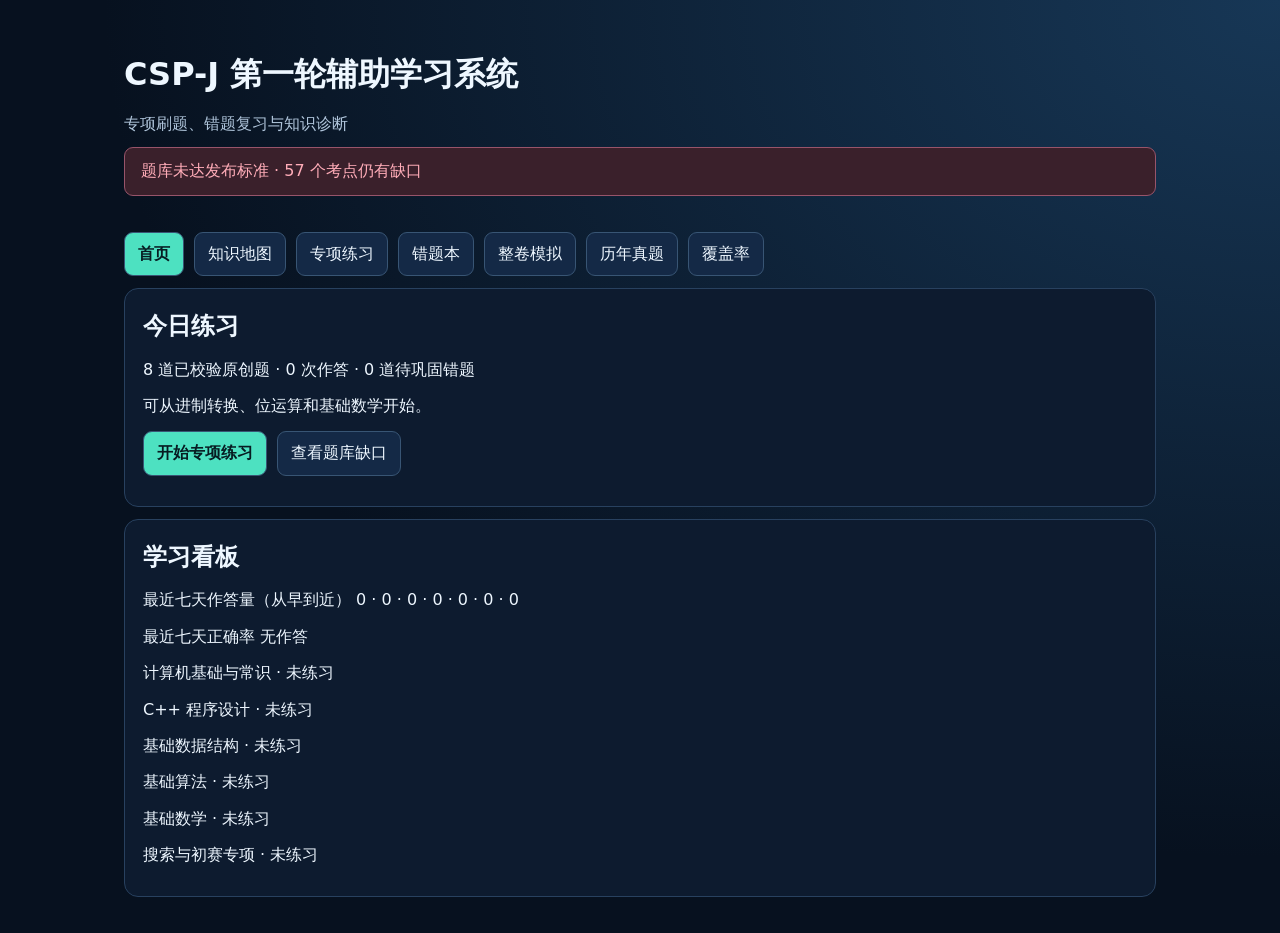
==== csp-j/index.html @ 8f2400c0 "Add CSP-J first-round study preview" ====
<!doctype html>
<html lang="zh-CN"><meta charset="utf-8"><meta name="viewport" content="width=device-width,initial-scale=1">
<title>CSP-J 第一轮 · 辅助学习系统</title>
<style>
*{box-sizing:border-box}body{margin:0;background:radial-gradient(ellipse at top right,#173756,transparent 65%),#07111f;color:#eef7ff;font:16px/1.65 system-ui,sans-serif;min-height:100vh}main{max-width:1080px;margin:auto;padding:24px}header{padding:24px 0}h1,h2,p{margin:0 0 10px}header p,small{color:#afc4da}nav, .row{display:flex;flex-wrap:wrap;gap:10px;margin:12px 0}button,select,input{font:inherit;color:inherit;border:1px solid #385574;border-radius:9px;background:#142946;padding:8px 13px}button{cursor:pointer}button:hover,button:focus-visible{border-color:#4de1c1}button[aria-current=true],.primary{background:#4de1c1;color:#071c22;font-weight:700}article,details{background:#0d1b2f;border:1px solid #28415f;border-radius:14px;padding:18px;margin:12px 0}summary{cursor:pointer}.bad{color:#ffacb8}.good{color:#81ebae}.mid{color:#ffd18a}.banner{background:#3a202b;padding:10px 16px;border-radius:9px;border:1px solid #98546a}.option{display:block;width:100%;text-align:left;margin:8px 0}.scroll{overflow:auto}table{border-collapse:collapse;width:100%;white-space:nowrap}th,td{padding:8px 12px;text-align:left;border-bottom:1px solid #28415f}a{color:#7fc0ff}pre{overflow:auto}label{display:grid;gap:4px}@media(max-width:600px){main{padding:14px}header{padding:12px 0}article{padding:12px}}
</style>
<main><header><h1>CSP-J 第一轮辅助学习系统</h1><p>专项刷题、错题复习与知识诊断</p><div class="banner bad">题库未达发布标准 · 57 个考点仍有缺口</div></header>
<nav aria-label="学习导航"></nav><section id="view"></section></main>
<script id="topics" type="application/json">[{"id":"A1","module":"计算机基础与常识","name":"计算机组成","outline_id":null,"difficulty":null,"exam_freq":null},{"id":"A2","module":"计算机基础与常识","name":"存储单位","outline_id":null,"difficulty":null,"exam_freq":null},{"id":"A3","module":"计算机基础与常识","name":"进制转换","outline_id":null,"difficulty":null,"exam_freq":null},{"id":"A4","module":"计算机基础与常识","name":"操作系统","outline_id":null,"difficulty":null,"exam_freq":null},{"id":"A5","module":"计算机基础与常识","name":"网络基础","outline_id":null,"difficulty":null,"exam_freq":null},{"id":"A6","module":"计算机基础与常识","name":"信息安全","outline_id":null,"difficulty":null,"exam_freq":null},{"id":"A7","module":"计算机基础与常识","name":"计算机历史","outline_id":null,"difficulty":null,"exam_freq":null},{"id":"A8","module":"计算机基础与常识","name":"竞赛规则","outline_id":null,"difficulty":null,"exam_freq":null},{"id":"A9","module":"计算机基础与常识","name":"编译与运行","outline_id":null,"difficulty":null,"exam_freq":null},{"id":"A10","module":"计算机基础与常识","name":"g++ 选项","outline_id":null,"difficulty":null,"exam_freq":null},{"id":"B1","module":"C++ 程序设计","name":"变量与类型","outline_id":null,"difficulty":null,"exam_freq":null},{"id":"B2","module":"C++ 程序设计","name":"常量与赋值","outline_id":null,"difficulty":null,"exam_freq":null},{"id":"B3","module":"C++ 程序设计","name":"输入输出","outline_id":null,"difficulty":null,"exam_freq":null},{"id":"B4","module":"C++ 程序设计","name":"运算符与表达式","outline_id":null,"difficulty":null,"exam_freq":null},{"id":"B5","module":"C++ 程序设计","name":"条件语句","outline_id":null,"difficulty":null,"exam_freq":null},{"id":"B6","module":"C++ 程序设计","name":"循环","outline_id":null,"difficulty":null,"exam_freq":null},{"id":"B7","module":"C++ 程序设计","name":"位运算","outline_id":null,"difficulty":null,"exam_freq":null},{"id":"B8","module":"C++ 程序设计","name":"数学函数","outline_id":null,"difficulty":null,"exam_freq":null},{"id":"B9","module":"C++ 程序设计","name":"一维数组","outline_id":null,"difficulty":null,"exam_freq":null},{"id":"B10","module":"C++ 程序设计","name":"二维数组","outline_id":null,"difficulty":null,"exam_freq":null},{"id":"B11","module":"C++ 程序设计","name":"字符与字符串","outline_id":null,"difficulty":null,"exam_freq":null},{"id":"B12","module":"C++ 程序设计","name":"函数","outline_id":null,"difficulty":null,"exam_freq":null},{"id":"B13","module":"C++ 程序设计","name":"递归","outline_id":null,"difficulty":null,"exam_freq":null},{"id":"B14","module":"C++ 程序设计","name":"结构体","outline_id":null,"difficulty":null,"exam_freq":null},{"id":"B15","module":"C++ 程序设计","name":"指针","outline_id":null,"difficulty":null,"exam_freq":null},{"id":"B16","module":"C++ 程序设计","name":"文件操作","outline_id":null,"difficulty":null,"exam_freq":null},{"id":"C1","module":"基础数据结构","name":"栈","outline_id":null,"difficulty":null,"exam_freq":null},{"id":"C2","module":"基础数据结构","name":"队列","outline_id":null,"difficulty":null,"exam_freq":null},{"id":"C3","module":"基础数据结构","name":"链表","outline_id":null,"difficulty":null,"exam_freq":null},{"id":"C4","module":"基础数据结构","name":"堆与优先队列","outline_id":null,"difficulty":null,"exam_freq":null},{"id":"C5","module":"基础数据结构","name":"树与遍历","outline_id":null,"difficulty":null,"exam_freq":null},{"id":"C6","module":"基础数据结构","name":"图与存储","outline_id":null,"difficulty":null,"exam_freq":null},{"id":"C7","module":"基础数据结构","name":"二叉搜索树","outline_id":null,"difficulty":null,"exam_freq":null},{"id":"C8","module":"基础数据结构","name":"哈夫曼树","outline_id":null,"difficulty":null,"exam_freq":null},{"id":"D1","module":"基础算法","name":"模拟与枚举","outline_id":null,"difficulty":null,"exam_freq":null},{"id":"D2","module":"基础算法","name":"排序","outline_id":null,"difficulty":null,"exam_freq":null},{"id":"D3","module":"基础算法","name":"递推","outline_id":null,"difficulty":null,"exam_freq":null},{"id":"D4","module":"基础算法","name":"时间复杂度","outline_id":null,"difficulty":null,"exam_freq":null},{"id":"D5","module":"基础算法","name":"空间复杂度","outline_id":null,"difficulty":null,"exam_freq":null},{"id":"D6","module":"基础算法","name":"贪心","outline_id":null,"difficulty":null,"exam_freq":null},{"id":"D7","module":"基础算法","name":"二分查找","outline_id":null,"difficulty":null,"exam_freq":null},{"id":"D8","module":"基础算法","name":"前缀和与差分","outline_id":null,"difficulty":null,"exam_freq":null},{"id":"D9","module":"基础算法","name":"双指针","outline_id":null,"difficulty":null,"exam_freq":null},{"id":"D10","module":"基础算法","name":"高精度","outline_id":null,"difficulty":null,"exam_freq":null},{"id":"D11","module":"基础算法","name":"动态规划","outline_id":null,"difficulty":null,"exam_freq":null},{"id":"E1","module":"基础数学","name":"素数与筛法","outline_id":null,"difficulty":null,"exam_freq":null},{"id":"E2","module":"基础数学","name":"GCD 与 LCM","outline_id":null,"difficulty":null,"exam_freq":null},{"id":"E3","module":"基础数学","name":"质因数分解","outline_id":null,"difficulty":null,"exam_freq":null},{"id":"E4","module":"基础数学","name":"快速幂","outline_id":null,"difficulty":null,"exam_freq":null},{"id":"E5","module":"基础数学","name":"排列组合","outline_id":null,"difficulty":null,"exam_freq":null},{"id":"E6","module":"基础数学","name":"概率与期望","outline_id":null,"difficulty":null,"exam_freq":null},{"id":"F1","module":"搜索与初赛专项","name":"DFS","outline_id":null,"difficulty":null,"exam_freq":null},{"id":"F2","module":"搜索与初赛专项","name":"BFS","outline_id":null,"difficulty":null,"exam_freq":null},{"id":"F3","module":"搜索与初赛专项","name":"全排列","outline_id":null,"difficulty":null,"exam_freq":null},{"id":"F4","module":"搜索与初赛专项","name":"剪枝","outline_id":null,"difficulty":null,"exam_freq":null},{"id":"F5","module":"搜索与初赛专项","name":"程序阅读","outline_id":null,"difficulty":null,"exam_freq":null},{"id":"F6","module":"搜索与初赛专项","name":"完善程序","outline_id":null,"difficulty":null,"exam_freq":null}]</script>
<script id="questions" type="application/json">[{"id":"OR-1","kp_ids":["A2"],"difficulty":1,"type":"single_choice","family":"T3","stem":"3 KiB 等于多少字节？","options":[{"key":"A","text":"3000"},{"key":"B","text":"3072"},{"key":"C","text":"384"},{"key":"D","text":"24576"}],"answer":"B","explain":"每 KiB 等于 1024 字节。3000 用了十进制换算，384 多除了一次 8，24576 是对应的位数。","source":{"kind":"generated","name":"本站原创","url":"https://xalinchi.github.io/csp-j/","license":"self-generated","collected_at":"2026-11-24"},"verify":{"method":"solver","evidence":"3*1024","verified_at":"2026-11-24"},"status":"active"},{"id":"OR-2","kp_ids":["A3"],"difficulty":1,"type":"single_choice","family":"T3","stem":"二进制 101101 对应的十进制整数是？","options":[{"key":"A","text":"41"},{"key":"B","text":"44"},{"key":"C","text":"45"},{"key":"D","text":"53"}],"answer":"C","explain":"相加 32＋8＋4＋1。41 漏了 4，44 漏了 1，53 把 8 当成 16。","source":{"kind":"generated","name":"本站原创","url":"https://xalinchi.github.io/csp-j/","license":"self-generated","collected_at":"2026-11-24"},"verify":{"method":"solver","evidence":"parseInt('101101',2)","verified_at":"2026-11-24"},"status":"active"},{"id":"OR-3","kp_ids":["E5"],"difficulty":1,"type":"single_choice","family":"T3","stem":"5 名同学中任选 2 人组成小组，不计顺序，有多少种选法？","options":[{"key":"A","text":"5"},{"key":"B","text":"10"},{"key":"C","text":"20"},{"key":"D","text":"25"}],"answer":"B","explain":"按顺序选有 5×4 种，每组算了两次。5 只选一人，20 区分顺序，25 还允许重复。","source":{"kind":"generated","name":"本站原创","url":"https://xalinchi.github.io/csp-j/","license":"self-generated","collected_at":"2026-11-24"},"verify":{"method":"solver","evidence":"5*4/2","verified_at":"2026-11-24"},"status":"active"},{"id":"OR-4","kp_ids":["B7"],"difficulty":1,"type":"judge","family":"T2","stem":"12 与 10 按位异或的结果是 6。","options":[{"key":"A","text":"错误"},{"key":"B","text":"正确"}],"answer":"B","explain":"1100 和 1010 逐位异或得到 0110。","source":{"kind":"generated","name":"本站原创","url":"https://xalinchi.github.io/csp-j/","license":"self-generated","collected_at":"2026-11-24"},"verify":{"method":"solver","evidence":"(12^10)===6","verified_at":"2026-11-24"},"status":"active"},{"id":"OR-5","kp_ids":["E1"],"difficulty":1,"type":"judge","family":"T2","stem":"49 是素数。","options":[{"key":"A","text":"错误"},{"key":"B","text":"正确"}],"answer":"A","explain":"49 能被 7 整除。","source":{"kind":"generated","name":"本站原创","url":"https://xalinchi.github.io/csp-j/","license":"self-generated","collected_at":"2026-11-24"},"verify":{"method":"solver","evidence":"![2,3,4,5,6,7].some(i=>49%i===0)","verified_at":"2026-11-24"},"status":"active"},{"id":"OR-6","kp_ids":["E4"],"difficulty":1,"type":"judge","family":"T2","stem":"3 的 5 次方除以 7 的余数是 5。","options":[{"key":"A","text":"错误"},{"key":"B","text":"正确"}],"answer":"B","explain":"243＝7×34＋5。","source":{"kind":"generated","name":"本站原创","url":"https://xalinchi.github.io/csp-j/","license":"self-generated","collected_at":"2026-11-24"},"verify":{"method":"solver","evidence":"3**5%7===5","verified_at":"2026-11-24"},"status":"active"},{"id":"OR-7","kp_ids":["B9"],"difficulty":1,"type":"judge","family":"T2","stem":"数组 [5, 3, 8, 2] 的下标 2 对应 3。","options":[{"key":"A","text":"错误"},{"key":"B","text":"正确"}],"answer":"A","explain":"数组从下标 0 开始，下标 2 对应 8。","source":{"kind":"generated","name":"本站原创","url":"https://xalinchi.github.io/csp-j/","license":"self-generated","collected_at":"2026-11-24"},"verify":{"method":"solver","evidence":"[5,3,8,2][2]===3","verified_at":"2026-11-24"},"status":"active"},{"id":"OR-8","kp_ids":["C1"],"difficulty":1,"type":"judge","family":"T2","stem":"空栈依次压入 4、9，弹出一次，再压入 6。当前栈顶是 6。","options":[{"key":"A","text":"错误"},{"key":"B","text":"正确"}],"answer":"B","explain":"先弹出 9，再压入 6。","source":{"kind":"generated","name":"本站原创","url":"https://xalinchi.github.io/csp-j/","license":"self-generated","collected_at":"2026-11-24"},"verify":{"method":"solver","evidence":"(()=>{const s=[4,9];s.pop();s.push(6);return s.at(-1)===6})()","verified_at":"2026-11-24"},"status":"active"}]</script>
<script>
'use strict';
const $ = s => document.querySelector(s);
const topics = JSON.parse($('#topics').textContent);
const questions = JSON.parse($('#questions').textContent);
const names = Object.fromEntries(topics.map(t=>[t.id,t.name]));
const day = 86400000;
const storageKey = 'csp-j-first-round-v1';
const defaults = {attempts:[],wrong:{},reports:{}};
let state;
try { state = JSON.parse(localStorage.getItem(storageKey)) ?? defaults }
catch { state = defaults }
function save(){
  try {localStorage.setItem(storageKey,JSON.stringify(state))}
  catch { alert('浏览器无法保存记录，本次会话内仍可继续练习。') }
}
let page = '首页', topic = '', type = '', family = '', difficulty = '', query = '', onlyWrong = false;
let current = null, selected = null;
const pages = ['首页','知识地图','专项练习','错题本','整卷模拟','历年真题','覆盖率'];
function rate(records){return records.length ? records.filter(x=>x.ok).length / records.length : null}
function mastery(id){
  const rows = state.attempts.filter(a=>a.topic===id);
  if(!rows.length)return null;
  const recent = rows.slice(-3);
  const mean = rate(recent);
  const age = (Date.now()-recent.at(-1).at)/day;
  return Math.round(100*rate(rows)*Math.exp(-age/30)*(1-mean*(1-mean)));
}
function navigate(next){
  page=next;
  current=null;
  selected=null;
  render();
}
function attempt(q,key){
  const ok = key===q.answer, at=Date.now();
  state.attempts.push({id:q.id,topic:q.kp_ids[0],ok,at});
  const wrong=state.wrong[q.id];
  if(!ok)state.wrong[q.id]={streak:0,due:at+day,miss:(wrong?.miss??0)+1};
  else if(wrong && wrong.due<=at){
    if(wrong.streak===1)delete state.wrong[q.id];
    else {wrong.streak=1;wrong.due=at+2*day}
  }
  save();
}
function pool(){
  return questions.filter(q=>(!topic||q.kp_ids.includes(topic))&&(!type||q.type===type)&&(!family||q.family===family)&&(!difficulty||q.difficulty===Number(difficulty))&&(!query||q.stem.includes(query))&&(!onlyWrong||state.wrong[q.id]));
}
function button(label,action,cls=''){return '<button class="'+cls+'" data-action="'+action+'">'+label+'</button>'}
function select(id,label,options,value){
  return '<label>'+label+'<select id="'+id+'">'+options.map(([k,v])=>'<option value="'+k+'"'+(k===value?' selected':'')+'>'+v+'</option>').join('')+'</select></label>';
}
function question(){
  const q=current;
  if(!q)return '';
  const done=selected!==null;
  return '<article><small>'+names[q.kp_ids[0]]+' · 难度 '+q.difficulty+' · '+q.id+'</small><h2>'+q.stem+'</h2>'+
    q.options.map(o=>'<button class="option '+(done?(o.key===q.answer?'good':o.key===selected?'bad':''):'')+'" data-action="answer:'+o.key+'" '+(done?'disabled':'')+'>'+o.key+'　'+o.text+'</button>').join('')+
    (done?'<p role="status" class="'+(selected===q.answer?'good':'bad')+'">'+(selected===q.answer?'答对了':'正确答案 '+q.answer)+'</p><p>'+q.explain+'</p>':'')+
    '<details><summary>题源与校验证据</summary><p>AI 生成 · 已机器校验 · '+q.source.license+' · '+q.source.collected_at+'</p><p><a href="'+q.source.url+'">原创题来源</a></p><pre>'+q.verify.evidence.replaceAll('&','&amp;').replaceAll('<','&lt;')+'</pre></details>'+
    button(state.reports[q.id]?'已记录问题':'这题有问题','report')+'</article>';
}
function render(){
  $('nav').innerHTML=pages.map(p=>'<button data-action="page:'+p+'" '+(page===p?'aria-current="true"':'')+'>'+p+'</button>').join('');
  const view=$('#view');
  if(page==='首页'){
    const counts=Array.from({length:7},(_,i)=>state.attempts.filter(a=>Math.floor((Date.now()-a.at)/day)===i).length).reverse();
    const preferred=Object.entries(state.wrong).filter(([,w])=>w.due<=Date.now()).sort((a,b)=>b[1].miss-a[1].miss)[0];
    const recent=state.attempts.filter(a=>a.at>=Date.now()-7*day);
    view.innerHTML='<article><h2>今日练习</h2><p>'+questions.length+' 道已校验原创题 · '+state.attempts.length+' 次作答 · '+Object.keys(state.wrong).length+' 道待巩固错题</p><p>'+(preferred?'有错题到期，先复习错题本。':'可从进制转换、位运算和基础数学开始。')+'</p><div class="row">'+button('开始专项练习','page:专项练习','primary')+button('查看题库缺口','page:覆盖率')+'</div></article><article><h2>学习看板</h2><p>最近七天作答量（从早到近） '+counts.join(' · ')+'</p><p>最近七天正确率 '+(recent.length?Math.round(100*rate(recent))+'%':'无作答')+'</p>'+
     [...new Set(topics.map(t=>t.module))].map(m=>{const ids=topics.filter(t=>t.module===m).map(t=>t.id);const r=rate(state.attempts.filter(a=>ids.includes(a.topic)));return '<p>'+m+' · '+(r===null?'未练习':Math.round(r*100)+'%')+'</p>'}).join('')+'</article>';
  }else if(page==='知识地图'){
    view.innerHTML=[...new Set(topics.map(t=>t.module))].map(m=>'<details open><summary>'+m+'</summary><div class="row">'+topics.filter(t=>t.module===m).map(t=>{const v=mastery(t.id);return button(t.name+' · '+(v===null?'未练习':v+'%'),'topic:'+t.id,v===null?'':v>=80?'good':v>=50?'mid':'bad')}).join('')+'</div></details>').join('');
  }else if(page==='专项练习'){
    view.innerHTML='<article><h2>专项练习</h2><div class="row">'+select('topic','知识点',[['','全部'],...topics.map(t=>[t.id,t.name])],topic)+select('type','题型',[['','全部'],['single_choice','单选'],['judge','判断']],type)+select('family','题型族',[['','全部'],['T2','判断正误'],['T3','数值计算']],family)+select('difficulty','难度',[['','全部'],...[1,2,3,4,5].map(n=>[String(n),n])],difficulty)+'<label>题干搜索<input id="search" type="search"></label></div><label style="display:block"><input id="onlyWrong" type="checkbox" '+(onlyWrong?'checked':'')+'> 只练错题</label><div class="row">'+button(current?'换一道':'抽一道','draw','primary')+'<span>'+pool().length+' 道符合条件</span></div></article>'+question();
    $('#search').value=query;
  }else if(page==='错题本'){
    const wrong=questions.filter(q=>state.wrong[q.id]);
    view.innerHTML='<article><h2>错题本</h2><p>到期后作答。连续两次到期答对后移出。</p>'+(!wrong.length?'<p>目前没有错题。</p>':'')+
      wrong.map(q=>{const w=state.wrong[q.id];return '<p>'+names[q.kp_ids[0]]+' · '+q.id+' · 错 '+w.miss+' 次 · 连对 '+w.streak+' 次 · '+(w.due<=Date.now()?button('复习','review:'+q.id):new Date(w.due).toLocaleString('zh-CN'))+'</p>'}).join('')+'</article>'+question();
  }else if(page==='覆盖率'){
    view.innerHTML='<article><h2>题库覆盖率</h2><p>按主考点统计。大纲编号、等级及历年频率待逐项核对。</p>'+button('导出覆盖率 CSV','csv')+'<div class="scroll"><table><thead><tr>'+header.map(h=>'<th scope="col">'+h+'</th>').join('')+'</tr></thead><tbody>'+coverage().map(row=>'<tr>'+row.map((v,i)=>'<td '+(i===row.length-1?'class="bad"':'')+'>'+v+'</td>').join('')+'</tr>').join('')+'</tbody></table></div></article>';
  }else if(page==='整卷模拟'){
    view.innerHTML='<article><h2>整卷模拟</h2><p>完整卷待入库。当前练习题可在专项中使用。</p>'+button('前往专项','page:专项练习')+'</article>';
  }else{
    view.innerHTML='<article><h2>历年真题</h2><p>2019—2026 年逐题核验与映射待完成。</p><p><a href="https://www.noi.cn/zxzy/index.shtml">CCF NOI 历年资料入口</a></p></article>';
  }
}
const header=['知识点','选择','判断','真题','难度1–2','难度3','难度4–5','题型族','校验通过率','去重净值','状态'];
function coverage(){return topics.map(t=>{
  const qs=questions.filter(q=>q.kp_ids[0]===t.id);
  const n=qs.filter(q=>q.type==='single_choice').length;
  return [t.name,n,qs.length-n,0,qs.length,0,0,new Set(qs.map(q=>q.family)).size,qs.length?'100%':'—',qs.length,'缺选择 '+(100-n)+' / 判断 '+(100-qs.length+n)];
})}
function download(){
  const encode=v=>'"'+String(v).replaceAll('"','""')+'"';
  const csv=[header,...coverage()].map(row=>row.map(encode).join(',')).join('\r\n');
  const url=URL.createObjectURL(new Blob(['\ufeff',csv],{type:'text/csv;charset=utf-8'}));
  const a=document.createElement('a');a.href=url;a.download='csp-j-coverage.csv';a.click();setTimeout(()=>URL.revokeObjectURL(url),1000);
}
document.addEventListener('change',e=>{
  const el=e.target;
  if(el.id==='topic')topic=el.value;
  else if(el.id==='type')type=el.value;
  else if(el.id==='family')family=el.value;
  else if(el.id==='difficulty')difficulty=el.value;
  else if(el.id==='search')query=el.value.trim();
  else if(el.id==='onlyWrong')onlyWrong=el.checked;
  else return;
  current=null;selected=null;render();$('#'+el.id)?.focus();
});
document.addEventListener('click',e=>{
  const action=e.target.closest('[data-action]')?.dataset.action;
  if(!action)return;
  const [kind,value]=action.split(':');
  if(kind==='page')navigate(value);
  if(kind==='topic'){topic=value;type=family=difficulty=query='';onlyWrong=false;navigate('专项练习')}
  if(kind==='draw'){
    const available=pool(),other=available.filter(q=>q!==current);
    const candidates=other.length?other:available;
    current=candidates[Math.floor(Math.random()*candidates.length)]??null;
    selected=null;render();$('.option')?.focus();
  }
  if(kind==='review'){current=questions.find(q=>q.id===value);selected=null;render();$('.option')?.focus()}
  if(kind==='answer'&&current&&selected===null){selected=value;attempt(current,value);render()}
  if(kind==='report'&&current){state.reports[current.id]=Date.now();save();render()}
  if(kind==='csv')download();
});
render();
</script></html>
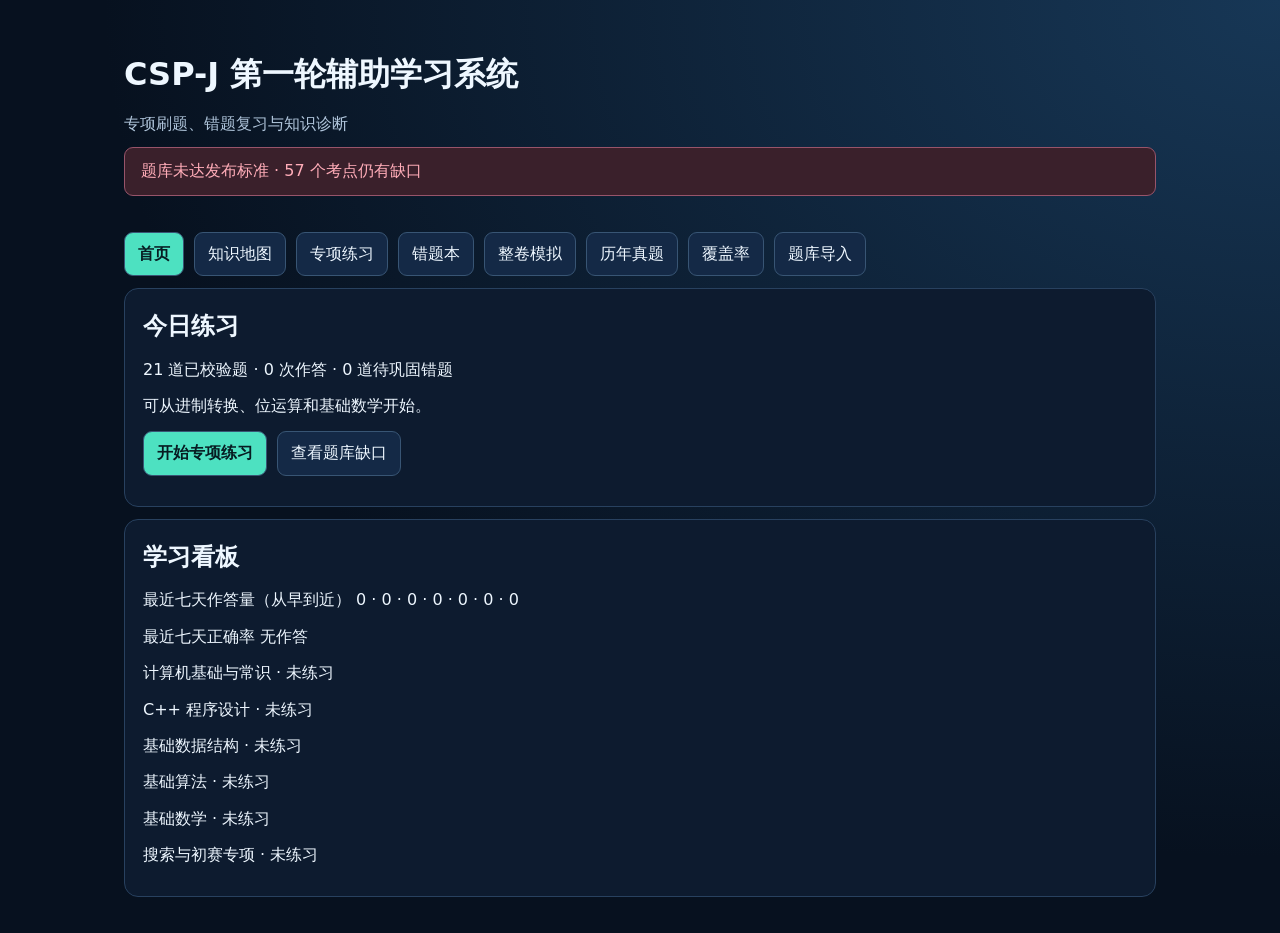
==== commit 5290f208: "Import checked CSP-J practice questions and add local bank validation" ====
--- a/csp-j/index.html
+++ b/csp-j/index.html
@@ -7,12 +7,109 @@
 <main><header><h1>CSP-J 第一轮辅助学习系统</h1><p>专项刷题、错题复习与知识诊断</p><div class="banner bad">题库未达发布标准 · 57 个考点仍有缺口</div></header>
 <nav aria-label="学习导航"></nav><section id="view"></section></main>
 <script id="topics" type="application/json">[{"id":"A1","module":"计算机基础与常识","name":"计算机组成","outline_id":null,"difficulty":null,"exam_freq":null},{"id":"A2","module":"计算机基础与常识","name":"存储单位","outline_id":null,"difficulty":null,"exam_freq":null},{"id":"A3","module":"计算机基础与常识","name":"进制转换","outline_id":null,"difficulty":null,"exam_freq":null},{"id":"A4","module":"计算机基础与常识","name":"操作系统","outline_id":null,"difficulty":null,"exam_freq":null},{"id":"A5","module":"计算机基础与常识","name":"网络基础","outline_id":null,"difficulty":null,"exam_freq":null},{"id":"A6","module":"计算机基础与常识","name":"信息安全","outline_id":null,"difficulty":null,"exam_freq":null},{"id":"A7","module":"计算机基础与常识","name":"计算机历史","outline_id":null,"difficulty":null,"exam_freq":null},{"id":"A8","module":"计算机基础与常识","name":"竞赛规则","outline_id":null,"difficulty":null,"exam_freq":null},{"id":"A9","module":"计算机基础与常识","name":"编译与运行","outline_id":null,"difficulty":null,"exam_freq":null},{"id":"A10","module":"计算机基础与常识","name":"g++ 选项","outline_id":null,"difficulty":null,"exam_freq":null},{"id":"B1","module":"C++ 程序设计","name":"变量与类型","outline_id":null,"difficulty":null,"exam_freq":null},{"id":"B2","module":"C++ 程序设计","name":"常量与赋值","outline_id":null,"difficulty":null,"exam_freq":null},{"id":"B3","module":"C++ 程序设计","name":"输入输出","outline_id":null,"difficulty":null,"exam_freq":null},{"id":"B4","module":"C++ 程序设计","name":"运算符与表达式","outline_id":null,"difficulty":null,"exam_freq":null},{"id":"B5","module":"C++ 程序设计","name":"条件语句","outline_id":null,"difficulty":null,"exam_freq":null},{"id":"B6","module":"C++ 程序设计","name":"循环","outline_id":null,"difficulty":null,"exam_freq":null},{"id":"B7","module":"C++ 程序设计","name":"位运算","outline_id":null,"difficulty":null,"exam_freq":null},{"id":"B8","module":"C++ 程序设计","name":"数学函数","outline_id":null,"difficulty":null,"exam_freq":null},{"id":"B9","module":"C++ 程序设计","name":"一维数组","outline_id":null,"difficulty":null,"exam_freq":null},{"id":"B10","module":"C++ 程序设计","name":"二维数组","outline_id":null,"difficulty":null,"exam_freq":null},{"id":"B11","module":"C++ 程序设计","name":"字符与字符串","outline_id":null,"difficulty":null,"exam_freq":null},{"id":"B12","module":"C++ 程序设计","name":"函数","outline_id":null,"difficulty":null,"exam_freq":null},{"id":"B13","module":"C++ 程序设计","name":"递归","outline_id":null,"difficulty":null,"exam_freq":null},{"id":"B14","module":"C++ 程序设计","name":"结构体","outline_id":null,"difficulty":null,"exam_freq":null},{"id":"B15","module":"C++ 程序设计","name":"指针","outline_id":null,"difficulty":null,"exam_freq":null},{"id":"B16","module":"C++ 程序设计","name":"文件操作","outline_id":null,"difficulty":null,"exam_freq":null},{"id":"C1","module":"基础数据结构","name":"栈","outline_id":null,"difficulty":null,"exam_freq":null},{"id":"C2","module":"基础数据结构","name":"队列","outline_id":null,"difficulty":null,"exam_freq":null},{"id":"C3","module":"基础数据结构","name":"链表","outline_id":null,"difficulty":null,"exam_freq":null},{"id":"C4","module":"基础数据结构","name":"堆与优先队列","outline_id":null,"difficulty":null,"exam_freq":null},{"id":"C5","module":"基础数据结构","name":"树与遍历","outline_id":null,"difficulty":null,"exam_freq":null},{"id":"C6","module":"基础数据结构","name":"图与存储","outline_id":null,"difficulty":null,"exam_freq":null},{"id":"C7","module":"基础数据结构","name":"二叉搜索树","outline_id":null,"difficulty":null,"exam_freq":null},{"id":"C8","module":"基础数据结构","name":"哈夫曼树","outline_id":null,"difficulty":null,"exam_freq":null},{"id":"D1","module":"基础算法","name":"模拟与枚举","outline_id":null,"difficulty":null,"exam_freq":null},{"id":"D2","module":"基础算法","name":"排序","outline_id":null,"difficulty":null,"exam_freq":null},{"id":"D3","module":"基础算法","name":"递推","outline_id":null,"difficulty":null,"exam_freq":null},{"id":"D4","module":"基础算法","name":"时间复杂度","outline_id":null,"difficulty":null,"exam_freq":null},{"id":"D5","module":"基础算法","name":"空间复杂度","outline_id":null,"difficulty":null,"exam_freq":null},{"id":"D6","module":"基础算法","name":"贪心","outline_id":null,"difficulty":null,"exam_freq":null},{"id":"D7","module":"基础算法","name":"二分查找","outline_id":null,"difficulty":null,"exam_freq":null},{"id":"D8","module":"基础算法","name":"前缀和与差分","outline_id":null,"difficulty":null,"exam_freq":null},{"id":"D9","module":"基础算法","name":"双指针","outline_id":null,"difficulty":null,"exam_freq":null},{"id":"D10","module":"基础算法","name":"高精度","outline_id":null,"difficulty":null,"exam_freq":null},{"id":"D11","module":"基础算法","name":"动态规划","outline_id":null,"difficulty":null,"exam_freq":null},{"id":"E1","module":"基础数学","name":"素数与筛法","outline_id":null,"difficulty":null,"exam_freq":null},{"id":"E2","module":"基础数学","name":"GCD 与 LCM","outline_id":null,"difficulty":null,"exam_freq":null},{"id":"E3","module":"基础数学","name":"质因数分解","outline_id":null,"difficulty":null,"exam_freq":null},{"id":"E4","module":"基础数学","name":"快速幂","outline_id":null,"difficulty":null,"exam_freq":null},{"id":"E5","module":"基础数学","name":"排列组合","outline_id":null,"difficulty":null,"exam_freq":null},{"id":"E6","module":"基础数学","name":"概率与期望","outline_id":null,"difficulty":null,"exam_freq":null},{"id":"F1","module":"搜索与初赛专项","name":"DFS","outline_id":null,"difficulty":null,"exam_freq":null},{"id":"F2","module":"搜索与初赛专项","name":"BFS","outline_id":null,"difficulty":null,"exam_freq":null},{"id":"F3","module":"搜索与初赛专项","name":"全排列","outline_id":null,"difficulty":null,"exam_freq":null},{"id":"F4","module":"搜索与初赛专项","name":"剪枝","outline_id":null,"difficulty":null,"exam_freq":null},{"id":"F5","module":"搜索与初赛专项","name":"程序阅读","outline_id":null,"difficulty":null,"exam_freq":null},{"id":"F6","module":"搜索与初赛专项","name":"完善程序","outline_id":null,"difficulty":null,"exam_freq":null}]</script>
-<script id="questions" type="application/json">[{"id":"OR-1","kp_ids":["A2"],"difficulty":1,"type":"single_choice","family":"T3","stem":"3 KiB 等于多少字节？","options":[{"key":"A","text":"3000"},{"key":"B","text":"3072"},{"key":"C","text":"384"},{"key":"D","text":"24576"}],"answer":"B","explain":"每 KiB 等于 1024 字节。3000 用了十进制换算，384 多除了一次 8，24576 是对应的位数。","source":{"kind":"generated","name":"本站原创","url":"https://xalinchi.github.io/csp-j/","license":"self-generated","collected_at":"2026-11-24"},"verify":{"method":"solver","evidence":"3*1024","verified_at":"2026-11-24"},"status":"active"},{"id":"OR-2","kp_ids":["A3"],"difficulty":1,"type":"single_choice","family":"T3","stem":"二进制 101101 对应的十进制整数是？","options":[{"key":"A","text":"41"},{"key":"B","text":"44"},{"key":"C","text":"45"},{"key":"D","text":"53"}],"answer":"C","explain":"相加 32＋8＋4＋1。41 漏了 4，44 漏了 1，53 把 8 当成 16。","source":{"kind":"generated","name":"本站原创","url":"https://xalinchi.github.io/csp-j/","license":"self-generated","collected_at":"2026-11-24"},"verify":{"method":"solver","evidence":"parseInt('101101',2)","verified_at":"2026-11-24"},"status":"active"},{"id":"OR-3","kp_ids":["E5"],"difficulty":1,"type":"single_choice","family":"T3","stem":"5 名同学中任选 2 人组成小组，不计顺序，有多少种选法？","options":[{"key":"A","text":"5"},{"key":"B","text":"10"},{"key":"C","text":"20"},{"key":"D","text":"25"}],"answer":"B","explain":"按顺序选有 5×4 种，每组算了两次。5 只选一人，20 区分顺序，25 还允许重复。","source":{"kind":"generated","name":"本站原创","url":"https://xalinchi.github.io/csp-j/","license":"self-generated","collected_at":"2026-11-24"},"verify":{"method":"solver","evidence":"5*4/2","verified_at":"2026-11-24"},"status":"active"},{"id":"OR-4","kp_ids":["B7"],"difficulty":1,"type":"judge","family":"T2","stem":"12 与 10 按位异或的结果是 6。","options":[{"key":"A","text":"错误"},{"key":"B","text":"正确"}],"answer":"B","explain":"1100 和 1010 逐位异或得到 0110。","source":{"kind":"generated","name":"本站原创","url":"https://xalinchi.github.io/csp-j/","license":"self-generated","collected_at":"2026-11-24"},"verify":{"method":"solver","evidence":"(12^10)===6","verified_at":"2026-11-24"},"status":"active"},{"id":"OR-5","kp_ids":["E1"],"difficulty":1,"type":"judge","family":"T2","stem":"49 是素数。","options":[{"key":"A","text":"错误"},{"key":"B","text":"正确"}],"answer":"A","explain":"49 能被 7 整除。","source":{"kind":"generated","name":"本站原创","url":"https://xalinchi.github.io/csp-j/","license":"self-generated","collected_at":"2026-11-24"},"verify":{"method":"solver","evidence":"![2,3,4,5,6,7].some(i=>49%i===0)","verified_at":"2026-11-24"},"status":"active"},{"id":"OR-6","kp_ids":["E4"],"difficulty":1,"type":"judge","family":"T2","stem":"3 的 5 次方除以 7 的余数是 5。","options":[{"key":"A","text":"错误"},{"key":"B","text":"正确"}],"answer":"B","explain":"243＝7×34＋5。","source":{"kind":"generated","name":"本站原创","url":"https://xalinchi.github.io/csp-j/","license":"self-generated","collected_at":"2026-11-24"},"verify":{"method":"solver","evidence":"3**5%7===5","verified_at":"2026-11-24"},"status":"active"},{"id":"OR-7","kp_ids":["B9"],"difficulty":1,"type":"judge","family":"T2","stem":"数组 [5, 3, 8, 2] 的下标 2 对应 3。","options":[{"key":"A","text":"错误"},{"key":"B","text":"正确"}],"answer":"A","explain":"数组从下标 0 开始，下标 2 对应 8。","source":{"kind":"generated","name":"本站原创","url":"https://xalinchi.github.io/csp-j/","license":"self-generated","collected_at":"2026-11-24"},"verify":{"method":"solver","evidence":"[5,3,8,2][2]===3","verified_at":"2026-11-24"},"status":"active"},{"id":"OR-8","kp_ids":["C1"],"difficulty":1,"type":"judge","family":"T2","stem":"空栈依次压入 4、9，弹出一次，再压入 6。当前栈顶是 6。","options":[{"key":"A","text":"错误"},{"key":"B","text":"正确"}],"answer":"B","explain":"先弹出 9，再压入 6。","source":{"kind":"generated","name":"本站原创","url":"https://xalinchi.github.io/csp-j/","license":"self-generated","collected_at":"2026-11-24"},"verify":{"method":"solver","evidence":"(()=>{const s=[4,9];s.pop();s.push(6);return s.at(-1)===6})()","verified_at":"2026-11-24"},"status":"active"}]</script>
+<script id="questions" type="application/json">[{"id":"OR-1","kp_ids":["A2"],"difficulty":1,"type":"single_choice","family":"T3","stem":"3 KiB 等于多少字节？","options":[{"key":"A","text":"3000"},{"key":"B","text":"3072"},{"key":"C","text":"384"},{"key":"D","text":"24576"}],"answer":"B","explain":"每 KiB 等于 1024 字节。3000 用了十进制换算，384 多除了一次 8，24576 是对应的位数。","source":{"kind":"generated","name":"本站原创","url":"https://xalinchi.github.io/csp-j/","license":"self-generated","collected_at":"2026-11-24"},"verify":{"method":"solver","evidence":"3*1024","verified_at":"2026-11-24"},"status":"active","fingerprint":"e2ff5f9c48d3d1f19ff3b342ae317da4ded6fcc5"},{"id":"OR-2","kp_ids":["A3"],"difficulty":1,"type":"single_choice","family":"T3","stem":"二进制 101101 对应的十进制整数是？","options":[{"key":"A","text":"41"},{"key":"B","text":"44"},{"key":"C","text":"45"},{"key":"D","text":"53"}],"answer":"C","explain":"相加 32＋8＋4＋1。41 漏了 4，44 漏了 1，53 把 8 当成 16。","source":{"kind":"generated","name":"本站原创","url":"https://xalinchi.github.io/csp-j/","license":"self-generated","collected_at":"2026-11-24"},"verify":{"method":"solver","evidence":"parseInt('101101',2)","verified_at":"2026-11-24"},"status":"active","fingerprint":"26dd2282a8c49ef9ae58875ffdb4ca62e7d69fd4"},{"id":"OR-3","kp_ids":["E5"],"difficulty":1,"type":"single_choice","family":"T3","stem":"5 名同学中任选 2 人组成小组，不计顺序，有多少种选法？","options":[{"key":"A","text":"5"},{"key":"B","text":"10"},{"key":"C","text":"20"},{"key":"D","text":"25"}],"answer":"B","explain":"按顺序选有 5×4 种，每组算了两次。5 只选一人，20 区分顺序，25 还允许重复。","source":{"kind":"generated","name":"本站原创","url":"https://xalinchi.github.io/csp-j/","license":"self-generated","collected_at":"2026-11-24"},"verify":{"method":"solver","evidence":"5*4/2","verified_at":"2026-11-24"},"status":"active","fingerprint":"c973ab9938061d653919029bedd1c6d87a5fc206"},{"id":"OR-4","kp_ids":["B7"],"difficulty":1,"type":"judge","family":"T2","stem":"12 与 10 按位异或的结果是 6。","options":[{"key":"A","text":"错误"},{"key":"B","text":"正确"}],"answer":"B","explain":"1100 和 1010 逐位异或得到 0110。","source":{"kind":"generated","name":"本站原创","url":"https://xalinchi.github.io/csp-j/","license":"self-generated","collected_at":"2026-11-24"},"verify":{"method":"solver","evidence":"(12^10)===6","verified_at":"2026-11-24"},"status":"active","fingerprint":"1033bdd80820daa98629f1c18aea9b6225314825"},{"id":"OR-5","kp_ids":["E1"],"difficulty":1,"type":"judge","family":"T2","stem":"49 是素数。","options":[{"key":"A","text":"错误"},{"key":"B","text":"正确"}],"answer":"A","explain":"49 能被 7 整除。","source":{"kind":"generated","name":"本站原创","url":"https://xalinchi.github.io/csp-j/","license":"self-generated","collected_at":"2026-11-24"},"verify":{"method":"solver","evidence":"![2,3,4,5,6,7].some(i=>49%i===0)","verified_at":"2026-11-24"},"status":"active","fingerprint":"e0519099a1e6cd321449c5a8021d044ff039b476"},{"id":"OR-6","kp_ids":["E4"],"difficulty":1,"type":"judge","family":"T2","stem":"3 的 5 次方除以 7 的余数是 5。","options":[{"key":"A","text":"错误"},{"key":"B","text":"正确"}],"answer":"B","explain":"243＝7×34＋5。","source":{"kind":"generated","name":"本站原创","url":"https://xalinchi.github.io/csp-j/","license":"self-generated","collected_at":"2026-11-24"},"verify":{"method":"solver","evidence":"3**5%7===5","verified_at":"2026-11-24"},"status":"active","fingerprint":"f209f5c51a85f3a36de9671c73ae05591d9b637e"},{"id":"OR-7","kp_ids":["B9"],"difficulty":1,"type":"judge","family":"T2","stem":"数组 [5, 3, 8, 2] 的下标 2 对应 3。","options":[{"key":"A","text":"错误"},{"key":"B","text":"正确"}],"answer":"A","explain":"数组从下标 0 开始，下标 2 对应 8。","source":{"kind":"generated","name":"本站原创","url":"https://xalinchi.github.io/csp-j/","license":"self-generated","collected_at":"2026-11-24"},"verify":{"method":"solver","evidence":"[5,3,8,2][2]===3","verified_at":"2026-11-24"},"status":"active","fingerprint":"01895dc5e019bacf097cd8035d2a83700895a86b"},{"id":"OR-8","kp_ids":["C1"],"difficulty":1,"type":"judge","family":"T2","stem":"空栈依次压入 4、9，弹出一次，再压入 6。当前栈顶是 6。","options":[{"key":"A","text":"错误"},{"key":"B","text":"正确"}],"answer":"B","explain":"先弹出 9，再压入 6。","source":{"kind":"generated","name":"本站原创","url":"https://xalinchi.github.io/csp-j/","license":"self-generated","collected_at":"2026-11-24"},"verify":{"method":"solver","evidence":"(()=>{const s=[4,9];s.pop();s.push(6);return s.at(-1)===6})()","verified_at":"2026-11-24"},"status":"active","fingerprint":"4dd5db83339880330504f2b3177eb9bf310dcbee"},{"id":"OR-9","kp_ids":["E2"],"difficulty":2,"type":"single_choice","family":"T3","stem":"用辗转相除法计算 252 和 105，它们的最大公约数是多少？","options":[{"key":"A","text":"7"},{"key":"B","text":"21"},{"key":"C","text":"42"},{"key":"D","text":"126"}],"answer":"B","explain":"252 除以 105 余 42，105 除以 42 余 21，42 被 21 整除。7 是公约数但更小，42 是中间余数，126 不是两数公约数。","source":{"kind":"generated","name":"本站原创","url":"https://xalinchi.github.io/csp-j/","license":"self-generated","collected_at":"2026-11-24"},"verify":{"method":"solver","op":"gcd","args":[252,105],"verified_at":"2026-11-24"},"status":"active","fingerprint":"2ef0f7f5f35a972f70798e339a129bd93fe7f1c0"},{"id":"OR-10","kp_ids":["B4"],"difficulty":2,"type":"single_choice","family":"T3","stem":"按 C++14 的整数余数规则，−17 % 5 的值是多少？","options":[{"key":"A","text":"−3"},{"key":"B","text":"2"},{"key":"C","text":"-2"},{"key":"D","text":"3"}],"answer":"C","explain":"商向零截断为 −3，余数是 −17−(−3)×5＝−2。A 是商，B 忽略负号，D 误用了向下取整后的非负余数。","source":{"kind":"generated","name":"本站原创","url":"https://xalinchi.github.io/csp-j/","license":"self-generated","collected_at":"2026-11-24"},"verify":{"method":"solver","op":"remainder","args":[-17,5],"verified_at":"2026-11-24"},"status":"active","fingerprint":"2b1e49aabff7238ddaeb2ccbe73a8e0a7ebd54a8"},{"id":"OR-11","kp_ids":["B6"],"difficulty":2,"type":"single_choice","family":"T3","stem":"循环变量 i 从 1 增到 8（含两端），每轮把 3×i 加入初始为 0 的累加器。累加结果是多少？","options":[{"key":"A","text":"84"},{"key":"B","text":"105"},{"key":"C","text":"108"},{"key":"D","text":"132"}],"answer":"C","explain":"1 到 8 的和为 36，再乘 3 得 108。84 漏了最后一轮，105 少加 3，132 多加了 24。","source":{"kind":"generated","name":"本站原创","url":"https://xalinchi.github.io/csp-j/","license":"self-generated","collected_at":"2026-11-24"},"verify":{"method":"solver","op":"arithmeticSum","args":[3,8],"verified_at":"2026-11-24"},"status":"active","fingerprint":"8df4f0bf847904e901ca008128a31c7196cfce48"},{"id":"OR-12","kp_ids":["D8"],"difficulty":2,"type":"single_choice","family":"T3","stem":"数组依次为 1 到 10。按从 1 开始的下标，区间 [4,8] 的元素和是多少？","options":[{"key":"A","text":"22"},{"key":"B","text":"26"},{"key":"C","text":"30"},{"key":"D","text":"33"}],"answer":"C","explain":"用前 8 项和 36 减前 3 项和 6 得 30。22 漏右端，26 漏左端，33 多算了 3。","source":{"kind":"generated","name":"本站原创","url":"https://xalinchi.github.io/csp-j/","license":"self-generated","collected_at":"2026-11-24"},"verify":{"method":"solver","op":"prefixRange","args":[4,8],"verified_at":"2026-11-24"},"status":"active","fingerprint":"e9a662574717e2e02ea780d42490eea5f7472066"},{"id":"OR-13","kp_ids":["F3"],"difficulty":2,"type":"single_choice","family":"T3","stem":"用 5 个不同字符排成长度为 3 的序列，每个字符最多用一次。有多少种序列？","options":[{"key":"A","text":"10"},{"key":"B","text":"15"},{"key":"C","text":"60"},{"key":"D","text":"125"}],"answer":"C","explain":"依次有 5、4、3 种选择。10 没区分顺序，15 把三个位置各 5 种相加，125 允许重复。","source":{"kind":"generated","name":"本站原创","url":"https://xalinchi.github.io/csp-j/","license":"self-generated","collected_at":"2026-11-24"},"verify":{"method":"solver","op":"permutations","args":[5,3],"verified_at":"2026-11-24"},"status":"active","fingerprint":"eaa23bfe03d0f7fb09fba3c028d7e1826fd0062a"},{"id":"OR-14","kp_ids":["D4"],"difficulty":1,"type":"single_choice","family":"T3","stem":"外层执行 12 轮，内层每轮固定执行 7 次同一操作。该操作总共执行多少次？","options":[{"key":"A","text":"19"},{"key":"B","text":"77"},{"key":"C","text":"84"},{"key":"D","text":"96"}],"answer":"C","explain":"每轮有 7 次，12×7＝84。19 把循环次数相加，77 少一轮，96 每轮多算一次。","source":{"kind":"generated","name":"本站原创","url":"https://xalinchi.github.io/csp-j/","license":"self-generated","collected_at":"2026-11-24"},"verify":{"method":"solver","op":"pairCount","args":[12,7],"verified_at":"2026-11-24"},"status":"active","fingerprint":"57b98a6dc3232d4d2bc84f2a39e3ccf4d7854b80"},{"id":"OR-15","kp_ids":["D7"],"difficulty":3,"type":"single_choice","family":"T3","stem":"区间含 31 项。每次比较后保留至多一半（向下取整），直到剩 0 项。至多比较几次？","options":[{"key":"A","text":"4"},{"key":"B","text":"5"},{"key":"C","text":"6"},{"key":"D","text":"15"}],"answer":"B","explain":"最慢规模依次为 31、15、7、3、1、0。4 漏了最后一项，6 多算了空区间，15 是第一次缩减后的规模。","source":{"kind":"generated","name":"本站原创","url":"https://xalinchi.github.io/csp-j/","license":"self-generated","collected_at":"2026-11-24"},"verify":{"method":"solver","op":"repeatedHalving","args":[31,2],"verified_at":"2026-11-24"},"status":"active","fingerprint":"b8838ade40154a66311c2f43eb6d3a488dc27acd"},{"id":"OR-16","kp_ids":["E4"],"difficulty":2,"type":"single_choice","family":"T3","stem":"计算 5 的 6 次方除以 7 的余数。","options":[{"key":"A","text":"1"},{"key":"B","text":"2"},{"key":"C","text":"5"},{"key":"D","text":"6"}],"answer":"A","explain":"5²≡4，5⁴≡2，所以 5⁶≡8≡1。B 是四次方余数，C 是一次方余数，D 把指数当成了余数。","source":{"kind":"generated","name":"本站原创","url":"https://xalinchi.github.io/csp-j/","license":"self-generated","collected_at":"2026-11-24"},"verify":{"method":"solver","op":"modularPower","args":[5,6],"verified_at":"2026-11-24"},"status":"active","fingerprint":"58e77f5228971724efb8087203aa3a438a5ee610"},{"id":"OR-17","kp_ids":["C2"],"difficulty":1,"type":"single_choice","family":"T3","stem":"空队列依次加入 14、21，再出队一次。当前队首是什么？","options":[{"key":"A","text":"7"},{"key":"B","text":"14"},{"key":"C","text":"21"},{"key":"D","text":"35"}],"answer":"C","explain":"先进先出，14 先离开，剩下 21。7 是差，14 已出队，35 是和。","source":{"kind":"generated","name":"本站原创","url":"https://xalinchi.github.io/csp-j/","license":"self-generated","collected_at":"2026-11-24"},"verify":{"method":"solver","op":"queueFront","args":[14,21],"verified_at":"2026-11-24"},"status":"active","fingerprint":"b0cff05bcf0200408c915f7564e0d4e88ecc9139"},{"id":"OR-18","kp_ids":["D2"],"difficulty":1,"type":"single_choice","family":"T3","stem":"升序冒泡排序首次比较相邻的 13 和 8 并按需交换。这一对位置中，交换后右侧是哪个数？","options":[{"key":"A","text":"5"},{"key":"B","text":"8"},{"key":"C","text":"13"},{"key":"D","text":"21"}],"answer":"C","explain":"交换后较大元素 13 向右，较小元素 8 向左。5 是差，21 是和。","source":{"kind":"generated","name":"本站原创","url":"https://xalinchi.github.io/csp-j/","license":"self-generated","collected_at":"2026-11-24"},"verify":{"method":"solver","op":"maxAdjacent","args":[13,8],"verified_at":"2026-11-24"},"status":"active","fingerprint":"4faac725c3546264cd6c73f46d716452df577308"},{"id":"OR-19","kp_ids":["E2"],"difficulty":2,"type":"single_choice","family":"T3","stem":"两盏灯分别每隔 12 秒和 18 秒闪一次。此刻同时闪，最早再同时闪是在几秒后？","options":[{"key":"A","text":"6"},{"key":"B","text":"30"},{"key":"C","text":"36"},{"key":"D","text":"216"}],"answer":"C","explain":"最小公倍数是 12×18÷6＝36。6 是最大公约数，30 不是公倍数，216 是公倍数但并非最小。","source":{"kind":"generated","name":"本站原创","url":"https://xalinchi.github.io/csp-j/","license":"self-generated","collected_at":"2026-11-24"},"verify":{"method":"solver","op":"lcm","args":[12,18],"verified_at":"2026-11-24"},"status":"active","fingerprint":"2820ac81f95cfcb0197e39f1baa6f19eef776e0d"},{"id":"OR-20","kp_ids":["E1"],"difficulty":2,"type":"judge","family":"T2","stem":"91 是素数。","options":[{"key":"A","text":"错误"},{"key":"B","text":"正确"}],"answer":"A","explain":"91＝7×13，存在 1 和 91 以外的正因数。","source":{"kind":"generated","name":"本站原创","url":"https://xalinchi.github.io/csp-j/","license":"self-generated","collected_at":"2026-11-24"},"verify":{"method":"solver","op":"prime","args":[91,0],"claim":true,"verified_at":"2026-11-24"},"status":"active","fingerprint":"92ef6d0a69771773b97cd51544188f89e188e3b2"},{"id":"OR-21","kp_ids":["E1"],"difficulty":1,"type":"judge","family":"T2","stem":"整数 2 是合数。","options":[{"key":"A","text":"错误"},{"key":"B","text":"正确"}],"answer":"A","explain":"2 只有 1 和 2 两个正因数，它是素数。","source":{"kind":"generated","name":"本站原创","url":"https://xalinchi.github.io/csp-j/","license":"self-generated","collected_at":"2026-11-24"},"verify":{"method":"solver","op":"prime","args":[2,0],"claim":false,"verified_at":"2026-11-24"},"status":"active","fingerprint":"fcc40349ba02d9d8dd21d450f729da727aa53ccc"}]</script>
 <script>
 'use strict';
+function audit(items, bank, topics) {
+  const norm = s => s.normalize('NFKC').toLowerCase().replace(/[\s。？？，、；：,?!;:]/gu,'');
+  const key = q => JSON.stringify([q.type,norm(q.stem),q.code_block?.trim() ?? '']);
+  const found = new Map(bank.map(q => [key(q), q]));
+  const ids = new Set(bank.map(q => q.id));
+  const known = new Set(topics.map(t => t.id));
+  const accepted = [], rejected = [];
+  for (const q of items) {
+    const errors = [];
+    try {
+      if (!q || !/^[A-Za-z0-9_-]{1,80}$/.test(q.id) ||
+          !Array.isArray(q.kp_ids) || !q.kp_ids.length || q.kp_ids.some(k=>!known.has(k)) ||
+          !Number.isInteger(q.difficulty) || q.difficulty<1 || q.difficulty>5 ||
+          !/^T(?:[1-9]|10)$/.test(q.family) || typeof q.stem!=='string' || !q.stem.trim() ||
+          typeof q.explain!=='string' || !q.explain.trim()) throw Error('题目字段不完整');
+      const n = {single_choice:4,judge:2}[q.type];
+      if (!n || !Array.isArray(q.options) || q.options.length!==n ||
+          q.options.some((o,i)=>o?.key!=='ABCD'[i] || typeof o.text!=='string' || !norm(o.text)) ||
+          new Set(q.options.map(o=>norm(o.text))).size!==n ||
+          !q.options.some(o=>o.key===q.answer)) throw Error('选项或答案键无效');
+      const previous = found.get(key(q));
+      if (previous) {
+        const answer = item => norm(item.options.find(o=>o.key===item.answer).text);
+        errors.push(answer(q)===answer(previous)?'题干重复':'相同题干的答案冲突');
+      }
+      if (ids.has(q.id)) errors.push('题号重复');
+      if (!q.source || !['generated','real_exam','open_repo','public_oj'].includes(q.source.kind) ||
+          !q.source.name?.trim() || !q.source.license?.trim() || /^unknown$/i.test(q.source.license.trim()) ||
+          !/^\d{4}-\d{2}-\d{2}$/.test(q.source.collected_at) ||
+          !['https:','http:'].includes(new URL(q.source.url).protocol)) errors.push('题源或授权信息缺失');
+      if(q.source?.kind==='real_exam' && (!Number.isInteger(q.year) || q.year<2005 || q.year>2026))errors.push('真题年份缺失');
+      if (q.status!=='active' || q.code_block || q.verify?.method!=='solver') errors.push('需人工复核或编译验证');
+      const v=q.verify;
+      const a=v?.args;
+      if(!Array.isArray(a) || a.length!==2 || !a.every(x=>Number.isSafeInteger(x)&&Math.abs(x)<=1000000)) throw Error('缺少可执行的求解参数');
+      const [x,y]=a;
+      const solvers = {
+        gcd(){let m=Math.abs(x),n=Math.abs(y);while(n)[m,n]=[n,m%n];return m},
+        remainder:()=>y===0?undefined:x%y,
+        combinations:()=>y===2 && x>=2?x*(x-1)/2:undefined,
+        xor:()=>x^y,
+        binary:()=>/^[01]{1,7}$/.test(String(x)) && y===2?parseInt(x,2):undefined,
+        prime:()=>{if(x<2)return false;for(let d=2;d*d<=x;d++)if(x%d===0)return false;return true},
+        arithmeticSum:()=>x>=1&&y>=1?x*y*(y+1)/2:undefined,
+        prefixRange:()=>x>=1&&x<=y?y*(y+1)/2-x*(x-1)/2:undefined,
+        permutations:()=>x>=y&&y>=0&&y<=5?Array.from({length:y},(_,i)=>x-i).reduce((p,v)=>p*v,1):undefined,
+        pairCount:()=>x>=1&&y>=1?x*y:undefined,
+        repeatedHalving:()=>x>0&&y===2?Math.floor(Math.log2(x))+1:undefined,
+        modularPower:()=>x>=0&&x<=20&&y>=0&&y<=10?Number(BigInt(x)**BigInt(y)%7n):undefined,
+        stackTop:()=>[x,y].slice(0,-1).at(-1),
+        queueFront:()=>[x,y].slice(1)[0],
+        maxAdjacent:()=>Math.max(x,y),
+        lcm:()=>x>0&&y>0?x*y/solvers.gcd():undefined
+      };
+      const result=Object.hasOwn(solvers,v.op)?solvers[v.op]():undefined;
+      const answer=q.options.find(o=>o.key===q.answer).text.trim();
+      const expected=q.type==='judge'
+        ? (typeof result==='boolean' && typeof v.claim==='boolean' ? (result===v.claim?'正确':'错误') : null)
+        : (Number.isSafeInteger(result)?String(result):null);
+      if(expected===null || expected!==answer)errors.push('答案与求解结果不一致或缺少支持的求解器');
+    } catch(e) {errors.push(e instanceof TypeError?'字段格式无效':e.message)}
+    if(errors.length)rejected.push({id:String(q?.id??'未知'),errors});
+    else {accepted.push(q);found.set(key(q),q);ids.add(q.id)}
+  }
+  return {accepted,rejected};
+}
+
+
+
+function escapeText(value){
+  return String(value).replaceAll('&','&amp;').replaceAll('<','&lt;').replaceAll('>','&gt;').replaceAll('"','&quot;');
+}
+let importSummary='';
+function importPage(){
+  return '<article><h2>导入本地题库</h2><p>选择 JSON 文件。系统核验题号、题干、选项、来源字段及求解结果。代码题和缺少求解参数的题目列入待复核。</p><label>选择 JSON 文件<input id="importFile" type="file" accept=".json,application/json"></label><p>本浏览器已保存 '+local.length+' 道导入题。导入数据仅保存在本浏览器。</p><div role="status">'+importSummary+'</div></article>';
+}
+async function importFile(file){
+  if(!file)return;
+  try{
+    if(file.size>5000000)throw Error('JSON 文件应小于 5 MB');
+    const data=JSON.parse((await file.text()).replace(/^\uFEFF/u,''));
+    const items=Array.isArray(data)?data:data?.items;
+    if(!Array.isArray(items))throw Error('请提供题目数组或含 items 数组的对象');
+    const report=audit(items,questions,topics);
+    if(report.accepted.length){
+      const next={...state,imported:[...local,...report.accepted]};
+      localStorage.setItem(storageKey,JSON.stringify(next));
+      state=next;
+      local.push(...report.accepted);
+      questions.push(...report.accepted);
+    }
+    importSummary='<p>成功导入 '+report.accepted.length+' 道，待复核 '+report.rejected.length+' 道。</p>'+
+      report.rejected.map(r=>'<p class="bad">'+escapeText(r.id)+' · '+escapeText(r.errors.join('；'))+'</p>').join('');
+  }catch(e){importSummary='<p class="bad">导入失败 · '+escapeText(e.message)+'</p>'}
+  if(page==='题库导入')render();
+}
+
 const $ = s => document.querySelector(s);
 const topics = JSON.parse($('#topics').textContent);
-const questions = JSON.parse($('#questions').textContent);
+const builtIn = JSON.parse($('#questions').textContent);
 const names = Object.fromEntries(topics.map(t=>[t.id,t.name]));
 const day = 86400000;
 const storageKey = 'csp-j-first-round-v1';
@@ -24,9 +121,11 @@
   try {localStorage.setItem(storageKey,JSON.stringify(state))}
   catch { alert('浏览器无法保存记录，本次会话内仍可继续练习。') }
 }
+const local = audit(Array.isArray(state.imported)?state.imported:[],builtIn,topics).accepted;
+const questions=[...builtIn,...local];
 let page = '首页', topic = '', type = '', family = '', difficulty = '', query = '', onlyWrong = false;
 let current = null, selected = null;
-const pages = ['首页','知识地图','专项练习','错题本','整卷模拟','历年真题','覆盖率'];
+const pages = ['首页','知识地图','专项练习','错题本','整卷模拟','历年真题','覆盖率','题库导入'];
 function rate(records){return records.length ? records.filter(x=>x.ok).length / records.length : null}
 function mastery(id){
   const rows = state.attempts.filter(a=>a.topic===id);
@@ -54,7 +153,7 @@
   save();
 }
 function pool(){
-  return questions.filter(q=>(!topic||q.kp_ids.includes(topic))&&(!type||q.type===type)&&(!family||q.family===family)&&(!difficulty||q.difficulty===Number(difficulty))&&(!query||q.stem.includes(query))&&(!onlyWrong||state.wrong[q.id]));
+  return questions.filter(q=>q.source.kind!=='real_exam'&&(!topic||q.kp_ids.includes(topic))&&(!type||q.type===type)&&(!family||q.family===family)&&(!difficulty||q.difficulty===Number(difficulty))&&(!query||q.stem.includes(query))&&(!onlyWrong||state.wrong[q.id]));
 }
 function button(label,action,cls=''){return '<button class="'+cls+'" data-action="'+action+'">'+label+'</button>'}
 function select(id,label,options,value){
@@ -64,10 +163,10 @@
   const q=current;
   if(!q)return '';
   const done=selected!==null;
-  return '<article><small>'+names[q.kp_ids[0]]+' · 难度 '+q.difficulty+' · '+q.id+'</small><h2>'+q.stem+'</h2>'+
-    q.options.map(o=>'<button class="option '+(done?(o.key===q.answer?'good':o.key===selected?'bad':''):'')+'" data-action="answer:'+o.key+'" '+(done?'disabled':'')+'>'+o.key+'　'+o.text+'</button>').join('')+
-    (done?'<p role="status" class="'+(selected===q.answer?'good':'bad')+'">'+(selected===q.answer?'答对了':'正确答案 '+q.answer)+'</p><p>'+q.explain+'</p>':'')+
-    '<details><summary>题源与校验证据</summary><p>AI 生成 · 已机器校验 · '+q.source.license+' · '+q.source.collected_at+'</p><p><a href="'+q.source.url+'">原创题来源</a></p><pre>'+q.verify.evidence.replaceAll('&','&amp;').replaceAll('<','&lt;')+'</pre></details>'+
+  return '<article><small>'+names[q.kp_ids[0]]+' · 难度 '+q.difficulty+' · '+q.id+'</small><h2>'+escapeText(q.stem)+'</h2>'+
+    q.options.map(o=>'<button class="option '+(done?(o.key===q.answer?'good':o.key===selected?'bad':''):'')+'" data-action="answer:'+o.key+'" '+(done?'disabled':'')+'>'+o.key+'　'+escapeText(o.text)+'</button>').join('')+
+    (done?'<p role="status" class="'+(selected===q.answer?'good':'bad')+'">'+(selected===q.answer?'答对了':'正确答案 '+q.answer)+'</p><p>'+escapeText(q.explain)+'</p>':'')+
+    '<details><summary>题源与校验证据</summary><p>'+(q.source.kind==='generated'?'AI 生成 · ':'')+'已运行求解器 · '+escapeText(q.source.license)+' · '+escapeText(q.source.collected_at)+'</p><p><a href="'+escapeText(q.source.url)+'">题目来源</a></p><pre>'+escapeText(q.verify.evidence??JSON.stringify({op:q.verify.op,args:q.verify.args,claim:q.verify.claim}))+'</pre></details>'+
     button(state.reports[q.id]?'已记录问题':'这题有问题','report')+'</article>';
 }
 function render(){
@@ -77,7 +176,7 @@
     const counts=Array.from({length:7},(_,i)=>state.attempts.filter(a=>Math.floor((Date.now()-a.at)/day)===i).length).reverse();
     const preferred=Object.entries(state.wrong).filter(([,w])=>w.due<=Date.now()).sort((a,b)=>b[1].miss-a[1].miss)[0];
     const recent=state.attempts.filter(a=>a.at>=Date.now()-7*day);
-    view.innerHTML='<article><h2>今日练习</h2><p>'+questions.length+' 道已校验原创题 · '+state.attempts.length+' 次作答 · '+Object.keys(state.wrong).length+' 道待巩固错题</p><p>'+(preferred?'有错题到期，先复习错题本。':'可从进制转换、位运算和基础数学开始。')+'</p><div class="row">'+button('开始专项练习','page:专项练习','primary')+button('查看题库缺口','page:覆盖率')+'</div></article><article><h2>学习看板</h2><p>最近七天作答量（从早到近） '+counts.join(' · ')+'</p><p>最近七天正确率 '+(recent.length?Math.round(100*rate(recent))+'%':'无作答')+'</p>'+
+    view.innerHTML='<article><h2>今日练习</h2><p>'+questions.length+' 道已校验题 · '+state.attempts.length+' 次作答 · '+Object.keys(state.wrong).length+' 道待巩固错题</p><p>'+(preferred?'有错题到期，先复习错题本。':'可从进制转换、位运算和基础数学开始。')+'</p><div class="row">'+button('开始专项练习','page:专项练习','primary')+button('查看题库缺口','page:覆盖率')+'</div></article><article><h2>学习看板</h2><p>最近七天作答量（从早到近） '+counts.join(' · ')+'</p><p>最近七天正确率 '+(recent.length?Math.round(100*rate(recent))+'%':'无作答')+'</p>'+
      [...new Set(topics.map(t=>t.module))].map(m=>{const ids=topics.filter(t=>t.module===m).map(t=>t.id);const r=rate(state.attempts.filter(a=>ids.includes(a.topic)));return '<p>'+m+' · '+(r===null?'未练习':Math.round(r*100)+'%')+'</p>'}).join('')+'</article>';
   }else if(page==='知识地图'){
     view.innerHTML=[...new Set(topics.map(t=>t.module))].map(m=>'<details open><summary>'+m+'</summary><div class="row">'+topics.filter(t=>t.module===m).map(t=>{const v=mastery(t.id);return button(t.name+' · '+(v===null?'未练习':v+'%'),'topic:'+t.id,v===null?'':v>=80?'good':v>=50?'mid':'bad')}).join('')+'</div></details>').join('');
@@ -90,17 +189,19 @@
       wrong.map(q=>{const w=state.wrong[q.id];return '<p>'+names[q.kp_ids[0]]+' · '+q.id+' · 错 '+w.miss+' 次 · 连对 '+w.streak+' 次 · '+(w.due<=Date.now()?button('复习','review:'+q.id):new Date(w.due).toLocaleString('zh-CN'))+'</p>'}).join('')+'</article>'+question();
   }else if(page==='覆盖率'){
     view.innerHTML='<article><h2>题库覆盖率</h2><p>按主考点统计。大纲编号、等级及历年频率待逐项核对。</p>'+button('导出覆盖率 CSV','csv')+'<div class="scroll"><table><thead><tr>'+header.map(h=>'<th scope="col">'+h+'</th>').join('')+'</tr></thead><tbody>'+coverage().map(row=>'<tr>'+row.map((v,i)=>'<td '+(i===row.length-1?'class="bad"':'')+'>'+v+'</td>').join('')+'</tr>').join('')+'</tbody></table></div></article>';
+  }else if(page==='题库导入'){
+    view.innerHTML=importPage();
   }else if(page==='整卷模拟'){
     view.innerHTML='<article><h2>整卷模拟</h2><p>完整卷待入库。当前练习题可在专项中使用。</p>'+button('前往专项','page:专项练习')+'</article>';
   }else{
-    view.innerHTML='<article><h2>历年真题</h2><p>2019—2026 年逐题核验与映射待完成。</p><p><a href="https://www.noi.cn/zxzy/index.shtml">CCF NOI 历年资料入口</a></p></article>';
+    view.innerHTML='<article><h2>历年真题</h2><p>2019—2026 年逐题核验与映射待完成。</p><p><a href="https://www.noi.cn/zxzy/index.shtml">CCF NOI 历年资料入口</a></p></article>'+questions.filter(q=>q.source.kind==='real_exam').map(q=>'<p>'+q.year+' · '+names[q.kp_ids[0]]+' '+button('练习真题','review:'+q.id)+'</p>').join('')+question();
   }
 }
 const header=['知识点','选择','判断','真题','难度1–2','难度3','难度4–5','题型族','校验通过率','去重净值','状态'];
 function coverage(){return topics.map(t=>{
   const qs=questions.filter(q=>q.kp_ids[0]===t.id);
   const n=qs.filter(q=>q.type==='single_choice').length;
-  return [t.name,n,qs.length-n,0,qs.length,0,0,new Set(qs.map(q=>q.family)).size,qs.length?'100%':'—',qs.length,'缺选择 '+(100-n)+' / 判断 '+(100-qs.length+n)];
+  return [t.name,n,qs.length-n,qs.filter(q=>q.source.kind==='real_exam').length,qs.filter(q=>q.difficulty<=2).length,qs.filter(q=>q.difficulty===3).length,qs.filter(q=>q.difficulty>=4).length,new Set(qs.map(q=>q.family)).size,qs.length?'100%':'—',qs.length,'缺选择 '+(100-n)+' / 判断 '+(100-qs.length+n)];
 })}
 function download(){
   const encode=v=>'"'+String(v).replaceAll('"','""')+'"';
@@ -108,8 +209,9 @@
   const url=URL.createObjectURL(new Blob(['\ufeff',csv],{type:'text/csv;charset=utf-8'}));
   const a=document.createElement('a');a.href=url;a.download='csp-j-coverage.csv';a.click();setTimeout(()=>URL.revokeObjectURL(url),1000);
 }
-document.addEventListener('change',e=>{
+document.addEventListener('change',async e=>{
   const el=e.target;
+  if(el.id==='importFile'){await importFile(el.files[0]);return}
   if(el.id==='topic')topic=el.value;
   else if(el.id==='type')type=el.value;
   else if(el.id==='family')family=el.value;
@@ -137,4 +239,5 @@
   if(kind==='csv')download();
 });
 render();
-</script></html>
+</script></html>
+
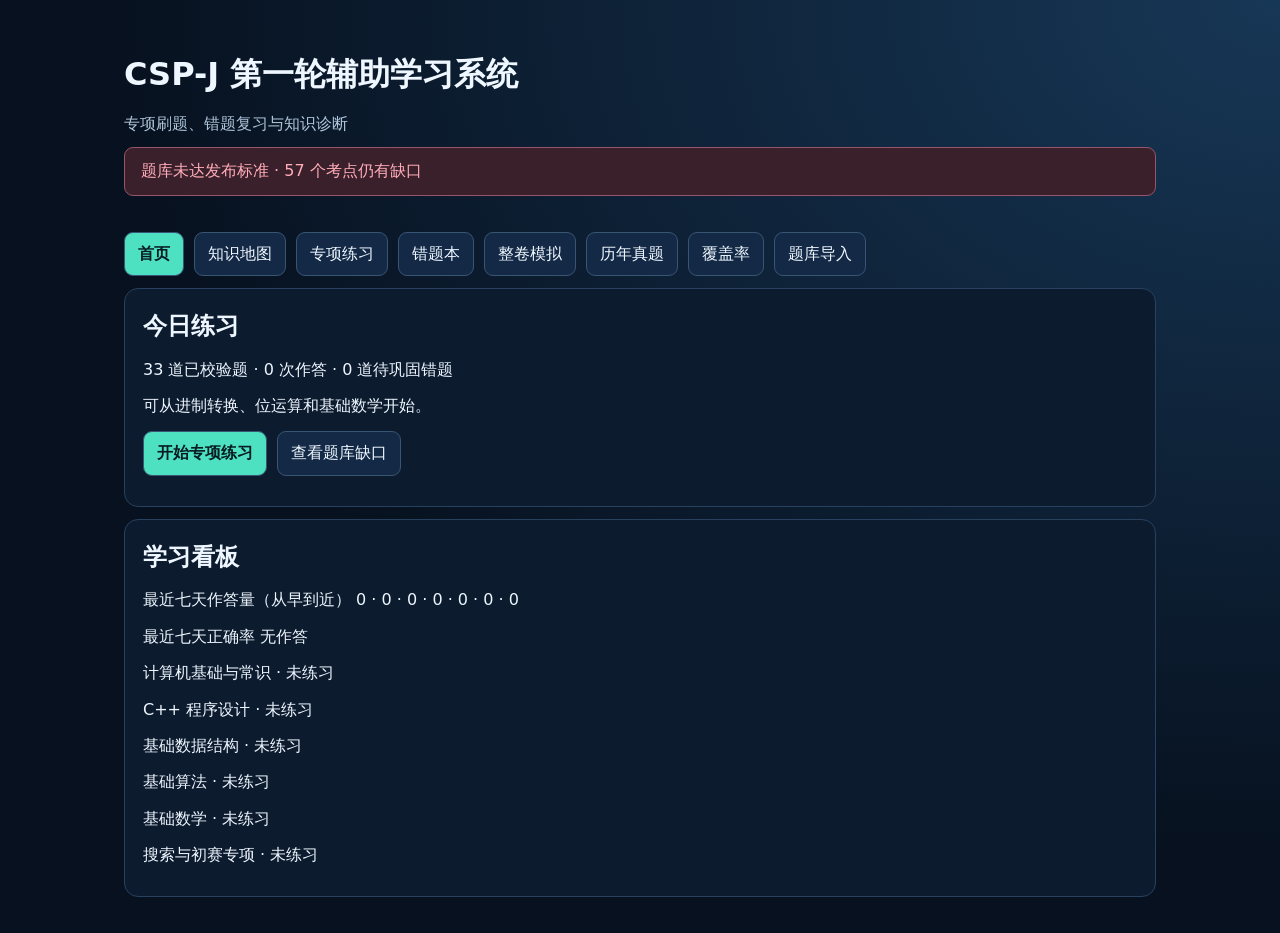
==== commit d3f5126f: "Add independently checked GESP overlap questions and first-round archive link" ====
--- a/csp-j/index.html
+++ b/csp-j/index.html
@@ -7,7 +7,7 @@
 <main><header><h1>CSP-J 第一轮辅助学习系统</h1><p>专项刷题、错题复习与知识诊断</p><div class="banner bad">题库未达发布标准 · 57 个考点仍有缺口</div></header>
 <nav aria-label="学习导航"></nav><section id="view"></section></main>
 <script id="topics" type="application/json">[{"id":"A1","module":"计算机基础与常识","name":"计算机组成","outline_id":null,"difficulty":null,"exam_freq":null},{"id":"A2","module":"计算机基础与常识","name":"存储单位","outline_id":null,"difficulty":null,"exam_freq":null},{"id":"A3","module":"计算机基础与常识","name":"进制转换","outline_id":null,"difficulty":null,"exam_freq":null},{"id":"A4","module":"计算机基础与常识","name":"操作系统","outline_id":null,"difficulty":null,"exam_freq":null},{"id":"A5","module":"计算机基础与常识","name":"网络基础","outline_id":null,"difficulty":null,"exam_freq":null},{"id":"A6","module":"计算机基础与常识","name":"信息安全","outline_id":null,"difficulty":null,"exam_freq":null},{"id":"A7","module":"计算机基础与常识","name":"计算机历史","outline_id":null,"difficulty":null,"exam_freq":null},{"id":"A8","module":"计算机基础与常识","name":"竞赛规则","outline_id":null,"difficulty":null,"exam_freq":null},{"id":"A9","module":"计算机基础与常识","name":"编译与运行","outline_id":null,"difficulty":null,"exam_freq":null},{"id":"A10","module":"计算机基础与常识","name":"g++ 选项","outline_id":null,"difficulty":null,"exam_freq":null},{"id":"B1","module":"C++ 程序设计","name":"变量与类型","outline_id":null,"difficulty":null,"exam_freq":null},{"id":"B2","module":"C++ 程序设计","name":"常量与赋值","outline_id":null,"difficulty":null,"exam_freq":null},{"id":"B3","module":"C++ 程序设计","name":"输入输出","outline_id":null,"difficulty":null,"exam_freq":null},{"id":"B4","module":"C++ 程序设计","name":"运算符与表达式","outline_id":null,"difficulty":null,"exam_freq":null},{"id":"B5","module":"C++ 程序设计","name":"条件语句","outline_id":null,"difficulty":null,"exam_freq":null},{"id":"B6","module":"C++ 程序设计","name":"循环","outline_id":null,"difficulty":null,"exam_freq":null},{"id":"B7","module":"C++ 程序设计","name":"位运算","outline_id":null,"difficulty":null,"exam_freq":null},{"id":"B8","module":"C++ 程序设计","name":"数学函数","outline_id":null,"difficulty":null,"exam_freq":null},{"id":"B9","module":"C++ 程序设计","name":"一维数组","outline_id":null,"difficulty":null,"exam_freq":null},{"id":"B10","module":"C++ 程序设计","name":"二维数组","outline_id":null,"difficulty":null,"exam_freq":null},{"id":"B11","module":"C++ 程序设计","name":"字符与字符串","outline_id":null,"difficulty":null,"exam_freq":null},{"id":"B12","module":"C++ 程序设计","name":"函数","outline_id":null,"difficulty":null,"exam_freq":null},{"id":"B13","module":"C++ 程序设计","name":"递归","outline_id":null,"difficulty":null,"exam_freq":null},{"id":"B14","module":"C++ 程序设计","name":"结构体","outline_id":null,"difficulty":null,"exam_freq":null},{"id":"B15","module":"C++ 程序设计","name":"指针","outline_id":null,"difficulty":null,"exam_freq":null},{"id":"B16","module":"C++ 程序设计","name":"文件操作","outline_id":null,"difficulty":null,"exam_freq":null},{"id":"C1","module":"基础数据结构","name":"栈","outline_id":null,"difficulty":null,"exam_freq":null},{"id":"C2","module":"基础数据结构","name":"队列","outline_id":null,"difficulty":null,"exam_freq":null},{"id":"C3","module":"基础数据结构","name":"链表","outline_id":null,"difficulty":null,"exam_freq":null},{"id":"C4","module":"基础数据结构","name":"堆与优先队列","outline_id":null,"difficulty":null,"exam_freq":null},{"id":"C5","module":"基础数据结构","name":"树与遍历","outline_id":null,"difficulty":null,"exam_freq":null},{"id":"C6","module":"基础数据结构","name":"图与存储","outline_id":null,"difficulty":null,"exam_freq":null},{"id":"C7","module":"基础数据结构","name":"二叉搜索树","outline_id":null,"difficulty":null,"exam_freq":null},{"id":"C8","module":"基础数据结构","name":"哈夫曼树","outline_id":null,"difficulty":null,"exam_freq":null},{"id":"D1","module":"基础算法","name":"模拟与枚举","outline_id":null,"difficulty":null,"exam_freq":null},{"id":"D2","module":"基础算法","name":"排序","outline_id":null,"difficulty":null,"exam_freq":null},{"id":"D3","module":"基础算法","name":"递推","outline_id":null,"difficulty":null,"exam_freq":null},{"id":"D4","module":"基础算法","name":"时间复杂度","outline_id":null,"difficulty":null,"exam_freq":null},{"id":"D5","module":"基础算法","name":"空间复杂度","outline_id":null,"difficulty":null,"exam_freq":null},{"id":"D6","module":"基础算法","name":"贪心","outline_id":null,"difficulty":null,"exam_freq":null},{"id":"D7","module":"基础算法","name":"二分查找","outline_id":null,"difficulty":null,"exam_freq":null},{"id":"D8","module":"基础算法","name":"前缀和与差分","outline_id":null,"difficulty":null,"exam_freq":null},{"id":"D9","module":"基础算法","name":"双指针","outline_id":null,"difficulty":null,"exam_freq":null},{"id":"D10","module":"基础算法","name":"高精度","outline_id":null,"difficulty":null,"exam_freq":null},{"id":"D11","module":"基础算法","name":"动态规划","outline_id":null,"difficulty":null,"exam_freq":null},{"id":"E1","module":"基础数学","name":"素数与筛法","outline_id":null,"difficulty":null,"exam_freq":null},{"id":"E2","module":"基础数学","name":"GCD 与 LCM","outline_id":null,"difficulty":null,"exam_freq":null},{"id":"E3","module":"基础数学","name":"质因数分解","outline_id":null,"difficulty":null,"exam_freq":null},{"id":"E4","module":"基础数学","name":"快速幂","outline_id":null,"difficulty":null,"exam_freq":null},{"id":"E5","module":"基础数学","name":"排列组合","outline_id":null,"difficulty":null,"exam_freq":null},{"id":"E6","module":"基础数学","name":"概率与期望","outline_id":null,"difficulty":null,"exam_freq":null},{"id":"F1","module":"搜索与初赛专项","name":"DFS","outline_id":null,"difficulty":null,"exam_freq":null},{"id":"F2","module":"搜索与初赛专项","name":"BFS","outline_id":null,"difficulty":null,"exam_freq":null},{"id":"F3","module":"搜索与初赛专项","name":"全排列","outline_id":null,"difficulty":null,"exam_freq":null},{"id":"F4","module":"搜索与初赛专项","name":"剪枝","outline_id":null,"difficulty":null,"exam_freq":null},{"id":"F5","module":"搜索与初赛专项","name":"程序阅读","outline_id":null,"difficulty":null,"exam_freq":null},{"id":"F6","module":"搜索与初赛专项","name":"完善程序","outline_id":null,"difficulty":null,"exam_freq":null}]</script>
-<script id="questions" type="application/json">[{"id":"OR-1","kp_ids":["A2"],"difficulty":1,"type":"single_choice","family":"T3","stem":"3 KiB 等于多少字节？","options":[{"key":"A","text":"3000"},{"key":"B","text":"3072"},{"key":"C","text":"384"},{"key":"D","text":"24576"}],"answer":"B","explain":"每 KiB 等于 1024 字节。3000 用了十进制换算，384 多除了一次 8，24576 是对应的位数。","source":{"kind":"generated","name":"本站原创","url":"https://xalinchi.github.io/csp-j/","license":"self-generated","collected_at":"2026-11-24"},"verify":{"method":"solver","evidence":"3*1024","verified_at":"2026-11-24"},"status":"active","fingerprint":"e2ff5f9c48d3d1f19ff3b342ae317da4ded6fcc5"},{"id":"OR-2","kp_ids":["A3"],"difficulty":1,"type":"single_choice","family":"T3","stem":"二进制 101101 对应的十进制整数是？","options":[{"key":"A","text":"41"},{"key":"B","text":"44"},{"key":"C","text":"45"},{"key":"D","text":"53"}],"answer":"C","explain":"相加 32＋8＋4＋1。41 漏了 4，44 漏了 1，53 把 8 当成 16。","source":{"kind":"generated","name":"本站原创","url":"https://xalinchi.github.io/csp-j/","license":"self-generated","collected_at":"2026-11-24"},"verify":{"method":"solver","evidence":"parseInt('101101',2)","verified_at":"2026-11-24"},"status":"active","fingerprint":"26dd2282a8c49ef9ae58875ffdb4ca62e7d69fd4"},{"id":"OR-3","kp_ids":["E5"],"difficulty":1,"type":"single_choice","family":"T3","stem":"5 名同学中任选 2 人组成小组，不计顺序，有多少种选法？","options":[{"key":"A","text":"5"},{"key":"B","text":"10"},{"key":"C","text":"20"},{"key":"D","text":"25"}],"answer":"B","explain":"按顺序选有 5×4 种，每组算了两次。5 只选一人，20 区分顺序，25 还允许重复。","source":{"kind":"generated","name":"本站原创","url":"https://xalinchi.github.io/csp-j/","license":"self-generated","collected_at":"2026-11-24"},"verify":{"method":"solver","evidence":"5*4/2","verified_at":"2026-11-24"},"status":"active","fingerprint":"c973ab9938061d653919029bedd1c6d87a5fc206"},{"id":"OR-4","kp_ids":["B7"],"difficulty":1,"type":"judge","family":"T2","stem":"12 与 10 按位异或的结果是 6。","options":[{"key":"A","text":"错误"},{"key":"B","text":"正确"}],"answer":"B","explain":"1100 和 1010 逐位异或得到 0110。","source":{"kind":"generated","name":"本站原创","url":"https://xalinchi.github.io/csp-j/","license":"self-generated","collected_at":"2026-11-24"},"verify":{"method":"solver","evidence":"(12^10)===6","verified_at":"2026-11-24"},"status":"active","fingerprint":"1033bdd80820daa98629f1c18aea9b6225314825"},{"id":"OR-5","kp_ids":["E1"],"difficulty":1,"type":"judge","family":"T2","stem":"49 是素数。","options":[{"key":"A","text":"错误"},{"key":"B","text":"正确"}],"answer":"A","explain":"49 能被 7 整除。","source":{"kind":"generated","name":"本站原创","url":"https://xalinchi.github.io/csp-j/","license":"self-generated","collected_at":"2026-11-24"},"verify":{"method":"solver","evidence":"![2,3,4,5,6,7].some(i=>49%i===0)","verified_at":"2026-11-24"},"status":"active","fingerprint":"e0519099a1e6cd321449c5a8021d044ff039b476"},{"id":"OR-6","kp_ids":["E4"],"difficulty":1,"type":"judge","family":"T2","stem":"3 的 5 次方除以 7 的余数是 5。","options":[{"key":"A","text":"错误"},{"key":"B","text":"正确"}],"answer":"B","explain":"243＝7×34＋5。","source":{"kind":"generated","name":"本站原创","url":"https://xalinchi.github.io/csp-j/","license":"self-generated","collected_at":"2026-11-24"},"verify":{"method":"solver","evidence":"3**5%7===5","verified_at":"2026-11-24"},"status":"active","fingerprint":"f209f5c51a85f3a36de9671c73ae05591d9b637e"},{"id":"OR-7","kp_ids":["B9"],"difficulty":1,"type":"judge","family":"T2","stem":"数组 [5, 3, 8, 2] 的下标 2 对应 3。","options":[{"key":"A","text":"错误"},{"key":"B","text":"正确"}],"answer":"A","explain":"数组从下标 0 开始，下标 2 对应 8。","source":{"kind":"generated","name":"本站原创","url":"https://xalinchi.github.io/csp-j/","license":"self-generated","collected_at":"2026-11-24"},"verify":{"method":"solver","evidence":"[5,3,8,2][2]===3","verified_at":"2026-11-24"},"status":"active","fingerprint":"01895dc5e019bacf097cd8035d2a83700895a86b"},{"id":"OR-8","kp_ids":["C1"],"difficulty":1,"type":"judge","family":"T2","stem":"空栈依次压入 4、9，弹出一次，再压入 6。当前栈顶是 6。","options":[{"key":"A","text":"错误"},{"key":"B","text":"正确"}],"answer":"B","explain":"先弹出 9，再压入 6。","source":{"kind":"generated","name":"本站原创","url":"https://xalinchi.github.io/csp-j/","license":"self-generated","collected_at":"2026-11-24"},"verify":{"method":"solver","evidence":"(()=>{const s=[4,9];s.pop();s.push(6);return s.at(-1)===6})()","verified_at":"2026-11-24"},"status":"active","fingerprint":"4dd5db83339880330504f2b3177eb9bf310dcbee"},{"id":"OR-9","kp_ids":["E2"],"difficulty":2,"type":"single_choice","family":"T3","stem":"用辗转相除法计算 252 和 105，它们的最大公约数是多少？","options":[{"key":"A","text":"7"},{"key":"B","text":"21"},{"key":"C","text":"42"},{"key":"D","text":"126"}],"answer":"B","explain":"252 除以 105 余 42，105 除以 42 余 21，42 被 21 整除。7 是公约数但更小，42 是中间余数，126 不是两数公约数。","source":{"kind":"generated","name":"本站原创","url":"https://xalinchi.github.io/csp-j/","license":"self-generated","collected_at":"2026-11-24"},"verify":{"method":"solver","op":"gcd","args":[252,105],"verified_at":"2026-11-24"},"status":"active","fingerprint":"2ef0f7f5f35a972f70798e339a129bd93fe7f1c0"},{"id":"OR-10","kp_ids":["B4"],"difficulty":2,"type":"single_choice","family":"T3","stem":"按 C++14 的整数余数规则，−17 % 5 的值是多少？","options":[{"key":"A","text":"−3"},{"key":"B","text":"2"},{"key":"C","text":"-2"},{"key":"D","text":"3"}],"answer":"C","explain":"商向零截断为 −3，余数是 −17−(−3)×5＝−2。A 是商，B 忽略负号，D 误用了向下取整后的非负余数。","source":{"kind":"generated","name":"本站原创","url":"https://xalinchi.github.io/csp-j/","license":"self-generated","collected_at":"2026-11-24"},"verify":{"method":"solver","op":"remainder","args":[-17,5],"verified_at":"2026-11-24"},"status":"active","fingerprint":"2b1e49aabff7238ddaeb2ccbe73a8e0a7ebd54a8"},{"id":"OR-11","kp_ids":["B6"],"difficulty":2,"type":"single_choice","family":"T3","stem":"循环变量 i 从 1 增到 8（含两端），每轮把 3×i 加入初始为 0 的累加器。累加结果是多少？","options":[{"key":"A","text":"84"},{"key":"B","text":"105"},{"key":"C","text":"108"},{"key":"D","text":"132"}],"answer":"C","explain":"1 到 8 的和为 36，再乘 3 得 108。84 漏了最后一轮，105 少加 3，132 多加了 24。","source":{"kind":"generated","name":"本站原创","url":"https://xalinchi.github.io/csp-j/","license":"self-generated","collected_at":"2026-11-24"},"verify":{"method":"solver","op":"arithmeticSum","args":[3,8],"verified_at":"2026-11-24"},"status":"active","fingerprint":"8df4f0bf847904e901ca008128a31c7196cfce48"},{"id":"OR-12","kp_ids":["D8"],"difficulty":2,"type":"single_choice","family":"T3","stem":"数组依次为 1 到 10。按从 1 开始的下标，区间 [4,8] 的元素和是多少？","options":[{"key":"A","text":"22"},{"key":"B","text":"26"},{"key":"C","text":"30"},{"key":"D","text":"33"}],"answer":"C","explain":"用前 8 项和 36 减前 3 项和 6 得 30。22 漏右端，26 漏左端，33 多算了 3。","source":{"kind":"generated","name":"本站原创","url":"https://xalinchi.github.io/csp-j/","license":"self-generated","collected_at":"2026-11-24"},"verify":{"method":"solver","op":"prefixRange","args":[4,8],"verified_at":"2026-11-24"},"status":"active","fingerprint":"e9a662574717e2e02ea780d42490eea5f7472066"},{"id":"OR-13","kp_ids":["F3"],"difficulty":2,"type":"single_choice","family":"T3","stem":"用 5 个不同字符排成长度为 3 的序列，每个字符最多用一次。有多少种序列？","options":[{"key":"A","text":"10"},{"key":"B","text":"15"},{"key":"C","text":"60"},{"key":"D","text":"125"}],"answer":"C","explain":"依次有 5、4、3 种选择。10 没区分顺序，15 把三个位置各 5 种相加，125 允许重复。","source":{"kind":"generated","name":"本站原创","url":"https://xalinchi.github.io/csp-j/","license":"self-generated","collected_at":"2026-11-24"},"verify":{"method":"solver","op":"permutations","args":[5,3],"verified_at":"2026-11-24"},"status":"active","fingerprint":"eaa23bfe03d0f7fb09fba3c028d7e1826fd0062a"},{"id":"OR-14","kp_ids":["D4"],"difficulty":1,"type":"single_choice","family":"T3","stem":"外层执行 12 轮，内层每轮固定执行 7 次同一操作。该操作总共执行多少次？","options":[{"key":"A","text":"19"},{"key":"B","text":"77"},{"key":"C","text":"84"},{"key":"D","text":"96"}],"answer":"C","explain":"每轮有 7 次，12×7＝84。19 把循环次数相加，77 少一轮，96 每轮多算一次。","source":{"kind":"generated","name":"本站原创","url":"https://xalinchi.github.io/csp-j/","license":"self-generated","collected_at":"2026-11-24"},"verify":{"method":"solver","op":"pairCount","args":[12,7],"verified_at":"2026-11-24"},"status":"active","fingerprint":"57b98a6dc3232d4d2bc84f2a39e3ccf4d7854b80"},{"id":"OR-15","kp_ids":["D7"],"difficulty":3,"type":"single_choice","family":"T3","stem":"区间含 31 项。每次比较后保留至多一半（向下取整），直到剩 0 项。至多比较几次？","options":[{"key":"A","text":"4"},{"key":"B","text":"5"},{"key":"C","text":"6"},{"key":"D","text":"15"}],"answer":"B","explain":"最慢规模依次为 31、15、7、3、1、0。4 漏了最后一项，6 多算了空区间，15 是第一次缩减后的规模。","source":{"kind":"generated","name":"本站原创","url":"https://xalinchi.github.io/csp-j/","license":"self-generated","collected_at":"2026-11-24"},"verify":{"method":"solver","op":"repeatedHalving","args":[31,2],"verified_at":"2026-11-24"},"status":"active","fingerprint":"b8838ade40154a66311c2f43eb6d3a488dc27acd"},{"id":"OR-16","kp_ids":["E4"],"difficulty":2,"type":"single_choice","family":"T3","stem":"计算 5 的 6 次方除以 7 的余数。","options":[{"key":"A","text":"1"},{"key":"B","text":"2"},{"key":"C","text":"5"},{"key":"D","text":"6"}],"answer":"A","explain":"5²≡4，5⁴≡2，所以 5⁶≡8≡1。B 是四次方余数，C 是一次方余数，D 把指数当成了余数。","source":{"kind":"generated","name":"本站原创","url":"https://xalinchi.github.io/csp-j/","license":"self-generated","collected_at":"2026-11-24"},"verify":{"method":"solver","op":"modularPower","args":[5,6],"verified_at":"2026-11-24"},"status":"active","fingerprint":"58e77f5228971724efb8087203aa3a438a5ee610"},{"id":"OR-17","kp_ids":["C2"],"difficulty":1,"type":"single_choice","family":"T3","stem":"空队列依次加入 14、21，再出队一次。当前队首是什么？","options":[{"key":"A","text":"7"},{"key":"B","text":"14"},{"key":"C","text":"21"},{"key":"D","text":"35"}],"answer":"C","explain":"先进先出，14 先离开，剩下 21。7 是差，14 已出队，35 是和。","source":{"kind":"generated","name":"本站原创","url":"https://xalinchi.github.io/csp-j/","license":"self-generated","collected_at":"2026-11-24"},"verify":{"method":"solver","op":"queueFront","args":[14,21],"verified_at":"2026-11-24"},"status":"active","fingerprint":"b0cff05bcf0200408c915f7564e0d4e88ecc9139"},{"id":"OR-18","kp_ids":["D2"],"difficulty":1,"type":"single_choice","family":"T3","stem":"升序冒泡排序首次比较相邻的 13 和 8 并按需交换。这一对位置中，交换后右侧是哪个数？","options":[{"key":"A","text":"5"},{"key":"B","text":"8"},{"key":"C","text":"13"},{"key":"D","text":"21"}],"answer":"C","explain":"交换后较大元素 13 向右，较小元素 8 向左。5 是差，21 是和。","source":{"kind":"generated","name":"本站原创","url":"https://xalinchi.github.io/csp-j/","license":"self-generated","collected_at":"2026-11-24"},"verify":{"method":"solver","op":"maxAdjacent","args":[13,8],"verified_at":"2026-11-24"},"status":"active","fingerprint":"4faac725c3546264cd6c73f46d716452df577308"},{"id":"OR-19","kp_ids":["E2"],"difficulty":2,"type":"single_choice","family":"T3","stem":"两盏灯分别每隔 12 秒和 18 秒闪一次。此刻同时闪，最早再同时闪是在几秒后？","options":[{"key":"A","text":"6"},{"key":"B","text":"30"},{"key":"C","text":"36"},{"key":"D","text":"216"}],"answer":"C","explain":"最小公倍数是 12×18÷6＝36。6 是最大公约数，30 不是公倍数，216 是公倍数但并非最小。","source":{"kind":"generated","name":"本站原创","url":"https://xalinchi.github.io/csp-j/","license":"self-generated","collected_at":"2026-11-24"},"verify":{"method":"solver","op":"lcm","args":[12,18],"verified_at":"2026-11-24"},"status":"active","fingerprint":"2820ac81f95cfcb0197e39f1baa6f19eef776e0d"},{"id":"OR-20","kp_ids":["E1"],"difficulty":2,"type":"judge","family":"T2","stem":"91 是素数。","options":[{"key":"A","text":"错误"},{"key":"B","text":"正确"}],"answer":"A","explain":"91＝7×13，存在 1 和 91 以外的正因数。","source":{"kind":"generated","name":"本站原创","url":"https://xalinchi.github.io/csp-j/","license":"self-generated","collected_at":"2026-11-24"},"verify":{"method":"solver","op":"prime","args":[91,0],"claim":true,"verified_at":"2026-11-24"},"status":"active","fingerprint":"92ef6d0a69771773b97cd51544188f89e188e3b2"},{"id":"OR-21","kp_ids":["E1"],"difficulty":1,"type":"judge","family":"T2","stem":"整数 2 是合数。","options":[{"key":"A","text":"错误"},{"key":"B","text":"正确"}],"answer":"A","explain":"2 只有 1 和 2 两个正因数，它是素数。","source":{"kind":"generated","name":"本站原创","url":"https://xalinchi.github.io/csp-j/","license":"self-generated","collected_at":"2026-11-24"},"verify":{"method":"solver","op":"prime","args":[2,0],"claim":false,"verified_at":"2026-11-24"},"status":"active","fingerprint":"fcc40349ba02d9d8dd21d450f729da727aa53ccc"}]</script>
+<script id="questions" type="application/json">[{"id":"OR-1","kp_ids":["A2"],"difficulty":1,"type":"single_choice","family":"T3","stem":"3 KiB 等于多少字节？","options":[{"key":"A","text":"3000"},{"key":"B","text":"3072"},{"key":"C","text":"384"},{"key":"D","text":"24576"}],"answer":"B","explain":"每 KiB 等于 1024 字节。3000 用了十进制换算，384 多除了一次 8，24576 是对应的位数。","source":{"kind":"generated","name":"本站原创","url":"https://xalinchi.github.io/csp-j/","license":"self-generated","collected_at":"2026-11-24"},"verify":{"method":"solver","evidence":"3*1024","verified_at":"2026-11-24"},"status":"active","fingerprint":"e2ff5f9c48d3d1f19ff3b342ae317da4ded6fcc5"},{"id":"OR-2","kp_ids":["A3"],"difficulty":1,"type":"single_choice","family":"T3","stem":"二进制 101101 对应的十进制整数是？","options":[{"key":"A","text":"41"},{"key":"B","text":"44"},{"key":"C","text":"45"},{"key":"D","text":"53"}],"answer":"C","explain":"相加 32＋8＋4＋1。41 漏了 4，44 漏了 1，53 把 8 当成 16。","source":{"kind":"generated","name":"本站原创","url":"https://xalinchi.github.io/csp-j/","license":"self-generated","collected_at":"2026-11-24"},"verify":{"method":"solver","evidence":"parseInt('101101',2)","verified_at":"2026-11-24"},"status":"active","fingerprint":"26dd2282a8c49ef9ae58875ffdb4ca62e7d69fd4"},{"id":"OR-3","kp_ids":["E5"],"difficulty":1,"type":"single_choice","family":"T3","stem":"5 名同学中任选 2 人组成小组，不计顺序，有多少种选法？","options":[{"key":"A","text":"5"},{"key":"B","text":"10"},{"key":"C","text":"20"},{"key":"D","text":"25"}],"answer":"B","explain":"按顺序选有 5×4 种，每组算了两次。5 只选一人，20 区分顺序，25 还允许重复。","source":{"kind":"generated","name":"本站原创","url":"https://xalinchi.github.io/csp-j/","license":"self-generated","collected_at":"2026-11-24"},"verify":{"method":"solver","evidence":"5*4/2","verified_at":"2026-11-24"},"status":"active","fingerprint":"c973ab9938061d653919029bedd1c6d87a5fc206"},{"id":"OR-4","kp_ids":["B7"],"difficulty":1,"type":"judge","family":"T2","stem":"12 与 10 按位异或的结果是 6。","options":[{"key":"A","text":"错误"},{"key":"B","text":"正确"}],"answer":"B","explain":"1100 和 1010 逐位异或得到 0110。","source":{"kind":"generated","name":"本站原创","url":"https://xalinchi.github.io/csp-j/","license":"self-generated","collected_at":"2026-11-24"},"verify":{"method":"solver","evidence":"(12^10)===6","verified_at":"2026-11-24"},"status":"active","fingerprint":"1033bdd80820daa98629f1c18aea9b6225314825"},{"id":"OR-5","kp_ids":["E1"],"difficulty":1,"type":"judge","family":"T2","stem":"49 是素数。","options":[{"key":"A","text":"错误"},{"key":"B","text":"正确"}],"answer":"A","explain":"49 能被 7 整除。","source":{"kind":"generated","name":"本站原创","url":"https://xalinchi.github.io/csp-j/","license":"self-generated","collected_at":"2026-11-24"},"verify":{"method":"solver","evidence":"![2,3,4,5,6,7].some(i=>49%i===0)","verified_at":"2026-11-24"},"status":"active","fingerprint":"e0519099a1e6cd321449c5a8021d044ff039b476"},{"id":"OR-6","kp_ids":["E4"],"difficulty":1,"type":"judge","family":"T2","stem":"3 的 5 次方除以 7 的余数是 5。","options":[{"key":"A","text":"错误"},{"key":"B","text":"正确"}],"answer":"B","explain":"243＝7×34＋5。","source":{"kind":"generated","name":"本站原创","url":"https://xalinchi.github.io/csp-j/","license":"self-generated","collected_at":"2026-11-24"},"verify":{"method":"solver","evidence":"3**5%7===5","verified_at":"2026-11-24"},"status":"active","fingerprint":"f209f5c51a85f3a36de9671c73ae05591d9b637e"},{"id":"OR-7","kp_ids":["B9"],"difficulty":1,"type":"judge","family":"T2","stem":"数组 [5, 3, 8, 2] 的下标 2 对应 3。","options":[{"key":"A","text":"错误"},{"key":"B","text":"正确"}],"answer":"A","explain":"数组从下标 0 开始，下标 2 对应 8。","source":{"kind":"generated","name":"本站原创","url":"https://xalinchi.github.io/csp-j/","license":"self-generated","collected_at":"2026-11-24"},"verify":{"method":"solver","evidence":"[5,3,8,2][2]===3","verified_at":"2026-11-24"},"status":"active","fingerprint":"01895dc5e019bacf097cd8035d2a83700895a86b"},{"id":"OR-8","kp_ids":["C1"],"difficulty":1,"type":"judge","family":"T2","stem":"空栈依次压入 4、9，弹出一次，再压入 6。当前栈顶是 6。","options":[{"key":"A","text":"错误"},{"key":"B","text":"正确"}],"answer":"B","explain":"先弹出 9，再压入 6。","source":{"kind":"generated","name":"本站原创","url":"https://xalinchi.github.io/csp-j/","license":"self-generated","collected_at":"2026-11-24"},"verify":{"method":"solver","evidence":"(()=>{const s=[4,9];s.pop();s.push(6);return s.at(-1)===6})()","verified_at":"2026-11-24"},"status":"active","fingerprint":"4dd5db83339880330504f2b3177eb9bf310dcbee"},{"id":"OR-9","kp_ids":["E2"],"difficulty":2,"type":"single_choice","family":"T3","stem":"用辗转相除法计算 252 和 105，它们的最大公约数是多少？","options":[{"key":"A","text":"7"},{"key":"B","text":"21"},{"key":"C","text":"42"},{"key":"D","text":"126"}],"answer":"B","explain":"252 除以 105 余 42，105 除以 42 余 21，42 被 21 整除。7 是公约数但更小，42 是中间余数，126 不是两数公约数。","source":{"kind":"generated","name":"本站原创","url":"https://xalinchi.github.io/csp-j/","license":"self-generated","collected_at":"2026-11-24"},"verify":{"method":"solver","op":"gcd","args":[252,105],"verified_at":"2026-11-24"},"status":"active","fingerprint":"2ef0f7f5f35a972f70798e339a129bd93fe7f1c0"},{"id":"OR-10","kp_ids":["B4"],"difficulty":2,"type":"single_choice","family":"T3","stem":"按 C++14 的整数余数规则，−17 % 5 的值是多少？","options":[{"key":"A","text":"−3"},{"key":"B","text":"2"},{"key":"C","text":"-2"},{"key":"D","text":"3"}],"answer":"C","explain":"商向零截断为 −3，余数是 −17−(−3)×5＝−2。A 是商，B 忽略负号，D 误用了向下取整后的非负余数。","source":{"kind":"generated","name":"本站原创","url":"https://xalinchi.github.io/csp-j/","license":"self-generated","collected_at":"2026-11-24"},"verify":{"method":"solver","op":"remainder","args":[-17,5],"verified_at":"2026-11-24"},"status":"active","fingerprint":"2b1e49aabff7238ddaeb2ccbe73a8e0a7ebd54a8"},{"id":"OR-11","kp_ids":["B6"],"difficulty":2,"type":"single_choice","family":"T3","stem":"循环变量 i 从 1 增到 8（含两端），每轮把 3×i 加入初始为 0 的累加器。累加结果是多少？","options":[{"key":"A","text":"84"},{"key":"B","text":"105"},{"key":"C","text":"108"},{"key":"D","text":"132"}],"answer":"C","explain":"1 到 8 的和为 36，再乘 3 得 108。84 漏了最后一轮，105 少加 3，132 多加了 24。","source":{"kind":"generated","name":"本站原创","url":"https://xalinchi.github.io/csp-j/","license":"self-generated","collected_at":"2026-11-24"},"verify":{"method":"solver","op":"arithmeticSum","args":[3,8],"verified_at":"2026-11-24"},"status":"active","fingerprint":"8df4f0bf847904e901ca008128a31c7196cfce48"},{"id":"OR-12","kp_ids":["D8"],"difficulty":2,"type":"single_choice","family":"T3","stem":"数组依次为 1 到 10。按从 1 开始的下标，区间 [4,8] 的元素和是多少？","options":[{"key":"A","text":"22"},{"key":"B","text":"26"},{"key":"C","text":"30"},{"key":"D","text":"33"}],"answer":"C","explain":"用前 8 项和 36 减前 3 项和 6 得 30。22 漏右端，26 漏左端，33 多算了 3。","source":{"kind":"generated","name":"本站原创","url":"https://xalinchi.github.io/csp-j/","license":"self-generated","collected_at":"2026-11-24"},"verify":{"method":"solver","op":"prefixRange","args":[4,8],"verified_at":"2026-11-24"},"status":"active","fingerprint":"e9a662574717e2e02ea780d42490eea5f7472066"},{"id":"OR-13","kp_ids":["F3"],"difficulty":2,"type":"single_choice","family":"T3","stem":"用 5 个不同字符排成长度为 3 的序列，每个字符最多用一次。有多少种序列？","options":[{"key":"A","text":"10"},{"key":"B","text":"15"},{"key":"C","text":"60"},{"key":"D","text":"125"}],"answer":"C","explain":"依次有 5、4、3 种选择。10 没区分顺序，15 把三个位置各 5 种相加，125 允许重复。","source":{"kind":"generated","name":"本站原创","url":"https://xalinchi.github.io/csp-j/","license":"self-generated","collected_at":"2026-11-24"},"verify":{"method":"solver","op":"permutations","args":[5,3],"verified_at":"2026-11-24"},"status":"active","fingerprint":"eaa23bfe03d0f7fb09fba3c028d7e1826fd0062a"},{"id":"OR-14","kp_ids":["D4"],"difficulty":1,"type":"single_choice","family":"T3","stem":"外层执行 12 轮，内层每轮固定执行 7 次同一操作。该操作总共执行多少次？","options":[{"key":"A","text":"19"},{"key":"B","text":"77"},{"key":"C","text":"84"},{"key":"D","text":"96"}],"answer":"C","explain":"每轮有 7 次，12×7＝84。19 把循环次数相加，77 少一轮，96 每轮多算一次。","source":{"kind":"generated","name":"本站原创","url":"https://xalinchi.github.io/csp-j/","license":"self-generated","collected_at":"2026-11-24"},"verify":{"method":"solver","op":"pairCount","args":[12,7],"verified_at":"2026-11-24"},"status":"active","fingerprint":"57b98a6dc3232d4d2bc84f2a39e3ccf4d7854b80"},{"id":"OR-15","kp_ids":["D7"],"difficulty":3,"type":"single_choice","family":"T3","stem":"区间含 31 项。每次比较后保留至多一半（向下取整），直到剩 0 项。至多比较几次？","options":[{"key":"A","text":"4"},{"key":"B","text":"5"},{"key":"C","text":"6"},{"key":"D","text":"15"}],"answer":"B","explain":"最慢规模依次为 31、15、7、3、1、0。4 漏了最后一项，6 多算了空区间，15 是第一次缩减后的规模。","source":{"kind":"generated","name":"本站原创","url":"https://xalinchi.github.io/csp-j/","license":"self-generated","collected_at":"2026-11-24"},"verify":{"method":"solver","op":"repeatedHalving","args":[31,2],"verified_at":"2026-11-24"},"status":"active","fingerprint":"b8838ade40154a66311c2f43eb6d3a488dc27acd"},{"id":"OR-16","kp_ids":["E4"],"difficulty":2,"type":"single_choice","family":"T3","stem":"计算 5 的 6 次方除以 7 的余数。","options":[{"key":"A","text":"1"},{"key":"B","text":"2"},{"key":"C","text":"5"},{"key":"D","text":"6"}],"answer":"A","explain":"5²≡4，5⁴≡2，所以 5⁶≡8≡1。B 是四次方余数，C 是一次方余数，D 把指数当成了余数。","source":{"kind":"generated","name":"本站原创","url":"https://xalinchi.github.io/csp-j/","license":"self-generated","collected_at":"2026-11-24"},"verify":{"method":"solver","op":"modularPower","args":[5,6],"verified_at":"2026-11-24"},"status":"active","fingerprint":"58e77f5228971724efb8087203aa3a438a5ee610"},{"id":"OR-17","kp_ids":["C2"],"difficulty":1,"type":"single_choice","family":"T3","stem":"空队列依次加入 14、21，再出队一次。当前队首是什么？","options":[{"key":"A","text":"7"},{"key":"B","text":"14"},{"key":"C","text":"21"},{"key":"D","text":"35"}],"answer":"C","explain":"先进先出，14 先离开，剩下 21。7 是差，14 已出队，35 是和。","source":{"kind":"generated","name":"本站原创","url":"https://xalinchi.github.io/csp-j/","license":"self-generated","collected_at":"2026-11-24"},"verify":{"method":"solver","op":"queueFront","args":[14,21],"verified_at":"2026-11-24"},"status":"active","fingerprint":"b0cff05bcf0200408c915f7564e0d4e88ecc9139"},{"id":"OR-18","kp_ids":["D2"],"difficulty":1,"type":"single_choice","family":"T3","stem":"升序冒泡排序首次比较相邻的 13 和 8 并按需交换。这一对位置中，交换后右侧是哪个数？","options":[{"key":"A","text":"5"},{"key":"B","text":"8"},{"key":"C","text":"13"},{"key":"D","text":"21"}],"answer":"C","explain":"交换后较大元素 13 向右，较小元素 8 向左。5 是差，21 是和。","source":{"kind":"generated","name":"本站原创","url":"https://xalinchi.github.io/csp-j/","license":"self-generated","collected_at":"2026-11-24"},"verify":{"method":"solver","op":"maxAdjacent","args":[13,8],"verified_at":"2026-11-24"},"status":"active","fingerprint":"4faac725c3546264cd6c73f46d716452df577308"},{"id":"OR-19","kp_ids":["E2"],"difficulty":2,"type":"single_choice","family":"T3","stem":"两盏灯分别每隔 12 秒和 18 秒闪一次。此刻同时闪，最早再同时闪是在几秒后？","options":[{"key":"A","text":"6"},{"key":"B","text":"30"},{"key":"C","text":"36"},{"key":"D","text":"216"}],"answer":"C","explain":"最小公倍数是 12×18÷6＝36。6 是最大公约数，30 不是公倍数，216 是公倍数但并非最小。","source":{"kind":"generated","name":"本站原创","url":"https://xalinchi.github.io/csp-j/","license":"self-generated","collected_at":"2026-11-24"},"verify":{"method":"solver","op":"lcm","args":[12,18],"verified_at":"2026-11-24"},"status":"active","fingerprint":"2820ac81f95cfcb0197e39f1baa6f19eef776e0d"},{"id":"OR-20","kp_ids":["E1"],"difficulty":2,"type":"judge","family":"T2","stem":"91 是素数。","options":[{"key":"A","text":"错误"},{"key":"B","text":"正确"}],"answer":"A","explain":"91＝7×13，存在 1 和 91 以外的正因数。","source":{"kind":"generated","name":"本站原创","url":"https://xalinchi.github.io/csp-j/","license":"self-generated","collected_at":"2026-11-24"},"verify":{"method":"solver","op":"prime","args":[91,0],"claim":true,"verified_at":"2026-11-24"},"status":"active","fingerprint":"92ef6d0a69771773b97cd51544188f89e188e3b2"},{"id":"OR-21","kp_ids":["E1"],"difficulty":1,"type":"judge","family":"T2","stem":"整数 2 是合数。","options":[{"key":"A","text":"错误"},{"key":"B","text":"正确"}],"answer":"A","explain":"2 只有 1 和 2 两个正因数，它是素数。","source":{"kind":"generated","name":"本站原创","url":"https://xalinchi.github.io/csp-j/","license":"self-generated","collected_at":"2026-11-24"},"verify":{"method":"solver","op":"prime","args":[2,0],"claim":false,"verified_at":"2026-11-24"},"status":"active","fingerprint":"fcc40349ba02d9d8dd21d450f729da727aa53ccc"},{"id":"GESP3-2","kp_ids":["A3"],"difficulty":1,"type":"single_choice","family":"T3","stem":"八进制 157 转换为十进制是多少？","options":[{"key":"A","text":"95"},{"key":"B","text":"103"},{"key":"C","text":"111"},{"key":"D","text":"127"}],"answer":"C","explain":"按位权展开为 64＋40＋7＝111。95 少了 16，103 少了 8；用八进制位权可逐位复查。","source":{"kind":"generated","name":"本地 GESP 3 级原创强化题，第 2 题","url":"https://xalinchi.github.io/csp-j/","license":"self-generated","collected_at":"2026-11-24"},"verify":{"method":"solver","evidence":"parseInt(\"157\",8)","verified_at":"2026-11-24"},"fingerprint":"1cc4a6ecb1c359caccc7395781145258cf0fc27f","status":"active"},{"id":"GESP3-3","kp_ids":["A3"],"difficulty":1,"type":"judge","family":"T2","stem":"十六进制 2F 与十进制 47 表示同一个数。","options":[{"key":"A","text":"正确"},{"key":"B","text":"错误"}],"answer":"A","explain":"2F 的十位权值贡献 2×16，F 的贡献是 15，合计 47。","source":{"kind":"generated","name":"本地 GESP 3 级原创强化题，第 3 题","url":"https://xalinchi.github.io/csp-j/","license":"self-generated","collected_at":"2026-11-24"},"verify":{"method":"solver","evidence":"parseInt(\"2F\",16)===47","verified_at":"2026-11-24"},"fingerprint":"d38b7b887e71035ac20b123d243e2d4406330a4d","status":"active"},{"id":"GESP3-4","kp_ids":["A3"],"difficulty":1,"type":"single_choice","family":"T3","stem":"把十进制 26 转成二进制，正确的是？","options":[{"key":"A","text":"10110"},{"key":"B","text":"11010"},{"key":"C","text":"11001"},{"key":"D","text":"11100"}],"answer":"B","explain":"26＝16＋8＋2，所以权值 16、8、2 所在位为 1，其他位为 0。","source":{"kind":"generated","name":"本地 GESP 3 级原创强化题，第 4 题","url":"https://xalinchi.github.io/csp-j/","license":"self-generated","collected_at":"2026-11-24"},"verify":{"method":"solver","evidence":"(26).toString(2)","verified_at":"2026-11-24"},"fingerprint":"6500445d538d9d0d467b1f850d68fbfb1c0730e8","status":"active"},{"id":"GESP3-5","kp_ids":["A3"],"difficulty":1,"type":"single_choice","family":"T3","stem":"把十进制 45 转成十六进制，正确的是？","options":[{"key":"A","text":"2B"},{"key":"B","text":"2C"},{"key":"C","text":"2D"},{"key":"D","text":"3D"}],"answer":"C","explain":"45＝2×16＋13，13 写作 D。2B、2C 分别是 43、44，3D 是 61。","source":{"kind":"generated","name":"本地 GESP 3 级原创强化题，第 5 题","url":"https://xalinchi.github.io/csp-j/","license":"self-generated","collected_at":"2026-11-24"},"verify":{"method":"solver","evidence":"(45).toString(16).toUpperCase()","verified_at":"2026-11-24"},"fingerprint":"b9de23c80d3a28be79f94300e6485d5a8f1eb1fb","status":"active"},{"id":"GESP3-32","kp_ids":["D1"],"difficulty":1,"type":"single_choice","family":"T3","stem":"枚举两位正整数，应使用哪个范围？","options":[{"key":"A","text":"0到99"},{"key":"B","text":"1到99"},{"key":"C","text":"10到99"},{"key":"D","text":"10到100"}],"answer":"C","explain":"两位正整数最小是 10，最大是 99，两端都要枚举。","source":{"kind":"generated","name":"本地 GESP 3 级原创强化题，第 32 题","url":"https://xalinchi.github.io/csp-j/","license":"self-generated","collected_at":"2026-11-24"},"verify":{"method":"solver","evidence":"[...Array(100).keys()].filter(n=>String(n).length===2).filter((_,i,a)=>i===0||i===a.length-1).join(\"到\")","verified_at":"2026-11-24"},"fingerprint":"0e1281347f1f03ec66ae75f6fe4ea684b82fc96c","status":"active"},{"id":"GESP3-34","kp_ids":["D1"],"difficulty":1,"type":"single_choice","family":"T3","stem":"1到10中能被3整除的整数有几个？","options":[{"key":"A","text":"2"},{"key":"B","text":"3"},{"key":"C","text":"4"},{"key":"D","text":"5"}],"answer":"B","explain":"符合条件的数是 3、6、9。0 在区间外，10 不能被 3 整除。","source":{"kind":"generated","name":"本地 GESP 3 级原创强化题，第 34 题","url":"https://xalinchi.github.io/csp-j/","license":"self-generated","collected_at":"2026-11-24"},"verify":{"method":"solver","evidence":"[...Array(10)].map((_,i)=>i+1).filter(n=>n%3===0).length","verified_at":"2026-11-24"},"fingerprint":"bad51700c0b75c4ef1ad636edabddb34e93c9460","status":"active"},{"id":"GESP3-35","kp_ids":["D1"],"difficulty":1,"type":"single_choice","family":"T3","stem":"枚举1到20，满足“是偶数且大于12”的数有几个？","options":[{"key":"A","text":"3"},{"key":"B","text":"4"},{"key":"C","text":"5"},{"key":"D","text":"6"}],"answer":"B","explain":"符合条件的是 14、16、18、20。严格大于 12，因此 12 不计入。","source":{"kind":"generated","name":"本地 GESP 3 级原创强化题，第 35 题","url":"https://xalinchi.github.io/csp-j/","license":"self-generated","collected_at":"2026-11-24"},"verify":{"method":"solver","evidence":"[...Array(20)].map((_,i)=>i+1).filter(n=>n>12&&n%2===0).length","verified_at":"2026-11-24"},"fingerprint":"19936727c1e35475113cc0cd9ee464f97cfff606","status":"active"},{"id":"GESP3-38","kp_ids":["D1"],"difficulty":1,"type":"single_choice","family":"T3","stem":"机器人初始在0，依次移动+4、-2、-3、+5，最终位置是？","options":[{"key":"A","text":"2"},{"key":"B","text":"4"},{"key":"C","text":"5"},{"key":"D","text":"6"}],"answer":"B","explain":"四次移动后的坐标依次是 4、2、−1、4。","source":{"kind":"generated","name":"本地 GESP 3 级原创强化题，第 38 题","url":"https://xalinchi.github.io/csp-j/","license":"self-generated","collected_at":"2026-11-24"},"verify":{"method":"solver","evidence":"[4,-2,-3,5].reduce((a,b)=>a+b,0)","verified_at":"2026-11-24"},"fingerprint":"40215a01fb371d33c605102f6ae81b3fec1934d4","status":"active"},{"id":"GESP3-41","kp_ids":["D1"],"difficulty":1,"type":"single_choice","family":"T3","stem":"计数器初值1，连续2轮每轮先加2再乘2，最终为？","options":[{"key":"A","text":"10"},{"key":"B","text":"12"},{"key":"C","text":"14"},{"key":"D","text":"16"}],"answer":"D","explain":"第一轮由 1 变为 6，第二轮由 6 变为 16。每轮先加再乘。","source":{"kind":"generated","name":"本地 GESP 3 级原创强化题，第 41 题","url":"https://xalinchi.github.io/csp-j/","license":"self-generated","collected_at":"2026-11-24"},"verify":{"method":"solver","evidence":"[1,2].reduce(x=>(x+2)*2,1)","verified_at":"2026-11-24"},"fingerprint":"6eaa3cedb4524eaeae3345af8d94abebd20f687f","status":"active"},{"id":"GESP4-24","kp_ids":["B10"],"difficulty":1,"type":"single_choice","family":"T3","stem":"2×3矩阵与3×4矩阵相乘，结果矩阵大小是？","options":[{"key":"A","text":"2×4"},{"key":"B","text":"3×3"},{"key":"C","text":"2×3"},{"key":"D","text":"3×4"}],"answer":"A","explain":"结果保留左矩阵的 2 行和右矩阵的 4 列。中间两个维度都是 3，用于配对求和。","source":{"kind":"generated","name":"本地 GESP 4 级原创强化题，第 24 题","url":"https://xalinchi.github.io/csp-j/","license":"self-generated","collected_at":"2026-11-24"},"verify":{"method":"solver","evidence":"[[2,3],[3,4]].map(([r,c],i)=>i===0?r:c).join(\"×\")","verified_at":"2026-11-24"},"fingerprint":"cc9fb11660f5581c379c0847accf14b0ddfeb34d","status":"active"},{"id":"GESP4-25","kp_ids":["D3"],"difficulty":1,"type":"single_choice","family":"T3","stem":"数列a1=2，a(n)=a(n-1)+3，则a4是？","options":[{"key":"A","text":"8"},{"key":"B","text":"9"},{"key":"C","text":"11"},{"key":"D","text":"14"}],"answer":"C","explain":"从 a₁＝2 开始加 3 三次，得到 2、5、8、11。","source":{"kind":"generated","name":"本地 GESP 4 级原创强化题，第 25 题","url":"https://xalinchi.github.io/csp-j/","license":"self-generated","collected_at":"2026-11-24"},"verify":{"method":"solver","evidence":"[2,3,4].reduce(x=>x+3,2)","verified_at":"2026-11-24"},"fingerprint":"1e3ead002279da45d5b6d667ee1fdea3ae486a3d","status":"active"},{"id":"GESP4-27","kp_ids":["D3"],"difficulty":1,"type":"single_choice","family":"T3","stem":"a1=1，a2=2，a(n)=a(n-1)+a(n-2)，a5为？","options":[{"key":"A","text":"5"},{"key":"B","text":"7"},{"key":"C","text":"8"},{"key":"D","text":"10"}],"answer":"C","explain":"从 1、2 出发，依次相加得到 3、5、8。","source":{"kind":"generated","name":"本地 GESP 4 级原创强化题，第 27 题","url":"https://xalinchi.github.io/csp-j/","license":"self-generated","collected_at":"2026-11-24"},"verify":{"method":"solver","evidence":"[3,4,5].reduce(([a,b])=>[b,a+b],[1,2])[1]","verified_at":"2026-11-24"},"fingerprint":"bdd876345056802af9a2789aa0c4ac2456e4575c","status":"active"}]</script>
 <script>
 'use strict';
 function audit(items, bank, topics) {
@@ -194,7 +194,7 @@
   }else if(page==='整卷模拟'){
     view.innerHTML='<article><h2>整卷模拟</h2><p>完整卷待入库。当前练习题可在专项中使用。</p>'+button('前往专项','page:专项练习')+'</article>';
   }else{
-    view.innerHTML='<article><h2>历年真题</h2><p>2019—2026 年逐题核验与映射待完成。</p><p><a href="https://www.noi.cn/zxzy/index.shtml">CCF NOI 历年资料入口</a></p></article>'+questions.filter(q=>q.source.kind==='real_exam').map(q=>'<p>'+q.year+' · '+names[q.kp_ids[0]]+' '+button('练习真题','review:'+q.id)+'</p>').join('')+question();
+    view.innerHTML='<article><h2>历年真题</h2><p>2019—2026 年逐题核验与映射待完成。</p><p><a href="https://www.noi.cn/zxzy/index.shtml">CCF NOI 历年资料入口</a></p><p><a href="https://csppass.com/">2019—2026 第一轮在线练习索引</a></p></article>'+questions.filter(q=>q.source.kind==='real_exam').map(q=>'<p>'+q.year+' · '+names[q.kp_ids[0]]+' '+button('练习真题','review:'+q.id)+'</p>').join('')+question();
   }
 }
 const header=['知识点','选择','判断','真题','难度1–2','难度3','难度4–5','题型族','校验通过率','去重净值','状态'];
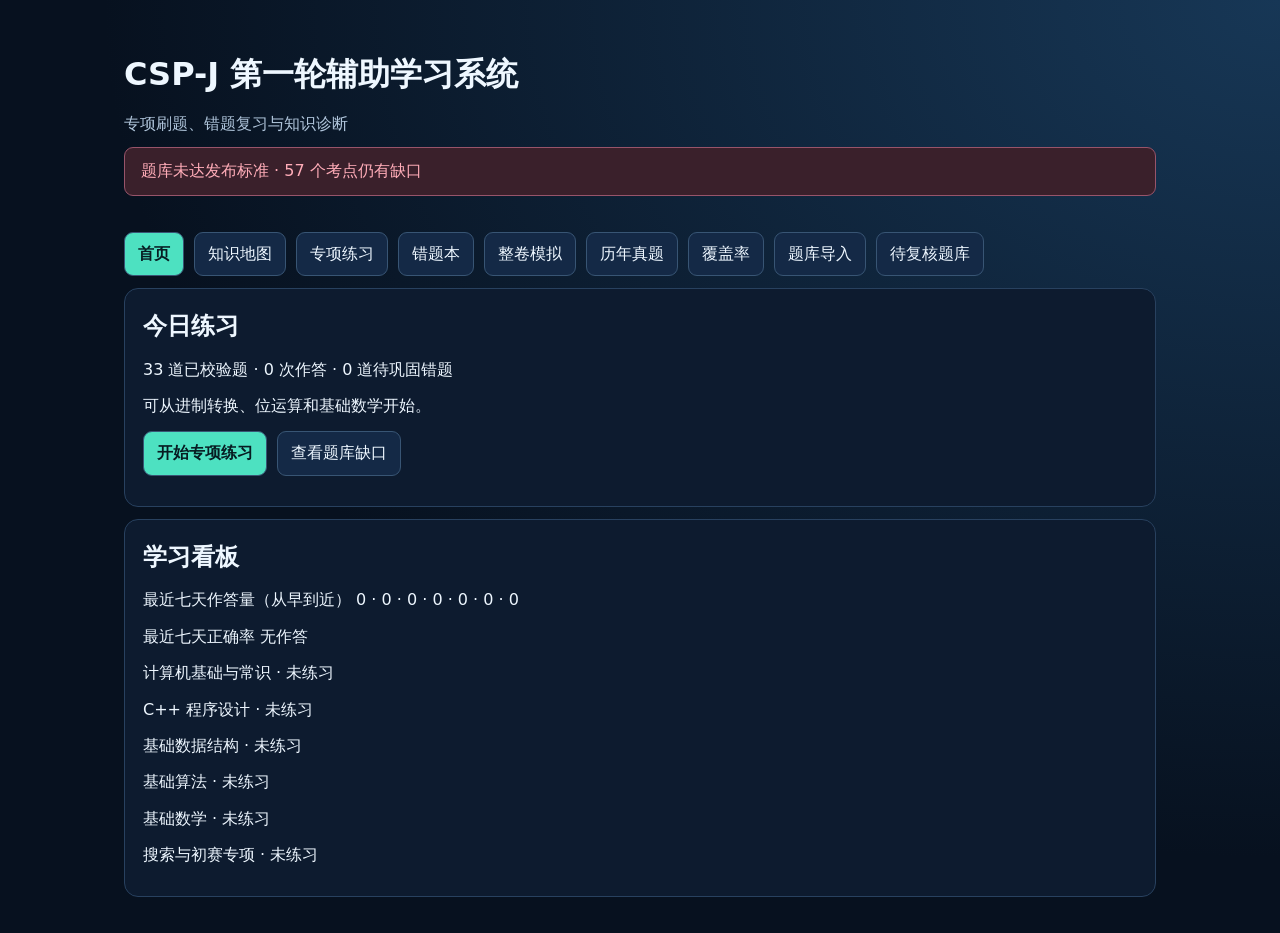
==== commit 2420a564: "Add searchable staged GESP candidate question bank" ====
--- a/csp-j/index.html
+++ b/csp-j/index.html
@@ -8,8 +8,28 @@
 <nav aria-label="学习导航"></nav><section id="view"></section></main>
 <script id="topics" type="application/json">[{"id":"A1","module":"计算机基础与常识","name":"计算机组成","outline_id":null,"difficulty":null,"exam_freq":null},{"id":"A2","module":"计算机基础与常识","name":"存储单位","outline_id":null,"difficulty":null,"exam_freq":null},{"id":"A3","module":"计算机基础与常识","name":"进制转换","outline_id":null,"difficulty":null,"exam_freq":null},{"id":"A4","module":"计算机基础与常识","name":"操作系统","outline_id":null,"difficulty":null,"exam_freq":null},{"id":"A5","module":"计算机基础与常识","name":"网络基础","outline_id":null,"difficulty":null,"exam_freq":null},{"id":"A6","module":"计算机基础与常识","name":"信息安全","outline_id":null,"difficulty":null,"exam_freq":null},{"id":"A7","module":"计算机基础与常识","name":"计算机历史","outline_id":null,"difficulty":null,"exam_freq":null},{"id":"A8","module":"计算机基础与常识","name":"竞赛规则","outline_id":null,"difficulty":null,"exam_freq":null},{"id":"A9","module":"计算机基础与常识","name":"编译与运行","outline_id":null,"difficulty":null,"exam_freq":null},{"id":"A10","module":"计算机基础与常识","name":"g++ 选项","outline_id":null,"difficulty":null,"exam_freq":null},{"id":"B1","module":"C++ 程序设计","name":"变量与类型","outline_id":null,"difficulty":null,"exam_freq":null},{"id":"B2","module":"C++ 程序设计","name":"常量与赋值","outline_id":null,"difficulty":null,"exam_freq":null},{"id":"B3","module":"C++ 程序设计","name":"输入输出","outline_id":null,"difficulty":null,"exam_freq":null},{"id":"B4","module":"C++ 程序设计","name":"运算符与表达式","outline_id":null,"difficulty":null,"exam_freq":null},{"id":"B5","module":"C++ 程序设计","name":"条件语句","outline_id":null,"difficulty":null,"exam_freq":null},{"id":"B6","module":"C++ 程序设计","name":"循环","outline_id":null,"difficulty":null,"exam_freq":null},{"id":"B7","module":"C++ 程序设计","name":"位运算","outline_id":null,"difficulty":null,"exam_freq":null},{"id":"B8","module":"C++ 程序设计","name":"数学函数","outline_id":null,"difficulty":null,"exam_freq":null},{"id":"B9","module":"C++ 程序设计","name":"一维数组","outline_id":null,"difficulty":null,"exam_freq":null},{"id":"B10","module":"C++ 程序设计","name":"二维数组","outline_id":null,"difficulty":null,"exam_freq":null},{"id":"B11","module":"C++ 程序设计","name":"字符与字符串","outline_id":null,"difficulty":null,"exam_freq":null},{"id":"B12","module":"C++ 程序设计","name":"函数","outline_id":null,"difficulty":null,"exam_freq":null},{"id":"B13","module":"C++ 程序设计","name":"递归","outline_id":null,"difficulty":null,"exam_freq":null},{"id":"B14","module":"C++ 程序设计","name":"结构体","outline_id":null,"difficulty":null,"exam_freq":null},{"id":"B15","module":"C++ 程序设计","name":"指针","outline_id":null,"difficulty":null,"exam_freq":null},{"id":"B16","module":"C++ 程序设计","name":"文件操作","outline_id":null,"difficulty":null,"exam_freq":null},{"id":"C1","module":"基础数据结构","name":"栈","outline_id":null,"difficulty":null,"exam_freq":null},{"id":"C2","module":"基础数据结构","name":"队列","outline_id":null,"difficulty":null,"exam_freq":null},{"id":"C3","module":"基础数据结构","name":"链表","outline_id":null,"difficulty":null,"exam_freq":null},{"id":"C4","module":"基础数据结构","name":"堆与优先队列","outline_id":null,"difficulty":null,"exam_freq":null},{"id":"C5","module":"基础数据结构","name":"树与遍历","outline_id":null,"difficulty":null,"exam_freq":null},{"id":"C6","module":"基础数据结构","name":"图与存储","outline_id":null,"difficulty":null,"exam_freq":null},{"id":"C7","module":"基础数据结构","name":"二叉搜索树","outline_id":null,"difficulty":null,"exam_freq":null},{"id":"C8","module":"基础数据结构","name":"哈夫曼树","outline_id":null,"difficulty":null,"exam_freq":null},{"id":"D1","module":"基础算法","name":"模拟与枚举","outline_id":null,"difficulty":null,"exam_freq":null},{"id":"D2","module":"基础算法","name":"排序","outline_id":null,"difficulty":null,"exam_freq":null},{"id":"D3","module":"基础算法","name":"递推","outline_id":null,"difficulty":null,"exam_freq":null},{"id":"D4","module":"基础算法","name":"时间复杂度","outline_id":null,"difficulty":null,"exam_freq":null},{"id":"D5","module":"基础算法","name":"空间复杂度","outline_id":null,"difficulty":null,"exam_freq":null},{"id":"D6","module":"基础算法","name":"贪心","outline_id":null,"difficulty":null,"exam_freq":null},{"id":"D7","module":"基础算法","name":"二分查找","outline_id":null,"difficulty":null,"exam_freq":null},{"id":"D8","module":"基础算法","name":"前缀和与差分","outline_id":null,"difficulty":null,"exam_freq":null},{"id":"D9","module":"基础算法","name":"双指针","outline_id":null,"difficulty":null,"exam_freq":null},{"id":"D10","module":"基础算法","name":"高精度","outline_id":null,"difficulty":null,"exam_freq":null},{"id":"D11","module":"基础算法","name":"动态规划","outline_id":null,"difficulty":null,"exam_freq":null},{"id":"E1","module":"基础数学","name":"素数与筛法","outline_id":null,"difficulty":null,"exam_freq":null},{"id":"E2","module":"基础数学","name":"GCD 与 LCM","outline_id":null,"difficulty":null,"exam_freq":null},{"id":"E3","module":"基础数学","name":"质因数分解","outline_id":null,"difficulty":null,"exam_freq":null},{"id":"E4","module":"基础数学","name":"快速幂","outline_id":null,"difficulty":null,"exam_freq":null},{"id":"E5","module":"基础数学","name":"排列组合","outline_id":null,"difficulty":null,"exam_freq":null},{"id":"E6","module":"基础数学","name":"概率与期望","outline_id":null,"difficulty":null,"exam_freq":null},{"id":"F1","module":"搜索与初赛专项","name":"DFS","outline_id":null,"difficulty":null,"exam_freq":null},{"id":"F2","module":"搜索与初赛专项","name":"BFS","outline_id":null,"difficulty":null,"exam_freq":null},{"id":"F3","module":"搜索与初赛专项","name":"全排列","outline_id":null,"difficulty":null,"exam_freq":null},{"id":"F4","module":"搜索与初赛专项","name":"剪枝","outline_id":null,"difficulty":null,"exam_freq":null},{"id":"F5","module":"搜索与初赛专项","name":"程序阅读","outline_id":null,"difficulty":null,"exam_freq":null},{"id":"F6","module":"搜索与初赛专项","name":"完善程序","outline_id":null,"difficulty":null,"exam_freq":null}]</script>
 <script id="questions" type="application/json">[{"id":"OR-1","kp_ids":["A2"],"difficulty":1,"type":"single_choice","family":"T3","stem":"3 KiB 等于多少字节？","options":[{"key":"A","text":"3000"},{"key":"B","text":"3072"},{"key":"C","text":"384"},{"key":"D","text":"24576"}],"answer":"B","explain":"每 KiB 等于 1024 字节。3000 用了十进制换算，384 多除了一次 8，24576 是对应的位数。","source":{"kind":"generated","name":"本站原创","url":"https://xalinchi.github.io/csp-j/","license":"self-generated","collected_at":"2026-11-24"},"verify":{"method":"solver","evidence":"3*1024","verified_at":"2026-11-24"},"status":"active","fingerprint":"e2ff5f9c48d3d1f19ff3b342ae317da4ded6fcc5"},{"id":"OR-2","kp_ids":["A3"],"difficulty":1,"type":"single_choice","family":"T3","stem":"二进制 101101 对应的十进制整数是？","options":[{"key":"A","text":"41"},{"key":"B","text":"44"},{"key":"C","text":"45"},{"key":"D","text":"53"}],"answer":"C","explain":"相加 32＋8＋4＋1。41 漏了 4，44 漏了 1，53 把 8 当成 16。","source":{"kind":"generated","name":"本站原创","url":"https://xalinchi.github.io/csp-j/","license":"self-generated","collected_at":"2026-11-24"},"verify":{"method":"solver","evidence":"parseInt('101101',2)","verified_at":"2026-11-24"},"status":"active","fingerprint":"26dd2282a8c49ef9ae58875ffdb4ca62e7d69fd4"},{"id":"OR-3","kp_ids":["E5"],"difficulty":1,"type":"single_choice","family":"T3","stem":"5 名同学中任选 2 人组成小组，不计顺序，有多少种选法？","options":[{"key":"A","text":"5"},{"key":"B","text":"10"},{"key":"C","text":"20"},{"key":"D","text":"25"}],"answer":"B","explain":"按顺序选有 5×4 种，每组算了两次。5 只选一人，20 区分顺序，25 还允许重复。","source":{"kind":"generated","name":"本站原创","url":"https://xalinchi.github.io/csp-j/","license":"self-generated","collected_at":"2026-11-24"},"verify":{"method":"solver","evidence":"5*4/2","verified_at":"2026-11-24"},"status":"active","fingerprint":"c973ab9938061d653919029bedd1c6d87a5fc206"},{"id":"OR-4","kp_ids":["B7"],"difficulty":1,"type":"judge","family":"T2","stem":"12 与 10 按位异或的结果是 6。","options":[{"key":"A","text":"错误"},{"key":"B","text":"正确"}],"answer":"B","explain":"1100 和 1010 逐位异或得到 0110。","source":{"kind":"generated","name":"本站原创","url":"https://xalinchi.github.io/csp-j/","license":"self-generated","collected_at":"2026-11-24"},"verify":{"method":"solver","evidence":"(12^10)===6","verified_at":"2026-11-24"},"status":"active","fingerprint":"1033bdd80820daa98629f1c18aea9b6225314825"},{"id":"OR-5","kp_ids":["E1"],"difficulty":1,"type":"judge","family":"T2","stem":"49 是素数。","options":[{"key":"A","text":"错误"},{"key":"B","text":"正确"}],"answer":"A","explain":"49 能被 7 整除。","source":{"kind":"generated","name":"本站原创","url":"https://xalinchi.github.io/csp-j/","license":"self-generated","collected_at":"2026-11-24"},"verify":{"method":"solver","evidence":"![2,3,4,5,6,7].some(i=>49%i===0)","verified_at":"2026-11-24"},"status":"active","fingerprint":"e0519099a1e6cd321449c5a8021d044ff039b476"},{"id":"OR-6","kp_ids":["E4"],"difficulty":1,"type":"judge","family":"T2","stem":"3 的 5 次方除以 7 的余数是 5。","options":[{"key":"A","text":"错误"},{"key":"B","text":"正确"}],"answer":"B","explain":"243＝7×34＋5。","source":{"kind":"generated","name":"本站原创","url":"https://xalinchi.github.io/csp-j/","license":"self-generated","collected_at":"2026-11-24"},"verify":{"method":"solver","evidence":"3**5%7===5","verified_at":"2026-11-24"},"status":"active","fingerprint":"f209f5c51a85f3a36de9671c73ae05591d9b637e"},{"id":"OR-7","kp_ids":["B9"],"difficulty":1,"type":"judge","family":"T2","stem":"数组 [5, 3, 8, 2] 的下标 2 对应 3。","options":[{"key":"A","text":"错误"},{"key":"B","text":"正确"}],"answer":"A","explain":"数组从下标 0 开始，下标 2 对应 8。","source":{"kind":"generated","name":"本站原创","url":"https://xalinchi.github.io/csp-j/","license":"self-generated","collected_at":"2026-11-24"},"verify":{"method":"solver","evidence":"[5,3,8,2][2]===3","verified_at":"2026-11-24"},"status":"active","fingerprint":"01895dc5e019bacf097cd8035d2a83700895a86b"},{"id":"OR-8","kp_ids":["C1"],"difficulty":1,"type":"judge","family":"T2","stem":"空栈依次压入 4、9，弹出一次，再压入 6。当前栈顶是 6。","options":[{"key":"A","text":"错误"},{"key":"B","text":"正确"}],"answer":"B","explain":"先弹出 9，再压入 6。","source":{"kind":"generated","name":"本站原创","url":"https://xalinchi.github.io/csp-j/","license":"self-generated","collected_at":"2026-11-24"},"verify":{"method":"solver","evidence":"(()=>{const s=[4,9];s.pop();s.push(6);return s.at(-1)===6})()","verified_at":"2026-11-24"},"status":"active","fingerprint":"4dd5db83339880330504f2b3177eb9bf310dcbee"},{"id":"OR-9","kp_ids":["E2"],"difficulty":2,"type":"single_choice","family":"T3","stem":"用辗转相除法计算 252 和 105，它们的最大公约数是多少？","options":[{"key":"A","text":"7"},{"key":"B","text":"21"},{"key":"C","text":"42"},{"key":"D","text":"126"}],"answer":"B","explain":"252 除以 105 余 42，105 除以 42 余 21，42 被 21 整除。7 是公约数但更小，42 是中间余数，126 不是两数公约数。","source":{"kind":"generated","name":"本站原创","url":"https://xalinchi.github.io/csp-j/","license":"self-generated","collected_at":"2026-11-24"},"verify":{"method":"solver","op":"gcd","args":[252,105],"verified_at":"2026-11-24"},"status":"active","fingerprint":"2ef0f7f5f35a972f70798e339a129bd93fe7f1c0"},{"id":"OR-10","kp_ids":["B4"],"difficulty":2,"type":"single_choice","family":"T3","stem":"按 C++14 的整数余数规则，−17 % 5 的值是多少？","options":[{"key":"A","text":"−3"},{"key":"B","text":"2"},{"key":"C","text":"-2"},{"key":"D","text":"3"}],"answer":"C","explain":"商向零截断为 −3，余数是 −17−(−3)×5＝−2。A 是商，B 忽略负号，D 误用了向下取整后的非负余数。","source":{"kind":"generated","name":"本站原创","url":"https://xalinchi.github.io/csp-j/","license":"self-generated","collected_at":"2026-11-24"},"verify":{"method":"solver","op":"remainder","args":[-17,5],"verified_at":"2026-11-24"},"status":"active","fingerprint":"2b1e49aabff7238ddaeb2ccbe73a8e0a7ebd54a8"},{"id":"OR-11","kp_ids":["B6"],"difficulty":2,"type":"single_choice","family":"T3","stem":"循环变量 i 从 1 增到 8（含两端），每轮把 3×i 加入初始为 0 的累加器。累加结果是多少？","options":[{"key":"A","text":"84"},{"key":"B","text":"105"},{"key":"C","text":"108"},{"key":"D","text":"132"}],"answer":"C","explain":"1 到 8 的和为 36，再乘 3 得 108。84 漏了最后一轮，105 少加 3，132 多加了 24。","source":{"kind":"generated","name":"本站原创","url":"https://xalinchi.github.io/csp-j/","license":"self-generated","collected_at":"2026-11-24"},"verify":{"method":"solver","op":"arithmeticSum","args":[3,8],"verified_at":"2026-11-24"},"status":"active","fingerprint":"8df4f0bf847904e901ca008128a31c7196cfce48"},{"id":"OR-12","kp_ids":["D8"],"difficulty":2,"type":"single_choice","family":"T3","stem":"数组依次为 1 到 10。按从 1 开始的下标，区间 [4,8] 的元素和是多少？","options":[{"key":"A","text":"22"},{"key":"B","text":"26"},{"key":"C","text":"30"},{"key":"D","text":"33"}],"answer":"C","explain":"用前 8 项和 36 减前 3 项和 6 得 30。22 漏右端，26 漏左端，33 多算了 3。","source":{"kind":"generated","name":"本站原创","url":"https://xalinchi.github.io/csp-j/","license":"self-generated","collected_at":"2026-11-24"},"verify":{"method":"solver","op":"prefixRange","args":[4,8],"verified_at":"2026-11-24"},"status":"active","fingerprint":"e9a662574717e2e02ea780d42490eea5f7472066"},{"id":"OR-13","kp_ids":["F3"],"difficulty":2,"type":"single_choice","family":"T3","stem":"用 5 个不同字符排成长度为 3 的序列，每个字符最多用一次。有多少种序列？","options":[{"key":"A","text":"10"},{"key":"B","text":"15"},{"key":"C","text":"60"},{"key":"D","text":"125"}],"answer":"C","explain":"依次有 5、4、3 种选择。10 没区分顺序，15 把三个位置各 5 种相加，125 允许重复。","source":{"kind":"generated","name":"本站原创","url":"https://xalinchi.github.io/csp-j/","license":"self-generated","collected_at":"2026-11-24"},"verify":{"method":"solver","op":"permutations","args":[5,3],"verified_at":"2026-11-24"},"status":"active","fingerprint":"eaa23bfe03d0f7fb09fba3c028d7e1826fd0062a"},{"id":"OR-14","kp_ids":["D4"],"difficulty":1,"type":"single_choice","family":"T3","stem":"外层执行 12 轮，内层每轮固定执行 7 次同一操作。该操作总共执行多少次？","options":[{"key":"A","text":"19"},{"key":"B","text":"77"},{"key":"C","text":"84"},{"key":"D","text":"96"}],"answer":"C","explain":"每轮有 7 次，12×7＝84。19 把循环次数相加，77 少一轮，96 每轮多算一次。","source":{"kind":"generated","name":"本站原创","url":"https://xalinchi.github.io/csp-j/","license":"self-generated","collected_at":"2026-11-24"},"verify":{"method":"solver","op":"pairCount","args":[12,7],"verified_at":"2026-11-24"},"status":"active","fingerprint":"57b98a6dc3232d4d2bc84f2a39e3ccf4d7854b80"},{"id":"OR-15","kp_ids":["D7"],"difficulty":3,"type":"single_choice","family":"T3","stem":"区间含 31 项。每次比较后保留至多一半（向下取整），直到剩 0 项。至多比较几次？","options":[{"key":"A","text":"4"},{"key":"B","text":"5"},{"key":"C","text":"6"},{"key":"D","text":"15"}],"answer":"B","explain":"最慢规模依次为 31、15、7、3、1、0。4 漏了最后一项，6 多算了空区间，15 是第一次缩减后的规模。","source":{"kind":"generated","name":"本站原创","url":"https://xalinchi.github.io/csp-j/","license":"self-generated","collected_at":"2026-11-24"},"verify":{"method":"solver","op":"repeatedHalving","args":[31,2],"verified_at":"2026-11-24"},"status":"active","fingerprint":"b8838ade40154a66311c2f43eb6d3a488dc27acd"},{"id":"OR-16","kp_ids":["E4"],"difficulty":2,"type":"single_choice","family":"T3","stem":"计算 5 的 6 次方除以 7 的余数。","options":[{"key":"A","text":"1"},{"key":"B","text":"2"},{"key":"C","text":"5"},{"key":"D","text":"6"}],"answer":"A","explain":"5²≡4，5⁴≡2，所以 5⁶≡8≡1。B 是四次方余数，C 是一次方余数，D 把指数当成了余数。","source":{"kind":"generated","name":"本站原创","url":"https://xalinchi.github.io/csp-j/","license":"self-generated","collected_at":"2026-11-24"},"verify":{"method":"solver","op":"modularPower","args":[5,6],"verified_at":"2026-11-24"},"status":"active","fingerprint":"58e77f5228971724efb8087203aa3a438a5ee610"},{"id":"OR-17","kp_ids":["C2"],"difficulty":1,"type":"single_choice","family":"T3","stem":"空队列依次加入 14、21，再出队一次。当前队首是什么？","options":[{"key":"A","text":"7"},{"key":"B","text":"14"},{"key":"C","text":"21"},{"key":"D","text":"35"}],"answer":"C","explain":"先进先出，14 先离开，剩下 21。7 是差，14 已出队，35 是和。","source":{"kind":"generated","name":"本站原创","url":"https://xalinchi.github.io/csp-j/","license":"self-generated","collected_at":"2026-11-24"},"verify":{"method":"solver","op":"queueFront","args":[14,21],"verified_at":"2026-11-24"},"status":"active","fingerprint":"b0cff05bcf0200408c915f7564e0d4e88ecc9139"},{"id":"OR-18","kp_ids":["D2"],"difficulty":1,"type":"single_choice","family":"T3","stem":"升序冒泡排序首次比较相邻的 13 和 8 并按需交换。这一对位置中，交换后右侧是哪个数？","options":[{"key":"A","text":"5"},{"key":"B","text":"8"},{"key":"C","text":"13"},{"key":"D","text":"21"}],"answer":"C","explain":"交换后较大元素 13 向右，较小元素 8 向左。5 是差，21 是和。","source":{"kind":"generated","name":"本站原创","url":"https://xalinchi.github.io/csp-j/","license":"self-generated","collected_at":"2026-11-24"},"verify":{"method":"solver","op":"maxAdjacent","args":[13,8],"verified_at":"2026-11-24"},"status":"active","fingerprint":"4faac725c3546264cd6c73f46d716452df577308"},{"id":"OR-19","kp_ids":["E2"],"difficulty":2,"type":"single_choice","family":"T3","stem":"两盏灯分别每隔 12 秒和 18 秒闪一次。此刻同时闪，最早再同时闪是在几秒后？","options":[{"key":"A","text":"6"},{"key":"B","text":"30"},{"key":"C","text":"36"},{"key":"D","text":"216"}],"answer":"C","explain":"最小公倍数是 12×18÷6＝36。6 是最大公约数，30 不是公倍数，216 是公倍数但并非最小。","source":{"kind":"generated","name":"本站原创","url":"https://xalinchi.github.io/csp-j/","license":"self-generated","collected_at":"2026-11-24"},"verify":{"method":"solver","op":"lcm","args":[12,18],"verified_at":"2026-11-24"},"status":"active","fingerprint":"2820ac81f95cfcb0197e39f1baa6f19eef776e0d"},{"id":"OR-20","kp_ids":["E1"],"difficulty":2,"type":"judge","family":"T2","stem":"91 是素数。","options":[{"key":"A","text":"错误"},{"key":"B","text":"正确"}],"answer":"A","explain":"91＝7×13，存在 1 和 91 以外的正因数。","source":{"kind":"generated","name":"本站原创","url":"https://xalinchi.github.io/csp-j/","license":"self-generated","collected_at":"2026-11-24"},"verify":{"method":"solver","op":"prime","args":[91,0],"claim":true,"verified_at":"2026-11-24"},"status":"active","fingerprint":"92ef6d0a69771773b97cd51544188f89e188e3b2"},{"id":"OR-21","kp_ids":["E1"],"difficulty":1,"type":"judge","family":"T2","stem":"整数 2 是合数。","options":[{"key":"A","text":"错误"},{"key":"B","text":"正确"}],"answer":"A","explain":"2 只有 1 和 2 两个正因数，它是素数。","source":{"kind":"generated","name":"本站原创","url":"https://xalinchi.github.io/csp-j/","license":"self-generated","collected_at":"2026-11-24"},"verify":{"method":"solver","op":"prime","args":[2,0],"claim":false,"verified_at":"2026-11-24"},"status":"active","fingerprint":"fcc40349ba02d9d8dd21d450f729da727aa53ccc"},{"id":"GESP3-2","kp_ids":["A3"],"difficulty":1,"type":"single_choice","family":"T3","stem":"八进制 157 转换为十进制是多少？","options":[{"key":"A","text":"95"},{"key":"B","text":"103"},{"key":"C","text":"111"},{"key":"D","text":"127"}],"answer":"C","explain":"按位权展开为 64＋40＋7＝111。95 少了 16，103 少了 8；用八进制位权可逐位复查。","source":{"kind":"generated","name":"本地 GESP 3 级原创强化题，第 2 题","url":"https://xalinchi.github.io/csp-j/","license":"self-generated","collected_at":"2026-11-24"},"verify":{"method":"solver","evidence":"parseInt(\"157\",8)","verified_at":"2026-11-24"},"fingerprint":"1cc4a6ecb1c359caccc7395781145258cf0fc27f","status":"active"},{"id":"GESP3-3","kp_ids":["A3"],"difficulty":1,"type":"judge","family":"T2","stem":"十六进制 2F 与十进制 47 表示同一个数。","options":[{"key":"A","text":"正确"},{"key":"B","text":"错误"}],"answer":"A","explain":"2F 的十位权值贡献 2×16，F 的贡献是 15，合计 47。","source":{"kind":"generated","name":"本地 GESP 3 级原创强化题，第 3 题","url":"https://xalinchi.github.io/csp-j/","license":"self-generated","collected_at":"2026-11-24"},"verify":{"method":"solver","evidence":"parseInt(\"2F\",16)===47","verified_at":"2026-11-24"},"fingerprint":"d38b7b887e71035ac20b123d243e2d4406330a4d","status":"active"},{"id":"GESP3-4","kp_ids":["A3"],"difficulty":1,"type":"single_choice","family":"T3","stem":"把十进制 26 转成二进制，正确的是？","options":[{"key":"A","text":"10110"},{"key":"B","text":"11010"},{"key":"C","text":"11001"},{"key":"D","text":"11100"}],"answer":"B","explain":"26＝16＋8＋2，所以权值 16、8、2 所在位为 1，其他位为 0。","source":{"kind":"generated","name":"本地 GESP 3 级原创强化题，第 4 题","url":"https://xalinchi.github.io/csp-j/","license":"self-generated","collected_at":"2026-11-24"},"verify":{"method":"solver","evidence":"(26).toString(2)","verified_at":"2026-11-24"},"fingerprint":"6500445d538d9d0d467b1f850d68fbfb1c0730e8","status":"active"},{"id":"GESP3-5","kp_ids":["A3"],"difficulty":1,"type":"single_choice","family":"T3","stem":"把十进制 45 转成十六进制，正确的是？","options":[{"key":"A","text":"2B"},{"key":"B","text":"2C"},{"key":"C","text":"2D"},{"key":"D","text":"3D"}],"answer":"C","explain":"45＝2×16＋13，13 写作 D。2B、2C 分别是 43、44，3D 是 61。","source":{"kind":"generated","name":"本地 GESP 3 级原创强化题，第 5 题","url":"https://xalinchi.github.io/csp-j/","license":"self-generated","collected_at":"2026-11-24"},"verify":{"method":"solver","evidence":"(45).toString(16).toUpperCase()","verified_at":"2026-11-24"},"fingerprint":"b9de23c80d3a28be79f94300e6485d5a8f1eb1fb","status":"active"},{"id":"GESP3-32","kp_ids":["D1"],"difficulty":1,"type":"single_choice","family":"T3","stem":"枚举两位正整数，应使用哪个范围？","options":[{"key":"A","text":"0到99"},{"key":"B","text":"1到99"},{"key":"C","text":"10到99"},{"key":"D","text":"10到100"}],"answer":"C","explain":"两位正整数最小是 10，最大是 99，两端都要枚举。","source":{"kind":"generated","name":"本地 GESP 3 级原创强化题，第 32 题","url":"https://xalinchi.github.io/csp-j/","license":"self-generated","collected_at":"2026-11-24"},"verify":{"method":"solver","evidence":"[...Array(100).keys()].filter(n=>String(n).length===2).filter((_,i,a)=>i===0||i===a.length-1).join(\"到\")","verified_at":"2026-11-24"},"fingerprint":"0e1281347f1f03ec66ae75f6fe4ea684b82fc96c","status":"active"},{"id":"GESP3-34","kp_ids":["D1"],"difficulty":1,"type":"single_choice","family":"T3","stem":"1到10中能被3整除的整数有几个？","options":[{"key":"A","text":"2"},{"key":"B","text":"3"},{"key":"C","text":"4"},{"key":"D","text":"5"}],"answer":"B","explain":"符合条件的数是 3、6、9。0 在区间外，10 不能被 3 整除。","source":{"kind":"generated","name":"本地 GESP 3 级原创强化题，第 34 题","url":"https://xalinchi.github.io/csp-j/","license":"self-generated","collected_at":"2026-11-24"},"verify":{"method":"solver","evidence":"[...Array(10)].map((_,i)=>i+1).filter(n=>n%3===0).length","verified_at":"2026-11-24"},"fingerprint":"bad51700c0b75c4ef1ad636edabddb34e93c9460","status":"active"},{"id":"GESP3-35","kp_ids":["D1"],"difficulty":1,"type":"single_choice","family":"T3","stem":"枚举1到20，满足“是偶数且大于12”的数有几个？","options":[{"key":"A","text":"3"},{"key":"B","text":"4"},{"key":"C","text":"5"},{"key":"D","text":"6"}],"answer":"B","explain":"符合条件的是 14、16、18、20。严格大于 12，因此 12 不计入。","source":{"kind":"generated","name":"本地 GESP 3 级原创强化题，第 35 题","url":"https://xalinchi.github.io/csp-j/","license":"self-generated","collected_at":"2026-11-24"},"verify":{"method":"solver","evidence":"[...Array(20)].map((_,i)=>i+1).filter(n=>n>12&&n%2===0).length","verified_at":"2026-11-24"},"fingerprint":"19936727c1e35475113cc0cd9ee464f97cfff606","status":"active"},{"id":"GESP3-38","kp_ids":["D1"],"difficulty":1,"type":"single_choice","family":"T3","stem":"机器人初始在0，依次移动+4、-2、-3、+5，最终位置是？","options":[{"key":"A","text":"2"},{"key":"B","text":"4"},{"key":"C","text":"5"},{"key":"D","text":"6"}],"answer":"B","explain":"四次移动后的坐标依次是 4、2、−1、4。","source":{"kind":"generated","name":"本地 GESP 3 级原创强化题，第 38 题","url":"https://xalinchi.github.io/csp-j/","license":"self-generated","collected_at":"2026-11-24"},"verify":{"method":"solver","evidence":"[4,-2,-3,5].reduce((a,b)=>a+b,0)","verified_at":"2026-11-24"},"fingerprint":"40215a01fb371d33c605102f6ae81b3fec1934d4","status":"active"},{"id":"GESP3-41","kp_ids":["D1"],"difficulty":1,"type":"single_choice","family":"T3","stem":"计数器初值1，连续2轮每轮先加2再乘2，最终为？","options":[{"key":"A","text":"10"},{"key":"B","text":"12"},{"key":"C","text":"14"},{"key":"D","text":"16"}],"answer":"D","explain":"第一轮由 1 变为 6，第二轮由 6 变为 16。每轮先加再乘。","source":{"kind":"generated","name":"本地 GESP 3 级原创强化题，第 41 题","url":"https://xalinchi.github.io/csp-j/","license":"self-generated","collected_at":"2026-11-24"},"verify":{"method":"solver","evidence":"[1,2].reduce(x=>(x+2)*2,1)","verified_at":"2026-11-24"},"fingerprint":"6eaa3cedb4524eaeae3345af8d94abebd20f687f","status":"active"},{"id":"GESP4-24","kp_ids":["B10"],"difficulty":1,"type":"single_choice","family":"T3","stem":"2×3矩阵与3×4矩阵相乘，结果矩阵大小是？","options":[{"key":"A","text":"2×4"},{"key":"B","text":"3×3"},{"key":"C","text":"2×3"},{"key":"D","text":"3×4"}],"answer":"A","explain":"结果保留左矩阵的 2 行和右矩阵的 4 列。中间两个维度都是 3，用于配对求和。","source":{"kind":"generated","name":"本地 GESP 4 级原创强化题，第 24 题","url":"https://xalinchi.github.io/csp-j/","license":"self-generated","collected_at":"2026-11-24"},"verify":{"method":"solver","evidence":"[[2,3],[3,4]].map(([r,c],i)=>i===0?r:c).join(\"×\")","verified_at":"2026-11-24"},"fingerprint":"cc9fb11660f5581c379c0847accf14b0ddfeb34d","status":"active"},{"id":"GESP4-25","kp_ids":["D3"],"difficulty":1,"type":"single_choice","family":"T3","stem":"数列a1=2，a(n)=a(n-1)+3，则a4是？","options":[{"key":"A","text":"8"},{"key":"B","text":"9"},{"key":"C","text":"11"},{"key":"D","text":"14"}],"answer":"C","explain":"从 a₁＝2 开始加 3 三次，得到 2、5、8、11。","source":{"kind":"generated","name":"本地 GESP 4 级原创强化题，第 25 题","url":"https://xalinchi.github.io/csp-j/","license":"self-generated","collected_at":"2026-11-24"},"verify":{"method":"solver","evidence":"[2,3,4].reduce(x=>x+3,2)","verified_at":"2026-11-24"},"fingerprint":"1e3ead002279da45d5b6d667ee1fdea3ae486a3d","status":"active"},{"id":"GESP4-27","kp_ids":["D3"],"difficulty":1,"type":"single_choice","family":"T3","stem":"a1=1，a2=2，a(n)=a(n-1)+a(n-2)，a5为？","options":[{"key":"A","text":"5"},{"key":"B","text":"7"},{"key":"C","text":"8"},{"key":"D","text":"10"}],"answer":"C","explain":"从 1、2 出发，依次相加得到 3、5、8。","source":{"kind":"generated","name":"本地 GESP 4 级原创强化题，第 27 题","url":"https://xalinchi.github.io/csp-j/","license":"self-generated","collected_at":"2026-11-24"},"verify":{"method":"solver","evidence":"[3,4,5].reduce(([a,b])=>[b,a+b],[1,2])[1]","verified_at":"2026-11-24"},"fingerprint":"bdd876345056802af9a2789aa0c4ac2456e4575c","status":"active"}]</script>
+<script id="candidate-review" type="application/json">{"report":{"source":1020,"alreadyActive":12,"invalid":0,"reviewGroups":196,"pending":1008,"combined":812,"active":33},"preview":[{"id":"GESP3-1","level":3,"type":"单选题","stem":"二进制 10110 转换为十进制是多少？","options":["20","21","22","24"],"answer":2,"variants":0},{"id":"GESP3-6","level":3,"type":"判断题","stem":"任意一个非负十进制整数都能用二进制表示。","options":["正确","错误"],"answer":0,"variants":0},{"id":"GESP3-7","level":3,"type":"单选题","stem":"执行 `void f(int x){x=9;} int a=3; f(a);` 后，a 的值是？","options":["3","9","0","不确定"],"answer":0,"variants":0},{"id":"GESP3-8","level":3,"type":"单选题","stem":"`int f(int x){x*=2; return x+1;}`，调用 `f(4)` 的返回值是？","options":["8","9","10","5"],"answer":1,"variants":0},{"id":"GESP3-9","level":3,"type":"判断题","stem":"值传递时，函数内修改形参不会直接改变调用者的实参。","options":["正确","错误"],"answer":0,"variants":0},{"id":"GESP3-10","level":3,"type":"单选题","stem":"在一对花括号内定义的局部变量，通常可以在哪里使用？","options":["整个源文件","定义它的代码块内","所有函数内","只在下一行"],"answer":1,"variants":0},{"id":"GESP3-11","level":3,"type":"单选题","stem":"`int x=2; if(true){int x=5; cout\u003c\u003cx;} cout\u003c\u003cx;` 输出是？","options":["2 2","5 5","5 2","2 5"],"answer":2,"variants":0},{"id":"GESP3-12","level":3,"type":"判断题","stem":"两个互不包含的代码块可以分别定义同名局部变量。","options":["正确","错误"],"answer":0,"variants":0},{"id":"GESP3-13","level":3,"type":"单选题","stem":"定义 `int a[8];`，最后一个合法下标是？","options":["7","8","9","0"],"answer":0,"variants":0},{"id":"GESP3-14","level":3,"type":"判断题","stem":"循环 `for(int i=0;i\u003c=8;i++) cout\u003c\u003ca[i];` 能安全遍历 `int a[8]` 的全部元素。","options":["正确","错误"],"answer":1,"variants":0},{"id":"GESP3-15","level":3,"type":"单选题","stem":"安全逆序遍历 `int a[n]` 的循环初值应为？","options":["n","n-1","1","0"],"answer":1,"variants":0},{"id":"GESP3-16","level":3,"type":"单选题","stem":"`int a[5]={2,4,6,8,10};`，下标为偶数的元素之和是？","options":["12","18","20","30"],"answer":1,"variants":0},{"id":"GESP3-17","level":3,"type":"单选题","stem":"寻找数组最大值时，初始值最稳妥的写法是？","options":["max=0","max=a[0]","max=10000","max=n"],"answer":1,"variants":0},{"id":"GESP3-18","level":3,"type":"判断题","stem":"统计满足条件的元素个数时，计数器通常应先初始化为0。","options":["正确","错误"],"answer":0,"variants":0},{"id":"GESP3-19","level":3,"type":"单选题","stem":"`string s=\"GESP3\";`，`s.size()` 的值是？","options":["4","5","6","3"],"answer":1,"variants":0},{"id":"GESP3-20","level":3,"type":"单选题","stem":"若非空字符串s的长度为n，最后一个字符是？","options":["s[n]","s[n-1]","s[1]","s.size()"],"answer":1,"variants":0},{"id":"GESP3-21","level":3,"type":"判断题","stem":"空字符串的 `size()` 等于0，因此不能直接访问 `s[0]`。","options":["正确","错误"],"answer":0,"variants":0},{"id":"GESP3-22","level":3,"type":"单选题","stem":"`string s=\"abcdef\"; s.substr(2,3)` 的结果是？","options":["abc","bcd","cde","cdef"],"answer":2,"variants":0},{"id":"GESP3-23","level":3,"type":"判断题","stem":"`string::find` 没找到目标时会返回 `string::npos`。","options":["正确","错误"],"answer":0,"variants":0},{"id":"GESP3-24","level":3,"type":"单选题","stem":"`string s=\"banana\"; s.find(\"na\")` 返回？","options":["1","2","3","4"],"answer":1,"variants":0},{"id":"GESP3-25","level":3,"type":"单选题","stem":"循环中希望跳过本轮剩余语句并进入下一轮，应使用？","options":["break","continue","return","switch"],"answer":1,"variants":0},{"id":"GESP3-26","level":3,"type":"单选题","stem":"`for(int i=1;i\u003c=5;i++){if(i==3) continue; cout\u003c\u003ci;}` 输出？","options":["12345","1245","12","45"],"answer":1,"variants":0},{"id":"GESP3-27","level":3,"type":"判断题","stem":"嵌套循环中的 `break` 默认只结束它所在的最近一层循环。","options":["正确","错误"],"answer":0,"variants":0},{"id":"GESP3-28","level":3,"type":"单选题","stem":"`int x=0; false && (++x>0);` 执行后x为？","options":["0","1","-1","不确定"],"answer":0,"variants":0},{"id":"GESP3-29","level":3,"type":"单选题","stem":"`int y=2; true || (++y>0);` 执行后y为？","options":["2","3","0","1"],"answer":0,"variants":0},{"id":"GESP3-30","level":3,"type":"判断题","stem":"表达式 `a!=0 && 10/a>2` 可以在a为0时避免执行除法。","options":["正确","错误"],"answer":0,"variants":0},{"id":"GESP3-31","level":3,"type":"单选题","stem":"枚举闭区间[1,n]中的所有整数，正确循环是？","options":["i=0;i\u003cn","i=1;i\u003cn","i=1;i\u003c=n","i=0;i\u003c=n"],"answer":2,"variants":0},{"id":"GESP3-33","level":3,"type":"判断题","stem":"有限范围内逐一检查所有候选，是枚举算法的基本思想。","options":["正确","错误"],"answer":0,"variants":0},{"id":"GESP3-36","level":3,"type":"判断题","stem":"用有限范围的枚举结果不能证明一个对所有正整数成立的猜想。","options":["正确","错误"],"answer":0,"variants":0},{"id":"GESP3-37","level":3,"type":"单选题","stem":"变量x初值2，依次执行 `x+=3; x*=2;`，最终x为？","options":["7","10","8","12"],"answer":1,"variants":0},{"id":"GESP3-39","level":3,"type":"判断题","stem":"当前一步使用上一步更新后的状态时，随意交换操作顺序可能改变结果。","options":["正确","错误"],"answer":0,"variants":0},{"id":"GESP3-40","level":3,"type":"单选题","stem":"`int x=1; for(int i=0;i\u003c3;i++) x=x*2+1;` 最终x为？","options":["7","9","15","16"],"answer":2,"variants":0},{"id":"GESP3-42","level":3,"type":"判断题","stem":"模拟多轮操作时，先写出每轮结束后的状态表有助于避免次数差一。","options":["正确","错误"],"answer":0,"variants":0},{"id":"GESP3-43","level":3,"type":"单选题","stem":"二进制 100001 转换为十进制是多少？","options":["32","34","35","33"],"answer":3,"variants":54},{"id":"GESP3-44","level":3,"type":"单选题","stem":"函数 `int f(int x){x*=2; return x+4;}`，调用 `f(4)` 返回多少？","options":["11","13","12","8"],"answer":2,"variants":54},{"id":"GESP3-45","level":3,"type":"单选题","stem":"数组前4项依次为 4、8、12、16，所有元素之和是？","options":["32","40","36","44"],"answer":1,"variants":54},{"id":"GESP3-46","level":3,"type":"单选题","stem":"`string s=\"code4\"; s.substr(2,2)` 的结果是？","options":["de","co","od","de4"],"answer":0,"variants":54},{"id":"GESP3-47","level":3,"type":"单选题","stem":"程序对1到9求和，但遇到6时执行continue，最后的和是多少？","options":["45","38","40","39"],"answer":3,"variants":54},{"id":"GESP3-48","level":3,"type":"单选题","stem":"枚举1到36，其中能被8整除的正整数有多少个？","options":["5","6","4","3"],"answer":2,"variants":54},{"id":"GESP3-49","level":3,"type":"单选题","stem":"变量x初值8，先执行 `x+=3`，再执行 `x*=3`，最终x是多少？","options":["36","33","17","27"],"answer":1,"variants":54},{"id":"GESP3-78","level":3,"type":"判断题","stem":"十六进制 44 等于十进制 68。","options":["正确","错误"],"answer":0,"variants":0},{"id":"GESP3-79","level":3,"type":"判断题","stem":"值传递调用中，形参初值来自实参，但形参变量拥有独立存储（题组37）。","options":["正确","错误"],"answer":0,"variants":10},{"id":"GESP3-80","level":3,"type":"判断题","stem":"长度为 7 的数组，其合法下标包括 7。","options":["正确","错误"],"answer":1,"variants":3},{"id":"GESP3-81","level":3,"type":"判断题","stem":"字符串 `code39` 的最后一个合法下标是 6。","options":["正确","错误"],"answer":1,"variants":0},{"id":"GESP3-82","level":3,"type":"判断题","stem":"在编号40的循环中，continue只跳过当前一轮，不会结束整个循环。","options":["正确","错误"],"answer":0,"variants":9},{"id":"GESP3-83","level":3,"type":"判断题","stem":"枚举1到71的所有整数，可以完整验证这个有限范围中的条件。","options":["正确","错误"],"answer":0,"variants":0},{"id":"GESP3-84","level":3,"type":"判断题","stem":"模拟题组42中，若后一步依赖前一步结果，交换两步操作仍一定得到相同答案。","options":["正确","错误"],"answer":1,"variants":9},{"id":"GESP3-120","level":3,"type":"判断题","stem":"十六进制 6E 等于十进制 110。","options":["正确","错误"],"answer":0,"variants":0},{"id":"GESP3-122","level":3,"type":"判断题","stem":"长度为 13 的数组，其合法下标包括 13。","options":["正确","错误"],"answer":1,"variants":3},{"id":"GESP3-123","level":3,"type":"判断题","stem":"字符串 `code81` 的最后一个合法下标是 6。","options":["正确","错误"],"answer":1,"variants":0},{"id":"GESP3-125","level":3,"type":"判断题","stem":"枚举1到63的所有整数，可以完整验证这个有限范围中的条件。","options":["正确","错误"],"answer":0,"variants":0},{"id":"GESP3-162","level":3,"type":"判断题","stem":"十六进制 98 等于十进制 152。","options":["正确","错误"],"answer":0,"variants":0},{"id":"GESP3-164","level":3,"type":"判断题","stem":"长度为 19 的数组，其合法下标包括 19。","options":["正确","错误"],"answer":1,"variants":2},{"id":"GESP3-165","level":3,"type":"判断题","stem":"字符串 `code123` 的最后一个合法下标是 7。","options":["正确","错误"],"answer":1,"variants":0},{"id":"GESP3-167","level":3,"type":"判断题","stem":"枚举1到55的所有整数，可以完整验证这个有限范围中的条件。","options":["正确","错误"],"answer":0,"variants":0},{"id":"GESP3-204","level":3,"type":"判断题","stem":"十六进制 C2 等于十进制 194。","options":["正确","错误"],"answer":0,"variants":0},{"id":"GESP3-207","level":3,"type":"判断题","stem":"字符串 `code165` 的最后一个合法下标是 7。","options":["正确","错误"],"answer":1,"variants":0},{"id":"GESP3-209","level":3,"type":"判断题","stem":"枚举1到47的所有整数，可以完整验证这个有限范围中的条件。","options":["正确","错误"],"answer":0,"variants":0},{"id":"GESP3-246","level":3,"type":"判断题","stem":"十六进制 EC 等于十进制 236。","options":["正确","错误"],"answer":0,"variants":0},{"id":"GESP3-249","level":3,"type":"判断题","stem":"字符串 `code207` 的最后一个合法下标是 7。","options":["正确","错误"],"answer":1,"variants":0},{"id":"GESP3-251","level":3,"type":"判断题","stem":"枚举1到39的所有整数，可以完整验证这个有限范围中的条件。","options":["正确","错误"],"answer":0,"variants":0},{"id":"GESP3-288","level":3,"type":"判断题","stem":"十六进制 116 等于十进制 278。","options":["正确","错误"],"answer":0,"variants":0},{"id":"GESP3-291","level":3,"type":"判断题","stem":"字符串 `code249` 的最后一个合法下标是 7。","options":["正确","错误"],"answer":1,"variants":0},{"id":"GESP3-293","level":3,"type":"判断题","stem":"枚举1到31的所有整数，可以完整验证这个有限范围中的条件。","options":["正确","错误"],"answer":0,"variants":0},{"id":"GESP3-330","level":3,"type":"判断题","stem":"十六进制 140 等于十进制 320。","options":["正确","错误"],"answer":0,"variants":0},{"id":"GESP3-333","level":3,"type":"判断题","stem":"字符串 `code291` 的最后一个合法下标是 7。","options":["正确","错误"],"answer":1,"variants":0},{"id":"GESP3-335","level":3,"type":"判断题","stem":"枚举1到73的所有整数，可以完整验证这个有限范围中的条件。","options":["正确","错误"],"answer":0,"variants":0},{"id":"GESP3-372","level":3,"type":"判断题","stem":"十六进制 16A 等于十进制 362。","options":["正确","错误"],"answer":0,"variants":0},{"id":"GESP3-375","level":3,"type":"判断题","stem":"字符串 `code333` 的最后一个合法下标是 7。","options":["正确","错误"],"answer":1,"variants":0},{"id":"GESP3-377","level":3,"type":"判断题","stem":"枚举1到65的所有整数，可以完整验证这个有限范围中的条件。","options":["正确","错误"],"answer":0,"variants":0},{"id":"GESP3-414","level":3,"type":"判断题","stem":"十六进制 194 等于十进制 404。","options":["正确","错误"],"answer":0,"variants":0},{"id":"GESP3-417","level":3,"type":"判断题","stem":"字符串 `code375` 的最后一个合法下标是 7。","options":["正确","错误"],"answer":1,"variants":0},{"id":"GESP3-419","level":3,"type":"判断题","stem":"枚举1到57的所有整数，可以完整验证这个有限范围中的条件。","options":["正确","错误"],"answer":0,"variants":0},{"id":"GESP3-456","level":3,"type":"判断题","stem":"十六进制 1BE 等于十进制 446。","options":["正确","错误"],"answer":0,"variants":0},{"id":"GESP3-459","level":3,"type":"判断题","stem":"字符串 `code417` 的最后一个合法下标是 7。","options":["正确","错误"],"answer":1,"variants":0},{"id":"GESP3-461","level":3,"type":"判断题","stem":"枚举1到49的所有整数，可以完整验证这个有限范围中的条件。","options":["正确","错误"],"answer":0,"variants":0},{"id":"GESP3-498","level":3,"type":"判断题","stem":"十六进制 1E8 等于十进制 488。","options":["正确","错误"],"answer":0,"variants":0},{"id":"GESP4-1","level":4,"type":"单选题","stem":"`int f(int a,int b=3){return a+b;}`，`f(5)` 的值是？","options":["5","8","3","编译错误"],"answer":1,"variants":0},{"id":"GESP4-2","level":4,"type":"判断题","stem":"有默认值的形参之后，通常不能再出现没有默认值的形参。","options":["正确","错误"],"answer":0,"variants":0},{"id":"GESP4-3","level":4,"type":"单选题","stem":"`int g(int x=2,int y=4){return x*y;}`，`g(3)` 返回？","options":["6","8","12","24"],"answer":2,"variants":0},{"id":"GESP4-4","level":4,"type":"单选题","stem":"函数重载主要依据什么区分？","options":["函数名不同","参数列表不同","返回值不同","函数体不同"],"answer":1,"variants":0},{"id":"GESP4-5","level":4,"type":"判断题","stem":"`int f(int)` 与 `double f(int)` 可以仅靠返回类型不同构成重载。","options":["正确","错误"],"answer":1,"variants":0},{"id":"GESP4-6","level":4,"type":"单选题","stem":"已有 `f(int)` 和 `f(double)`，调用 `f(3.5)` 会优先选择？","options":["f(int)","f(double)","随机选择","均不合法"],"answer":1,"variants":0},{"id":"GESP4-7","level":4,"type":"单选题","stem":"`int x=7; int *p=&x;`，表达式 `*p` 的值是？","options":["x的地址","7","p的地址","0"],"answer":1,"variants":0},{"id":"GESP4-8","level":4,"type":"判断题","stem":"若p合法指向x，执行 `*p=9` 会把x改为9。","options":["正确","错误"],"answer":0,"variants":0},{"id":"GESP4-9","level":4,"type":"单选题","stem":"`int x=4; int *p=&x; (*p)++;` 后x为？","options":["4","5","地址加1","不确定"],"answer":1,"variants":0},{"id":"GESP4-10","level":4,"type":"单选题","stem":"`void inc(int &x){x++;}`，令a=5并调用inc(a)，a变为？","options":["5","6","0","编译错误"],"answer":1,"variants":0},{"id":"GESP4-11","level":4,"type":"判断题","stem":"引用在定义时必须绑定到一个对象，之后不能改为另一个对象的别名。","options":["正确","错误"],"answer":0,"variants":0},{"id":"GESP4-12","level":4,"type":"单选题","stem":"交换两个int实参且不使用指针，形参应写成？","options":["int a,int b","int &a,int &b","const int a,const int b","void a,void b"],"answer":1,"variants":0},{"id":"GESP4-13","level":4,"type":"单选题","stem":"`Student s;` 访问其成员score应写成？","options":["s->score","s.score","score.s","*s.score"],"answer":1,"variants":0},{"id":"GESP4-14","level":4,"type":"判断题","stem":"同一个结构体类型的不同对象，各自拥有独立的成员数据。","options":["正确","错误"],"answer":0,"variants":0},{"id":"GESP4-15","level":4,"type":"单选题","stem":"`struct P{int x,y;}; P p{2,5};`，`p.x+p.y` 为？","options":["2","5","7","10"],"answer":2,"variants":0},{"id":"GESP4-16","level":4,"type":"单选题","stem":"`Student a[10];` 表示什么？","options":["一个含10个成员的对象","10个Student对象组成的数组","指向Student的指针","二维数组"],"answer":1,"variants":0},{"id":"GESP4-17","level":4,"type":"判断题","stem":"`a[i].score` 可访问结构体数组第i个元素的score成员。","options":["正确","错误"],"answer":0,"variants":0},{"id":"GESP4-18","level":4,"type":"单选题","stem":"统计3名学生总分，核心累加应写成？","options":["sum+=a.score","sum+=a[i].score","sum=a[i]","a[i]+=score"],"answer":1,"variants":0},{"id":"GESP4-19","level":4,"type":"单选题","stem":"`int a[3][4];` 共有多少个int元素？","options":["7","12","16","34"],"answer":1,"variants":0},{"id":"GESP4-20","level":4,"type":"判断题","stem":"`int a[3][4]` 的合法行下标为0到2，列下标为0到3。","options":["正确","错误"],"answer":0,"variants":0},{"id":"GESP4-21","level":4,"type":"单选题","stem":"遍历3行4列数组，内层循环条件应为？","options":["j\u003c3","j\u003c=4","j\u003c4","j\u003c=3"],"answer":2,"variants":0},{"id":"GESP4-22","level":4,"type":"单选题","stem":"矩阵主对角线元素通常满足？","options":["i+j=0","i==j","i>j","j==0"],"answer":1,"variants":0},{"id":"GESP4-23","level":4,"type":"判断题","stem":"两个同型矩阵相加时，应把对应行、对应列的元素相加。","options":["正确","错误"],"answer":0,"variants":0},{"id":"GESP4-26","level":4,"type":"判断题","stem":"使用递推计算时，必须先给出足够的初始项。","options":["正确","错误"],"answer":0,"variants":0},{"id":"GESP4-28","level":4,"type":"单选题","stem":"用循环实现只依赖前一项的递推，通常至少需要保存？","options":["当前状态","整个文件","函数地址","排序结果"],"answer":0,"variants":0},{"id":"GESP4-29","level":4,"type":"判断题","stem":"递推循环更新多个状态时，赋值顺序可能影响结果。","options":["正确","错误"],"answer":0,"variants":0},{"id":"GESP4-30","level":4,"type":"单选题","stem":"已知oldA和oldB，想同时更新为newA=oldB、newB=oldA+oldB，稳妥做法是？","options":["先改oldA再计算newB","使用临时变量保存旧值","只更新一个变量","交换循环方向"],"answer":1,"variants":0},{"id":"GESP4-31","level":4,"type":"单选题","stem":"冒泡排序一趟后，通常能把哪个元素放到最终位置？","options":["当前最大或最小元素","随机元素","中位数","所有元素"],"answer":0,"variants":0},{"id":"GESP4-32","level":4,"type":"判断题","stem":"选择排序每一趟会从未排序区间选出一个极值放到边界。","options":["正确","错误"],"answer":0,"variants":0},{"id":"GESP4-33","level":4,"type":"单选题","stem":"插入排序处理新元素时，会把它插入哪里？","options":["已排序区间中的适当位置","数组末尾固定位置","随机位置","未排序区间中间"],"answer":0,"variants":0},{"id":"GESP4-34","level":4,"type":"单选题","stem":"排序稳定是指什么？","options":["速度不变","相等关键字元素相对次序不变","空间不变","数组长度不变"],"answer":1,"variants":0},{"id":"GESP4-35","level":4,"type":"判断题","stem":"标准实现的冒泡排序只交换逆序的相邻元素，因此可以保持稳定。","options":["正确","错误"],"answer":0,"variants":0},{"id":"GESP4-36","level":4,"type":"单选题","stem":"若记录按分数排序且希望同分学生保持原登记顺序，应优先关注？","options":["稳定性","递归深度","文件大小","指针地址"],"answer":0,"variants":0},{"id":"GESP4-37","level":4,"type":"单选题","stem":"单层循环执行n次常数操作，时间复杂度通常为？","options":["O(1)","O(log n)","O(n)","O(n²)"],"answer":2,"variants":0},{"id":"GESP4-38","level":4,"type":"判断题","stem":"两个各执行n次的顺序循环，总复杂度通常仍是O(n)。","options":["正确","错误"],"answer":0,"variants":0},{"id":"GESP4-39","level":4,"type":"单选题","stem":"两层循环各执行n次，循环体为常数操作，复杂度通常为？","options":["O(1)","O(n)","O(n²)","O(2n)"],"answer":2,"variants":0},{"id":"GESP4-40","level":4,"type":"单选题","stem":"当n很大时，下列增长最慢的是？","options":["O(n²)","O(n)","O(log n)","O(2ⁿ)"],"answer":2,"variants":0},{"id":"GESP4-41","level":4,"type":"判断题","stem":"大O表示法通常忽略常数倍和低阶项。","options":["正确","错误"],"answer":0,"variants":0},{"id":"GESP4-42","level":4,"type":"单选题","stem":"O(n²+n+5)化简后通常记作？","options":["O(1)","O(n)","O(n²)","O(n³)"],"answer":2,"variants":0},{"id":"GESP4-43","level":4,"type":"单选题","stem":"读取文本文件通常使用哪个流类型？","options":["ofstream","ifstream","ostream","stringstream"],"answer":1,"variants":0},{"id":"GESP4-44","level":4,"type":"判断题","stem":"打开文件后应检查流状态，确认文件是否成功打开。","options":["正确","错误"],"answer":0,"variants":0},{"id":"GESP4-45","level":4,"type":"单选题","stem":"向文件写入数据通常使用？","options":["ifstream","ofstream","cin","cerr"],"answer":1,"variants":0},{"id":"GESP4-46","level":4,"type":"单选题","stem":"可能抛出异常的代码通常放在哪个代码块？","options":["try","catch","else","switch"],"answer":0,"variants":0},{"id":"GESP4-47","level":4,"type":"判断题","stem":"没有匹配的catch时，异常可能继续向调用层传播。","options":["正确","错误"],"answer":0,"variants":0},{"id":"GESP4-48","level":4,"type":"单选题","stem":"`catch(const exception& e)` 中常用哪个成员获取说明文字？","options":["e.size()","e.what()","e.read()","e.code()"],"answer":1,"variants":0},{"id":"GESP4-49","level":4,"type":"单选题","stem":"函数 `int f(int x,int d=2){return x+d;}`，调用 `f(3)` 返回多少？〔四级拓展序号49〕","options":["3","2","6","5"],"answer":3,"variants":50},{"id":"GESP4-50","level":4,"type":"单选题","stem":"`int x=5; int *p=&x; *p+=3;` 执行后x是多少？〔四级拓展序号50〕","options":["3","9","8","5"],"answer":2,"variants":50},{"id":"GESP4-51","level":4,"type":"单选题","stem":"`struct P{int x,y;}; P p{4,5};`，`p.x+p.y` 的值是？〔四级拓展序号51〕","options":["20","9","4","5"],"answer":1,"variants":50},{"id":"GESP4-52","level":4,"type":"单选题","stem":"二维数组 `int a[6][6]` 一共有多少个int元素？〔四级拓展序号52〕","options":["36","12","30","42"],"answer":0,"variants":50},{"id":"GESP4-53","level":4,"type":"单选题","stem":"数列 `a1=6`，`a[n]=a[n-1]+6`，则a4是多少？〔四级拓展序号53〕","options":["18","30","45","24"],"answer":3,"variants":50},{"id":"GESP4-54","level":4,"type":"单选题","stem":"对相邻元素 11、7 执行冒泡排序的升序比较后，这两个位置应变为？〔四级拓展序号54〕","options":["7 7","11 11","7 11","11 7"],"answer":2,"variants":50},{"id":"GESP4-55","level":4,"type":"单选题","stem":"4层彼此嵌套的循环，每层约执行n次，循环体为常数操作，复杂度通常是？〔四级拓展序号55〕","options":["O(n^4)","O(1)","O(log n)","O(n)"],"answer":0,"variants":50},{"id":"GESP4-56","level":4,"type":"单选题","stem":"可能抛出异常的语句通常放在哪个代码块中？〔四级拓展序号56〕","options":["try","catch","else","switch"],"answer":0,"variants":16},{"id":"GESP4-64","level":4,"type":"单选题","stem":"向文本文件写入内容应优先选择哪种流对象？〔四级拓展序号64〕","options":["ofstream","ifstream","istream","cin"],"answer":0,"variants":16},{"id":"GESP4-72","level":4,"type":"单选题","stem":"读取文本文件应优先选择哪种流对象？〔四级拓展序号72〕","options":["ifstream","ofstream","ostream","cerr"],"answer":0,"variants":16},{"id":"GESP4-97","level":4,"type":"判断题","stem":"函数重载题组49中，仅改变返回类型而保持参数列表相同，不能构成合法重载。〔四级拓展序号97〕","options":["正确","错误"],"answer":0,"variants":0},{"id":"GESP4-98","level":4,"type":"判断题","stem":"若指针p合法指向变量x，执行 `*p=16` 修改的是p所指对象的值，而不是p保存的地址。〔四级拓展序号98〕","options":["正确","错误"],"answer":0,"variants":0},{"id":"GESP4-99","level":4,"type":"判断题","stem":"结构体数组题组51中，表达式 `students[i].score` 先选择第i个对象，再访问score成员。〔四级拓展序号99〕","options":["正确","错误"],"answer":0,"variants":0},{"id":"GESP4-100","level":4,"type":"判断题","stem":"`int a[5][9]` 的合法列下标包含 9。〔四级拓展序号100〕","options":["正确","错误"],"answer":1,"variants":0},{"id":"GESP4-101","level":4,"type":"判断题","stem":"递推题组53只给出 `a[n]=a[n-1]+6` 而不给任何初始项，仍能唯一确定整个数列。〔四级拓展序号101〕","options":["正确","错误"],"answer":1,"variants":0},{"id":"GESP4-102","level":4,"type":"判断题","stem":"稳定排序题组54中，相等关键字记录的相对先后次序应保持不变。〔四级拓展序号102〕","options":["正确","错误"],"answer":0,"variants":0},{"id":"GESP4-103","level":4,"type":"判断题","stem":"两个先后执行、各循环n次的代码段，总时间复杂度通常是O(n²)（题组55）。〔四级拓展序号103〕","options":["正确","错误"],"answer":1,"variants":0},{"id":"GESP4-104","level":4,"type":"判断题","stem":"文件题组56中，打开输入文件后检查流状态，可以发现文件不存在或无读取权限等失败。〔四级拓展序号104〕","options":["正确","错误"],"answer":0,"variants":0},{"id":"GESP4-153","level":4,"type":"判断题","stem":"函数重载题组105中，仅改变返回类型而保持参数列表相同，不能构成合法重载。〔四级拓展序号153〕","options":["正确","错误"],"answer":0,"variants":0},{"id":"GESP4-154","level":4,"type":"判断题","stem":"若指针p合法指向变量x，执行 `*p=35` 修改的是p所指对象的值，而不是p保存的地址。〔四级拓展序号154〕","options":["正确","错误"],"answer":0,"variants":0},{"id":"GESP4-155","level":4,"type":"判断题","stem":"结构体数组题组107中，表达式 `students[i].score` 先选择第i个对象，再访问score成员。〔四级拓展序号155〕","options":["正确","错误"],"answer":0,"variants":0},{"id":"GESP4-156","level":4,"type":"判断题","stem":"`int a[5][2]` 的合法列下标包含 2。〔四级拓展序号156〕","options":["正确","错误"],"answer":1,"variants":0},{"id":"GESP4-157","level":4,"type":"判断题","stem":"递推题组109只给出 `a[n]=a[n-1]+2` 而不给任何初始项，仍能唯一确定整个数列。〔四级拓展序号157〕","options":["正确","错误"],"answer":1,"variants":0},{"id":"GESP4-158","level":4,"type":"判断题","stem":"稳定排序题组110中，相等关键字记录的相对先后次序应保持不变。〔四级拓展序号158〕","options":["正确","错误"],"answer":0,"variants":0},{"id":"GESP4-159","level":4,"type":"判断题","stem":"两个先后执行、各循环n次的代码段，总时间复杂度通常是O(n²)（题组111）。〔四级拓展序号159〕","options":["正确","错误"],"answer":1,"variants":0},{"id":"GESP4-160","level":4,"type":"判断题","stem":"文件题组112中，打开输入文件后检查流状态，可以发现文件不存在或无读取权限等失败。〔四级拓展序号160〕","options":["正确","错误"],"answer":0,"variants":0},{"id":"GESP4-209","level":4,"type":"判断题","stem":"函数重载题组161中，仅改变返回类型而保持参数列表相同，不能构成合法重载。〔四级拓展序号209〕","options":["正确","错误"],"answer":0,"variants":0},{"id":"GESP4-210","level":4,"type":"判断题","stem":"若指针p合法指向变量x，执行 `*p=17` 修改的是p所指对象的值，而不是p保存的地址。〔四级拓展序号210〕","options":["正确","错误"],"answer":0,"variants":0},{"id":"GESP4-211","level":4,"type":"判断题","stem":"结构体数组题组163中，表达式 `students[i].score` 先选择第i个对象，再访问score成员。〔四级拓展序号211〕","options":["正确","错误"],"answer":0,"variants":0},{"id":"GESP4-212","level":4,"type":"判断题","stem":"`int a[5][4]` 的合法列下标包含 4。〔四级拓展序号212〕","options":["正确","错误"],"answer":1,"variants":0},{"id":"GESP4-213","level":4,"type":"判断题","stem":"递推题组165只给出 `a[n]=a[n-1]+4` 而不给任何初始项，仍能唯一确定整个数列。〔四级拓展序号213〕","options":["正确","错误"],"answer":1,"variants":0},{"id":"GESP4-214","level":4,"type":"判断题","stem":"稳定排序题组166中，相等关键字记录的相对先后次序应保持不变。〔四级拓展序号214〕","options":["正确","错误"],"answer":0,"variants":0},{"id":"GESP4-215","level":4,"type":"判断题","stem":"两个先后执行、各循环n次的代码段，总时间复杂度通常是O(n²)（题组167）。〔四级拓展序号215〕","options":["正确","错误"],"answer":1,"variants":0},{"id":"GESP4-216","level":4,"type":"判断题","stem":"文件题组168中，打开输入文件后检查流状态，可以发现文件不存在或无读取权限等失败。〔四级拓展序号216〕","options":["正确","错误"],"answer":0,"variants":0},{"id":"GESP4-265","level":4,"type":"判断题","stem":"函数重载题组217中，仅改变返回类型而保持参数列表相同，不能构成合法重载。〔四级拓展序号265〕","options":["正确","错误"],"answer":0,"variants":0},{"id":"GESP4-266","level":4,"type":"判断题","stem":"若指针p合法指向变量x，执行 `*p=36` 修改的是p所指对象的值，而不是p保存的地址。〔四级拓展序号266〕","options":["正确","错误"],"answer":0,"variants":0},{"id":"GESP4-267","level":4,"type":"判断题","stem":"结构体数组题组219中，表达式 `students[i].score` 先选择第i个对象，再访问score成员。〔四级拓展序号267〕","options":["正确","错误"],"answer":0,"variants":0},{"id":"GESP4-268","level":4,"type":"判断题","stem":"`int a[5][6]` 的合法列下标包含 6。〔四级拓展序号268〕","options":["正确","错误"],"answer":1,"variants":0},{"id":"GESP4-269","level":4,"type":"判断题","stem":"递推题组221只给出 `a[n]=a[n-1]+6` 而不给任何初始项，仍能唯一确定整个数列。〔四级拓展序号269〕","options":["正确","错误"],"answer":1,"variants":0},{"id":"GESP4-270","level":4,"type":"判断题","stem":"稳定排序题组222中，相等关键字记录的相对先后次序应保持不变。〔四级拓展序号270〕","options":["正确","错误"],"answer":0,"variants":0},{"id":"GESP4-271","level":4,"type":"判断题","stem":"两个先后执行、各循环n次的代码段，总时间复杂度通常是O(n²)（题组223）。〔四级拓展序号271〕","options":["正确","错误"],"answer":1,"variants":0},{"id":"GESP4-272","level":4,"type":"判断题","stem":"文件题组224中，打开输入文件后检查流状态，可以发现文件不存在或无读取权限等失败。〔四级拓展序号272〕","options":["正确","错误"],"answer":0,"variants":0},{"id":"GESP4-321","level":4,"type":"判断题","stem":"函数重载题组273中，仅改变返回类型而保持参数列表相同，不能构成合法重载。〔四级拓展序号321〕","options":["正确","错误"],"answer":0,"variants":0},{"id":"GESP4-322","level":4,"type":"判断题","stem":"若指针p合法指向变量x，执行 `*p=18` 修改的是p所指对象的值，而不是p保存的地址。〔四级拓展序号322〕","options":["正确","错误"],"answer":0,"variants":0},{"id":"GESP4-323","level":4,"type":"判断题","stem":"结构体数组题组275中，表达式 `students[i].score` 先选择第i个对象，再访问score成员。〔四级拓展序号323〕","options":["正确","错误"],"answer":0,"variants":0},{"id":"GESP4-324","level":4,"type":"判断题","stem":"`int a[5][8]` 的合法列下标包含 8。〔四级拓展序号324〕","options":["正确","错误"],"answer":1,"variants":0},{"id":"GESP4-325","level":4,"type":"判断题","stem":"递推题组277只给出 `a[n]=a[n-1]+2` 而不给任何初始项，仍能唯一确定整个数列。〔四级拓展序号325〕","options":["正确","错误"],"answer":1,"variants":0},{"id":"GESP4-326","level":4,"type":"判断题","stem":"稳定排序题组278中，相等关键字记录的相对先后次序应保持不变。〔四级拓展序号326〕","options":["正确","错误"],"answer":0,"variants":0},{"id":"GESP4-327","level":4,"type":"判断题","stem":"两个先后执行、各循环n次的代码段，总时间复杂度通常是O(n²)（题组279）。〔四级拓展序号327〕","options":["正确","错误"],"answer":1,"variants":0},{"id":"GESP4-328","level":4,"type":"判断题","stem":"文件题组280中，打开输入文件后检查流状态，可以发现文件不存在或无读取权限等失败。〔四级拓展序号328〕","options":["正确","错误"],"answer":0,"variants":0},{"id":"GESP4-377","level":4,"type":"判断题","stem":"函数重载题组329中，仅改变返回类型而保持参数列表相同，不能构成合法重载。〔四级拓展序号377〕","options":["正确","错误"],"answer":0,"variants":0},{"id":"GESP4-378","level":4,"type":"判断题","stem":"若指针p合法指向变量x，执行 `*p=37` 修改的是p所指对象的值，而不是p保存的地址。〔四级拓展序号378〕","options":["正确","错误"],"answer":0,"variants":0},{"id":"GESP4-379","level":4,"type":"判断题","stem":"结构体数组题组331中，表达式 `students[i].score` 先选择第i个对象，再访问score成员。〔四级拓展序号379〕","options":["正确","错误"],"answer":0,"variants":0},{"id":"GESP4-380","level":4,"type":"判断题","stem":"`int a[5][10]` 的合法列下标包含 10。〔四级拓展序号380〕","options":["正确","错误"],"answer":1,"variants":0},{"id":"GESP4-381","level":4,"type":"判断题","stem":"递推题组333只给出 `a[n]=a[n-1]+4` 而不给任何初始项，仍能唯一确定整个数列。〔四级拓展序号381〕","options":["正确","错误"],"answer":1,"variants":0},{"id":"GESP4-382","level":4,"type":"判断题","stem":"稳定排序题组334中，相等关键字记录的相对先后次序应保持不变。〔四级拓展序号382〕","options":["正确","错误"],"answer":0,"variants":0},{"id":"GESP4-383","level":4,"type":"判断题","stem":"两个先后执行、各循环n次的代码段，总时间复杂度通常是O(n²)（题组335）。〔四级拓展序号383〕","options":["正确","错误"],"answer":1,"variants":0},{"id":"GESP4-384","level":4,"type":"判断题","stem":"文件题组336中，打开输入文件后检查流状态，可以发现文件不存在或无读取权限等失败。〔四级拓展序号384〕","options":["正确","错误"],"answer":0,"variants":0},{"id":"GESP4-433","level":4,"type":"判断题","stem":"函数重载题组385中，仅改变返回类型而保持参数列表相同，不能构成合法重载。〔四级拓展序号433〕","options":["正确","错误"],"answer":0,"variants":0},{"id":"GESP4-434","level":4,"type":"判断题","stem":"若指针p合法指向变量x，执行 `*p=19` 修改的是p所指对象的值，而不是p保存的地址。〔四级拓展序号434〕","options":["正确","错误"],"answer":0,"variants":0},{"id":"GESP4-435","level":4,"type":"判断题","stem":"结构体数组题组387中，表达式 `students[i].score` 先选择第i个对象，再访问score成员。〔四级拓展序号435〕","options":["正确","错误"],"answer":0,"variants":0},{"id":"GESP4-436","level":4,"type":"判断题","stem":"`int a[5][3]` 的合法列下标包含 3。〔四级拓展序号436〕","options":["正确","错误"],"answer":1,"variants":0},{"id":"GESP4-437","level":4,"type":"判断题","stem":"递推题组389只给出 `a[n]=a[n-1]+6` 而不给任何初始项，仍能唯一确定整个数列。〔四级拓展序号437〕","options":["正确","错误"],"answer":1,"variants":0},{"id":"GESP4-438","level":4,"type":"判断题","stem":"稳定排序题组390中，相等关键字记录的相对先后次序应保持不变。〔四级拓展序号438〕","options":["正确","错误"],"answer":0,"variants":0},{"id":"GESP4-439","level":4,"type":"判断题","stem":"两个先后执行、各循环n次的代码段，总时间复杂度通常是O(n²)（题组391）。〔四级拓展序号439〕","options":["正确","错误"],"answer":1,"variants":0},{"id":"GESP4-440","level":4,"type":"判断题","stem":"文件题组392中，打开输入文件后检查流状态，可以发现文件不存在或无读取权限等失败。〔四级拓展序号440〕","options":["正确","错误"],"answer":0,"variants":0},{"id":"GESP4-489","level":4,"type":"判断题","stem":"函数重载题组441中，仅改变返回类型而保持参数列表相同，不能构成合法重载。〔四级拓展序号489〕","options":["正确","错误"],"answer":0,"variants":0},{"id":"GESP4-490","level":4,"type":"判断题","stem":"若指针p合法指向变量x，执行 `*p=38` 修改的是p所指对象的值，而不是p保存的地址。〔四级拓展序号490〕","options":["正确","错误"],"answer":0,"variants":0},{"id":"GESP4-491","level":4,"type":"判断题","stem":"结构体数组题组443中，表达式 `students[i].score` 先选择第i个对象，再访问score成员。〔四级拓展序号491〕","options":["正确","错误"],"answer":0,"variants":0},{"id":"GESP4-492","level":4,"type":"判断题","stem":"`int a[5][5]` 的合法列下标包含 5。〔四级拓展序号492〕","options":["正确","错误"],"answer":1,"variants":0},{"id":"GESP4-493","level":4,"type":"判断题","stem":"递推题组445只给出 `a[n]=a[n-1]+2` 而不给任何初始项，仍能唯一确定整个数列。〔四级拓展序号493〕","options":["正确","错误"],"answer":1,"variants":0},{"id":"GESP4-494","level":4,"type":"判断题","stem":"稳定排序题组446中，相等关键字记录的相对先后次序应保持不变。〔四级拓展序号494〕","options":["正确","错误"],"answer":0,"variants":0},{"id":"GESP4-495","level":4,"type":"判断题","stem":"两个先后执行、各循环n次的代码段，总时间复杂度通常是O(n²)（题组447）。〔四级拓展序号495〕","options":["正确","错误"],"answer":1,"variants":0},{"id":"GESP4-496","level":4,"type":"判断题","stem":"文件题组448中，打开输入文件后检查流状态，可以发现文件不存在或无读取权限等失败。〔四级拓展序号496〕","options":["正确","错误"],"answer":0,"variants":0}]}</script>
 <script>
 'use strict';
+function reviewPage(){
+  const {report}=JSON.parse(document.querySelector('#candidate-review').textContent);
+  return '<article><h2>待复核题库</h2><p>从本地 GESP 三级和四级题库读入 '+report.source+
+    ' 条。'+report.alreadyActive+' 条已进入正式练习池，'+report.pending+' 条待复核，归为 '+report.reviewGroups+
+    ' 组。此处显示代表题和原题库答案，供复核时对照。</p>'+
+    '<label>搜索题干、题号或题型<input id="reviewSearch" type="search"></label>'+
+    '<div id="reviewResults" aria-live="polite"></div></article>';
+}
+function renderReviewResults(){
+  const {preview}=JSON.parse(document.querySelector('#candidate-review').textContent);
+  const query=document.querySelector('#reviewSearch').value.trim().toLowerCase();
+  const rows=preview.filter(q=>[q.stem,q.id,q.type,'GESP '+q.level+'级'].some(s=>s.toLowerCase().includes(query)));
+  document.querySelector('#reviewResults').innerHTML='<p>'+rows.length+' 组匹配</p>'+rows.map(q=>
+    '<details><summary>'+escapeText(q.id)+' · '+escapeText(q.stem)+'</summary><p>'+escapeText(q.type)+
+    ' · 同组另有 '+q.variants+' 条候选</p><ol type="A">'+q.options.map(o=>'<li>'+escapeText(o)+'</li>').join('')+
+    '</ol><p>原题库答案（待复核） '+escapeText(q.options[q.answer])+'</p></details>').join('');
+}
+document.addEventListener('input',e=>{if(e.target.id==='reviewSearch')renderReviewResults()});
+
 function audit(items, bank, topics) {
   const norm = s => s.normalize('NFKC').toLowerCase().replace(/[\s。？？，、；：,?!;:]/gu,'');
   const key = q => JSON.stringify([q.type,norm(q.stem),q.code_block?.trim() ?? '']);
@@ -125,7 +145,7 @@
 const questions=[...builtIn,...local];
 let page = '首页', topic = '', type = '', family = '', difficulty = '', query = '', onlyWrong = false;
 let current = null, selected = null;
-const pages = ['首页','知识地图','专项练习','错题本','整卷模拟','历年真题','覆盖率','题库导入'];
+const pages = ['首页','知识地图','专项练习','错题本','整卷模拟','历年真题','覆盖率','题库导入','待复核题库'];
 function rate(records){return records.length ? records.filter(x=>x.ok).length / records.length : null}
 function mastery(id){
   const rows = state.attempts.filter(a=>a.topic===id);
@@ -189,6 +209,8 @@
       wrong.map(q=>{const w=state.wrong[q.id];return '<p>'+names[q.kp_ids[0]]+' · '+q.id+' · 错 '+w.miss+' 次 · 连对 '+w.streak+' 次 · '+(w.due<=Date.now()?button('复习','review:'+q.id):new Date(w.due).toLocaleString('zh-CN'))+'</p>'}).join('')+'</article>'+question();
   }else if(page==='覆盖率'){
     view.innerHTML='<article><h2>题库覆盖率</h2><p>按主考点统计。大纲编号、等级及历年频率待逐项核对。</p>'+button('导出覆盖率 CSV','csv')+'<div class="scroll"><table><thead><tr>'+header.map(h=>'<th scope="col">'+h+'</th>').join('')+'</tr></thead><tbody>'+coverage().map(row=>'<tr>'+row.map((v,i)=>'<td '+(i===row.length-1?'class="bad"':'')+'>'+v+'</td>').join('')+'</tr>').join('')+'</tbody></table></div></article>';
+  }else if(page==='待复核题库'){
+    view.innerHTML=reviewPage();renderReviewResults();
   }else if(page==='题库导入'){
     view.innerHTML=importPage();
   }else if(page==='整卷模拟'){
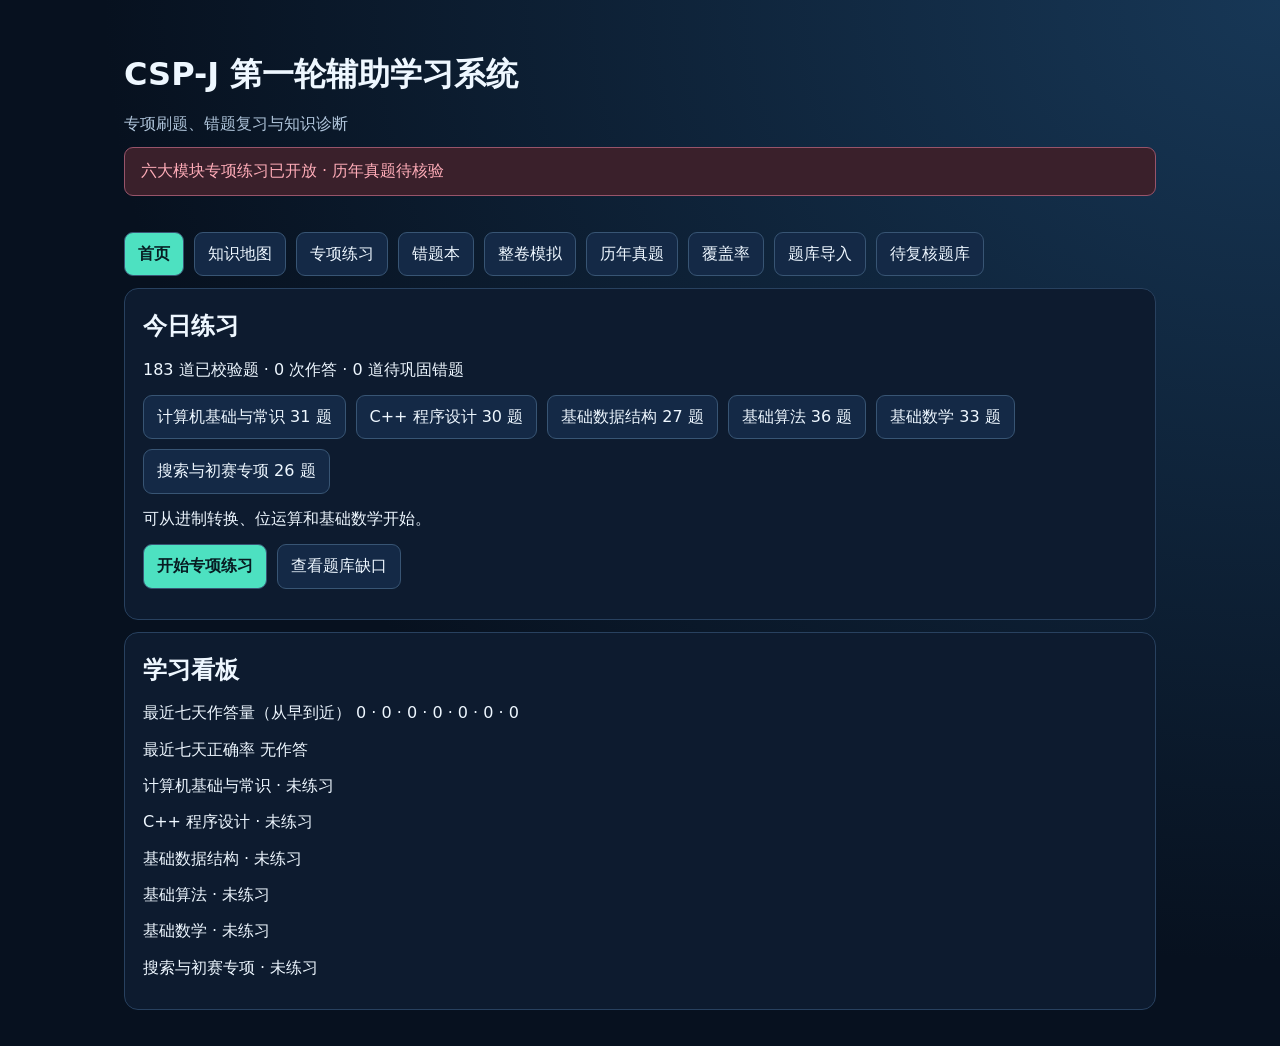
==== commit 0b61002c: "Publish six CSP-J practice modules and timed mock exams" ====
--- a/csp-j/index.html
+++ b/csp-j/index.html
@@ -4,10 +4,10 @@
 <style>
 *{box-sizing:border-box}body{margin:0;background:radial-gradient(ellipse at top right,#173756,transparent 65%),#07111f;color:#eef7ff;font:16px/1.65 system-ui,sans-serif;min-height:100vh}main{max-width:1080px;margin:auto;padding:24px}header{padding:24px 0}h1,h2,p{margin:0 0 10px}header p,small{color:#afc4da}nav, .row{display:flex;flex-wrap:wrap;gap:10px;margin:12px 0}button,select,input{font:inherit;color:inherit;border:1px solid #385574;border-radius:9px;background:#142946;padding:8px 13px}button{cursor:pointer}button:hover,button:focus-visible{border-color:#4de1c1}button[aria-current=true],.primary{background:#4de1c1;color:#071c22;font-weight:700}article,details{background:#0d1b2f;border:1px solid #28415f;border-radius:14px;padding:18px;margin:12px 0}summary{cursor:pointer}.bad{color:#ffacb8}.good{color:#81ebae}.mid{color:#ffd18a}.banner{background:#3a202b;padding:10px 16px;border-radius:9px;border:1px solid #98546a}.option{display:block;width:100%;text-align:left;margin:8px 0}.scroll{overflow:auto}table{border-collapse:collapse;width:100%;white-space:nowrap}th,td{padding:8px 12px;text-align:left;border-bottom:1px solid #28415f}a{color:#7fc0ff}pre{overflow:auto}label{display:grid;gap:4px}@media(max-width:600px){main{padding:14px}header{padding:12px 0}article{padding:12px}}
 </style>
-<main><header><h1>CSP-J 第一轮辅助学习系统</h1><p>专项刷题、错题复习与知识诊断</p><div class="banner bad">题库未达发布标准 · 57 个考点仍有缺口</div></header>
+<main><header><h1>CSP-J 第一轮辅助学习系统</h1><p>专项刷题、错题复习与知识诊断</p><div class="banner bad">六大模块专项练习已开放 · 历年真题待核验</div></header>
 <nav aria-label="学习导航"></nav><section id="view"></section></main>
 <script id="topics" type="application/json">[{"id":"A1","module":"计算机基础与常识","name":"计算机组成","outline_id":null,"difficulty":null,"exam_freq":null},{"id":"A2","module":"计算机基础与常识","name":"存储单位","outline_id":null,"difficulty":null,"exam_freq":null},{"id":"A3","module":"计算机基础与常识","name":"进制转换","outline_id":null,"difficulty":null,"exam_freq":null},{"id":"A4","module":"计算机基础与常识","name":"操作系统","outline_id":null,"difficulty":null,"exam_freq":null},{"id":"A5","module":"计算机基础与常识","name":"网络基础","outline_id":null,"difficulty":null,"exam_freq":null},{"id":"A6","module":"计算机基础与常识","name":"信息安全","outline_id":null,"difficulty":null,"exam_freq":null},{"id":"A7","module":"计算机基础与常识","name":"计算机历史","outline_id":null,"difficulty":null,"exam_freq":null},{"id":"A8","module":"计算机基础与常识","name":"竞赛规则","outline_id":null,"difficulty":null,"exam_freq":null},{"id":"A9","module":"计算机基础与常识","name":"编译与运行","outline_id":null,"difficulty":null,"exam_freq":null},{"id":"A10","module":"计算机基础与常识","name":"g++ 选项","outline_id":null,"difficulty":null,"exam_freq":null},{"id":"B1","module":"C++ 程序设计","name":"变量与类型","outline_id":null,"difficulty":null,"exam_freq":null},{"id":"B2","module":"C++ 程序设计","name":"常量与赋值","outline_id":null,"difficulty":null,"exam_freq":null},{"id":"B3","module":"C++ 程序设计","name":"输入输出","outline_id":null,"difficulty":null,"exam_freq":null},{"id":"B4","module":"C++ 程序设计","name":"运算符与表达式","outline_id":null,"difficulty":null,"exam_freq":null},{"id":"B5","module":"C++ 程序设计","name":"条件语句","outline_id":null,"difficulty":null,"exam_freq":null},{"id":"B6","module":"C++ 程序设计","name":"循环","outline_id":null,"difficulty":null,"exam_freq":null},{"id":"B7","module":"C++ 程序设计","name":"位运算","outline_id":null,"difficulty":null,"exam_freq":null},{"id":"B8","module":"C++ 程序设计","name":"数学函数","outline_id":null,"difficulty":null,"exam_freq":null},{"id":"B9","module":"C++ 程序设计","name":"一维数组","outline_id":null,"difficulty":null,"exam_freq":null},{"id":"B10","module":"C++ 程序设计","name":"二维数组","outline_id":null,"difficulty":null,"exam_freq":null},{"id":"B11","module":"C++ 程序设计","name":"字符与字符串","outline_id":null,"difficulty":null,"exam_freq":null},{"id":"B12","module":"C++ 程序设计","name":"函数","outline_id":null,"difficulty":null,"exam_freq":null},{"id":"B13","module":"C++ 程序设计","name":"递归","outline_id":null,"difficulty":null,"exam_freq":null},{"id":"B14","module":"C++ 程序设计","name":"结构体","outline_id":null,"difficulty":null,"exam_freq":null},{"id":"B15","module":"C++ 程序设计","name":"指针","outline_id":null,"difficulty":null,"exam_freq":null},{"id":"B16","module":"C++ 程序设计","name":"文件操作","outline_id":null,"difficulty":null,"exam_freq":null},{"id":"C1","module":"基础数据结构","name":"栈","outline_id":null,"difficulty":null,"exam_freq":null},{"id":"C2","module":"基础数据结构","name":"队列","outline_id":null,"difficulty":null,"exam_freq":null},{"id":"C3","module":"基础数据结构","name":"链表","outline_id":null,"difficulty":null,"exam_freq":null},{"id":"C4","module":"基础数据结构","name":"堆与优先队列","outline_id":null,"difficulty":null,"exam_freq":null},{"id":"C5","module":"基础数据结构","name":"树与遍历","outline_id":null,"difficulty":null,"exam_freq":null},{"id":"C6","module":"基础数据结构","name":"图与存储","outline_id":null,"difficulty":null,"exam_freq":null},{"id":"C7","module":"基础数据结构","name":"二叉搜索树","outline_id":null,"difficulty":null,"exam_freq":null},{"id":"C8","module":"基础数据结构","name":"哈夫曼树","outline_id":null,"difficulty":null,"exam_freq":null},{"id":"D1","module":"基础算法","name":"模拟与枚举","outline_id":null,"difficulty":null,"exam_freq":null},{"id":"D2","module":"基础算法","name":"排序","outline_id":null,"difficulty":null,"exam_freq":null},{"id":"D3","module":"基础算法","name":"递推","outline_id":null,"difficulty":null,"exam_freq":null},{"id":"D4","module":"基础算法","name":"时间复杂度","outline_id":null,"difficulty":null,"exam_freq":null},{"id":"D5","module":"基础算法","name":"空间复杂度","outline_id":null,"difficulty":null,"exam_freq":null},{"id":"D6","module":"基础算法","name":"贪心","outline_id":null,"difficulty":null,"exam_freq":null},{"id":"D7","module":"基础算法","name":"二分查找","outline_id":null,"difficulty":null,"exam_freq":null},{"id":"D8","module":"基础算法","name":"前缀和与差分","outline_id":null,"difficulty":null,"exam_freq":null},{"id":"D9","module":"基础算法","name":"双指针","outline_id":null,"difficulty":null,"exam_freq":null},{"id":"D10","module":"基础算法","name":"高精度","outline_id":null,"difficulty":null,"exam_freq":null},{"id":"D11","module":"基础算法","name":"动态规划","outline_id":null,"difficulty":null,"exam_freq":null},{"id":"E1","module":"基础数学","name":"素数与筛法","outline_id":null,"difficulty":null,"exam_freq":null},{"id":"E2","module":"基础数学","name":"GCD 与 LCM","outline_id":null,"difficulty":null,"exam_freq":null},{"id":"E3","module":"基础数学","name":"质因数分解","outline_id":null,"difficulty":null,"exam_freq":null},{"id":"E4","module":"基础数学","name":"快速幂","outline_id":null,"difficulty":null,"exam_freq":null},{"id":"E5","module":"基础数学","name":"排列组合","outline_id":null,"difficulty":null,"exam_freq":null},{"id":"E6","module":"基础数学","name":"概率与期望","outline_id":null,"difficulty":null,"exam_freq":null},{"id":"F1","module":"搜索与初赛专项","name":"DFS","outline_id":null,"difficulty":null,"exam_freq":null},{"id":"F2","module":"搜索与初赛专项","name":"BFS","outline_id":null,"difficulty":null,"exam_freq":null},{"id":"F3","module":"搜索与初赛专项","name":"全排列","outline_id":null,"difficulty":null,"exam_freq":null},{"id":"F4","module":"搜索与初赛专项","name":"剪枝","outline_id":null,"difficulty":null,"exam_freq":null},{"id":"F5","module":"搜索与初赛专项","name":"程序阅读","outline_id":null,"difficulty":null,"exam_freq":null},{"id":"F6","module":"搜索与初赛专项","name":"完善程序","outline_id":null,"difficulty":null,"exam_freq":null}]</script>
-<script id="questions" type="application/json">[{"id":"OR-1","kp_ids":["A2"],"difficulty":1,"type":"single_choice","family":"T3","stem":"3 KiB 等于多少字节？","options":[{"key":"A","text":"3000"},{"key":"B","text":"3072"},{"key":"C","text":"384"},{"key":"D","text":"24576"}],"answer":"B","explain":"每 KiB 等于 1024 字节。3000 用了十进制换算，384 多除了一次 8，24576 是对应的位数。","source":{"kind":"generated","name":"本站原创","url":"https://xalinchi.github.io/csp-j/","license":"self-generated","collected_at":"2026-11-24"},"verify":{"method":"solver","evidence":"3*1024","verified_at":"2026-11-24"},"status":"active","fingerprint":"e2ff5f9c48d3d1f19ff3b342ae317da4ded6fcc5"},{"id":"OR-2","kp_ids":["A3"],"difficulty":1,"type":"single_choice","family":"T3","stem":"二进制 101101 对应的十进制整数是？","options":[{"key":"A","text":"41"},{"key":"B","text":"44"},{"key":"C","text":"45"},{"key":"D","text":"53"}],"answer":"C","explain":"相加 32＋8＋4＋1。41 漏了 4，44 漏了 1，53 把 8 当成 16。","source":{"kind":"generated","name":"本站原创","url":"https://xalinchi.github.io/csp-j/","license":"self-generated","collected_at":"2026-11-24"},"verify":{"method":"solver","evidence":"parseInt('101101',2)","verified_at":"2026-11-24"},"status":"active","fingerprint":"26dd2282a8c49ef9ae58875ffdb4ca62e7d69fd4"},{"id":"OR-3","kp_ids":["E5"],"difficulty":1,"type":"single_choice","family":"T3","stem":"5 名同学中任选 2 人组成小组，不计顺序，有多少种选法？","options":[{"key":"A","text":"5"},{"key":"B","text":"10"},{"key":"C","text":"20"},{"key":"D","text":"25"}],"answer":"B","explain":"按顺序选有 5×4 种，每组算了两次。5 只选一人，20 区分顺序，25 还允许重复。","source":{"kind":"generated","name":"本站原创","url":"https://xalinchi.github.io/csp-j/","license":"self-generated","collected_at":"2026-11-24"},"verify":{"method":"solver","evidence":"5*4/2","verified_at":"2026-11-24"},"status":"active","fingerprint":"c973ab9938061d653919029bedd1c6d87a5fc206"},{"id":"OR-4","kp_ids":["B7"],"difficulty":1,"type":"judge","family":"T2","stem":"12 与 10 按位异或的结果是 6。","options":[{"key":"A","text":"错误"},{"key":"B","text":"正确"}],"answer":"B","explain":"1100 和 1010 逐位异或得到 0110。","source":{"kind":"generated","name":"本站原创","url":"https://xalinchi.github.io/csp-j/","license":"self-generated","collected_at":"2026-11-24"},"verify":{"method":"solver","evidence":"(12^10)===6","verified_at":"2026-11-24"},"status":"active","fingerprint":"1033bdd80820daa98629f1c18aea9b6225314825"},{"id":"OR-5","kp_ids":["E1"],"difficulty":1,"type":"judge","family":"T2","stem":"49 是素数。","options":[{"key":"A","text":"错误"},{"key":"B","text":"正确"}],"answer":"A","explain":"49 能被 7 整除。","source":{"kind":"generated","name":"本站原创","url":"https://xalinchi.github.io/csp-j/","license":"self-generated","collected_at":"2026-11-24"},"verify":{"method":"solver","evidence":"![2,3,4,5,6,7].some(i=>49%i===0)","verified_at":"2026-11-24"},"status":"active","fingerprint":"e0519099a1e6cd321449c5a8021d044ff039b476"},{"id":"OR-6","kp_ids":["E4"],"difficulty":1,"type":"judge","family":"T2","stem":"3 的 5 次方除以 7 的余数是 5。","options":[{"key":"A","text":"错误"},{"key":"B","text":"正确"}],"answer":"B","explain":"243＝7×34＋5。","source":{"kind":"generated","name":"本站原创","url":"https://xalinchi.github.io/csp-j/","license":"self-generated","collected_at":"2026-11-24"},"verify":{"method":"solver","evidence":"3**5%7===5","verified_at":"2026-11-24"},"status":"active","fingerprint":"f209f5c51a85f3a36de9671c73ae05591d9b637e"},{"id":"OR-7","kp_ids":["B9"],"difficulty":1,"type":"judge","family":"T2","stem":"数组 [5, 3, 8, 2] 的下标 2 对应 3。","options":[{"key":"A","text":"错误"},{"key":"B","text":"正确"}],"answer":"A","explain":"数组从下标 0 开始，下标 2 对应 8。","source":{"kind":"generated","name":"本站原创","url":"https://xalinchi.github.io/csp-j/","license":"self-generated","collected_at":"2026-11-24"},"verify":{"method":"solver","evidence":"[5,3,8,2][2]===3","verified_at":"2026-11-24"},"status":"active","fingerprint":"01895dc5e019bacf097cd8035d2a83700895a86b"},{"id":"OR-8","kp_ids":["C1"],"difficulty":1,"type":"judge","family":"T2","stem":"空栈依次压入 4、9，弹出一次，再压入 6。当前栈顶是 6。","options":[{"key":"A","text":"错误"},{"key":"B","text":"正确"}],"answer":"B","explain":"先弹出 9，再压入 6。","source":{"kind":"generated","name":"本站原创","url":"https://xalinchi.github.io/csp-j/","license":"self-generated","collected_at":"2026-11-24"},"verify":{"method":"solver","evidence":"(()=>{const s=[4,9];s.pop();s.push(6);return s.at(-1)===6})()","verified_at":"2026-11-24"},"status":"active","fingerprint":"4dd5db83339880330504f2b3177eb9bf310dcbee"},{"id":"OR-9","kp_ids":["E2"],"difficulty":2,"type":"single_choice","family":"T3","stem":"用辗转相除法计算 252 和 105，它们的最大公约数是多少？","options":[{"key":"A","text":"7"},{"key":"B","text":"21"},{"key":"C","text":"42"},{"key":"D","text":"126"}],"answer":"B","explain":"252 除以 105 余 42，105 除以 42 余 21，42 被 21 整除。7 是公约数但更小，42 是中间余数，126 不是两数公约数。","source":{"kind":"generated","name":"本站原创","url":"https://xalinchi.github.io/csp-j/","license":"self-generated","collected_at":"2026-11-24"},"verify":{"method":"solver","op":"gcd","args":[252,105],"verified_at":"2026-11-24"},"status":"active","fingerprint":"2ef0f7f5f35a972f70798e339a129bd93fe7f1c0"},{"id":"OR-10","kp_ids":["B4"],"difficulty":2,"type":"single_choice","family":"T3","stem":"按 C++14 的整数余数规则，−17 % 5 的值是多少？","options":[{"key":"A","text":"−3"},{"key":"B","text":"2"},{"key":"C","text":"-2"},{"key":"D","text":"3"}],"answer":"C","explain":"商向零截断为 −3，余数是 −17−(−3)×5＝−2。A 是商，B 忽略负号，D 误用了向下取整后的非负余数。","source":{"kind":"generated","name":"本站原创","url":"https://xalinchi.github.io/csp-j/","license":"self-generated","collected_at":"2026-11-24"},"verify":{"method":"solver","op":"remainder","args":[-17,5],"verified_at":"2026-11-24"},"status":"active","fingerprint":"2b1e49aabff7238ddaeb2ccbe73a8e0a7ebd54a8"},{"id":"OR-11","kp_ids":["B6"],"difficulty":2,"type":"single_choice","family":"T3","stem":"循环变量 i 从 1 增到 8（含两端），每轮把 3×i 加入初始为 0 的累加器。累加结果是多少？","options":[{"key":"A","text":"84"},{"key":"B","text":"105"},{"key":"C","text":"108"},{"key":"D","text":"132"}],"answer":"C","explain":"1 到 8 的和为 36，再乘 3 得 108。84 漏了最后一轮，105 少加 3，132 多加了 24。","source":{"kind":"generated","name":"本站原创","url":"https://xalinchi.github.io/csp-j/","license":"self-generated","collected_at":"2026-11-24"},"verify":{"method":"solver","op":"arithmeticSum","args":[3,8],"verified_at":"2026-11-24"},"status":"active","fingerprint":"8df4f0bf847904e901ca008128a31c7196cfce48"},{"id":"OR-12","kp_ids":["D8"],"difficulty":2,"type":"single_choice","family":"T3","stem":"数组依次为 1 到 10。按从 1 开始的下标，区间 [4,8] 的元素和是多少？","options":[{"key":"A","text":"22"},{"key":"B","text":"26"},{"key":"C","text":"30"},{"key":"D","text":"33"}],"answer":"C","explain":"用前 8 项和 36 减前 3 项和 6 得 30。22 漏右端，26 漏左端，33 多算了 3。","source":{"kind":"generated","name":"本站原创","url":"https://xalinchi.github.io/csp-j/","license":"self-generated","collected_at":"2026-11-24"},"verify":{"method":"solver","op":"prefixRange","args":[4,8],"verified_at":"2026-11-24"},"status":"active","fingerprint":"e9a662574717e2e02ea780d42490eea5f7472066"},{"id":"OR-13","kp_ids":["F3"],"difficulty":2,"type":"single_choice","family":"T3","stem":"用 5 个不同字符排成长度为 3 的序列，每个字符最多用一次。有多少种序列？","options":[{"key":"A","text":"10"},{"key":"B","text":"15"},{"key":"C","text":"60"},{"key":"D","text":"125"}],"answer":"C","explain":"依次有 5、4、3 种选择。10 没区分顺序，15 把三个位置各 5 种相加，125 允许重复。","source":{"kind":"generated","name":"本站原创","url":"https://xalinchi.github.io/csp-j/","license":"self-generated","collected_at":"2026-11-24"},"verify":{"method":"solver","op":"permutations","args":[5,3],"verified_at":"2026-11-24"},"status":"active","fingerprint":"eaa23bfe03d0f7fb09fba3c028d7e1826fd0062a"},{"id":"OR-14","kp_ids":["D4"],"difficulty":1,"type":"single_choice","family":"T3","stem":"外层执行 12 轮，内层每轮固定执行 7 次同一操作。该操作总共执行多少次？","options":[{"key":"A","text":"19"},{"key":"B","text":"77"},{"key":"C","text":"84"},{"key":"D","text":"96"}],"answer":"C","explain":"每轮有 7 次，12×7＝84。19 把循环次数相加，77 少一轮，96 每轮多算一次。","source":{"kind":"generated","name":"本站原创","url":"https://xalinchi.github.io/csp-j/","license":"self-generated","collected_at":"2026-11-24"},"verify":{"method":"solver","op":"pairCount","args":[12,7],"verified_at":"2026-11-24"},"status":"active","fingerprint":"57b98a6dc3232d4d2bc84f2a39e3ccf4d7854b80"},{"id":"OR-15","kp_ids":["D7"],"difficulty":3,"type":"single_choice","family":"T3","stem":"区间含 31 项。每次比较后保留至多一半（向下取整），直到剩 0 项。至多比较几次？","options":[{"key":"A","text":"4"},{"key":"B","text":"5"},{"key":"C","text":"6"},{"key":"D","text":"15"}],"answer":"B","explain":"最慢规模依次为 31、15、7、3、1、0。4 漏了最后一项，6 多算了空区间，15 是第一次缩减后的规模。","source":{"kind":"generated","name":"本站原创","url":"https://xalinchi.github.io/csp-j/","license":"self-generated","collected_at":"2026-11-24"},"verify":{"method":"solver","op":"repeatedHalving","args":[31,2],"verified_at":"2026-11-24"},"status":"active","fingerprint":"b8838ade40154a66311c2f43eb6d3a488dc27acd"},{"id":"OR-16","kp_ids":["E4"],"difficulty":2,"type":"single_choice","family":"T3","stem":"计算 5 的 6 次方除以 7 的余数。","options":[{"key":"A","text":"1"},{"key":"B","text":"2"},{"key":"C","text":"5"},{"key":"D","text":"6"}],"answer":"A","explain":"5²≡4，5⁴≡2，所以 5⁶≡8≡1。B 是四次方余数，C 是一次方余数，D 把指数当成了余数。","source":{"kind":"generated","name":"本站原创","url":"https://xalinchi.github.io/csp-j/","license":"self-generated","collected_at":"2026-11-24"},"verify":{"method":"solver","op":"modularPower","args":[5,6],"verified_at":"2026-11-24"},"status":"active","fingerprint":"58e77f5228971724efb8087203aa3a438a5ee610"},{"id":"OR-17","kp_ids":["C2"],"difficulty":1,"type":"single_choice","family":"T3","stem":"空队列依次加入 14、21，再出队一次。当前队首是什么？","options":[{"key":"A","text":"7"},{"key":"B","text":"14"},{"key":"C","text":"21"},{"key":"D","text":"35"}],"answer":"C","explain":"先进先出，14 先离开，剩下 21。7 是差，14 已出队，35 是和。","source":{"kind":"generated","name":"本站原创","url":"https://xalinchi.github.io/csp-j/","license":"self-generated","collected_at":"2026-11-24"},"verify":{"method":"solver","op":"queueFront","args":[14,21],"verified_at":"2026-11-24"},"status":"active","fingerprint":"b0cff05bcf0200408c915f7564e0d4e88ecc9139"},{"id":"OR-18","kp_ids":["D2"],"difficulty":1,"type":"single_choice","family":"T3","stem":"升序冒泡排序首次比较相邻的 13 和 8 并按需交换。这一对位置中，交换后右侧是哪个数？","options":[{"key":"A","text":"5"},{"key":"B","text":"8"},{"key":"C","text":"13"},{"key":"D","text":"21"}],"answer":"C","explain":"交换后较大元素 13 向右，较小元素 8 向左。5 是差，21 是和。","source":{"kind":"generated","name":"本站原创","url":"https://xalinchi.github.io/csp-j/","license":"self-generated","collected_at":"2026-11-24"},"verify":{"method":"solver","op":"maxAdjacent","args":[13,8],"verified_at":"2026-11-24"},"status":"active","fingerprint":"4faac725c3546264cd6c73f46d716452df577308"},{"id":"OR-19","kp_ids":["E2"],"difficulty":2,"type":"single_choice","family":"T3","stem":"两盏灯分别每隔 12 秒和 18 秒闪一次。此刻同时闪，最早再同时闪是在几秒后？","options":[{"key":"A","text":"6"},{"key":"B","text":"30"},{"key":"C","text":"36"},{"key":"D","text":"216"}],"answer":"C","explain":"最小公倍数是 12×18÷6＝36。6 是最大公约数，30 不是公倍数，216 是公倍数但并非最小。","source":{"kind":"generated","name":"本站原创","url":"https://xalinchi.github.io/csp-j/","license":"self-generated","collected_at":"2026-11-24"},"verify":{"method":"solver","op":"lcm","args":[12,18],"verified_at":"2026-11-24"},"status":"active","fingerprint":"2820ac81f95cfcb0197e39f1baa6f19eef776e0d"},{"id":"OR-20","kp_ids":["E1"],"difficulty":2,"type":"judge","family":"T2","stem":"91 是素数。","options":[{"key":"A","text":"错误"},{"key":"B","text":"正确"}],"answer":"A","explain":"91＝7×13，存在 1 和 91 以外的正因数。","source":{"kind":"generated","name":"本站原创","url":"https://xalinchi.github.io/csp-j/","license":"self-generated","collected_at":"2026-11-24"},"verify":{"method":"solver","op":"prime","args":[91,0],"claim":true,"verified_at":"2026-11-24"},"status":"active","fingerprint":"92ef6d0a69771773b97cd51544188f89e188e3b2"},{"id":"OR-21","kp_ids":["E1"],"difficulty":1,"type":"judge","family":"T2","stem":"整数 2 是合数。","options":[{"key":"A","text":"错误"},{"key":"B","text":"正确"}],"answer":"A","explain":"2 只有 1 和 2 两个正因数，它是素数。","source":{"kind":"generated","name":"本站原创","url":"https://xalinchi.github.io/csp-j/","license":"self-generated","collected_at":"2026-11-24"},"verify":{"method":"solver","op":"prime","args":[2,0],"claim":false,"verified_at":"2026-11-24"},"status":"active","fingerprint":"fcc40349ba02d9d8dd21d450f729da727aa53ccc"},{"id":"GESP3-2","kp_ids":["A3"],"difficulty":1,"type":"single_choice","family":"T3","stem":"八进制 157 转换为十进制是多少？","options":[{"key":"A","text":"95"},{"key":"B","text":"103"},{"key":"C","text":"111"},{"key":"D","text":"127"}],"answer":"C","explain":"按位权展开为 64＋40＋7＝111。95 少了 16，103 少了 8；用八进制位权可逐位复查。","source":{"kind":"generated","name":"本地 GESP 3 级原创强化题，第 2 题","url":"https://xalinchi.github.io/csp-j/","license":"self-generated","collected_at":"2026-11-24"},"verify":{"method":"solver","evidence":"parseInt(\"157\",8)","verified_at":"2026-11-24"},"fingerprint":"1cc4a6ecb1c359caccc7395781145258cf0fc27f","status":"active"},{"id":"GESP3-3","kp_ids":["A3"],"difficulty":1,"type":"judge","family":"T2","stem":"十六进制 2F 与十进制 47 表示同一个数。","options":[{"key":"A","text":"正确"},{"key":"B","text":"错误"}],"answer":"A","explain":"2F 的十位权值贡献 2×16，F 的贡献是 15，合计 47。","source":{"kind":"generated","name":"本地 GESP 3 级原创强化题，第 3 题","url":"https://xalinchi.github.io/csp-j/","license":"self-generated","collected_at":"2026-11-24"},"verify":{"method":"solver","evidence":"parseInt(\"2F\",16)===47","verified_at":"2026-11-24"},"fingerprint":"d38b7b887e71035ac20b123d243e2d4406330a4d","status":"active"},{"id":"GESP3-4","kp_ids":["A3"],"difficulty":1,"type":"single_choice","family":"T3","stem":"把十进制 26 转成二进制，正确的是？","options":[{"key":"A","text":"10110"},{"key":"B","text":"11010"},{"key":"C","text":"11001"},{"key":"D","text":"11100"}],"answer":"B","explain":"26＝16＋8＋2，所以权值 16、8、2 所在位为 1，其他位为 0。","source":{"kind":"generated","name":"本地 GESP 3 级原创强化题，第 4 题","url":"https://xalinchi.github.io/csp-j/","license":"self-generated","collected_at":"2026-11-24"},"verify":{"method":"solver","evidence":"(26).toString(2)","verified_at":"2026-11-24"},"fingerprint":"6500445d538d9d0d467b1f850d68fbfb1c0730e8","status":"active"},{"id":"GESP3-5","kp_ids":["A3"],"difficulty":1,"type":"single_choice","family":"T3","stem":"把十进制 45 转成十六进制，正确的是？","options":[{"key":"A","text":"2B"},{"key":"B","text":"2C"},{"key":"C","text":"2D"},{"key":"D","text":"3D"}],"answer":"C","explain":"45＝2×16＋13，13 写作 D。2B、2C 分别是 43、44，3D 是 61。","source":{"kind":"generated","name":"本地 GESP 3 级原创强化题，第 5 题","url":"https://xalinchi.github.io/csp-j/","license":"self-generated","collected_at":"2026-11-24"},"verify":{"method":"solver","evidence":"(45).toString(16).toUpperCase()","verified_at":"2026-11-24"},"fingerprint":"b9de23c80d3a28be79f94300e6485d5a8f1eb1fb","status":"active"},{"id":"GESP3-32","kp_ids":["D1"],"difficulty":1,"type":"single_choice","family":"T3","stem":"枚举两位正整数，应使用哪个范围？","options":[{"key":"A","text":"0到99"},{"key":"B","text":"1到99"},{"key":"C","text":"10到99"},{"key":"D","text":"10到100"}],"answer":"C","explain":"两位正整数最小是 10，最大是 99，两端都要枚举。","source":{"kind":"generated","name":"本地 GESP 3 级原创强化题，第 32 题","url":"https://xalinchi.github.io/csp-j/","license":"self-generated","collected_at":"2026-11-24"},"verify":{"method":"solver","evidence":"[...Array(100).keys()].filter(n=>String(n).length===2).filter((_,i,a)=>i===0||i===a.length-1).join(\"到\")","verified_at":"2026-11-24"},"fingerprint":"0e1281347f1f03ec66ae75f6fe4ea684b82fc96c","status":"active"},{"id":"GESP3-34","kp_ids":["D1"],"difficulty":1,"type":"single_choice","family":"T3","stem":"1到10中能被3整除的整数有几个？","options":[{"key":"A","text":"2"},{"key":"B","text":"3"},{"key":"C","text":"4"},{"key":"D","text":"5"}],"answer":"B","explain":"符合条件的数是 3、6、9。0 在区间外，10 不能被 3 整除。","source":{"kind":"generated","name":"本地 GESP 3 级原创强化题，第 34 题","url":"https://xalinchi.github.io/csp-j/","license":"self-generated","collected_at":"2026-11-24"},"verify":{"method":"solver","evidence":"[...Array(10)].map((_,i)=>i+1).filter(n=>n%3===0).length","verified_at":"2026-11-24"},"fingerprint":"bad51700c0b75c4ef1ad636edabddb34e93c9460","status":"active"},{"id":"GESP3-35","kp_ids":["D1"],"difficulty":1,"type":"single_choice","family":"T3","stem":"枚举1到20，满足“是偶数且大于12”的数有几个？","options":[{"key":"A","text":"3"},{"key":"B","text":"4"},{"key":"C","text":"5"},{"key":"D","text":"6"}],"answer":"B","explain":"符合条件的是 14、16、18、20。严格大于 12，因此 12 不计入。","source":{"kind":"generated","name":"本地 GESP 3 级原创强化题，第 35 题","url":"https://xalinchi.github.io/csp-j/","license":"self-generated","collected_at":"2026-11-24"},"verify":{"method":"solver","evidence":"[...Array(20)].map((_,i)=>i+1).filter(n=>n>12&&n%2===0).length","verified_at":"2026-11-24"},"fingerprint":"19936727c1e35475113cc0cd9ee464f97cfff606","status":"active"},{"id":"GESP3-38","kp_ids":["D1"],"difficulty":1,"type":"single_choice","family":"T3","stem":"机器人初始在0，依次移动+4、-2、-3、+5，最终位置是？","options":[{"key":"A","text":"2"},{"key":"B","text":"4"},{"key":"C","text":"5"},{"key":"D","text":"6"}],"answer":"B","explain":"四次移动后的坐标依次是 4、2、−1、4。","source":{"kind":"generated","name":"本地 GESP 3 级原创强化题，第 38 题","url":"https://xalinchi.github.io/csp-j/","license":"self-generated","collected_at":"2026-11-24"},"verify":{"method":"solver","evidence":"[4,-2,-3,5].reduce((a,b)=>a+b,0)","verified_at":"2026-11-24"},"fingerprint":"40215a01fb371d33c605102f6ae81b3fec1934d4","status":"active"},{"id":"GESP3-41","kp_ids":["D1"],"difficulty":1,"type":"single_choice","family":"T3","stem":"计数器初值1，连续2轮每轮先加2再乘2，最终为？","options":[{"key":"A","text":"10"},{"key":"B","text":"12"},{"key":"C","text":"14"},{"key":"D","text":"16"}],"answer":"D","explain":"第一轮由 1 变为 6，第二轮由 6 变为 16。每轮先加再乘。","source":{"kind":"generated","name":"本地 GESP 3 级原创强化题，第 41 题","url":"https://xalinchi.github.io/csp-j/","license":"self-generated","collected_at":"2026-11-24"},"verify":{"method":"solver","evidence":"[1,2].reduce(x=>(x+2)*2,1)","verified_at":"2026-11-24"},"fingerprint":"6eaa3cedb4524eaeae3345af8d94abebd20f687f","status":"active"},{"id":"GESP4-24","kp_ids":["B10"],"difficulty":1,"type":"single_choice","family":"T3","stem":"2×3矩阵与3×4矩阵相乘，结果矩阵大小是？","options":[{"key":"A","text":"2×4"},{"key":"B","text":"3×3"},{"key":"C","text":"2×3"},{"key":"D","text":"3×4"}],"answer":"A","explain":"结果保留左矩阵的 2 行和右矩阵的 4 列。中间两个维度都是 3，用于配对求和。","source":{"kind":"generated","name":"本地 GESP 4 级原创强化题，第 24 题","url":"https://xalinchi.github.io/csp-j/","license":"self-generated","collected_at":"2026-11-24"},"verify":{"method":"solver","evidence":"[[2,3],[3,4]].map(([r,c],i)=>i===0?r:c).join(\"×\")","verified_at":"2026-11-24"},"fingerprint":"cc9fb11660f5581c379c0847accf14b0ddfeb34d","status":"active"},{"id":"GESP4-25","kp_ids":["D3"],"difficulty":1,"type":"single_choice","family":"T3","stem":"数列a1=2，a(n)=a(n-1)+3，则a4是？","options":[{"key":"A","text":"8"},{"key":"B","text":"9"},{"key":"C","text":"11"},{"key":"D","text":"14"}],"answer":"C","explain":"从 a₁＝2 开始加 3 三次，得到 2、5、8、11。","source":{"kind":"generated","name":"本地 GESP 4 级原创强化题，第 25 题","url":"https://xalinchi.github.io/csp-j/","license":"self-generated","collected_at":"2026-11-24"},"verify":{"method":"solver","evidence":"[2,3,4].reduce(x=>x+3,2)","verified_at":"2026-11-24"},"fingerprint":"1e3ead002279da45d5b6d667ee1fdea3ae486a3d","status":"active"},{"id":"GESP4-27","kp_ids":["D3"],"difficulty":1,"type":"single_choice","family":"T3","stem":"a1=1，a2=2，a(n)=a(n-1)+a(n-2)，a5为？","options":[{"key":"A","text":"5"},{"key":"B","text":"7"},{"key":"C","text":"8"},{"key":"D","text":"10"}],"answer":"C","explain":"从 1、2 出发，依次相加得到 3、5、8。","source":{"kind":"generated","name":"本地 GESP 4 级原创强化题，第 27 题","url":"https://xalinchi.github.io/csp-j/","license":"self-generated","collected_at":"2026-11-24"},"verify":{"method":"solver","evidence":"[3,4,5].reduce(([a,b])=>[b,a+b],[1,2])[1]","verified_at":"2026-11-24"},"fingerprint":"bdd876345056802af9a2789aa0c4ac2456e4575c","status":"active"}]</script>
+<script id="questions" type="application/json">[{"id":"OR-1","kp_ids":["A2"],"difficulty":1,"type":"single_choice","family":"T3","stem":"3 KiB 等于多少字节？","options":[{"key":"A","text":"3000"},{"key":"B","text":"3072"},{"key":"C","text":"384"},{"key":"D","text":"24576"}],"answer":"B","explain":"每 KiB 等于 1024 字节。3000 用了十进制换算，384 多除了一次 8，24576 是对应的位数。","source":{"kind":"generated","name":"本站原创","url":"https://xalinchi.github.io/csp-j/","license":"self-generated","collected_at":"2026-11-24"},"verify":{"method":"solver","evidence":"3*1024","verified_at":"2026-11-24"},"status":"active","fingerprint":"e2ff5f9c48d3d1f19ff3b342ae317da4ded6fcc5"},{"id":"OR-2","kp_ids":["A3"],"difficulty":1,"type":"single_choice","family":"T3","stem":"二进制 101101 对应的十进制整数是？","options":[{"key":"A","text":"41"},{"key":"B","text":"44"},{"key":"C","text":"45"},{"key":"D","text":"53"}],"answer":"C","explain":"相加 32＋8＋4＋1。41 漏了 4，44 漏了 1，53 把 8 当成 16。","source":{"kind":"generated","name":"本站原创","url":"https://xalinchi.github.io/csp-j/","license":"self-generated","collected_at":"2026-11-24"},"verify":{"method":"solver","evidence":"parseInt('101101',2)","verified_at":"2026-11-24"},"status":"active","fingerprint":"26dd2282a8c49ef9ae58875ffdb4ca62e7d69fd4"},{"id":"OR-3","kp_ids":["E5"],"difficulty":1,"type":"single_choice","family":"T3","stem":"5 名同学中任选 2 人组成小组，不计顺序，有多少种选法？","options":[{"key":"A","text":"5"},{"key":"B","text":"10"},{"key":"C","text":"20"},{"key":"D","text":"25"}],"answer":"B","explain":"按顺序选有 5×4 种，每组算了两次。5 只选一人，20 区分顺序，25 还允许重复。","source":{"kind":"generated","name":"本站原创","url":"https://xalinchi.github.io/csp-j/","license":"self-generated","collected_at":"2026-11-24"},"verify":{"method":"solver","evidence":"5*4/2","verified_at":"2026-11-24"},"status":"active","fingerprint":"c973ab9938061d653919029bedd1c6d87a5fc206"},{"id":"OR-4","kp_ids":["B7"],"difficulty":1,"type":"judge","family":"T2","stem":"12 与 10 按位异或的结果是 6。","options":[{"key":"A","text":"错误"},{"key":"B","text":"正确"}],"answer":"B","explain":"1100 和 1010 逐位异或得到 0110。","source":{"kind":"generated","name":"本站原创","url":"https://xalinchi.github.io/csp-j/","license":"self-generated","collected_at":"2026-11-24"},"verify":{"method":"solver","evidence":"(12^10)===6","verified_at":"2026-11-24"},"status":"active","fingerprint":"1033bdd80820daa98629f1c18aea9b6225314825"},{"id":"OR-5","kp_ids":["E1"],"difficulty":1,"type":"judge","family":"T2","stem":"49 是素数。","options":[{"key":"A","text":"错误"},{"key":"B","text":"正确"}],"answer":"A","explain":"49 能被 7 整除。","source":{"kind":"generated","name":"本站原创","url":"https://xalinchi.github.io/csp-j/","license":"self-generated","collected_at":"2026-11-24"},"verify":{"method":"solver","evidence":"![2,3,4,5,6,7].some(i=>49%i===0)","verified_at":"2026-11-24"},"status":"active","fingerprint":"e0519099a1e6cd321449c5a8021d044ff039b476"},{"id":"OR-6","kp_ids":["E4"],"difficulty":1,"type":"judge","family":"T2","stem":"3 的 5 次方除以 7 的余数是 5。","options":[{"key":"A","text":"错误"},{"key":"B","text":"正确"}],"answer":"B","explain":"243＝7×34＋5。","source":{"kind":"generated","name":"本站原创","url":"https://xalinchi.github.io/csp-j/","license":"self-generated","collected_at":"2026-11-24"},"verify":{"method":"solver","evidence":"3**5%7===5","verified_at":"2026-11-24"},"status":"active","fingerprint":"f209f5c51a85f3a36de9671c73ae05591d9b637e"},{"id":"OR-7","kp_ids":["B9"],"difficulty":1,"type":"judge","family":"T2","stem":"数组 [5, 3, 8, 2] 的下标 2 对应 3。","options":[{"key":"A","text":"错误"},{"key":"B","text":"正确"}],"answer":"A","explain":"数组从下标 0 开始，下标 2 对应 8。","source":{"kind":"generated","name":"本站原创","url":"https://xalinchi.github.io/csp-j/","license":"self-generated","collected_at":"2026-11-24"},"verify":{"method":"solver","evidence":"[5,3,8,2][2]===3","verified_at":"2026-11-24"},"status":"active","fingerprint":"01895dc5e019bacf097cd8035d2a83700895a86b"},{"id":"OR-8","kp_ids":["C1"],"difficulty":1,"type":"judge","family":"T2","stem":"空栈依次压入 4、9，弹出一次，再压入 6。当前栈顶是 6。","options":[{"key":"A","text":"错误"},{"key":"B","text":"正确"}],"answer":"B","explain":"先弹出 9，再压入 6。","source":{"kind":"generated","name":"本站原创","url":"https://xalinchi.github.io/csp-j/","license":"self-generated","collected_at":"2026-11-24"},"verify":{"method":"solver","evidence":"(()=>{const s=[4,9];s.pop();s.push(6);return s.at(-1)===6})()","verified_at":"2026-11-24"},"status":"active","fingerprint":"4dd5db83339880330504f2b3177eb9bf310dcbee"},{"id":"OR-9","kp_ids":["E2"],"difficulty":2,"type":"single_choice","family":"T3","stem":"用辗转相除法计算 252 和 105，它们的最大公约数是多少？","options":[{"key":"A","text":"7"},{"key":"B","text":"21"},{"key":"C","text":"42"},{"key":"D","text":"126"}],"answer":"B","explain":"252 除以 105 余 42，105 除以 42 余 21，42 被 21 整除。7 是公约数但更小，42 是中间余数，126 不是两数公约数。","source":{"kind":"generated","name":"本站原创","url":"https://xalinchi.github.io/csp-j/","license":"self-generated","collected_at":"2026-11-24"},"verify":{"method":"solver","op":"gcd","args":[252,105],"verified_at":"2026-11-24"},"status":"active","fingerprint":"2ef0f7f5f35a972f70798e339a129bd93fe7f1c0"},{"id":"OR-10","kp_ids":["B4"],"difficulty":2,"type":"single_choice","family":"T3","stem":"按 C++14 的整数余数规则，−17 % 5 的值是多少？","options":[{"key":"A","text":"−3"},{"key":"B","text":"2"},{"key":"C","text":"-2"},{"key":"D","text":"3"}],"answer":"C","explain":"商向零截断为 −3，余数是 −17−(−3)×5＝−2。A 是商，B 忽略负号，D 误用了向下取整后的非负余数。","source":{"kind":"generated","name":"本站原创","url":"https://xalinchi.github.io/csp-j/","license":"self-generated","collected_at":"2026-11-24"},"verify":{"method":"solver","op":"remainder","args":[-17,5],"verified_at":"2026-11-24"},"status":"active","fingerprint":"2b1e49aabff7238ddaeb2ccbe73a8e0a7ebd54a8"},{"id":"OR-11","kp_ids":["B6"],"difficulty":2,"type":"single_choice","family":"T3","stem":"循环变量 i 从 1 增到 8（含两端），每轮把 3×i 加入初始为 0 的累加器。累加结果是多少？","options":[{"key":"A","text":"84"},{"key":"B","text":"105"},{"key":"C","text":"108"},{"key":"D","text":"132"}],"answer":"C","explain":"1 到 8 的和为 36，再乘 3 得 108。84 漏了最后一轮，105 少加 3，132 多加了 24。","source":{"kind":"generated","name":"本站原创","url":"https://xalinchi.github.io/csp-j/","license":"self-generated","collected_at":"2026-11-24"},"verify":{"method":"solver","op":"arithmeticSum","args":[3,8],"verified_at":"2026-11-24"},"status":"active","fingerprint":"8df4f0bf847904e901ca008128a31c7196cfce48"},{"id":"OR-12","kp_ids":["D8"],"difficulty":2,"type":"single_choice","family":"T3","stem":"数组依次为 1 到 10。按从 1 开始的下标，区间 [4,8] 的元素和是多少？","options":[{"key":"A","text":"22"},{"key":"B","text":"26"},{"key":"C","text":"30"},{"key":"D","text":"33"}],"answer":"C","explain":"用前 8 项和 36 减前 3 项和 6 得 30。22 漏右端，26 漏左端，33 多算了 3。","source":{"kind":"generated","name":"本站原创","url":"https://xalinchi.github.io/csp-j/","license":"self-generated","collected_at":"2026-11-24"},"verify":{"method":"solver","op":"prefixRange","args":[4,8],"verified_at":"2026-11-24"},"status":"active","fingerprint":"e9a662574717e2e02ea780d42490eea5f7472066"},{"id":"OR-13","kp_ids":["F3"],"difficulty":2,"type":"single_choice","family":"T3","stem":"用 5 个不同字符排成长度为 3 的序列，每个字符最多用一次。有多少种序列？","options":[{"key":"A","text":"10"},{"key":"B","text":"15"},{"key":"C","text":"60"},{"key":"D","text":"125"}],"answer":"C","explain":"依次有 5、4、3 种选择。10 没区分顺序，15 把三个位置各 5 种相加，125 允许重复。","source":{"kind":"generated","name":"本站原创","url":"https://xalinchi.github.io/csp-j/","license":"self-generated","collected_at":"2026-11-24"},"verify":{"method":"solver","op":"permutations","args":[5,3],"verified_at":"2026-11-24"},"status":"active","fingerprint":"eaa23bfe03d0f7fb09fba3c028d7e1826fd0062a"},{"id":"OR-14","kp_ids":["D4"],"difficulty":1,"type":"single_choice","family":"T3","stem":"外层执行 12 轮，内层每轮固定执行 7 次同一操作。该操作总共执行多少次？","options":[{"key":"A","text":"19"},{"key":"B","text":"77"},{"key":"C","text":"84"},{"key":"D","text":"96"}],"answer":"C","explain":"每轮有 7 次，12×7＝84。19 把循环次数相加，77 少一轮，96 每轮多算一次。","source":{"kind":"generated","name":"本站原创","url":"https://xalinchi.github.io/csp-j/","license":"self-generated","collected_at":"2026-11-24"},"verify":{"method":"solver","op":"pairCount","args":[12,7],"verified_at":"2026-11-24"},"status":"active","fingerprint":"57b98a6dc3232d4d2bc84f2a39e3ccf4d7854b80"},{"id":"OR-15","kp_ids":["D7"],"difficulty":3,"type":"single_choice","family":"T3","stem":"区间含 31 项。每次比较后保留至多一半（向下取整），直到剩 0 项。至多比较几次？","options":[{"key":"A","text":"4"},{"key":"B","text":"5"},{"key":"C","text":"6"},{"key":"D","text":"15"}],"answer":"B","explain":"最慢规模依次为 31、15、7、3、1、0。4 漏了最后一项，6 多算了空区间，15 是第一次缩减后的规模。","source":{"kind":"generated","name":"本站原创","url":"https://xalinchi.github.io/csp-j/","license":"self-generated","collected_at":"2026-11-24"},"verify":{"method":"solver","op":"repeatedHalving","args":[31,2],"verified_at":"2026-11-24"},"status":"active","fingerprint":"b8838ade40154a66311c2f43eb6d3a488dc27acd"},{"id":"OR-16","kp_ids":["E4"],"difficulty":2,"type":"single_choice","family":"T3","stem":"计算 5 的 6 次方除以 7 的余数。","options":[{"key":"A","text":"1"},{"key":"B","text":"2"},{"key":"C","text":"5"},{"key":"D","text":"6"}],"answer":"A","explain":"5²≡4，5⁴≡2，所以 5⁶≡8≡1。B 是四次方余数，C 是一次方余数，D 把指数当成了余数。","source":{"kind":"generated","name":"本站原创","url":"https://xalinchi.github.io/csp-j/","license":"self-generated","collected_at":"2026-11-24"},"verify":{"method":"solver","op":"modularPower","args":[5,6],"verified_at":"2026-11-24"},"status":"active","fingerprint":"58e77f5228971724efb8087203aa3a438a5ee610"},{"id":"OR-17","kp_ids":["C2"],"difficulty":1,"type":"single_choice","family":"T3","stem":"空队列依次加入 14、21，再出队一次。当前队首是什么？","options":[{"key":"A","text":"7"},{"key":"B","text":"14"},{"key":"C","text":"21"},{"key":"D","text":"35"}],"answer":"C","explain":"先进先出，14 先离开，剩下 21。7 是差，14 已出队，35 是和。","source":{"kind":"generated","name":"本站原创","url":"https://xalinchi.github.io/csp-j/","license":"self-generated","collected_at":"2026-11-24"},"verify":{"method":"solver","op":"queueFront","args":[14,21],"verified_at":"2026-11-24"},"status":"active","fingerprint":"b0cff05bcf0200408c915f7564e0d4e88ecc9139"},{"id":"OR-18","kp_ids":["D2"],"difficulty":1,"type":"single_choice","family":"T3","stem":"升序冒泡排序首次比较相邻的 13 和 8 并按需交换。这一对位置中，交换后右侧是哪个数？","options":[{"key":"A","text":"5"},{"key":"B","text":"8"},{"key":"C","text":"13"},{"key":"D","text":"21"}],"answer":"C","explain":"交换后较大元素 13 向右，较小元素 8 向左。5 是差，21 是和。","source":{"kind":"generated","name":"本站原创","url":"https://xalinchi.github.io/csp-j/","license":"self-generated","collected_at":"2026-11-24"},"verify":{"method":"solver","op":"maxAdjacent","args":[13,8],"verified_at":"2026-11-24"},"status":"active","fingerprint":"4faac725c3546264cd6c73f46d716452df577308"},{"id":"OR-19","kp_ids":["E2"],"difficulty":2,"type":"single_choice","family":"T3","stem":"两盏灯分别每隔 12 秒和 18 秒闪一次。此刻同时闪，最早再同时闪是在几秒后？","options":[{"key":"A","text":"6"},{"key":"B","text":"30"},{"key":"C","text":"36"},{"key":"D","text":"216"}],"answer":"C","explain":"最小公倍数是 12×18÷6＝36。6 是最大公约数，30 不是公倍数，216 是公倍数但并非最小。","source":{"kind":"generated","name":"本站原创","url":"https://xalinchi.github.io/csp-j/","license":"self-generated","collected_at":"2026-11-24"},"verify":{"method":"solver","op":"lcm","args":[12,18],"verified_at":"2026-11-24"},"status":"active","fingerprint":"2820ac81f95cfcb0197e39f1baa6f19eef776e0d"},{"id":"OR-20","kp_ids":["E1"],"difficulty":2,"type":"judge","family":"T2","stem":"91 是素数。","options":[{"key":"A","text":"错误"},{"key":"B","text":"正确"}],"answer":"A","explain":"91＝7×13，存在 1 和 91 以外的正因数。","source":{"kind":"generated","name":"本站原创","url":"https://xalinchi.github.io/csp-j/","license":"self-generated","collected_at":"2026-11-24"},"verify":{"method":"solver","op":"prime","args":[91,0],"claim":true,"verified_at":"2026-11-24"},"status":"active","fingerprint":"92ef6d0a69771773b97cd51544188f89e188e3b2"},{"id":"OR-21","kp_ids":["E1"],"difficulty":1,"type":"judge","family":"T2","stem":"整数 2 是合数。","options":[{"key":"A","text":"错误"},{"key":"B","text":"正确"}],"answer":"A","explain":"2 只有 1 和 2 两个正因数，它是素数。","source":{"kind":"generated","name":"本站原创","url":"https://xalinchi.github.io/csp-j/","license":"self-generated","collected_at":"2026-11-24"},"verify":{"method":"solver","op":"prime","args":[2,0],"claim":false,"verified_at":"2026-11-24"},"status":"active","fingerprint":"fcc40349ba02d9d8dd21d450f729da727aa53ccc"},{"id":"GESP3-2","kp_ids":["A3"],"difficulty":1,"type":"single_choice","family":"T3","stem":"八进制 157 转换为十进制是多少？","options":[{"key":"A","text":"95"},{"key":"B","text":"103"},{"key":"C","text":"111"},{"key":"D","text":"127"}],"answer":"C","explain":"按位权展开为 64＋40＋7＝111。95 少了 16，103 少了 8；用八进制位权可逐位复查。","source":{"kind":"generated","name":"本地 GESP 3 级原创强化题，第 2 题","url":"https://xalinchi.github.io/csp-j/","license":"self-generated","collected_at":"2026-11-24"},"verify":{"method":"solver","evidence":"parseInt(\"157\",8)","verified_at":"2026-11-24"},"fingerprint":"1cc4a6ecb1c359caccc7395781145258cf0fc27f","status":"active"},{"id":"GESP3-3","kp_ids":["A3"],"difficulty":1,"type":"judge","family":"T2","stem":"十六进制 2F 与十进制 47 表示同一个数。","options":[{"key":"A","text":"正确"},{"key":"B","text":"错误"}],"answer":"A","explain":"2F 的十位权值贡献 2×16，F 的贡献是 15，合计 47。","source":{"kind":"generated","name":"本地 GESP 3 级原创强化题，第 3 题","url":"https://xalinchi.github.io/csp-j/","license":"self-generated","collected_at":"2026-11-24"},"verify":{"method":"solver","evidence":"parseInt(\"2F\",16)===47","verified_at":"2026-11-24"},"fingerprint":"d38b7b887e71035ac20b123d243e2d4406330a4d","status":"active"},{"id":"GESP3-4","kp_ids":["A3"],"difficulty":1,"type":"single_choice","family":"T3","stem":"把十进制 26 转成二进制，正确的是？","options":[{"key":"A","text":"10110"},{"key":"B","text":"11010"},{"key":"C","text":"11001"},{"key":"D","text":"11100"}],"answer":"B","explain":"26＝16＋8＋2，所以权值 16、8、2 所在位为 1，其他位为 0。","source":{"kind":"generated","name":"本地 GESP 3 级原创强化题，第 4 题","url":"https://xalinchi.github.io/csp-j/","license":"self-generated","collected_at":"2026-11-24"},"verify":{"method":"solver","evidence":"(26).toString(2)","verified_at":"2026-11-24"},"fingerprint":"6500445d538d9d0d467b1f850d68fbfb1c0730e8","status":"active"},{"id":"GESP3-5","kp_ids":["A3"],"difficulty":1,"type":"single_choice","family":"T3","stem":"把十进制 45 转成十六进制，正确的是？","options":[{"key":"A","text":"2B"},{"key":"B","text":"2C"},{"key":"C","text":"2D"},{"key":"D","text":"3D"}],"answer":"C","explain":"45＝2×16＋13，13 写作 D。2B、2C 分别是 43、44，3D 是 61。","source":{"kind":"generated","name":"本地 GESP 3 级原创强化题，第 5 题","url":"https://xalinchi.github.io/csp-j/","license":"self-generated","collected_at":"2026-11-24"},"verify":{"method":"solver","evidence":"(45).toString(16).toUpperCase()","verified_at":"2026-11-24"},"fingerprint":"b9de23c80d3a28be79f94300e6485d5a8f1eb1fb","status":"active"},{"id":"GESP3-32","kp_ids":["D1"],"difficulty":1,"type":"single_choice","family":"T3","stem":"枚举两位正整数，应使用哪个范围？","options":[{"key":"A","text":"0到99"},{"key":"B","text":"1到99"},{"key":"C","text":"10到99"},{"key":"D","text":"10到100"}],"answer":"C","explain":"两位正整数最小是 10，最大是 99，两端都要枚举。","source":{"kind":"generated","name":"本地 GESP 3 级原创强化题，第 32 题","url":"https://xalinchi.github.io/csp-j/","license":"self-generated","collected_at":"2026-11-24"},"verify":{"method":"solver","evidence":"[...Array(100).keys()].filter(n=>String(n).length===2).filter((_,i,a)=>i===0||i===a.length-1).join(\"到\")","verified_at":"2026-11-24"},"fingerprint":"0e1281347f1f03ec66ae75f6fe4ea684b82fc96c","status":"active"},{"id":"GESP3-34","kp_ids":["D1"],"difficulty":1,"type":"single_choice","family":"T3","stem":"1到10中能被3整除的整数有几个？","options":[{"key":"A","text":"2"},{"key":"B","text":"3"},{"key":"C","text":"4"},{"key":"D","text":"5"}],"answer":"B","explain":"符合条件的数是 3、6、9。0 在区间外，10 不能被 3 整除。","source":{"kind":"generated","name":"本地 GESP 3 级原创强化题，第 34 题","url":"https://xalinchi.github.io/csp-j/","license":"self-generated","collected_at":"2026-11-24"},"verify":{"method":"solver","evidence":"[...Array(10)].map((_,i)=>i+1).filter(n=>n%3===0).length","verified_at":"2026-11-24"},"fingerprint":"bad51700c0b75c4ef1ad636edabddb34e93c9460","status":"active"},{"id":"GESP3-35","kp_ids":["D1"],"difficulty":1,"type":"single_choice","family":"T3","stem":"枚举1到20，满足“是偶数且大于12”的数有几个？","options":[{"key":"A","text":"3"},{"key":"B","text":"4"},{"key":"C","text":"5"},{"key":"D","text":"6"}],"answer":"B","explain":"符合条件的是 14、16、18、20。严格大于 12，因此 12 不计入。","source":{"kind":"generated","name":"本地 GESP 3 级原创强化题，第 35 题","url":"https://xalinchi.github.io/csp-j/","license":"self-generated","collected_at":"2026-11-24"},"verify":{"method":"solver","evidence":"[...Array(20)].map((_,i)=>i+1).filter(n=>n>12&&n%2===0).length","verified_at":"2026-11-24"},"fingerprint":"19936727c1e35475113cc0cd9ee464f97cfff606","status":"active"},{"id":"GESP3-38","kp_ids":["D1"],"difficulty":1,"type":"single_choice","family":"T3","stem":"机器人初始在0，依次移动+4、-2、-3、+5，最终位置是？","options":[{"key":"A","text":"2"},{"key":"B","text":"4"},{"key":"C","text":"5"},{"key":"D","text":"6"}],"answer":"B","explain":"四次移动后的坐标依次是 4、2、−1、4。","source":{"kind":"generated","name":"本地 GESP 3 级原创强化题，第 38 题","url":"https://xalinchi.github.io/csp-j/","license":"self-generated","collected_at":"2026-11-24"},"verify":{"method":"solver","evidence":"[4,-2,-3,5].reduce((a,b)=>a+b,0)","verified_at":"2026-11-24"},"fingerprint":"40215a01fb371d33c605102f6ae81b3fec1934d4","status":"active"},{"id":"GESP3-41","kp_ids":["D1"],"difficulty":1,"type":"single_choice","family":"T3","stem":"计数器初值1，连续2轮每轮先加2再乘2，最终为？","options":[{"key":"A","text":"10"},{"key":"B","text":"12"},{"key":"C","text":"14"},{"key":"D","text":"16"}],"answer":"D","explain":"第一轮由 1 变为 6，第二轮由 6 变为 16。每轮先加再乘。","source":{"kind":"generated","name":"本地 GESP 3 级原创强化题，第 41 题","url":"https://xalinchi.github.io/csp-j/","license":"self-generated","collected_at":"2026-11-24"},"verify":{"method":"solver","evidence":"[1,2].reduce(x=>(x+2)*2,1)","verified_at":"2026-11-24"},"fingerprint":"6eaa3cedb4524eaeae3345af8d94abebd20f687f","status":"active"},{"id":"GESP4-24","kp_ids":["B10"],"difficulty":1,"type":"single_choice","family":"T3","stem":"2×3矩阵与3×4矩阵相乘，结果矩阵大小是？","options":[{"key":"A","text":"2×4"},{"key":"B","text":"3×3"},{"key":"C","text":"2×3"},{"key":"D","text":"3×4"}],"answer":"A","explain":"结果保留左矩阵的 2 行和右矩阵的 4 列。中间两个维度都是 3，用于配对求和。","source":{"kind":"generated","name":"本地 GESP 4 级原创强化题，第 24 题","url":"https://xalinchi.github.io/csp-j/","license":"self-generated","collected_at":"2026-11-24"},"verify":{"method":"solver","evidence":"[[2,3],[3,4]].map(([r,c],i)=>i===0?r:c).join(\"×\")","verified_at":"2026-11-24"},"fingerprint":"cc9fb11660f5581c379c0847accf14b0ddfeb34d","status":"active"},{"id":"GESP4-25","kp_ids":["D3"],"difficulty":1,"type":"single_choice","family":"T3","stem":"数列a1=2，a(n)=a(n-1)+3，则a4是？","options":[{"key":"A","text":"8"},{"key":"B","text":"9"},{"key":"C","text":"11"},{"key":"D","text":"14"}],"answer":"C","explain":"从 a₁＝2 开始加 3 三次，得到 2、5、8、11。","source":{"kind":"generated","name":"本地 GESP 4 级原创强化题，第 25 题","url":"https://xalinchi.github.io/csp-j/","license":"self-generated","collected_at":"2026-11-24"},"verify":{"method":"solver","evidence":"[2,3,4].reduce(x=>x+3,2)","verified_at":"2026-11-24"},"fingerprint":"1e3ead002279da45d5b6d667ee1fdea3ae486a3d","status":"active"},{"id":"GESP4-27","kp_ids":["D3"],"difficulty":1,"type":"single_choice","family":"T3","stem":"a1=1，a2=2，a(n)=a(n-1)+a(n-2)，a5为？","options":[{"key":"A","text":"5"},{"key":"B","text":"7"},{"key":"C","text":"8"},{"key":"D","text":"10"}],"answer":"C","explain":"从 1、2 出发，依次相加得到 3、5、8。","source":{"kind":"generated","name":"本地 GESP 4 级原创强化题，第 27 题","url":"https://xalinchi.github.io/csp-j/","license":"self-generated","collected_at":"2026-11-24"},"verify":{"method":"solver","evidence":"[3,4,5].reduce(([a,b])=>[b,a+b],[1,2])[1]","verified_at":"2026-11-24"},"fingerprint":"bdd876345056802af9a2789aa0c4ac2456e4575c","status":"active"},{"id":"PRA-1","kp_ids":["A2"],"difficulty":2,"type":"single_choice","family":"T3","stem":"将 3 KiB 转为字节？","options":[{"key":"A","text":"3072"},{"key":"B","text":"3000"},{"key":"C","text":"24576"},{"key":"D","text":"384"}],"answer":"A","explain":"KiB 到字节乘以 1024。 此题结果为 3072。","source":{"kind":"generated","name":"本站原创专项练习","url":"https://xalinchi.github.io/csp-j/","license":"self-generated","collected_at":"2026-11-24"},"verify":{"method":"solver","evidence":"function anonymous(\n) {\nreturn ((x,y)=>x*1024)(...[3])\n}","inputs":{},"result":3072,"verified_at":"2026-11-24"},"fingerprint":"b4f5ae99caad894d8b7cbad0fe47273906d72d13","status":"active","template":"存储单位换算"},{"id":"PRA-2","kp_ids":["A2"],"difficulty":2,"type":"judge","family":"T2","stem":"将 7 KiB 转为字节，结果是 7000。","options":[{"key":"A","text":"错误"},{"key":"B","text":"正确"}],"answer":"A","explain":"KiB 到字节乘以 1024。 此题结果为 7168。","source":{"kind":"generated","name":"本站原创专项练习","url":"https://xalinchi.github.io/csp-j/","license":"self-generated","collected_at":"2026-11-24"},"verify":{"method":"solver","evidence":"function anonymous(\n) {\nreturn ((x,y)=>x*1024)(...[7]) === 7000\n}","inputs":{},"result":false,"verified_at":"2026-11-24"},"fingerprint":"510877c4c3639a136755660ffba54188d19466bc","status":"active","template":"存储单位换算"},{"id":"PRA-3","kp_ids":["A2"],"difficulty":2,"type":"single_choice","family":"T3","stem":"将 13 KiB 转为字节？","options":[{"key":"A","text":"13312"},{"key":"B","text":"13000"},{"key":"C","text":"106496"},{"key":"D","text":"1664"}],"answer":"A","explain":"KiB 到字节乘以 1024。 此题结果为 13312。","source":{"kind":"generated","name":"本站原创专项练习","url":"https://xalinchi.github.io/csp-j/","license":"self-generated","collected_at":"2026-11-24"},"verify":{"method":"solver","evidence":"function anonymous(\n) {\nreturn ((x,y)=>x*1024)(...[13])\n}","inputs":{},"result":13312,"verified_at":"2026-11-24"},"fingerprint":"cff6d6edcf0fdf99945e17d05db2438280793141","status":"active","template":"存储单位换算"},{"id":"PRA-4","kp_ids":["A2"],"difficulty":2,"type":"judge","family":"T2","stem":"将 32 KiB 转为字节，结果是 32768。","options":[{"key":"A","text":"错误"},{"key":"B","text":"正确"}],"answer":"B","explain":"KiB 到字节乘以 1024。 此题结果为 32768。","source":{"kind":"generated","name":"本站原创专项练习","url":"https://xalinchi.github.io/csp-j/","license":"self-generated","collected_at":"2026-11-24"},"verify":{"method":"solver","evidence":"function anonymous(\n) {\nreturn ((x,y)=>x*1024)(...[32]) === 32768\n}","inputs":{},"result":true,"verified_at":"2026-11-24"},"fingerprint":"2179d2ed47fc1c9d3b6b9c7b57b15e064ac8574c","status":"active","template":"存储单位换算"},{"id":"PRA-5","kp_ids":["A2"],"difficulty":2,"type":"single_choice","family":"T3","stem":"将 64 KiB 转为字节？","options":[{"key":"A","text":"65536"},{"key":"B","text":"64000"},{"key":"C","text":"524288"},{"key":"D","text":"8192"}],"answer":"A","explain":"KiB 到字节乘以 1024。 此题结果为 65536。","source":{"kind":"generated","name":"本站原创专项练习","url":"https://xalinchi.github.io/csp-j/","license":"self-generated","collected_at":"2026-11-24"},"verify":{"method":"solver","evidence":"function anonymous(\n) {\nreturn ((x,y)=>x*1024)(...[64])\n}","inputs":{},"result":65536,"verified_at":"2026-11-24"},"fingerprint":"cfb82bbadc65ae52b3e671a2937395c4e9b21224","status":"active","template":"存储单位换算"},{"id":"PRA-6","kp_ids":["A3"],"difficulty":2,"type":"single_choice","family":"T3","stem":"将二进制 1011 转为十进制？","options":[{"key":"A","text":"9"},{"key":"B","text":"12"},{"key":"C","text":"22"},{"key":"D","text":"11"}],"answer":"D","explain":"从最低位开始，按 1、2、4、8 等权值相加。 此题结果为 11。","source":{"kind":"generated","name":"本站原创专项练习","url":"https://xalinchi.github.io/csp-j/","license":"self-generated","collected_at":"2026-11-24"},"verify":{"method":"solver","evidence":"function anonymous(\n) {\nreturn (x=>parseInt(x,2))(...[\"1011\"])\n}","inputs":{},"result":11,"verified_at":"2026-11-24"},"fingerprint":"1948c68f37ca6e1627442b87b8a4a7b6fffd9303","status":"active","template":"位权展开"},{"id":"PRA-7","kp_ids":["A3"],"difficulty":2,"type":"judge","family":"T2","stem":"将二进制 11001 转为十进制，结果是 23。","options":[{"key":"A","text":"错误"},{"key":"B","text":"正确"}],"answer":"A","explain":"从最低位开始，按 1、2、4、8 等权值相加。 此题结果为 25。","source":{"kind":"generated","name":"本站原创专项练习","url":"https://xalinchi.github.io/csp-j/","license":"self-generated","collected_at":"2026-11-24"},"verify":{"method":"solver","evidence":"function anonymous(\n) {\nreturn (x=>parseInt(x,2))(...[\"11001\"]) === 23\n}","inputs":{},"result":false,"verified_at":"2026-11-24"},"fingerprint":"cd66ea5416e7fee3056aa1b6f23065a78fa31488","status":"active","template":"位权展开"},{"id":"PRA-8","kp_ids":["A3"],"difficulty":2,"type":"single_choice","family":"T3","stem":"将二进制 100101 转为十进制？","options":[{"key":"A","text":"35"},{"key":"B","text":"38"},{"key":"C","text":"74"},{"key":"D","text":"37"}],"answer":"D","explain":"从最低位开始，按 1、2、4、8 等权值相加。 此题结果为 37。","source":{"kind":"generated","name":"本站原创专项练习","url":"https://xalinchi.github.io/csp-j/","license":"self-generated","collected_at":"2026-11-24"},"verify":{"method":"solver","evidence":"function anonymous(\n) {\nreturn (x=>parseInt(x,2))(...[\"100101\"])\n}","inputs":{},"result":37,"verified_at":"2026-11-24"},"fingerprint":"42dc2a3f76e02aeeaf6d8c8837f7e4d944c22be2","status":"active","template":"位权展开"},{"id":"PRA-9","kp_ids":["A3"],"difficulty":2,"type":"judge","family":"T2","stem":"将二进制 111010 转为十进制，结果是 58。","options":[{"key":"A","text":"错误"},{"key":"B","text":"正确"}],"answer":"B","explain":"从最低位开始，按 1、2、4、8 等权值相加。 此题结果为 58。","source":{"kind":"generated","name":"本站原创专项练习","url":"https://xalinchi.github.io/csp-j/","license":"self-generated","collected_at":"2026-11-24"},"verify":{"method":"solver","evidence":"function anonymous(\n) {\nreturn (x=>parseInt(x,2))(...[\"111010\"]) === 58\n}","inputs":{},"result":true,"verified_at":"2026-11-24"},"fingerprint":"6924d92bd92938e456fde44eea0f9d2e3b3c8c8f","status":"active","template":"位权展开"},{"id":"PRA-10","kp_ids":["A3"],"difficulty":2,"type":"single_choice","family":"T3","stem":"将二进制 1010101 转为十进制？","options":[{"key":"A","text":"83"},{"key":"B","text":"86"},{"key":"C","text":"170"},{"key":"D","text":"85"}],"answer":"D","explain":"从最低位开始，按 1、2、4、8 等权值相加。 此题结果为 85。","source":{"kind":"generated","name":"本站原创专项练习","url":"https://xalinchi.github.io/csp-j/","license":"self-generated","collected_at":"2026-11-24"},"verify":{"method":"solver","evidence":"function anonymous(\n) {\nreturn (x=>parseInt(x,2))(...[\"1010101\"])\n}","inputs":{},"result":85,"verified_at":"2026-11-24"},"fingerprint":"28aa3d9778fba1c7b3fe22b7569968d841465fac","status":"active","template":"位权展开"},{"id":"PRA-11","kp_ids":["A3"],"difficulty":2,"type":"single_choice","family":"T3","stem":"将十进制 27 转为十六进制（大写）？","options":[{"key":"A","text":"1C"},{"key":"B","text":"1A"},{"key":"C","text":"1B"},{"key":"D","text":"27"}],"answer":"C","explain":"按 16 的位权分解，10 到 15 写作 A 到 F。 此题结果为 1B。","source":{"kind":"generated","name":"本站原创专项练习","url":"https://xalinchi.github.io/csp-j/","license":"self-generated","collected_at":"2026-11-24"},"verify":{"method":"solver","evidence":"function anonymous(\n) {\nreturn (x=>x.toString(16).toUpperCase())(...[27])\n}","inputs":{},"result":"1B","verified_at":"2026-11-24"},"fingerprint":"34cc1f0c6b35d9453b0b7059778be288ad471ded","status":"active","template":"编码转换"},{"id":"PRA-12","kp_ids":["A3"],"difficulty":2,"type":"judge","family":"T2","stem":"将十进制 42 转为十六进制（大写），结果是 42。","options":[{"key":"A","text":"错误"},{"key":"B","text":"正确"}],"answer":"A","explain":"按 16 的位权分解，10 到 15 写作 A 到 F。 此题结果为 2A。","source":{"kind":"generated","name":"本站原创专项练习","url":"https://xalinchi.github.io/csp-j/","license":"self-generated","collected_at":"2026-11-24"},"verify":{"method":"solver","evidence":"function anonymous(\n) {\nreturn (x=>x.toString(16).toUpperCase())(...[42]) === \"42\"\n}","inputs":{},"result":false,"verified_at":"2026-11-24"},"fingerprint":"ac01f64b772279026f8d89d91de14112770c7442","status":"active","template":"编码转换"},{"id":"PRA-13","kp_ids":["A3"],"difficulty":2,"type":"single_choice","family":"T3","stem":"将十进制 95 转为十六进制（大写）？","options":[{"key":"A","text":"60"},{"key":"B","text":"5E"},{"key":"C","text":"5F"},{"key":"D","text":"95"}],"answer":"C","explain":"按 16 的位权分解，10 到 15 写作 A 到 F。 此题结果为 5F。","source":{"kind":"generated","name":"本站原创专项练习","url":"https://xalinchi.github.io/csp-j/","license":"self-generated","collected_at":"2026-11-24"},"verify":{"method":"solver","evidence":"function anonymous(\n) {\nreturn (x=>x.toString(16).toUpperCase())(...[95])\n}","inputs":{},"result":"5F","verified_at":"2026-11-24"},"fingerprint":"dcc3c0c2ed6d895c22ade66367579bed65eda7c4","status":"active","template":"编码转换"},{"id":"PRA-14","kp_ids":["A3"],"difficulty":2,"type":"judge","family":"T2","stem":"将十进制 156 转为十六进制（大写），结果是 9C。","options":[{"key":"A","text":"错误"},{"key":"B","text":"正确"}],"answer":"B","explain":"按 16 的位权分解，10 到 15 写作 A 到 F。 此题结果为 9C。","source":{"kind":"generated","name":"本站原创专项练习","url":"https://xalinchi.github.io/csp-j/","license":"self-generated","collected_at":"2026-11-24"},"verify":{"method":"solver","evidence":"function anonymous(\n) {\nreturn (x=>x.toString(16).toUpperCase())(...[156]) === \"9C\"\n}","inputs":{},"result":true,"verified_at":"2026-11-24"},"fingerprint":"b0fdbcd530ff2378f38420a661ccaae7c7260127","status":"active","template":"编码转换"},{"id":"PRA-15","kp_ids":["A3"],"difficulty":2,"type":"single_choice","family":"T3","stem":"将十进制 203 转为十六进制（大写）？","options":[{"key":"A","text":"CC"},{"key":"B","text":"CA"},{"key":"C","text":"CB"},{"key":"D","text":"203"}],"answer":"C","explain":"按 16 的位权分解，10 到 15 写作 A 到 F。 此题结果为 CB。","source":{"kind":"generated","name":"本站原创专项练习","url":"https://xalinchi.github.io/csp-j/","license":"self-generated","collected_at":"2026-11-24"},"verify":{"method":"solver","evidence":"function anonymous(\n) {\nreturn (x=>x.toString(16).toUpperCase())(...[203])\n}","inputs":{},"result":"CB","verified_at":"2026-11-24"},"fingerprint":"be688f734a03a6a43d26db91fbc56e7e66bccb6a","status":"active","template":"编码转换"},{"id":"PRA-16","kp_ids":["A2"],"difficulty":2,"type":"single_choice","family":"T3","stem":"5 个字节一共包含多少位？","options":[{"key":"A","text":"48"},{"key":"B","text":"40"},{"key":"C","text":"5"},{"key":"D","text":"10"}],"answer":"B","explain":"每字节由 8 位组成。 此题结果为 40。","source":{"kind":"generated","name":"本站原创专项练习","url":"https://xalinchi.github.io/csp-j/","license":"self-generated","collected_at":"2026-11-24"},"verify":{"method":"solver","evidence":"function anonymous(\n) {\nreturn (x=>x*8)(...[5])\n}","inputs":{},"result":40,"verified_at":"2026-11-24"},"fingerprint":"124ffa89b3766e5b4fb977371b14804898dc104e","status":"active","template":"位与字节"},{"id":"PRA-17","kp_ids":["A2"],"difficulty":2,"type":"judge","family":"T2","stem":"17 个字节一共包含多少位，结果是 17。","options":[{"key":"A","text":"错误"},{"key":"B","text":"正确"}],"answer":"A","explain":"每字节由 8 位组成。 此题结果为 136。","source":{"kind":"generated","name":"本站原创专项练习","url":"https://xalinchi.github.io/csp-j/","license":"self-generated","collected_at":"2026-11-24"},"verify":{"method":"solver","evidence":"function anonymous(\n) {\nreturn (x=>x*8)(...[17]) === 17\n}","inputs":{},"result":false,"verified_at":"2026-11-24"},"fingerprint":"3eb6738bb81c8db6581043d1a3032a08f5b30b71","status":"active","template":"位与字节"},{"id":"PRA-18","kp_ids":["A2"],"difficulty":2,"type":"single_choice","family":"T3","stem":"24 个字节一共包含多少位？","options":[{"key":"A","text":"200"},{"key":"B","text":"192"},{"key":"C","text":"24"},{"key":"D","text":"48"}],"answer":"B","explain":"每字节由 8 位组成。 此题结果为 192。","source":{"kind":"generated","name":"本站原创专项练习","url":"https://xalinchi.github.io/csp-j/","license":"self-generated","collected_at":"2026-11-24"},"verify":{"method":"solver","evidence":"function anonymous(\n) {\nreturn (x=>x*8)(...[24])\n}","inputs":{},"result":192,"verified_at":"2026-11-24"},"fingerprint":"021e580cc78996deafaef9e6eb65c3f1e735fd40","status":"active","template":"位与字节"},{"id":"PRA-19","kp_ids":["A2"],"difficulty":2,"type":"judge","family":"T2","stem":"37 个字节一共包含多少位，结果是 296。","options":[{"key":"A","text":"错误"},{"key":"B","text":"正确"}],"answer":"B","explain":"每字节由 8 位组成。 此题结果为 296。","source":{"kind":"generated","name":"本站原创专项练习","url":"https://xalinchi.github.io/csp-j/","license":"self-generated","collected_at":"2026-11-24"},"verify":{"method":"solver","evidence":"function anonymous(\n) {\nreturn (x=>x*8)(...[37]) === 296\n}","inputs":{},"result":true,"verified_at":"2026-11-24"},"fingerprint":"bf3a3a61bcc01d5318437a91f819801ab3ed170c","status":"active","template":"位与字节"},{"id":"PRA-20","kp_ids":["A2"],"difficulty":2,"type":"single_choice","family":"T3","stem":"128 个字节一共包含多少位？","options":[{"key":"A","text":"1032"},{"key":"B","text":"1024"},{"key":"C","text":"128"},{"key":"D","text":"256"}],"answer":"B","explain":"每字节由 8 位组成。 此题结果为 1024。","source":{"kind":"generated","name":"本站原创专项练习","url":"https://xalinchi.github.io/csp-j/","license":"self-generated","collected_at":"2026-11-24"},"verify":{"method":"solver","evidence":"function anonymous(\n) {\nreturn (x=>x*8)(...[128])\n}","inputs":{},"result":1024,"verified_at":"2026-11-24"},"fingerprint":"e03686ea7e8b32cd2ea054152a81426cd4a7a176","status":"active","template":"位与字节"},{"id":"PRA-21","kp_ids":["A2"],"difficulty":2,"type":"single_choice","family":"T3","stem":"容量为 23 字节，每条记录固定占 6 字节，最多存几条完整记录？","options":[{"key":"A","text":"3"},{"key":"B","text":"4"},{"key":"C","text":"2"},{"key":"D","text":"23"}],"answer":"A","explain":"只计完整记录，整除后的余数不能再放一条。 此题结果为 3。","source":{"kind":"generated","name":"本站原创专项练习","url":"https://xalinchi.github.io/csp-j/","license":"self-generated","collected_at":"2026-11-24"},"verify":{"method":"solver","evidence":"function anonymous(\n) {\nreturn ((x,y)=>Math.floor(x/y))(...[23,6])\n}","inputs":{},"result":3,"verified_at":"2026-11-24"},"fingerprint":"2e7fdf533cdb020e126c0cc584afa8ba529ef5c3","status":"active","template":"容量上限"},{"id":"PRA-22","kp_ids":["A2"],"difficulty":2,"type":"judge","family":"T2","stem":"容量为 57 字节，每条记录固定占 8 字节，最多存几条完整记录，结果是 8。","options":[{"key":"A","text":"错误"},{"key":"B","text":"正确"}],"answer":"A","explain":"只计完整记录，整除后的余数不能再放一条。 此题结果为 7。","source":{"kind":"generated","name":"本站原创专项练习","url":"https://xalinchi.github.io/csp-j/","license":"self-generated","collected_at":"2026-11-24"},"verify":{"method":"solver","evidence":"function anonymous(\n) {\nreturn ((x,y)=>Math.floor(x/y))(...[57,8]) === 8\n}","inputs":{},"result":false,"verified_at":"2026-11-24"},"fingerprint":"1c1d96f3e9c1d4e3cf5227a62020775f5ef9cd12","status":"active","template":"容量上限"},{"id":"PRA-23","kp_ids":["A2"],"difficulty":2,"type":"single_choice","family":"T3","stem":"容量为 100 字节，每条记录固定占 9 字节，最多存几条完整记录？","options":[{"key":"A","text":"11"},{"key":"B","text":"12"},{"key":"C","text":"10"},{"key":"D","text":"100"}],"answer":"A","explain":"只计完整记录，整除后的余数不能再放一条。 此题结果为 11。","source":{"kind":"generated","name":"本站原创专项练习","url":"https://xalinchi.github.io/csp-j/","license":"self-generated","collected_at":"2026-11-24"},"verify":{"method":"solver","evidence":"function anonymous(\n) {\nreturn ((x,y)=>Math.floor(x/y))(...[100,9])\n}","inputs":{},"result":11,"verified_at":"2026-11-24"},"fingerprint":"ee2cb182b80bc9e9157957ff54e5767ddaa50e35","status":"active","template":"容量上限"},{"id":"PRA-24","kp_ids":["A2"],"difficulty":2,"type":"judge","family":"T2","stem":"容量为 63 字节，每条记录固定占 4 字节，最多存几条完整记录，结果是 15。","options":[{"key":"A","text":"错误"},{"key":"B","text":"正确"}],"answer":"B","explain":"只计完整记录，整除后的余数不能再放一条。 此题结果为 15。","source":{"kind":"generated","name":"本站原创专项练习","url":"https://xalinchi.github.io/csp-j/","license":"self-generated","collected_at":"2026-11-24"},"verify":{"method":"solver","evidence":"function anonymous(\n) {\nreturn ((x,y)=>Math.floor(x/y))(...[63,4]) === 15\n}","inputs":{},"result":true,"verified_at":"2026-11-24"},"fingerprint":"2c071aa8b23b6a81e1c0e5ffa886ed3b9731d3ff","status":"active","template":"容量上限"},{"id":"PRA-25","kp_ids":["A2"],"difficulty":2,"type":"single_choice","family":"T3","stem":"容量为 181 字节，每条记录固定占 10 字节，最多存几条完整记录？","options":[{"key":"A","text":"18"},{"key":"B","text":"19"},{"key":"C","text":"17"},{"key":"D","text":"181"}],"answer":"A","explain":"只计完整记录，整除后的余数不能再放一条。 此题结果为 18。","source":{"kind":"generated","name":"本站原创专项练习","url":"https://xalinchi.github.io/csp-j/","license":"self-generated","collected_at":"2026-11-24"},"verify":{"method":"solver","evidence":"function anonymous(\n) {\nreturn ((x,y)=>Math.floor(x/y))(...[181,10])\n}","inputs":{},"result":18,"verified_at":"2026-11-24"},"fingerprint":"d0c9d1dbab084c79ec0e0a8e78edae9f5f7c18a6","status":"active","template":"容量上限"},{"id":"PRA-26","kp_ids":["B4"],"difficulty":2,"type":"single_choice","family":"T3","stem":"按 C++14 整数运算规则，-21 除以 4 的整数商是多少？","options":[{"key":"A","text":"-6"},{"key":"B","text":"-4"},{"key":"C","text":"5"},{"key":"D","text":"-5"}],"answer":"D","explain":"两个整数相除时，商向零截断。 此题结果为 -5。","source":{"kind":"generated","name":"本站原创专项练习","url":"https://xalinchi.github.io/csp-j/","license":"self-generated","collected_at":"2026-11-24"},"verify":{"method":"solver","evidence":"function anonymous(\n) {\nreturn ((x,y)=>Math.trunc(x/y))(...[-21,4])\n}","inputs":{},"result":-5,"verified_at":"2026-11-24"},"fingerprint":"6c7d79a1e1f3b46c4e9db639885c1911d92187c2","status":"active","template":"运算符"},{"id":"PRA-27","kp_ids":["B4"],"difficulty":2,"type":"judge","family":"T2","stem":"按 C++14 整数运算规则，37 除以 -8 的整数商是多少，结果是 -5。","options":[{"key":"A","text":"错误"},{"key":"B","text":"正确"}],"answer":"A","explain":"两个整数相除时，商向零截断。 此题结果为 -4。","source":{"kind":"generated","name":"本站原创专项练习","url":"https://xalinchi.github.io/csp-j/","license":"self-generated","collected_at":"2026-11-24"},"verify":{"method":"solver","evidence":"function anonymous(\n) {\nreturn ((x,y)=>Math.trunc(x/y))(...[37,-8]) === -5\n}","inputs":{},"result":false,"verified_at":"2026-11-24"},"fingerprint":"a14594d4c6e23b37b57ac6270f260783d2bf6b1f","status":"active","template":"运算符"},{"id":"PRA-28","kp_ids":["B4"],"difficulty":2,"type":"single_choice","family":"T3","stem":"按 C++14 整数运算规则，-26 除以 -5 的整数商是多少？","options":[{"key":"A","text":"4"},{"key":"B","text":"6"},{"key":"C","text":"-5"},{"key":"D","text":"5"}],"answer":"D","explain":"两个整数相除时，商向零截断。 此题结果为 5。","source":{"kind":"generated","name":"本站原创专项练习","url":"https://xalinchi.github.io/csp-j/","license":"self-generated","collected_at":"2026-11-24"},"verify":{"method":"solver","evidence":"function anonymous(\n) {\nreturn ((x,y)=>Math.trunc(x/y))(...[-26,-5])\n}","inputs":{},"result":5,"verified_at":"2026-11-24"},"fingerprint":"db0f97d3966cbc814bb0fcc735fc111c9ef0483a","status":"active","template":"运算符"},{"id":"PRA-29","kp_ids":["B4"],"difficulty":2,"type":"judge","family":"T2","stem":"按 C++14 整数运算规则，19 除以 3 的整数商是多少，结果是 6。","options":[{"key":"A","text":"错误"},{"key":"B","text":"正确"}],"answer":"B","explain":"两个整数相除时，商向零截断。 此题结果为 6。","source":{"kind":"generated","name":"本站原创专项练习","url":"https://xalinchi.github.io/csp-j/","license":"self-generated","collected_at":"2026-11-24"},"verify":{"method":"solver","evidence":"function anonymous(\n) {\nreturn ((x,y)=>Math.trunc(x/y))(...[19,3]) === 6\n}","inputs":{},"result":true,"verified_at":"2026-11-24"},"fingerprint":"1c74341a080c1b7f1482a000705a5979f32637aa","status":"active","template":"运算符"},{"id":"PRA-30","kp_ids":["B4"],"difficulty":2,"type":"single_choice","family":"T3","stem":"按 C++14 整数运算规则，-63 除以 10 的整数商是多少？","options":[{"key":"A","text":"-7"},{"key":"B","text":"-5"},{"key":"C","text":"6"},{"key":"D","text":"-6"}],"answer":"D","explain":"两个整数相除时，商向零截断。 此题结果为 -6。","source":{"kind":"generated","name":"本站原创专项练习","url":"https://xalinchi.github.io/csp-j/","license":"self-generated","collected_at":"2026-11-24"},"verify":{"method":"solver","evidence":"function anonymous(\n) {\nreturn ((x,y)=>Math.trunc(x/y))(...[-63,10])\n}","inputs":{},"result":-6,"verified_at":"2026-11-24"},"fingerprint":"528ccb3faae13af5a855b09f85849c503197b712","status":"active","template":"运算符"},{"id":"PRA-31","kp_ids":["B7"],"difficulty":2,"type":"single_choice","family":"T3","stem":"计算非负整数 13 与 6 的按位与？","options":[{"key":"A","text":"11"},{"key":"B","text":"19"},{"key":"C","text":"4"},{"key":"D","text":"15"}],"answer":"C","explain":"两数对应位均为 1 时，结果位才为 1。 此题结果为 4。","source":{"kind":"generated","name":"本站原创专项练习","url":"https://xalinchi.github.io/csp-j/","license":"self-generated","collected_at":"2026-11-24"},"verify":{"method":"solver","evidence":"function anonymous(\n) {\nreturn ((x,y)=>x&y)(...[13,6])\n}","inputs":{},"result":4,"verified_at":"2026-11-24"},"fingerprint":"505a363925b8b24a7f83593ac1d599a3c0bb1fb9","status":"active","template":"按位运算"},{"id":"PRA-32","kp_ids":["B7"],"difficulty":2,"type":"judge","family":"T2","stem":"计算非负整数 29 与 11 的按位与，结果是 31。","options":[{"key":"A","text":"错误"},{"key":"B","text":"正确"}],"answer":"A","explain":"两数对应位均为 1 时，结果位才为 1。 此题结果为 9。","source":{"kind":"generated","name":"本站原创专项练习","url":"https://xalinchi.github.io/csp-j/","license":"self-generated","collected_at":"2026-11-24"},"verify":{"method":"solver","evidence":"function anonymous(\n) {\nreturn ((x,y)=>x&y)(...[29,11]) === 31\n}","inputs":{},"result":false,"verified_at":"2026-11-24"},"fingerprint":"ce90ab9e1d59e6e6c0712f56a78e7c8ec8699e82","status":"active","template":"按位运算"},{"id":"PRA-33","kp_ids":["B7"],"difficulty":2,"type":"single_choice","family":"T3","stem":"计算非负整数 50 与 23 的按位与？","options":[{"key":"A","text":"37"},{"key":"B","text":"73"},{"key":"C","text":"18"},{"key":"D","text":"55"}],"answer":"C","explain":"两数对应位均为 1 时，结果位才为 1。 此题结果为 18。","source":{"kind":"generated","name":"本站原创专项练习","url":"https://xalinchi.github.io/csp-j/","license":"self-generated","collected_at":"2026-11-24"},"verify":{"method":"solver","evidence":"function anonymous(\n) {\nreturn ((x,y)=>x&y)(...[50,23])\n}","inputs":{},"result":18,"verified_at":"2026-11-24"},"fingerprint":"8be1d18ae1d33163190284ee91f25a4829c198aa","status":"active","template":"按位运算"},{"id":"PRA-34","kp_ids":["B7"],"difficulty":2,"type":"judge","family":"T2","stem":"计算非负整数 55 与 19 的按位与，结果是 19。","options":[{"key":"A","text":"错误"},{"key":"B","text":"正确"}],"answer":"B","explain":"两数对应位均为 1 时，结果位才为 1。 此题结果为 19。","source":{"kind":"generated","name":"本站原创专项练习","url":"https://xalinchi.github.io/csp-j/","license":"self-generated","collected_at":"2026-11-24"},"verify":{"method":"solver","evidence":"function anonymous(\n) {\nreturn ((x,y)=>x&y)(...[55,19]) === 19\n}","inputs":{},"result":true,"verified_at":"2026-11-24"},"fingerprint":"2e724954e5200cf8d1abf1d86b2fa7798b0b8dd1","status":"active","template":"按位运算"},{"id":"PRA-35","kp_ids":["B7"],"difficulty":2,"type":"single_choice","family":"T3","stem":"计算非负整数 15 与 8 的按位与？","options":[{"key":"A","text":"7"},{"key":"B","text":"23"},{"key":"C","text":"8"},{"key":"D","text":"15"}],"answer":"C","explain":"两数对应位均为 1 时，结果位才为 1。 此题结果为 8。","source":{"kind":"generated","name":"本站原创专项练习","url":"https://xalinchi.github.io/csp-j/","license":"self-generated","collected_at":"2026-11-24"},"verify":{"method":"solver","evidence":"function anonymous(\n) {\nreturn ((x,y)=>x&y)(...[15,8])\n}","inputs":{},"result":8,"verified_at":"2026-11-24"},"fingerprint":"90fd4dd21944f987006ebd8558ff9d536ec38dba","status":"active","template":"按位运算"},{"id":"PRA-36","kp_ids":["B9"],"difficulty":2,"type":"single_choice","family":"T3","stem":"数组从下标 0 开始，元素依次为 2、9、4、7。下标 1 处是多少？","options":[{"key":"A","text":"2"},{"key":"B","text":"9"},{"key":"C","text":"4"},{"key":"D","text":"7"}],"answer":"B","explain":"从下标 0 起数，下标 y 对应第 y＋1 个元素。 此题结果为 9。","source":{"kind":"generated","name":"本站原创专项练习","url":"https://xalinchi.github.io/csp-j/","license":"self-generated","collected_at":"2026-11-24"},"verify":{"method":"solver","evidence":"function anonymous(\n) {\nreturn ((x,y)=>x[y])(...[[2,9,4,7],1])\n}","inputs":{},"result":9,"verified_at":"2026-11-24"},"fingerprint":"cfa1d92f7ee3055df291759900f1f36c025ebd09","status":"active","template":"一维数组"},{"id":"PRA-37","kp_ids":["B9"],"difficulty":2,"type":"judge","family":"T2","stem":"数组从下标 0 开始，元素依次为 8、3、6、5。下标 0 处是多少，结果是 3。","options":[{"key":"A","text":"错误"},{"key":"B","text":"正确"}],"answer":"A","explain":"从下标 0 起数，下标 y 对应第 y＋1 个元素。 此题结果为 8。","source":{"kind":"generated","name":"本站原创专项练习","url":"https://xalinchi.github.io/csp-j/","license":"self-generated","collected_at":"2026-11-24"},"verify":{"method":"solver","evidence":"function anonymous(\n) {\nreturn ((x,y)=>x[y])(...[[8,3,6,5],0]) === 3\n}","inputs":{},"result":false,"verified_at":"2026-11-24"},"fingerprint":"e4783e9d6ef20206b534f639c7194d84a983a07e","status":"active","template":"一维数组"},{"id":"PRA-38","kp_ids":["B9"],"difficulty":2,"type":"single_choice","family":"T3","stem":"数组从下标 0 开始，元素依次为 7、3、2、8。下标 3 处是多少？","options":[{"key":"A","text":"2"},{"key":"B","text":"8"},{"key":"C","text":"7"},{"key":"D","text":"3"}],"answer":"B","explain":"从下标 0 起数，下标 y 对应第 y＋1 个元素。 此题结果为 8。","source":{"kind":"generated","name":"本站原创专项练习","url":"https://xalinchi.github.io/csp-j/","license":"self-generated","collected_at":"2026-11-24"},"verify":{"method":"solver","evidence":"function anonymous(\n) {\nreturn ((x,y)=>x[y])(...[[7,3,2,8],3])\n}","inputs":{},"result":8,"verified_at":"2026-11-24"},"fingerprint":"6ef5af1024b55beebfe752358d2c72e9d9730da7","status":"active","template":"一维数组"},{"id":"PRA-39","kp_ids":["B9"],"difficulty":2,"type":"judge","family":"T2","stem":"数组从下标 0 开始，元素依次为 9、0、1、4。下标 2 处是多少，结果是 1。","options":[{"key":"A","text":"错误"},{"key":"B","text":"正确"}],"answer":"B","explain":"从下标 0 起数，下标 y 对应第 y＋1 个元素。 此题结果为 1。","source":{"kind":"generated","name":"本站原创专项练习","url":"https://xalinchi.github.io/csp-j/","license":"self-generated","collected_at":"2026-11-24"},"verify":{"method":"solver","evidence":"function anonymous(\n) {\nreturn ((x,y)=>x[y])(...[[9,0,1,4],2]) === 1\n}","inputs":{},"result":true,"verified_at":"2026-11-24"},"fingerprint":"b1c6d63f938d4d2760361188f4af1d482f6d9e5b","status":"active","template":"一维数组"},{"id":"PRA-40","kp_ids":["B9"],"difficulty":2,"type":"single_choice","family":"T3","stem":"数组从下标 0 开始，元素依次为 4、5、2、1。下标 2 处是多少？","options":[{"key":"A","text":"5"},{"key":"B","text":"2"},{"key":"C","text":"1"},{"key":"D","text":"4"}],"answer":"B","explain":"从下标 0 起数，下标 y 对应第 y＋1 个元素。 此题结果为 2。","source":{"kind":"generated","name":"本站原创专项练习","url":"https://xalinchi.github.io/csp-j/","license":"self-generated","collected_at":"2026-11-24"},"verify":{"method":"solver","evidence":"function anonymous(\n) {\nreturn ((x,y)=>x[y])(...[[4,5,2,1],2])\n}","inputs":{},"result":2,"verified_at":"2026-11-24"},"fingerprint":"083862d37339ba02317b3c5fe42c7459f81b7fad","status":"active","template":"一维数组"},{"id":"PRA-41","kp_ids":["B11"],"difficulty":2,"type":"single_choice","family":"T3","stem":"字符串“tower”从下标 1 起取两个字符，结果是什么？","options":[{"key":"A","text":"ow"},{"key":"B","text":"to"},{"key":"C","text":"we"},{"key":"D","text":"o"}],"answer":"A","explain":"下标从 0 开始，第二个参数指定字符数量。 此题结果为 ow。","source":{"kind":"generated","name":"本站原创专项练习","url":"https://xalinchi.github.io/csp-j/","license":"self-generated","collected_at":"2026-11-24"},"verify":{"method":"solver","evidence":"function anonymous(\n) {\nreturn ((x,y)=>x.slice(y,y+2))(...[\"tower\",1])\n}","inputs":{},"result":"ow","verified_at":"2026-11-24"},"fingerprint":"f00f44556c424ac5bb237f56fb9d4e26ca9f906a","status":"active","template":"字符串"},{"id":"PRA-42","kp_ids":["B11"],"difficulty":2,"type":"judge","family":"T2","stem":"字符串“planet”从下标 2 起取两个字符，结果是什么，结果是 la。","options":[{"key":"A","text":"错误"},{"key":"B","text":"正确"}],"answer":"A","explain":"下标从 0 开始，第二个参数指定字符数量。 此题结果为 an。","source":{"kind":"generated","name":"本站原创专项练习","url":"https://xalinchi.github.io/csp-j/","license":"self-generated","collected_at":"2026-11-24"},"verify":{"method":"solver","evidence":"function anonymous(\n) {\nreturn ((x,y)=>x.slice(y,y+2))(...[\"planet\",2]) === \"la\"\n}","inputs":{},"result":false,"verified_at":"2026-11-24"},"fingerprint":"c0dc99466332ad38d8671d52a3eebfd8fca468f5","status":"active","template":"字符串"},{"id":"PRA-43","kp_ids":["B11"],"difficulty":2,"type":"single_choice","family":"T3","stem":"字符串“branch”从下标 2 起取两个字符，结果是什么？","options":[{"key":"A","text":"an"},{"key":"B","text":"ra"},{"key":"C","text":"nc"},{"key":"D","text":"a"}],"answer":"A","explain":"下标从 0 开始，第二个参数指定字符数量。 此题结果为 an。","source":{"kind":"generated","name":"本站原创专项练习","url":"https://xalinchi.github.io/csp-j/","license":"self-generated","collected_at":"2026-11-24"},"verify":{"method":"solver","evidence":"function anonymous(\n) {\nreturn ((x,y)=>x.slice(y,y+2))(...[\"branch\",2])\n}","inputs":{},"result":"an","verified_at":"2026-11-24"},"fingerprint":"0cb23041f2a6191e853494675aead60340bb4bf2","status":"active","template":"字符串"},{"id":"PRA-44","kp_ids":["B11"],"difficulty":2,"type":"judge","family":"T2","stem":"字符串“violet”从下标 3 起取两个字符，结果是什么，结果是 le。","options":[{"key":"A","text":"错误"},{"key":"B","text":"正确"}],"answer":"B","explain":"下标从 0 开始，第二个参数指定字符数量。 此题结果为 le。","source":{"kind":"generated","name":"本站原创专项练习","url":"https://xalinchi.github.io/csp-j/","license":"self-generated","collected_at":"2026-11-24"},"verify":{"method":"solver","evidence":"function anonymous(\n) {\nreturn ((x,y)=>x.slice(y,y+2))(...[\"violet\",3]) === \"le\"\n}","inputs":{},"result":true,"verified_at":"2026-11-24"},"fingerprint":"adc00e5fa994e66db3efa54351478bbde58edd46","status":"active","template":"字符串"},{"id":"PRA-45","kp_ids":["B11"],"difficulty":2,"type":"single_choice","family":"T3","stem":"字符串“binary”从下标 1 起取两个字符，结果是什么？","options":[{"key":"A","text":"in"},{"key":"B","text":"bi"},{"key":"C","text":"na"},{"key":"D","text":"i"}],"answer":"A","explain":"下标从 0 开始，第二个参数指定字符数量。 此题结果为 in。","source":{"kind":"generated","name":"本站原创专项练习","url":"https://xalinchi.github.io/csp-j/","license":"self-generated","collected_at":"2026-11-24"},"verify":{"method":"solver","evidence":"function anonymous(\n) {\nreturn ((x,y)=>x.slice(y,y+2))(...[\"binary\",1])\n}","inputs":{},"result":"in","verified_at":"2026-11-24"},"fingerprint":"a157bcb4dfc2b37d31c77ff31f0401119dc80c30","status":"active","template":"字符串"},{"id":"PRA-46","kp_ids":["B6"],"difficulty":2,"type":"single_choice","family":"T3","stem":"从 0 开始，每次加 3，只要当前值小于 8 就执行一次循环，共执行几次？","options":[{"key":"A","text":"2"},{"key":"B","text":"4"},{"key":"C","text":"8"},{"key":"D","text":"3"}],"answer":"D","explain":"从 0 枚举实际取值，达到或超过上界时停止。 此题结果为 3。","source":{"kind":"generated","name":"本站原创专项练习","url":"https://xalinchi.github.io/csp-j/","license":"self-generated","collected_at":"2026-11-24"},"verify":{"method":"solver","evidence":"function anonymous(\n) {\nreturn ((x,y)=>{let n=0;for(let i=0;i\u003cx;i+=y)n++;return n})(...[8,3])\n}","inputs":{},"result":3,"verified_at":"2026-11-24"},"fingerprint":"06ad37e08581a529d8d6bbf25f634653e8ca6faf","status":"active","template":"循环边界"},{"id":"PRA-47","kp_ids":["B6"],"difficulty":2,"type":"judge","family":"T2","stem":"从 0 开始，每次加 3，只要当前值小于 9 就执行一次循环，共执行几次，结果是 2。","options":[{"key":"A","text":"错误"},{"key":"B","text":"正确"}],"answer":"A","explain":"从 0 枚举实际取值，达到或超过上界时停止。 此题结果为 3。","source":{"kind":"generated","name":"本站原创专项练习","url":"https://xalinchi.github.io/csp-j/","license":"self-generated","collected_at":"2026-11-24"},"verify":{"method":"solver","evidence":"function anonymous(\n) {\nreturn ((x,y)=>{let n=0;for(let i=0;i\u003cx;i+=y)n++;return n})(...[9,3]) === 2\n}","inputs":{},"result":false,"verified_at":"2026-11-24"},"fingerprint":"b738909c134965b3e1a4e5b59288b888c2fb5792","status":"active","template":"循环边界"},{"id":"PRA-48","kp_ids":["B6"],"difficulty":2,"type":"single_choice","family":"T3","stem":"从 0 开始，每次加 4，只要当前值小于 17 就执行一次循环，共执行几次？","options":[{"key":"A","text":"4"},{"key":"B","text":"6"},{"key":"C","text":"17"},{"key":"D","text":"5"}],"answer":"D","explain":"从 0 枚举实际取值，达到或超过上界时停止。 此题结果为 5。","source":{"kind":"generated","name":"本站原创专项练习","url":"https://xalinchi.github.io/csp-j/","license":"self-generated","collected_at":"2026-11-24"},"verify":{"method":"solver","evidence":"function anonymous(\n) {\nreturn ((x,y)=>{let n=0;for(let i=0;i\u003cx;i+=y)n++;return n})(...[17,4])\n}","inputs":{},"result":5,"verified_at":"2026-11-24"},"fingerprint":"3156ad6cf00c1b8918979531c0944821855ed0b8","status":"active","template":"循环边界"},{"id":"PRA-49","kp_ids":["B6"],"difficulty":2,"type":"judge","family":"T2","stem":"从 0 开始，每次加 5，只要当前值小于 23 就执行一次循环，共执行几次，结果是 5。","options":[{"key":"A","text":"错误"},{"key":"B","text":"正确"}],"answer":"B","explain":"从 0 枚举实际取值，达到或超过上界时停止。 此题结果为 5。","source":{"kind":"generated","name":"本站原创专项练习","url":"https://xalinchi.github.io/csp-j/","license":"self-generated","collected_at":"2026-11-24"},"verify":{"method":"solver","evidence":"function anonymous(\n) {\nreturn ((x,y)=>{let n=0;for(let i=0;i\u003cx;i+=y)n++;return n})(...[23,5]) === 5\n}","inputs":{},"result":true,"verified_at":"2026-11-24"},"fingerprint":"40680aded46c24f77108b3f8113d50e68e6583d9","status":"active","template":"循环边界"},{"id":"PRA-50","kp_ids":["B6"],"difficulty":2,"type":"single_choice","family":"T3","stem":"从 0 开始，每次加 2，只要当前值小于 19 就执行一次循环，共执行几次？","options":[{"key":"A","text":"9"},{"key":"B","text":"11"},{"key":"C","text":"19"},{"key":"D","text":"10"}],"answer":"D","explain":"从 0 枚举实际取值，达到或超过上界时停止。 此题结果为 10。","source":{"kind":"generated","name":"本站原创专项练习","url":"https://xalinchi.github.io/csp-j/","license":"self-generated","collected_at":"2026-11-24"},"verify":{"method":"solver","evidence":"function anonymous(\n) {\nreturn ((x,y)=>{let n=0;for(let i=0;i\u003cx;i+=y)n++;return n})(...[19,2])\n}","inputs":{},"result":10,"verified_at":"2026-11-24"},"fingerprint":"8094e3fba201fa2fad8c1d82e4d308f5b425805e","status":"active","template":"循环边界"},{"id":"PRA-51","kp_ids":["C1"],"difficulty":2,"type":"single_choice","family":"T8","stem":"空栈依次压入 3、5、1、7，再连续弹出 2 次，当前栈顶是哪个数？","options":[{"key":"A","text":"1"},{"key":"B","text":"7"},{"key":"C","text":"5"},{"key":"D","text":"3"}],"answer":"C","explain":"栈后进先出，从输入顺序末尾开始删除。 此题结果为 5。","source":{"kind":"generated","name":"本站原创专项练习","url":"https://xalinchi.github.io/csp-j/","license":"self-generated","collected_at":"2026-11-24"},"verify":{"method":"solver","evidence":"function anonymous(\n) {\nreturn ((x,y)=>{let a=[...x];while(y--)a.pop();return a.at(-1)})(...[[3,5,1,7],2])\n}","inputs":{},"result":5,"verified_at":"2026-11-24"},"fingerprint":"ed60c24e69c7c735a72db5c2b6aaf21382fdc7db","status":"active","template":"栈操作"},{"id":"PRA-52","kp_ids":["C1"],"difficulty":2,"type":"judge","family":"T2","stem":"空栈依次压入 6、2、3、4，再连续弹出 1 次，当前栈顶是哪个数，结果是 6。","options":[{"key":"A","text":"错误"},{"key":"B","text":"正确"}],"answer":"A","explain":"栈后进先出，从输入顺序末尾开始删除。 此题结果为 3。","source":{"kind":"generated","name":"本站原创专项练习","url":"https://xalinchi.github.io/csp-j/","license":"self-generated","collected_at":"2026-11-24"},"verify":{"method":"solver","evidence":"function anonymous(\n) {\nreturn ((x,y)=>{let a=[...x];while(y--)a.pop();return a.at(-1)})(...[[6,2,3,4],1]) === 6\n}","inputs":{},"result":false,"verified_at":"2026-11-24"},"fingerprint":"1ef989611f7460c833b0989387921b67adcbf8b7","status":"active","template":"栈操作"},{"id":"PRA-53","kp_ids":["C1"],"difficulty":2,"type":"single_choice","family":"T8","stem":"空栈依次压入 9、8、4、1，再连续弹出 3 次，当前栈顶是哪个数？","options":[{"key":"A","text":"4"},{"key":"B","text":"1"},{"key":"C","text":"9"},{"key":"D","text":"8"}],"answer":"C","explain":"栈后进先出，从输入顺序末尾开始删除。 此题结果为 9。","source":{"kind":"generated","name":"本站原创专项练习","url":"https://xalinchi.github.io/csp-j/","license":"self-generated","collected_at":"2026-11-24"},"verify":{"method":"solver","evidence":"function anonymous(\n) {\nreturn ((x,y)=>{let a=[...x];while(y--)a.pop();return a.at(-1)})(...[[9,8,4,1],3])\n}","inputs":{},"result":9,"verified_at":"2026-11-24"},"fingerprint":"a0462dbea41555002f0cd929a2fa3af7c69da748","status":"active","template":"栈操作"},{"id":"PRA-54","kp_ids":["C1"],"difficulty":2,"type":"judge","family":"T2","stem":"空栈依次压入 2、7、0、6，再连续弹出 1 次，当前栈顶是哪个数，结果是 0。","options":[{"key":"A","text":"错误"},{"key":"B","text":"正确"}],"answer":"B","explain":"栈后进先出，从输入顺序末尾开始删除。 此题结果为 0。","source":{"kind":"generated","name":"本站原创专项练习","url":"https://xalinchi.github.io/csp-j/","license":"self-generated","collected_at":"2026-11-24"},"verify":{"method":"solver","evidence":"function anonymous(\n) {\nreturn ((x,y)=>{let a=[...x];while(y--)a.pop();return a.at(-1)})(...[[2,7,0,6],1]) === 0\n}","inputs":{},"result":true,"verified_at":"2026-11-24"},"fingerprint":"5dd7ece3d5a8061838057c7b04c3bf9dbb6a787e","status":"active","template":"栈操作"},{"id":"PRA-55","kp_ids":["C1"],"difficulty":2,"type":"single_choice","family":"T8","stem":"空栈依次压入 8、3、2、9，再连续弹出 2 次，当前栈顶是哪个数？","options":[{"key":"A","text":"2"},{"key":"B","text":"9"},{"key":"C","text":"3"},{"key":"D","text":"8"}],"answer":"C","explain":"栈后进先出，从输入顺序末尾开始删除。 此题结果为 3。","source":{"kind":"generated","name":"本站原创专项练习","url":"https://xalinchi.github.io/csp-j/","license":"self-generated","collected_at":"2026-11-24"},"verify":{"method":"solver","evidence":"function anonymous(\n) {\nreturn ((x,y)=>{let a=[...x];while(y--)a.pop();return a.at(-1)})(...[[8,3,2,9],2])\n}","inputs":{},"result":3,"verified_at":"2026-11-24"},"fingerprint":"e49cf175c931e59557054a22ce4be0168ce1229c","status":"active","template":"栈操作"},{"id":"PRA-56","kp_ids":["C2"],"difficulty":2,"type":"single_choice","family":"T8","stem":"空队列依次加入 6、3、2、8，再连续出队 1 次，当前队首是哪个数？","options":[{"key":"A","text":"8"},{"key":"B","text":"3"},{"key":"C","text":"6"},{"key":"D","text":"2"}],"answer":"B","explain":"队列先进先出，从输入顺序开头开始删除。 此题结果为 3。","source":{"kind":"generated","name":"本站原创专项练习","url":"https://xalinchi.github.io/csp-j/","license":"self-generated","collected_at":"2026-11-24"},"verify":{"method":"solver","evidence":"function anonymous(\n) {\nreturn ((x,y)=>{let a=[...x];while(y--)a.shift();return a[0]})(...[[6,3,2,8],1])\n}","inputs":{},"result":3,"verified_at":"2026-11-24"},"fingerprint":"5df419fa4e9dd27f55eb3fd3271f9582c3d8bed1","status":"active","template":"队列操作"},{"id":"PRA-57","kp_ids":["C2"],"difficulty":2,"type":"judge","family":"T2","stem":"空队列依次加入 5、3、9、7，再连续出队 2 次，当前队首是哪个数，结果是 5。","options":[{"key":"A","text":"错误"},{"key":"B","text":"正确"}],"answer":"A","explain":"队列先进先出，从输入顺序开头开始删除。 此题结果为 9。","source":{"kind":"generated","name":"本站原创专项练习","url":"https://xalinchi.github.io/csp-j/","license":"self-generated","collected_at":"2026-11-24"},"verify":{"method":"solver","evidence":"function anonymous(\n) {\nreturn ((x,y)=>{let a=[...x];while(y--)a.shift();return a[0]})(...[[5,3,9,7],2]) === 5\n}","inputs":{},"result":false,"verified_at":"2026-11-24"},"fingerprint":"9ace16c10071758cb73624b34bc16a2aeeef1889","status":"active","template":"队列操作"},{"id":"PRA-58","kp_ids":["C2"],"difficulty":2,"type":"single_choice","family":"T8","stem":"空队列依次加入 1、8、2、4，再连续出队 3 次，当前队首是哪个数？","options":[{"key":"A","text":"2"},{"key":"B","text":"4"},{"key":"C","text":"1"},{"key":"D","text":"8"}],"answer":"B","explain":"队列先进先出，从输入顺序开头开始删除。 此题结果为 4。","source":{"kind":"generated","name":"本站原创专项练习","url":"https://xalinchi.github.io/csp-j/","license":"self-generated","collected_at":"2026-11-24"},"verify":{"method":"solver","evidence":"function anonymous(\n) {\nreturn ((x,y)=>{let a=[...x];while(y--)a.shift();return a[0]})(...[[1,8,2,4],3])\n}","inputs":{},"result":4,"verified_at":"2026-11-24"},"fingerprint":"9879157f00873063de4fac79681607a7c439d1b7","status":"active","template":"队列操作"},{"id":"PRA-59","kp_ids":["C2"],"difficulty":2,"type":"judge","family":"T2","stem":"空队列依次加入 9、5、7、1，再连续出队 2 次，当前队首是哪个数，结果是 7。","options":[{"key":"A","text":"错误"},{"key":"B","text":"正确"}],"answer":"B","explain":"队列先进先出，从输入顺序开头开始删除。 此题结果为 7。","source":{"kind":"generated","name":"本站原创专项练习","url":"https://xalinchi.github.io/csp-j/","license":"self-generated","collected_at":"2026-11-24"},"verify":{"method":"solver","evidence":"function anonymous(\n) {\nreturn ((x,y)=>{let a=[...x];while(y--)a.shift();return a[0]})(...[[9,5,7,1],2]) === 7\n}","inputs":{},"result":true,"verified_at":"2026-11-24"},"fingerprint":"09fc88bd2da7f8ab797a461ca0ced5689ce0f194","status":"active","template":"队列操作"},{"id":"PRA-60","kp_ids":["C2"],"difficulty":2,"type":"single_choice","family":"T8","stem":"空队列依次加入 4、6、0、8，再连续出队 1 次，当前队首是哪个数？","options":[{"key":"A","text":"8"},{"key":"B","text":"6"},{"key":"C","text":"4"},{"key":"D","text":"0"}],"answer":"B","explain":"队列先进先出，从输入顺序开头开始删除。 此题结果为 6。","source":{"kind":"generated","name":"本站原创专项练习","url":"https://xalinchi.github.io/csp-j/","license":"self-generated","collected_at":"2026-11-24"},"verify":{"method":"solver","evidence":"function anonymous(\n) {\nreturn ((x,y)=>{let a=[...x];while(y--)a.shift();return a[0]})(...[[4,6,0,8],1])\n}","inputs":{},"result":6,"verified_at":"2026-11-24"},"fingerprint":"8cb87c662c69975d48aa35a495f5b9b31aef97f4","status":"active","template":"队列操作"},{"id":"PRA-61","kp_ids":["C4"],"difficulty":2,"type":"single_choice","family":"T8","stem":"小根优先队列放入 5、1、9、4，弹出最小值 1 次后，当前队首是多少？","options":[{"key":"A","text":"4"},{"key":"B","text":"5"},{"key":"C","text":"1"},{"key":"D","text":"9"}],"answer":"A","explain":"小根队列每次弹出当前最小项，队首是排序后尚未弹出的第一项。 此题结果为 4。","source":{"kind":"generated","name":"本站原创专项练习","url":"https://xalinchi.github.io/csp-j/","license":"self-generated","collected_at":"2026-11-24"},"verify":{"method":"solver","evidence":"function anonymous(\n) {\nreturn ((x,y)=>[...x].sort((a,b)=>a-b)[y])(...[[5,1,9,4],1])\n}","inputs":{},"result":4,"verified_at":"2026-11-24"},"fingerprint":"e279312cf8465d287a5d11042c55331cf90b141f","status":"active","template":"优先队列"},{"id":"PRA-62","kp_ids":["C4"],"difficulty":2,"type":"judge","family":"T2","stem":"小根优先队列放入 2、8、7、5，弹出最小值 2 次后，当前队首是多少，结果是 2。","options":[{"key":"A","text":"错误"},{"key":"B","text":"正确"}],"answer":"A","explain":"小根队列每次弹出当前最小项，队首是排序后尚未弹出的第一项。 此题结果为 7。","source":{"kind":"generated","name":"本站原创专项练习","url":"https://xalinchi.github.io/csp-j/","license":"self-generated","collected_at":"2026-11-24"},"verify":{"method":"solver","evidence":"function anonymous(\n) {\nreturn ((x,y)=>[...x].sort((a,b)=>a-b)[y])(...[[2,8,7,5],2]) === 2\n}","inputs":{},"result":false,"verified_at":"2026-11-24"},"fingerprint":"9320ab1413c11394a4e1ac9824e62205d13e54b0","status":"active","template":"优先队列"},{"id":"PRA-63","kp_ids":["C4"],"difficulty":2,"type":"single_choice","family":"T8","stem":"小根优先队列放入 9、3、6、8，弹出最小值 3 次后，当前队首是多少？","options":[{"key":"A","text":"9"},{"key":"B","text":"3"},{"key":"C","text":"6"},{"key":"D","text":"8"}],"answer":"A","explain":"小根队列每次弹出当前最小项，队首是排序后尚未弹出的第一项。 此题结果为 9。","source":{"kind":"generated","name":"本站原创专项练习","url":"https://xalinchi.github.io/csp-j/","license":"self-generated","collected_at":"2026-11-24"},"verify":{"method":"solver","evidence":"function anonymous(\n) {\nreturn ((x,y)=>[...x].sort((a,b)=>a-b)[y])(...[[9,3,6,8],3])\n}","inputs":{},"result":9,"verified_at":"2026-11-24"},"fingerprint":"3cd6b0c4a7d77d6fa8c094805948fcd759c97b86","status":"active","template":"优先队列"},{"id":"PRA-64","kp_ids":["C4"],"difficulty":2,"type":"judge","family":"T2","stem":"小根优先队列放入 4、6、2、1，弹出最小值 1 次后，当前队首是多少，结果是 2。","options":[{"key":"A","text":"错误"},{"key":"B","text":"正确"}],"answer":"B","explain":"小根队列每次弹出当前最小项，队首是排序后尚未弹出的第一项。 此题结果为 2。","source":{"kind":"generated","name":"本站原创专项练习","url":"https://xalinchi.github.io/csp-j/","license":"self-generated","collected_at":"2026-11-24"},"verify":{"method":"solver","evidence":"function anonymous(\n) {\nreturn ((x,y)=>[...x].sort((a,b)=>a-b)[y])(...[[4,6,2,1],1]) === 2\n}","inputs":{},"result":true,"verified_at":"2026-11-24"},"fingerprint":"ecce8bb51339ce6143ba5e00183f73617bfe872d","status":"active","template":"优先队列"},{"id":"PRA-65","kp_ids":["C4"],"difficulty":2,"type":"single_choice","family":"T8","stem":"小根优先队列放入 0、9、2、8，弹出最小值 2 次后，当前队首是多少？","options":[{"key":"A","text":"8"},{"key":"B","text":"0"},{"key":"C","text":"9"},{"key":"D","text":"2"}],"answer":"A","explain":"小根队列每次弹出当前最小项，队首是排序后尚未弹出的第一项。 此题结果为 8。","source":{"kind":"generated","name":"本站原创专项练习","url":"https://xalinchi.github.io/csp-j/","license":"self-generated","collected_at":"2026-11-24"},"verify":{"method":"solver","evidence":"function anonymous(\n) {\nreturn ((x,y)=>[...x].sort((a,b)=>a-b)[y])(...[[0,9,2,8],2])\n}","inputs":{},"result":8,"verified_at":"2026-11-24"},"fingerprint":"58ce008500e225dda417477f5da9ac3f756e2f08","status":"active","template":"优先队列"},{"id":"PRA-66","kp_ids":["C6"],"difficulty":2,"type":"single_choice","family":"T8","stem":"一张没有自环的无向完全图有 4 个顶点，它有多少条边？","options":[{"key":"A","text":"12"},{"key":"B","text":"16"},{"key":"C","text":"7"},{"key":"D","text":"6"}],"answer":"D","explain":"每对不同顶点贡献一条边，共 n×(n−1)÷2 条。 此题结果为 6。","source":{"kind":"generated","name":"本站原创专项练习","url":"https://xalinchi.github.io/csp-j/","license":"self-generated","collected_at":"2026-11-24"},"verify":{"method":"solver","evidence":"function anonymous(\n) {\nreturn (x=>{let edges=0;for(let i=0;i\u003cx;i++)for(let j=i+1;j\u003cx;j++)edges++;return edges})(...[4])\n}","inputs":{},"result":6,"verified_at":"2026-11-24"},"fingerprint":"6794f7d520c37f56902f57e58a1845f715c44472","status":"active","template":"图的边数"},{"id":"PRA-67","kp_ids":["C6"],"difficulty":2,"type":"judge","family":"T2","stem":"一张没有自环的无向完全图有 5 个顶点，它有多少条边，结果是 20。","options":[{"key":"A","text":"错误"},{"key":"B","text":"正确"}],"answer":"A","explain":"每对不同顶点贡献一条边，共 n×(n−1)÷2 条。 此题结果为 10。","source":{"kind":"generated","name":"本站原创专项练习","url":"https://xalinchi.github.io/csp-j/","license":"self-generated","collected_at":"2026-11-24"},"verify":{"method":"solver","evidence":"function anonymous(\n) {\nreturn (x=>{let edges=0;for(let i=0;i\u003cx;i++)for(let j=i+1;j\u003cx;j++)edges++;return edges})(...[5]) === 20\n}","inputs":{},"result":false,"verified_at":"2026-11-24"},"fingerprint":"0e9af72433842da666081f573d300dc59fbefcb8","status":"active","template":"图的边数"},{"id":"PRA-68","kp_ids":["C6"],"difficulty":2,"type":"single_choice","family":"T8","stem":"一张没有自环的无向完全图有 6 个顶点，它有多少条边？","options":[{"key":"A","text":"30"},{"key":"B","text":"36"},{"key":"C","text":"16"},{"key":"D","text":"15"}],"answer":"D","explain":"每对不同顶点贡献一条边，共 n×(n−1)÷2 条。 此题结果为 15。","source":{"kind":"generated","name":"本站原创专项练习","url":"https://xalinchi.github.io/csp-j/","license":"self-generated","collected_at":"2026-11-24"},"verify":{"method":"solver","evidence":"function anonymous(\n) {\nreturn (x=>{let edges=0;for(let i=0;i\u003cx;i++)for(let j=i+1;j\u003cx;j++)edges++;return edges})(...[6])\n}","inputs":{},"result":15,"verified_at":"2026-11-24"},"fingerprint":"f3ab74a9478cc285f0a6577be10ebf4279a606cb","status":"active","template":"图的边数"},{"id":"PRA-69","kp_ids":["C6"],"difficulty":2,"type":"judge","family":"T2","stem":"一张没有自环的无向完全图有 7 个顶点，它有多少条边，结果是 21。","options":[{"key":"A","text":"错误"},{"key":"B","text":"正确"}],"answer":"B","explain":"每对不同顶点贡献一条边，共 n×(n−1)÷2 条。 此题结果为 21。","source":{"kind":"generated","name":"本站原创专项练习","url":"https://xalinchi.github.io/csp-j/","license":"self-generated","collected_at":"2026-11-24"},"verify":{"method":"solver","evidence":"function anonymous(\n) {\nreturn (x=>{let edges=0;for(let i=0;i\u003cx;i++)for(let j=i+1;j\u003cx;j++)edges++;return edges})(...[7]) === 21\n}","inputs":{},"result":true,"verified_at":"2026-11-24"},"fingerprint":"054706ecf0e4c63904b1c6248cc1ad4df163ad64","status":"active","template":"图的边数"},{"id":"PRA-70","kp_ids":["C6"],"difficulty":2,"type":"single_choice","family":"T8","stem":"一张没有自环的无向完全图有 9 个顶点，它有多少条边？","options":[{"key":"A","text":"72"},{"key":"B","text":"81"},{"key":"C","text":"37"},{"key":"D","text":"36"}],"answer":"D","explain":"每对不同顶点贡献一条边，共 n×(n−1)÷2 条。 此题结果为 36。","source":{"kind":"generated","name":"本站原创专项练习","url":"https://xalinchi.github.io/csp-j/","license":"self-generated","collected_at":"2026-11-24"},"verify":{"method":"solver","evidence":"function anonymous(\n) {\nreturn (x=>{let edges=0;for(let i=0;i\u003cx;i++)for(let j=i+1;j\u003cx;j++)edges++;return edges})(...[9])\n}","inputs":{},"result":36,"verified_at":"2026-11-24"},"fingerprint":"d4c77719628e64341b21f9a73965e72126653886","status":"active","template":"图的边数"},{"id":"PRA-71","kp_ids":["C5"],"difficulty":2,"type":"single_choice","family":"T8","stem":"一棵满二叉树从根到叶共有 2 层（每层填满），有多少个叶节点？","options":[{"key":"A","text":"3"},{"key":"B","text":"4"},{"key":"C","text":"2"},{"key":"D","text":"1"}],"answer":"C","explain":"根为第一层，每向下一层节点数翻倍，最下层全是叶节点。 此题结果为 2。","source":{"kind":"generated","name":"本站原创专项练习","url":"https://xalinchi.github.io/csp-j/","license":"self-generated","collected_at":"2026-11-24"},"verify":{"method":"solver","evidence":"function anonymous(\n) {\nreturn (x=>Array.from({length:x-1}).reduce(n=>2*n,1))(...[2])\n}","inputs":{},"result":2,"verified_at":"2026-11-24"},"fingerprint":"c8239847183a4ddc1500d405a87ffe1ea5a64922","status":"active","template":"二叉树"},{"id":"PRA-72","kp_ids":["C5"],"difficulty":2,"type":"judge","family":"T2","stem":"一棵满二叉树从根到叶共有 3 层（每层填满），有多少个叶节点，结果是 3。","options":[{"key":"A","text":"错误"},{"key":"B","text":"正确"}],"answer":"A","explain":"根为第一层，每向下一层节点数翻倍，最下层全是叶节点。 此题结果为 4。","source":{"kind":"generated","name":"本站原创专项练习","url":"https://xalinchi.github.io/csp-j/","license":"self-generated","collected_at":"2026-11-24"},"verify":{"method":"solver","evidence":"function anonymous(\n) {\nreturn (x=>Array.from({length:x-1}).reduce(n=>2*n,1))(...[3]) === 3\n}","inputs":{},"result":false,"verified_at":"2026-11-24"},"fingerprint":"e1209a1853d23183ebd9abf7241f1b3d5ef830bf","status":"active","template":"二叉树"},{"id":"PRA-73","kp_ids":["C5"],"difficulty":2,"type":"single_choice","family":"T8","stem":"一棵满二叉树从根到叶共有 4 层（每层填满），有多少个叶节点？","options":[{"key":"A","text":"15"},{"key":"B","text":"16"},{"key":"C","text":"8"},{"key":"D","text":"7"}],"answer":"C","explain":"根为第一层，每向下一层节点数翻倍，最下层全是叶节点。 此题结果为 8。","source":{"kind":"generated","name":"本站原创专项练习","url":"https://xalinchi.github.io/csp-j/","license":"self-generated","collected_at":"2026-11-24"},"verify":{"method":"solver","evidence":"function anonymous(\n) {\nreturn (x=>Array.from({length:x-1}).reduce(n=>2*n,1))(...[4])\n}","inputs":{},"result":8,"verified_at":"2026-11-24"},"fingerprint":"aea2055bc429f43443f7bee5b1c20085add4e492","status":"active","template":"二叉树"},{"id":"PRA-74","kp_ids":["C5"],"difficulty":2,"type":"judge","family":"T2","stem":"一棵满二叉树从根到叶共有 5 层（每层填满），有多少个叶节点，结果是 16。","options":[{"key":"A","text":"错误"},{"key":"B","text":"正确"}],"answer":"B","explain":"根为第一层，每向下一层节点数翻倍，最下层全是叶节点。 此题结果为 16。","source":{"kind":"generated","name":"本站原创专项练习","url":"https://xalinchi.github.io/csp-j/","license":"self-generated","collected_at":"2026-11-24"},"verify":{"method":"solver","evidence":"function anonymous(\n) {\nreturn (x=>Array.from({length:x-1}).reduce(n=>2*n,1))(...[5]) === 16\n}","inputs":{},"result":true,"verified_at":"2026-11-24"},"fingerprint":"b7c5f1e536367152def13d2e5edf579da6cc2c0d","status":"active","template":"二叉树"},{"id":"PRA-75","kp_ids":["C5"],"difficulty":2,"type":"single_choice","family":"T8","stem":"一棵满二叉树从根到叶共有 6 层（每层填满），有多少个叶节点？","options":[{"key":"A","text":"63"},{"key":"B","text":"64"},{"key":"C","text":"32"},{"key":"D","text":"31"}],"answer":"C","explain":"根为第一层，每向下一层节点数翻倍，最下层全是叶节点。 此题结果为 32。","source":{"kind":"generated","name":"本站原创专项练习","url":"https://xalinchi.github.io/csp-j/","license":"self-generated","collected_at":"2026-11-24"},"verify":{"method":"solver","evidence":"function anonymous(\n) {\nreturn (x=>Array.from({length:x-1}).reduce(n=>2*n,1))(...[6])\n}","inputs":{},"result":32,"verified_at":"2026-11-24"},"fingerprint":"4d98640448888c173cf56a31391c23e89ad02ff5","status":"active","template":"二叉树"},{"id":"PRA-76","kp_ids":["D2"],"difficulty":2,"type":"single_choice","family":"T3","stem":"升序冒泡时从左往右比较相邻项，处理完 3、7、0、2 的第一趟后，最后一项是多少？","options":[{"key":"A","text":"2"},{"key":"B","text":"7"},{"key":"C","text":"3"},{"key":"D","text":"0"}],"answer":"B","explain":"第一趟从左向右相邻交换，最大值逐步移到末尾。 此题结果为 7。","source":{"kind":"generated","name":"本站原创专项练习","url":"https://xalinchi.github.io/csp-j/","license":"self-generated","collected_at":"2026-11-24"},"verify":{"method":"solver","evidence":"function anonymous(\n) {\nreturn (x=>{const a=[...x];for(let i=1;i\u003ca.length;i++)if(a[i-1]>a[i])[a[i-1],a[i]]=[a[i],a[i-1]];return a.at(-1)})(...[[3,7,0,2]])\n}","inputs":{},"result":7,"verified_at":"2026-11-24"},"fingerprint":"17a025f28ea6f5194bb1b13b585f03a55b0c3881","status":"active","template":"排序过程"},{"id":"PRA-77","kp_ids":["D2"],"difficulty":2,"type":"judge","family":"T2","stem":"升序冒泡时从左往右比较相邻项，处理完 4、3、2、1 的第一趟后，最后一项是多少，结果是 3。","options":[{"key":"A","text":"错误"},{"key":"B","text":"正确"}],"answer":"A","explain":"第一趟从左向右相邻交换，最大值逐步移到末尾。 此题结果为 4。","source":{"kind":"generated","name":"本站原创专项练习","url":"https://xalinchi.github.io/csp-j/","license":"self-generated","collected_at":"2026-11-24"},"verify":{"method":"solver","evidence":"function anonymous(\n) {\nreturn (x=>{const a=[...x];for(let i=1;i\u003ca.length;i++)if(a[i-1]>a[i])[a[i-1],a[i]]=[a[i],a[i-1]];return a.at(-1)})(...[[4,3,2,1]]) === 3\n}","inputs":{},"result":false,"verified_at":"2026-11-24"},"fingerprint":"c49f2c61854e9beb1edafea63e8e23cd288e81e6","status":"active","template":"排序过程"},{"id":"PRA-78","kp_ids":["D2"],"difficulty":2,"type":"single_choice","family":"T3","stem":"升序冒泡时从左往右比较相邻项，处理完 8、6、11、1 的第一趟后，最后一项是多少？","options":[{"key":"A","text":"1"},{"key":"B","text":"11"},{"key":"C","text":"8"},{"key":"D","text":"6"}],"answer":"B","explain":"第一趟从左向右相邻交换，最大值逐步移到末尾。 此题结果为 11。","source":{"kind":"generated","name":"本站原创专项练习","url":"https://xalinchi.github.io/csp-j/","license":"self-generated","collected_at":"2026-11-24"},"verify":{"method":"solver","evidence":"function anonymous(\n) {\nreturn (x=>{const a=[...x];for(let i=1;i\u003ca.length;i++)if(a[i-1]>a[i])[a[i-1],a[i]]=[a[i],a[i-1]];return a.at(-1)})(...[[8,6,11,1]])\n}","inputs":{},"result":11,"verified_at":"2026-11-24"},"fingerprint":"bb5d8f80d6131902a29e963e12e86dab6c613c4e","status":"active","template":"排序过程"},{"id":"PRA-79","kp_ids":["D2"],"difficulty":2,"type":"judge","family":"T2","stem":"升序冒泡时从左往右比较相邻项，处理完 1、5、3、4 的第一趟后，最后一项是多少，结果是 5。","options":[{"key":"A","text":"错误"},{"key":"B","text":"正确"}],"answer":"B","explain":"第一趟从左向右相邻交换，最大值逐步移到末尾。 此题结果为 5。","source":{"kind":"generated","name":"本站原创专项练习","url":"https://xalinchi.github.io/csp-j/","license":"self-generated","collected_at":"2026-11-24"},"verify":{"method":"solver","evidence":"function anonymous(\n) {\nreturn (x=>{const a=[...x];for(let i=1;i\u003ca.length;i++)if(a[i-1]>a[i])[a[i-1],a[i]]=[a[i],a[i-1]];return a.at(-1)})(...[[1,5,3,4]]) === 5\n}","inputs":{},"result":true,"verified_at":"2026-11-24"},"fingerprint":"c117eda931796361465d623ba52ac3ecfa474687","status":"active","template":"排序过程"},{"id":"PRA-80","kp_ids":["D2"],"difficulty":2,"type":"single_choice","family":"T3","stem":"升序冒泡时从左往右比较相邻项，处理完 0、6、3、2 的第一趟后，最后一项是多少？","options":[{"key":"A","text":"2"},{"key":"B","text":"6"},{"key":"C","text":"0"},{"key":"D","text":"3"}],"answer":"B","explain":"第一趟从左向右相邻交换，最大值逐步移到末尾。 此题结果为 6。","source":{"kind":"generated","name":"本站原创专项练习","url":"https://xalinchi.github.io/csp-j/","license":"self-generated","collected_at":"2026-11-24"},"verify":{"method":"solver","evidence":"function anonymous(\n) {\nreturn (x=>{const a=[...x];for(let i=1;i\u003ca.length;i++)if(a[i-1]>a[i])[a[i-1],a[i]]=[a[i],a[i-1]];return a.at(-1)})(...[[0,6,3,2]])\n}","inputs":{},"result":6,"verified_at":"2026-11-24"},"fingerprint":"436418993d9d453d7c27f000395d7926efcd3771","status":"active","template":"排序过程"},{"id":"PRA-81","kp_ids":["D8"],"difficulty":2,"type":"single_choice","family":"T3","stem":"数组为 2、1、6、3，从第 2 项起一直加到末项，结果是多少？","options":[{"key":"A","text":"10"},{"key":"B","text":"9"},{"key":"C","text":"12"},{"key":"D","text":"11"}],"answer":"A","explain":"将第 y 项和其右边所有项相加，起点也计入。 此题结果为 10。","source":{"kind":"generated","name":"本站原创专项练习","url":"https://xalinchi.github.io/csp-j/","license":"self-generated","collected_at":"2026-11-24"},"verify":{"method":"solver","evidence":"function anonymous(\n) {\nreturn ((x,y)=>x.slice(y-1).reduce((a,b)=>a+b,0))(...[[2,1,6,3],2])\n}","inputs":{},"result":10,"verified_at":"2026-11-24"},"fingerprint":"3561b987441fcd66f018215ec9a9bde19005d46f","status":"active","template":"区间和"},{"id":"PRA-82","kp_ids":["D8"],"difficulty":2,"type":"judge","family":"T2","stem":"数组为 3、4、8、2，从第 3 项起一直加到末项，结果是多少，结果是 2。","options":[{"key":"A","text":"错误"},{"key":"B","text":"正确"}],"answer":"A","explain":"将第 y 项和其右边所有项相加，起点也计入。 此题结果为 10。","source":{"kind":"generated","name":"本站原创专项练习","url":"https://xalinchi.github.io/csp-j/","license":"self-generated","collected_at":"2026-11-24"},"verify":{"method":"solver","evidence":"function anonymous(\n) {\nreturn ((x,y)=>x.slice(y-1).reduce((a,b)=>a+b,0))(...[[3,4,8,2],3]) === 2\n}","inputs":{},"result":false,"verified_at":"2026-11-24"},"fingerprint":"057ae6a7db496ac6daf4c30d2a89b88a47146a9b","status":"active","template":"区间和"},{"id":"PRA-83","kp_ids":["D8"],"difficulty":2,"type":"single_choice","family":"T3","stem":"数组为 6、2、3、7，从第 2 项起一直加到末项，结果是多少？","options":[{"key":"A","text":"12"},{"key":"B","text":"10"},{"key":"C","text":"18"},{"key":"D","text":"13"}],"answer":"A","explain":"将第 y 项和其右边所有项相加，起点也计入。 此题结果为 12。","source":{"kind":"generated","name":"本站原创专项练习","url":"https://xalinchi.github.io/csp-j/","license":"self-generated","collected_at":"2026-11-24"},"verify":{"method":"solver","evidence":"function anonymous(\n) {\nreturn ((x,y)=>x.slice(y-1).reduce((a,b)=>a+b,0))(...[[6,2,3,7],2])\n}","inputs":{},"result":12,"verified_at":"2026-11-24"},"fingerprint":"188b01e838592b801a2fb7baef255f1259e12665","status":"active","template":"区间和"},{"id":"PRA-84","kp_ids":["D8"],"difficulty":2,"type":"judge","family":"T2","stem":"数组为 1、3、4、9，从第 3 项起一直加到末项，结果是多少，结果是 13。","options":[{"key":"A","text":"错误"},{"key":"B","text":"正确"}],"answer":"B","explain":"将第 y 项和其右边所有项相加，起点也计入。 此题结果为 13。","source":{"kind":"generated","name":"本站原创专项练习","url":"https://xalinchi.github.io/csp-j/","license":"self-generated","collected_at":"2026-11-24"},"verify":{"method":"solver","evidence":"function anonymous(\n) {\nreturn ((x,y)=>x.slice(y-1).reduce((a,b)=>a+b,0))(...[[1,3,4,9],3]) === 13\n}","inputs":{},"result":true,"verified_at":"2026-11-24"},"fingerprint":"4ba100f7524590e64ca389605584b83e2cd263c7","status":"active","template":"区间和"},{"id":"PRA-85","kp_ids":["D8"],"difficulty":2,"type":"single_choice","family":"T3","stem":"数组为 4、8、2、5，从第 2 项起一直加到末项，结果是多少？","options":[{"key":"A","text":"15"},{"key":"B","text":"7"},{"key":"C","text":"19"},{"key":"D","text":"16"}],"answer":"A","explain":"将第 y 项和其右边所有项相加，起点也计入。 此题结果为 15。","source":{"kind":"generated","name":"本站原创专项练习","url":"https://xalinchi.github.io/csp-j/","license":"self-generated","collected_at":"2026-11-24"},"verify":{"method":"solver","evidence":"function anonymous(\n) {\nreturn ((x,y)=>x.slice(y-1).reduce((a,b)=>a+b,0))(...[[4,8,2,5],2])\n}","inputs":{},"result":15,"verified_at":"2026-11-24"},"fingerprint":"46dc27e8c7f26a3f3e20ed755097e685ac8f24dc","status":"active","template":"区间和"},{"id":"PRA-86","kp_ids":["D3"],"difficulty":2,"type":"single_choice","family":"T3","stem":"初始状态为 2，每一步先乘二再加一。执行 2 步后状态是多少？","options":[{"key":"A","text":"5"},{"key":"B","text":"23"},{"key":"C","text":"10"},{"key":"D","text":"11"}],"answer":"D","explain":"将每一步的结果作为下一步输入，重复指定次数。 此题结果为 11。","source":{"kind":"generated","name":"本站原创专项练习","url":"https://xalinchi.github.io/csp-j/","license":"self-generated","collected_at":"2026-11-24"},"verify":{"method":"solver","evidence":"function anonymous(\n) {\nreturn ((x,y)=>Array.from({length:y}).reduce(v=>v*2+1,x))(...[2,2])\n}","inputs":{},"result":11,"verified_at":"2026-11-24"},"fingerprint":"313769c8f4547c520f5040f98e51e8df89e2d674","status":"active","template":"递推"},{"id":"PRA-87","kp_ids":["D3"],"difficulty":2,"type":"judge","family":"T2","stem":"初始状态为 4，每一步先乘二再加一。执行 3 步后状态是多少，结果是 19。","options":[{"key":"A","text":"错误"},{"key":"B","text":"正确"}],"answer":"A","explain":"将每一步的结果作为下一步输入，重复指定次数。 此题结果为 39。","source":{"kind":"generated","name":"本站原创专项练习","url":"https://xalinchi.github.io/csp-j/","license":"self-generated","collected_at":"2026-11-24"},"verify":{"method":"solver","evidence":"function anonymous(\n) {\nreturn ((x,y)=>Array.from({length:y}).reduce(v=>v*2+1,x))(...[4,3]) === 19\n}","inputs":{},"result":false,"verified_at":"2026-11-24"},"fingerprint":"6747dbd9cabf695d7d0cc8127da01b8f81720174","status":"active","template":"递推"},{"id":"PRA-88","kp_ids":["D3"],"difficulty":2,"type":"single_choice","family":"T3","stem":"初始状态为 3，每一步先乘二再加一。执行 4 步后状态是多少？","options":[{"key":"A","text":"31"},{"key":"B","text":"127"},{"key":"C","text":"62"},{"key":"D","text":"63"}],"answer":"D","explain":"将每一步的结果作为下一步输入，重复指定次数。 此题结果为 63。","source":{"kind":"generated","name":"本站原创专项练习","url":"https://xalinchi.github.io/csp-j/","license":"self-generated","collected_at":"2026-11-24"},"verify":{"method":"solver","evidence":"function anonymous(\n) {\nreturn ((x,y)=>Array.from({length:y}).reduce(v=>v*2+1,x))(...[3,4])\n}","inputs":{},"result":63,"verified_at":"2026-11-24"},"fingerprint":"55e142c281ca30b9bc68ec20895b3fd45acb052f","status":"active","template":"递推"},{"id":"PRA-89","kp_ids":["D3"],"difficulty":2,"type":"judge","family":"T2","stem":"初始状态为 6，每一步先乘二再加一。执行 2 步后状态是多少，结果是 27。","options":[{"key":"A","text":"错误"},{"key":"B","text":"正确"}],"answer":"B","explain":"将每一步的结果作为下一步输入，重复指定次数。 此题结果为 27。","source":{"kind":"generated","name":"本站原创专项练习","url":"https://xalinchi.github.io/csp-j/","license":"self-generated","collected_at":"2026-11-24"},"verify":{"method":"solver","evidence":"function anonymous(\n) {\nreturn ((x,y)=>Array.from({length:y}).reduce(v=>v*2+1,x))(...[6,2]) === 27\n}","inputs":{},"result":true,"verified_at":"2026-11-24"},"fingerprint":"335ab29a3f11bc37f7cd723f5c01317dc3ac21c3","status":"active","template":"递推"},{"id":"PRA-90","kp_ids":["D3"],"difficulty":2,"type":"single_choice","family":"T3","stem":"初始状态为 9，每一步先乘二再加一。执行 3 步后状态是多少？","options":[{"key":"A","text":"39"},{"key":"B","text":"159"},{"key":"C","text":"78"},{"key":"D","text":"79"}],"answer":"D","explain":"将每一步的结果作为下一步输入，重复指定次数。 此题结果为 79。","source":{"kind":"generated","name":"本站原创专项练习","url":"https://xalinchi.github.io/csp-j/","license":"self-generated","collected_at":"2026-11-24"},"verify":{"method":"solver","evidence":"function anonymous(\n) {\nreturn ((x,y)=>Array.from({length:y}).reduce(v=>v*2+1,x))(...[9,3])\n}","inputs":{},"result":79,"verified_at":"2026-11-24"},"fingerprint":"ea79e80cc44d5330ef750849e51cac618cb34eed","status":"active","template":"递推"},{"id":"PRA-91","kp_ids":["D10"],"difficulty":2,"type":"single_choice","family":"T3","stem":"计算两个非负整数 9999999999999999＋7？","options":[{"key":"A","text":"10000000000000007"},{"key":"B","text":"10000000000000005"},{"key":"C","text":"10000000000000006"},{"key":"D","text":"9999999999999996"}],"answer":"C","explain":"按十进制逐位相加，某位达到 10 时向高一位进一。 此题结果为 10000000000000006。","source":{"kind":"generated","name":"本站原创专项练习","url":"https://xalinchi.github.io/csp-j/","license":"self-generated","collected_at":"2026-11-24"},"verify":{"method":"solver","evidence":"function anonymous(\n) {\nreturn ((x,y)=>String(BigInt(x)+BigInt(y)))(...[\"9999999999999999\",\"7\"])\n}","inputs":{},"result":"10000000000000006","verified_at":"2026-11-24"},"fingerprint":"0cb3d0e1fce258abd5bfd878a4bd8edb4a8b552c","status":"active","template":"高精度"},{"id":"PRA-92","kp_ids":["D10"],"difficulty":2,"type":"judge","family":"T2","stem":"计算两个非负整数 9999999999999998＋25，结果是 10000000000000013。","options":[{"key":"A","text":"错误"},{"key":"B","text":"正确"}],"answer":"A","explain":"按十进制逐位相加，某位达到 10 时向高一位进一。 此题结果为 10000000000000023。","source":{"kind":"generated","name":"本站原创专项练习","url":"https://xalinchi.github.io/csp-j/","license":"self-generated","collected_at":"2026-11-24"},"verify":{"method":"solver","evidence":"function anonymous(\n) {\nreturn ((x,y)=>String(BigInt(x)+BigInt(y)))(...[\"9999999999999998\",\"25\"]) === \"10000000000000013\"\n}","inputs":{},"result":false,"verified_at":"2026-11-24"},"fingerprint":"e7128887f462c88d1629a6709f0a7bef5d7f23ee","status":"active","template":"高精度"},{"id":"PRA-93","kp_ids":["D10"],"difficulty":2,"type":"single_choice","family":"T3","stem":"计算两个非负整数 70000000000000009＋8000000000000004？","options":[{"key":"A","text":"78000000000000014"},{"key":"B","text":"78000000000000012"},{"key":"C","text":"78000000000000013"},{"key":"D","text":"78000000000000003"}],"answer":"C","explain":"按十进制逐位相加，某位达到 10 时向高一位进一。 此题结果为 78000000000000013。","source":{"kind":"generated","name":"本站原创专项练习","url":"https://xalinchi.github.io/csp-j/","license":"self-generated","collected_at":"2026-11-24"},"verify":{"method":"solver","evidence":"function anonymous(\n) {\nreturn ((x,y)=>String(BigInt(x)+BigInt(y)))(...[\"70000000000000009\",\"8000000000000004\"])\n}","inputs":{},"result":"78000000000000013","verified_at":"2026-11-24"},"fingerprint":"6999a25b367714de30210ce030d0dc3c42e249a4","status":"active","template":"高精度"},{"id":"PRA-94","kp_ids":["D10"],"difficulty":2,"type":"judge","family":"T2","stem":"计算两个非负整数 99999999999999996＋123，结果是 100000000000000119。","options":[{"key":"A","text":"错误"},{"key":"B","text":"正确"}],"answer":"B","explain":"按十进制逐位相加，某位达到 10 时向高一位进一。 此题结果为 100000000000000119。","source":{"kind":"generated","name":"本站原创专项练习","url":"https://xalinchi.github.io/csp-j/","license":"self-generated","collected_at":"2026-11-24"},"verify":{"method":"solver","evidence":"function anonymous(\n) {\nreturn ((x,y)=>String(BigInt(x)+BigInt(y)))(...[\"99999999999999996\",\"123\"]) === \"100000000000000119\"\n}","inputs":{},"result":true,"verified_at":"2026-11-24"},"fingerprint":"a6fe7fc09bbab5ed50b0f525b1254abb7aa72f4a","status":"active","template":"高精度"},{"id":"PRA-95","kp_ids":["D10"],"difficulty":2,"type":"single_choice","family":"T3","stem":"计算两个非负整数 60000000000000007＋70000000000000008？","options":[{"key":"A","text":"130000000000000016"},{"key":"B","text":"130000000000000014"},{"key":"C","text":"130000000000000015"},{"key":"D","text":"130000000000000005"}],"answer":"C","explain":"按十进制逐位相加，某位达到 10 时向高一位进一。 此题结果为 130000000000000015。","source":{"kind":"generated","name":"本站原创专项练习","url":"https://xalinchi.github.io/csp-j/","license":"self-generated","collected_at":"2026-11-24"},"verify":{"method":"solver","evidence":"function anonymous(\n) {\nreturn ((x,y)=>String(BigInt(x)+BigInt(y)))(...[\"60000000000000007\",\"70000000000000008\"])\n}","inputs":{},"result":"130000000000000015","verified_at":"2026-11-24"},"fingerprint":"ca46e3ffcc4ae9008fa7fbc70d35f20f700ef409","status":"active","template":"高精度"},{"id":"PRA-96","kp_ids":["D1"],"difficulty":2,"type":"single_choice","family":"T3","stem":"在 1 到 35 中，有多少个正整数是 4 的倍数？","options":[{"key":"A","text":"10"},{"key":"B","text":"8"},{"key":"C","text":"7"},{"key":"D","text":"9"}],"answer":"B","explain":"从 1 到上界逐个检查整除，或者用上界除以步长取整。 此题结果为 8。","source":{"kind":"generated","name":"本站原创专项练习","url":"https://xalinchi.github.io/csp-j/","license":"self-generated","collected_at":"2026-11-24"},"verify":{"method":"solver","evidence":"function anonymous(\n) {\nreturn ((x,y)=>Array.from({length:x},(_,i)=>i+1).filter(v=>v%y===0).length)(...[35,4])\n}","inputs":{},"result":8,"verified_at":"2026-11-24"},"fingerprint":"a5a78cc423f012c9b51e073a1ce370a94a4e6299","status":"active","template":"枚举"},{"id":"PRA-97","kp_ids":["D1"],"difficulty":2,"type":"judge","family":"T2","stem":"在 1 到 47 中，有多少个正整数是 6 的倍数，结果是 6。","options":[{"key":"A","text":"错误"},{"key":"B","text":"正确"}],"answer":"A","explain":"从 1 到上界逐个检查整除，或者用上界除以步长取整。 此题结果为 7。","source":{"kind":"generated","name":"本站原创专项练习","url":"https://xalinchi.github.io/csp-j/","license":"self-generated","collected_at":"2026-11-24"},"verify":{"method":"solver","evidence":"function anonymous(\n) {\nreturn ((x,y)=>Array.from({length:x},(_,i)=>i+1).filter(v=>v%y===0).length)(...[47,6]) === 6\n}","inputs":{},"result":false,"verified_at":"2026-11-24"},"fingerprint":"4f32051712de0a3380bc7234aad6a7f50a535e03","status":"active","template":"枚举"},{"id":"PRA-98","kp_ids":["D1"],"difficulty":2,"type":"single_choice","family":"T3","stem":"在 1 到 32 中，有多少个正整数是 8 的倍数？","options":[{"key":"A","text":"6"},{"key":"B","text":"4"},{"key":"C","text":"3"},{"key":"D","text":"5"}],"answer":"B","explain":"从 1 到上界逐个检查整除，或者用上界除以步长取整。 此题结果为 4。","source":{"kind":"generated","name":"本站原创专项练习","url":"https://xalinchi.github.io/csp-j/","license":"self-generated","collected_at":"2026-11-24"},"verify":{"method":"solver","evidence":"function anonymous(\n) {\nreturn ((x,y)=>Array.from({length:x},(_,i)=>i+1).filter(v=>v%y===0).length)(...[32,8])\n}","inputs":{},"result":4,"verified_at":"2026-11-24"},"fingerprint":"14d965105dc037b8a9f8883e19e30d67dda9df78","status":"active","template":"枚举"},{"id":"PRA-99","kp_ids":["D1"],"difficulty":2,"type":"judge","family":"T2","stem":"在 1 到 28 中，有多少个正整数是 3 的倍数，结果是 9。","options":[{"key":"A","text":"错误"},{"key":"B","text":"正确"}],"answer":"B","explain":"从 1 到上界逐个检查整除，或者用上界除以步长取整。 此题结果为 9。","source":{"kind":"generated","name":"本站原创专项练习","url":"https://xalinchi.github.io/csp-j/","license":"self-generated","collected_at":"2026-11-24"},"verify":{"method":"solver","evidence":"function anonymous(\n) {\nreturn ((x,y)=>Array.from({length:x},(_,i)=>i+1).filter(v=>v%y===0).length)(...[28,3]) === 9\n}","inputs":{},"result":true,"verified_at":"2026-11-24"},"fingerprint":"948a5a8cf346446ba8f9a7e7b162232d4325cd6e","status":"active","template":"枚举"},{"id":"PRA-100","kp_ids":["D1"],"difficulty":2,"type":"single_choice","family":"T3","stem":"在 1 到 54 中，有多少个正整数是 7 的倍数？","options":[{"key":"A","text":"9"},{"key":"B","text":"7"},{"key":"C","text":"6"},{"key":"D","text":"8"}],"answer":"B","explain":"从 1 到上界逐个检查整除，或者用上界除以步长取整。 此题结果为 7。","source":{"kind":"generated","name":"本站原创专项练习","url":"https://xalinchi.github.io/csp-j/","license":"self-generated","collected_at":"2026-11-24"},"verify":{"method":"solver","evidence":"function anonymous(\n) {\nreturn ((x,y)=>Array.from({length:x},(_,i)=>i+1).filter(v=>v%y===0).length)(...[54,7])\n}","inputs":{},"result":7,"verified_at":"2026-11-24"},"fingerprint":"716f2115fa730972bc8f9207082dae1cbd628366","status":"active","template":"枚举"},{"id":"PRA-101","kp_ids":["E2"],"difficulty":2,"type":"single_choice","family":"T3","stem":"14 与 21 的最小公倍数是多少？","options":[{"key":"A","text":"42"},{"key":"B","text":"35"},{"key":"C","text":"294"},{"key":"D","text":"84"}],"answer":"A","explain":"找能被这两个数同时整除的最小正整数。 此题结果为 42。","source":{"kind":"generated","name":"本站原创专项练习","url":"https://xalinchi.github.io/csp-j/","license":"self-generated","collected_at":"2026-11-24"},"verify":{"method":"solver","evidence":"function anonymous(\n) {\nreturn ((x,y)=>{let m=Math.max(x,y);while(m%x||m%y)m++;return m})(...[14,21])\n}","inputs":{},"result":42,"verified_at":"2026-11-24"},"fingerprint":"f6d7b959de2371328a85999b2d559c5ebcb47c41","status":"active","template":"最小公倍数"},{"id":"PRA-102","kp_ids":["E2"],"difficulty":2,"type":"judge","family":"T2","stem":"16 与 24 的最小公倍数是多少，结果是 40。","options":[{"key":"A","text":"错误"},{"key":"B","text":"正确"}],"answer":"A","explain":"找能被这两个数同时整除的最小正整数。 此题结果为 48。","source":{"kind":"generated","name":"本站原创专项练习","url":"https://xalinchi.github.io/csp-j/","license":"self-generated","collected_at":"2026-11-24"},"verify":{"method":"solver","evidence":"function anonymous(\n) {\nreturn ((x,y)=>{let m=Math.max(x,y);while(m%x||m%y)m++;return m})(...[16,24]) === 40\n}","inputs":{},"result":false,"verified_at":"2026-11-24"},"fingerprint":"957025ba131e815f962bacb4d49363798f8a2801","status":"active","template":"最小公倍数"},{"id":"PRA-103","kp_ids":["E2"],"difficulty":2,"type":"single_choice","family":"T3","stem":"15 与 35 的最小公倍数是多少？","options":[{"key":"A","text":"105"},{"key":"B","text":"50"},{"key":"C","text":"525"},{"key":"D","text":"210"}],"answer":"A","explain":"找能被这两个数同时整除的最小正整数。 此题结果为 105。","source":{"kind":"generated","name":"本站原创专项练习","url":"https://xalinchi.github.io/csp-j/","license":"self-generated","collected_at":"2026-11-24"},"verify":{"method":"solver","evidence":"function anonymous(\n) {\nreturn ((x,y)=>{let m=Math.max(x,y);while(m%x||m%y)m++;return m})(...[15,35])\n}","inputs":{},"result":105,"verified_at":"2026-11-24"},"fingerprint":"9a8f9b8e63313a31f890a362f4c20ecb23179447","status":"active","template":"最小公倍数"},{"id":"PRA-104","kp_ids":["E2"],"difficulty":2,"type":"judge","family":"T2","stem":"20 与 30 的最小公倍数是多少，结果是 60。","options":[{"key":"A","text":"错误"},{"key":"B","text":"正确"}],"answer":"B","explain":"找能被这两个数同时整除的最小正整数。 此题结果为 60。","source":{"kind":"generated","name":"本站原创专项练习","url":"https://xalinchi.github.io/csp-j/","license":"self-generated","collected_at":"2026-11-24"},"verify":{"method":"solver","evidence":"function anonymous(\n) {\nreturn ((x,y)=>{let m=Math.max(x,y);while(m%x||m%y)m++;return m})(...[20,30]) === 60\n}","inputs":{},"result":true,"verified_at":"2026-11-24"},"fingerprint":"ba5b2b25ab2c55d899db55be59573e7683676581","status":"active","template":"最小公倍数"},{"id":"PRA-105","kp_ids":["E2"],"difficulty":2,"type":"single_choice","family":"T3","stem":"18 与 27 的最小公倍数是多少？","options":[{"key":"A","text":"54"},{"key":"B","text":"45"},{"key":"C","text":"486"},{"key":"D","text":"108"}],"answer":"A","explain":"找能被这两个数同时整除的最小正整数。 此题结果为 54。","source":{"kind":"generated","name":"本站原创专项练习","url":"https://xalinchi.github.io/csp-j/","license":"self-generated","collected_at":"2026-11-24"},"verify":{"method":"solver","evidence":"function anonymous(\n) {\nreturn ((x,y)=>{let m=Math.max(x,y);while(m%x||m%y)m++;return m})(...[18,27])\n}","inputs":{},"result":54,"verified_at":"2026-11-24"},"fingerprint":"152c128dfcdd63eed0f797d0721929689348e593","status":"active","template":"最小公倍数"},{"id":"PRA-106","kp_ids":["E1"],"difficulty":2,"type":"single_choice","family":"T3","stem":"从 2 到 14（含端点）共有多少个素数？","options":[{"key":"A","text":"5"},{"key":"B","text":"7"},{"key":"C","text":"8"},{"key":"D","text":"6"}],"answer":"D","explain":"使用筛法划掉素数的倍数，统计区间内未被划掉的整数。 此题结果为 6。","source":{"kind":"generated","name":"本站原创专项练习","url":"https://xalinchi.github.io/csp-j/","license":"self-generated","collected_at":"2026-11-24"},"verify":{"method":"solver","evidence":"function anonymous(\n) {\nreturn (x=>{const marked=Array(x+1).fill(false);for(let p=2;p*p\u003c=x;p++)if(!marked[p])for(let i=p*p;i\u003c=x;i+=p)marked[i]=true;return marked.slice(2).filter(v=>!v).length})(...[14])\n}","inputs":{},"result":6,"verified_at":"2026-11-24"},"fingerprint":"8cb4b9fea2b07f7eae084cee622810df3917f8b7","status":"active","template":"素数筛"},{"id":"PRA-107","kp_ids":["E1"],"difficulty":2,"type":"judge","family":"T2","stem":"从 2 到 20（含端点）共有多少个素数，结果是 7。","options":[{"key":"A","text":"错误"},{"key":"B","text":"正确"}],"answer":"A","explain":"使用筛法划掉素数的倍数，统计区间内未被划掉的整数。 此题结果为 8。","source":{"kind":"generated","name":"本站原创专项练习","url":"https://xalinchi.github.io/csp-j/","license":"self-generated","collected_at":"2026-11-24"},"verify":{"method":"solver","evidence":"function anonymous(\n) {\nreturn (x=>{const marked=Array(x+1).fill(false);for(let p=2;p*p\u003c=x;p++)if(!marked[p])for(let i=p*p;i\u003c=x;i+=p)marked[i]=true;return marked.slice(2).filter(v=>!v).length})(...[20]) === 7\n}","inputs":{},"result":false,"verified_at":"2026-11-24"},"fingerprint":"58c7ac87aeecf8b2749a850d87ba428d1e0e1e5b","status":"active","template":"素数筛"},{"id":"PRA-108","kp_ids":["E1"],"difficulty":2,"type":"single_choice","family":"T3","stem":"从 2 到 25（含端点）共有多少个素数？","options":[{"key":"A","text":"8"},{"key":"B","text":"10"},{"key":"C","text":"11"},{"key":"D","text":"9"}],"answer":"D","explain":"使用筛法划掉素数的倍数，统计区间内未被划掉的整数。 此题结果为 9。","source":{"kind":"generated","name":"本站原创专项练习","url":"https://xalinchi.github.io/csp-j/","license":"self-generated","collected_at":"2026-11-24"},"verify":{"method":"solver","evidence":"function anonymous(\n) {\nreturn (x=>{const marked=Array(x+1).fill(false);for(let p=2;p*p\u003c=x;p++)if(!marked[p])for(let i=p*p;i\u003c=x;i+=p)marked[i]=true;return marked.slice(2).filter(v=>!v).length})(...[25])\n}","inputs":{},"result":9,"verified_at":"2026-11-24"},"fingerprint":"3a0a49450b41124abf2b345ee23c60edaab6c4bc","status":"active","template":"素数筛"},{"id":"PRA-109","kp_ids":["E1"],"difficulty":2,"type":"judge","family":"T2","stem":"从 2 到 29（含端点）共有多少个素数，结果是 10。","options":[{"key":"A","text":"错误"},{"key":"B","text":"正确"}],"answer":"B","explain":"使用筛法划掉素数的倍数，统计区间内未被划掉的整数。 此题结果为 10。","source":{"kind":"generated","name":"本站原创专项练习","url":"https://xalinchi.github.io/csp-j/","license":"self-generated","collected_at":"2026-11-24"},"verify":{"method":"solver","evidence":"function anonymous(\n) {\nreturn (x=>{const marked=Array(x+1).fill(false);for(let p=2;p*p\u003c=x;p++)if(!marked[p])for(let i=p*p;i\u003c=x;i+=p)marked[i]=true;return marked.slice(2).filter(v=>!v).length})(...[29]) === 10\n}","inputs":{},"result":true,"verified_at":"2026-11-24"},"fingerprint":"fb98fd681de5d38a88e83488b879e5b5f9ae2b14","status":"active","template":"素数筛"},{"id":"PRA-110","kp_ids":["E1"],"difficulty":2,"type":"single_choice","family":"T3","stem":"从 2 到 34（含端点）共有多少个素数？","options":[{"key":"A","text":"10"},{"key":"B","text":"12"},{"key":"C","text":"13"},{"key":"D","text":"11"}],"answer":"D","explain":"使用筛法划掉素数的倍数，统计区间内未被划掉的整数。 此题结果为 11。","source":{"kind":"generated","name":"本站原创专项练习","url":"https://xalinchi.github.io/csp-j/","license":"self-generated","collected_at":"2026-11-24"},"verify":{"method":"solver","evidence":"function anonymous(\n) {\nreturn (x=>{const marked=Array(x+1).fill(false);for(let p=2;p*p\u003c=x;p++)if(!marked[p])for(let i=p*p;i\u003c=x;i+=p)marked[i]=true;return marked.slice(2).filter(v=>!v).length})(...[34])\n}","inputs":{},"result":11,"verified_at":"2026-11-24"},"fingerprint":"f58eb72babd8bf806226a6f8477c020bfb007089","status":"active","template":"素数筛"},{"id":"PRA-111","kp_ids":["E5"],"difficulty":2,"type":"single_choice","family":"T3","stem":"从 6 个不同的人中选 2 人，不计顺序，共有多少种选法？","options":[{"key":"A","text":"16"},{"key":"B","text":"14"},{"key":"C","text":"15"},{"key":"D","text":"30"}],"answer":"C","explain":"用组合数。加入一个候选人后，每种选法按选他与不选他分为两类。 此题结果为 15。","source":{"kind":"generated","name":"本站原创专项练习","url":"https://xalinchi.github.io/csp-j/","license":"self-generated","collected_at":"2026-11-24"},"verify":{"method":"solver","evidence":"function anonymous(\n) {\nreturn ((x,y)=>{let dp=[1,...Array(y).fill(0)];for(let i=0;i\u003cx;i++)for(let j=y;j>=1;j--)dp[j]+=dp[j-1];return dp[y]})(...[6,2])\n}","inputs":{},"result":15,"verified_at":"2026-11-24"},"fingerprint":"907143777e8ab6801570b3a1ed1e3eaef2f07975","status":"active","template":"排列与组合"},{"id":"PRA-112","kp_ids":["E5"],"difficulty":2,"type":"judge","family":"T2","stem":"从 7 个不同的人中选 3 人，不计顺序，共有多少种选法，结果是 105。","options":[{"key":"A","text":"错误"},{"key":"B","text":"正确"}],"answer":"A","explain":"用组合数。加入一个候选人后，每种选法按选他与不选他分为两类。 此题结果为 35。","source":{"kind":"generated","name":"本站原创专项练习","url":"https://xalinchi.github.io/csp-j/","license":"self-generated","collected_at":"2026-11-24"},"verify":{"method":"solver","evidence":"function anonymous(\n) {\nreturn ((x,y)=>{let dp=[1,...Array(y).fill(0)];for(let i=0;i\u003cx;i++)for(let j=y;j>=1;j--)dp[j]+=dp[j-1];return dp[y]})(...[7,3]) === 105\n}","inputs":{},"result":false,"verified_at":"2026-11-24"},"fingerprint":"1817a9ea3c06c86da68bd57561cc677bce38348b","status":"active","template":"排列与组合"},{"id":"PRA-113","kp_ids":["E5"],"difficulty":2,"type":"single_choice","family":"T3","stem":"从 8 个不同的人中选 4 人，不计顺序，共有多少种选法？","options":[{"key":"A","text":"71"},{"key":"B","text":"69"},{"key":"C","text":"70"},{"key":"D","text":"280"}],"answer":"C","explain":"用组合数。加入一个候选人后，每种选法按选他与不选他分为两类。 此题结果为 70。","source":{"kind":"generated","name":"本站原创专项练习","url":"https://xalinchi.github.io/csp-j/","license":"self-generated","collected_at":"2026-11-24"},"verify":{"method":"solver","evidence":"function anonymous(\n) {\nreturn ((x,y)=>{let dp=[1,...Array(y).fill(0)];for(let i=0;i\u003cx;i++)for(let j=y;j>=1;j--)dp[j]+=dp[j-1];return dp[y]})(...[8,4])\n}","inputs":{},"result":70,"verified_at":"2026-11-24"},"fingerprint":"fcc91d09e8da0602a8596e6fd4805db0fe805d00","status":"active","template":"排列与组合"},{"id":"PRA-114","kp_ids":["E5"],"difficulty":2,"type":"judge","family":"T2","stem":"从 9 个不同的人中选 2 人，不计顺序，共有多少种选法，结果是 36。","options":[{"key":"A","text":"错误"},{"key":"B","text":"正确"}],"answer":"B","explain":"用组合数。加入一个候选人后，每种选法按选他与不选他分为两类。 此题结果为 36。","source":{"kind":"generated","name":"本站原创专项练习","url":"https://xalinchi.github.io/csp-j/","license":"self-generated","collected_at":"2026-11-24"},"verify":{"method":"solver","evidence":"function anonymous(\n) {\nreturn ((x,y)=>{let dp=[1,...Array(y).fill(0)];for(let i=0;i\u003cx;i++)for(let j=y;j>=1;j--)dp[j]+=dp[j-1];return dp[y]})(...[9,2]) === 36\n}","inputs":{},"result":true,"verified_at":"2026-11-24"},"fingerprint":"daceb96d84d65db001e78acfbb2b5473073471e7","status":"active","template":"排列与组合"},{"id":"PRA-115","kp_ids":["E5"],"difficulty":2,"type":"single_choice","family":"T3","stem":"从 10 个不同的人中选 3 人，不计顺序，共有多少种选法？","options":[{"key":"A","text":"121"},{"key":"B","text":"119"},{"key":"C","text":"120"},{"key":"D","text":"360"}],"answer":"C","explain":"用组合数。加入一个候选人后，每种选法按选他与不选他分为两类。 此题结果为 120。","source":{"kind":"generated","name":"本站原创专项练习","url":"https://xalinchi.github.io/csp-j/","license":"self-generated","collected_at":"2026-11-24"},"verify":{"method":"solver","evidence":"function anonymous(\n) {\nreturn ((x,y)=>{let dp=[1,...Array(y).fill(0)];for(let i=0;i\u003cx;i++)for(let j=y;j>=1;j--)dp[j]+=dp[j-1];return dp[y]})(...[10,3])\n}","inputs":{},"result":120,"verified_at":"2026-11-24"},"fingerprint":"108173badef17d086ac2ae0a21587217b5ef8269","status":"active","template":"排列与组合"},{"id":"PRA-116","kp_ids":["E4"],"difficulty":2,"type":"single_choice","family":"T3","stem":"计算 2 的 5 次方除以 11 的余数？","options":[{"key":"A","text":"2"},{"key":"B","text":"10"},{"key":"C","text":"0"},{"key":"D","text":"1"}],"answer":"B","explain":"反复乘底数，每一步都可先对 11 取余，结果不变。 此题结果为 10。","source":{"kind":"generated","name":"本站原创专项练习","url":"https://xalinchi.github.io/csp-j/","license":"self-generated","collected_at":"2026-11-24"},"verify":{"method":"solver","evidence":"function anonymous(\n) {\nreturn ((x,y)=>Number(BigInt(x)**BigInt(y)%11n))(...[2,5])\n}","inputs":{},"result":10,"verified_at":"2026-11-24"},"fingerprint":"ff1f61e6cf2cfe4a15370afb9ced3355b3ff153d","status":"active","template":"幂的余数"},{"id":"PRA-117","kp_ids":["E4"],"difficulty":2,"type":"judge","family":"T2","stem":"计算 3 的 6 次方除以 11 的余数，结果是 4。","options":[{"key":"A","text":"错误"},{"key":"B","text":"正确"}],"answer":"A","explain":"反复乘底数，每一步都可先对 11 取余，结果不变。 此题结果为 3。","source":{"kind":"generated","name":"本站原创专项练习","url":"https://xalinchi.github.io/csp-j/","license":"self-generated","collected_at":"2026-11-24"},"verify":{"method":"solver","evidence":"function anonymous(\n) {\nreturn ((x,y)=>Number(BigInt(x)**BigInt(y)%11n))(...[3,6]) === 4\n}","inputs":{},"result":false,"verified_at":"2026-11-24"},"fingerprint":"8616967e9c2e55d1aa24e66d7c41a26e0b3c8f90","status":"active","template":"幂的余数"},{"id":"PRA-118","kp_ids":["E4"],"difficulty":2,"type":"single_choice","family":"T3","stem":"计算 5 的 7 次方除以 11 的余数？","options":[{"key":"A","text":"6"},{"key":"B","text":"3"},{"key":"C","text":"4"},{"key":"D","text":"5"}],"answer":"B","explain":"反复乘底数，每一步都可先对 11 取余，结果不变。 此题结果为 3。","source":{"kind":"generated","name":"本站原创专项练习","url":"https://xalinchi.github.io/csp-j/","license":"self-generated","collected_at":"2026-11-24"},"verify":{"method":"solver","evidence":"function anonymous(\n) {\nreturn ((x,y)=>Number(BigInt(x)**BigInt(y)%11n))(...[5,7])\n}","inputs":{},"result":3,"verified_at":"2026-11-24"},"fingerprint":"d4d91b2e1fdeb596357f18f6e58c145574e06810","status":"active","template":"幂的余数"},{"id":"PRA-119","kp_ids":["E4"],"difficulty":2,"type":"judge","family":"T2","stem":"计算 7 的 4 次方除以 11 的余数，结果是 3。","options":[{"key":"A","text":"错误"},{"key":"B","text":"正确"}],"answer":"B","explain":"反复乘底数，每一步都可先对 11 取余，结果不变。 此题结果为 3。","source":{"kind":"generated","name":"本站原创专项练习","url":"https://xalinchi.github.io/csp-j/","license":"self-generated","collected_at":"2026-11-24"},"verify":{"method":"solver","evidence":"function anonymous(\n) {\nreturn ((x,y)=>Number(BigInt(x)**BigInt(y)%11n))(...[7,4]) === 3\n}","inputs":{},"result":true,"verified_at":"2026-11-24"},"fingerprint":"2ba99d25b7c2adb73eb39547b71e4b7912a76399","status":"active","template":"幂的余数"},{"id":"PRA-120","kp_ids":["E4"],"difficulty":2,"type":"single_choice","family":"T3","stem":"计算 9 的 3 次方除以 11 的余数？","options":[{"key":"A","text":"6"},{"key":"B","text":"3"},{"key":"C","text":"4"},{"key":"D","text":"5"}],"answer":"B","explain":"反复乘底数，每一步都可先对 11 取余，结果不变。 此题结果为 3。","source":{"kind":"generated","name":"本站原创专项练习","url":"https://xalinchi.github.io/csp-j/","license":"self-generated","collected_at":"2026-11-24"},"verify":{"method":"solver","evidence":"function anonymous(\n) {\nreturn ((x,y)=>Number(BigInt(x)**BigInt(y)%11n))(...[9,3])\n}","inputs":{},"result":3,"verified_at":"2026-11-24"},"fingerprint":"de1961c921d3f1f37d5d44c9f4d2e44eeed5fb55","status":"active","template":"幂的余数"},{"id":"PRA-121","kp_ids":["E3"],"difficulty":2,"type":"single_choice","family":"T3","stem":"将 28 分解为质因数，重复出现也计次数，总次数是多少？","options":[{"key":"A","text":"3"},{"key":"B","text":"2"},{"key":"C","text":"4"},{"key":"D","text":"5"}],"answer":"A","explain":"从小到大试除，每成功除掉一个质因数就计一次。 此题结果为 3。","source":{"kind":"generated","name":"本站原创专项练习","url":"https://xalinchi.github.io/csp-j/","license":"self-generated","collected_at":"2026-11-24"},"verify":{"method":"solver","evidence":"function anonymous(\n) {\nreturn (x=>{let n=0;for(let d=2;d\u003c=x;d++)while(x%d===0){x/=d;n++}return n})(...[28])\n}","inputs":{},"result":3,"verified_at":"2026-11-24"},"fingerprint":"fe7a7a660f567a8e79b4bc95c0a091a7d2fcc4aa","status":"active","template":"质因数分解"},{"id":"PRA-122","kp_ids":["E3"],"difficulty":2,"type":"judge","family":"T2","stem":"将 48 分解为质因数，重复出现也计次数，总次数是多少，结果是 4。","options":[{"key":"A","text":"错误"},{"key":"B","text":"正确"}],"answer":"A","explain":"从小到大试除，每成功除掉一个质因数就计一次。 此题结果为 5。","source":{"kind":"generated","name":"本站原创专项练习","url":"https://xalinchi.github.io/csp-j/","license":"self-generated","collected_at":"2026-11-24"},"verify":{"method":"solver","evidence":"function anonymous(\n) {\nreturn (x=>{let n=0;for(let d=2;d\u003c=x;d++)while(x%d===0){x/=d;n++}return n})(...[48]) === 4\n}","inputs":{},"result":false,"verified_at":"2026-11-24"},"fingerprint":"3b8dad8a2f036f617364f70b321a1eb5f9638591","status":"active","template":"质因数分解"},{"id":"PRA-123","kp_ids":["E3"],"difficulty":2,"type":"single_choice","family":"T3","stem":"将 63 分解为质因数，重复出现也计次数，总次数是多少？","options":[{"key":"A","text":"3"},{"key":"B","text":"2"},{"key":"C","text":"4"},{"key":"D","text":"5"}],"answer":"A","explain":"从小到大试除，每成功除掉一个质因数就计一次。 此题结果为 3。","source":{"kind":"generated","name":"本站原创专项练习","url":"https://xalinchi.github.io/csp-j/","license":"self-generated","collected_at":"2026-11-24"},"verify":{"method":"solver","evidence":"function anonymous(\n) {\nreturn (x=>{let n=0;for(let d=2;d\u003c=x;d++)while(x%d===0){x/=d;n++}return n})(...[63])\n}","inputs":{},"result":3,"verified_at":"2026-11-24"},"fingerprint":"1c60a06dd2746b9faa960df10b9829b62d8b9756","status":"active","template":"质因数分解"},{"id":"PRA-124","kp_ids":["E3"],"difficulty":2,"type":"judge","family":"T2","stem":"将 75 分解为质因数，重复出现也计次数，总次数是多少，结果是 3。","options":[{"key":"A","text":"错误"},{"key":"B","text":"正确"}],"answer":"B","explain":"从小到大试除，每成功除掉一个质因数就计一次。 此题结果为 3。","source":{"kind":"generated","name":"本站原创专项练习","url":"https://xalinchi.github.io/csp-j/","license":"self-generated","collected_at":"2026-11-24"},"verify":{"method":"solver","evidence":"function anonymous(\n) {\nreturn (x=>{let n=0;for(let d=2;d\u003c=x;d++)while(x%d===0){x/=d;n++}return n})(...[75]) === 3\n}","inputs":{},"result":true,"verified_at":"2026-11-24"},"fingerprint":"96d81517eaa1be603ad6d74415bc566ccdc0914c","status":"active","template":"质因数分解"},{"id":"PRA-125","kp_ids":["E3"],"difficulty":2,"type":"single_choice","family":"T3","stem":"将 84 分解为质因数，重复出现也计次数，总次数是多少？","options":[{"key":"A","text":"4"},{"key":"B","text":"3"},{"key":"C","text":"5"},{"key":"D","text":"6"}],"answer":"A","explain":"从小到大试除，每成功除掉一个质因数就计一次。 此题结果为 4。","source":{"kind":"generated","name":"本站原创专项练习","url":"https://xalinchi.github.io/csp-j/","license":"self-generated","collected_at":"2026-11-24"},"verify":{"method":"solver","evidence":"function anonymous(\n) {\nreturn (x=>{let n=0;for(let d=2;d\u003c=x;d++)while(x%d===0){x/=d;n++}return n})(...[84])\n}","inputs":{},"result":4,"verified_at":"2026-11-24"},"fingerprint":"63a218df5e452fbc3aaaa6b5b7f7f8f2eb5b26dd","status":"active","template":"质因数分解"},{"id":"PRA-126","kp_ids":["F3"],"difficulty":2,"type":"single_choice","family":"T9","stem":"用数字 1 至 4 形成长度为 2 且不重复的排列，共有多少种？","options":[{"key":"A","text":"11"},{"key":"B","text":"13"},{"key":"C","text":"16"},{"key":"D","text":"12"}],"answer":"D","explain":"按位置依次尝试未使用数字，已使用的数字不能再选。 此题结果为 12。","source":{"kind":"generated","name":"本站原创专项练习","url":"https://xalinchi.github.io/csp-j/","license":"self-generated","collected_at":"2026-11-24"},"verify":{"method":"solver","evidence":"function anonymous(\n) {\nreturn ((x,y)=>{function count(used,depth){if(depth===y)return 1;let n=0;for(let i=0;i\u003cx;i++)if(!(used>>i&1))n+=count(used|1\u003c\u003ci,depth+1);return n}return count(0,0)})(...[4,2])\n}","inputs":{},"result":12,"verified_at":"2026-11-24"},"fingerprint":"56abcb69e030d34800f3571078fdd561a8c77857","status":"active","template":"全排列"},{"id":"PRA-127","kp_ids":["F3"],"difficulty":2,"type":"judge","family":"T2","stem":"用数字 1 至 5 形成长度为 3 且不重复的排列，共有多少种，结果是 59。","options":[{"key":"A","text":"错误"},{"key":"B","text":"正确"}],"answer":"A","explain":"按位置依次尝试未使用数字，已使用的数字不能再选。 此题结果为 60。","source":{"kind":"generated","name":"本站原创专项练习","url":"https://xalinchi.github.io/csp-j/","license":"self-generated","collected_at":"2026-11-24"},"verify":{"method":"solver","evidence":"function anonymous(\n) {\nreturn ((x,y)=>{function count(used,depth){if(depth===y)return 1;let n=0;for(let i=0;i\u003cx;i++)if(!(used>>i&1))n+=count(used|1\u003c\u003ci,depth+1);return n}return count(0,0)})(...[5,3]) === 59\n}","inputs":{},"result":false,"verified_at":"2026-11-24"},"fingerprint":"c01ad6e31917706e6cf50a8dff22f42b7f7167d4","status":"active","template":"全排列"},{"id":"PRA-128","kp_ids":["F3"],"difficulty":2,"type":"single_choice","family":"T9","stem":"用数字 1 至 6 形成长度为 4 且不重复的排列，共有多少种？","options":[{"key":"A","text":"359"},{"key":"B","text":"361"},{"key":"C","text":"1296"},{"key":"D","text":"360"}],"answer":"D","explain":"按位置依次尝试未使用数字，已使用的数字不能再选。 此题结果为 360。","source":{"kind":"generated","name":"本站原创专项练习","url":"https://xalinchi.github.io/csp-j/","license":"self-generated","collected_at":"2026-11-24"},"verify":{"method":"solver","evidence":"function anonymous(\n) {\nreturn ((x,y)=>{function count(used,depth){if(depth===y)return 1;let n=0;for(let i=0;i\u003cx;i++)if(!(used>>i&1))n+=count(used|1\u003c\u003ci,depth+1);return n}return count(0,0)})(...[6,4])\n}","inputs":{},"result":360,"verified_at":"2026-11-24"},"fingerprint":"54614ea0536fc792abf62e801bd6c6c5b786d080","status":"active","template":"全排列"},{"id":"PRA-129","kp_ids":["F3"],"difficulty":2,"type":"judge","family":"T2","stem":"用数字 1 至 7 形成长度为 2 且不重复的排列，共有多少种，结果是 42。","options":[{"key":"A","text":"错误"},{"key":"B","text":"正确"}],"answer":"B","explain":"按位置依次尝试未使用数字，已使用的数字不能再选。 此题结果为 42。","source":{"kind":"generated","name":"本站原创专项练习","url":"https://xalinchi.github.io/csp-j/","license":"self-generated","collected_at":"2026-11-24"},"verify":{"method":"solver","evidence":"function anonymous(\n) {\nreturn ((x,y)=>{function count(used,depth){if(depth===y)return 1;let n=0;for(let i=0;i\u003cx;i++)if(!(used>>i&1))n+=count(used|1\u003c\u003ci,depth+1);return n}return count(0,0)})(...[7,2]) === 42\n}","inputs":{},"result":true,"verified_at":"2026-11-24"},"fingerprint":"ee3155c357e7717664e7d658e65b1e822af62885","status":"active","template":"全排列"},{"id":"PRA-130","kp_ids":["F3"],"difficulty":2,"type":"single_choice","family":"T9","stem":"用数字 1 至 8 形成长度为 3 且不重复的排列，共有多少种？","options":[{"key":"A","text":"335"},{"key":"B","text":"337"},{"key":"C","text":"512"},{"key":"D","text":"336"}],"answer":"D","explain":"按位置依次尝试未使用数字，已使用的数字不能再选。 此题结果为 336。","source":{"kind":"generated","name":"本站原创专项练习","url":"https://xalinchi.github.io/csp-j/","license":"self-generated","collected_at":"2026-11-24"},"verify":{"method":"solver","evidence":"function anonymous(\n) {\nreturn ((x,y)=>{function count(used,depth){if(depth===y)return 1;let n=0;for(let i=0;i\u003cx;i++)if(!(used>>i&1))n+=count(used|1\u003c\u003ci,depth+1);return n}return count(0,0)})(...[8,3])\n}","inputs":{},"result":336,"verified_at":"2026-11-24"},"fingerprint":"66e9e7279e146540b7a1050d7247f3efdcb7d6a3","status":"active","template":"全排列"},{"id":"PRA-131","kp_ids":["F2"],"difficulty":2,"type":"single_choice","family":"T9","stem":"从 0 开始，每步只能加 1 或加 3。到达 8 至少需要几步？","options":[{"key":"A","text":"5"},{"key":"B","text":"8"},{"key":"C","text":"4"},{"key":"D","text":"3"}],"answer":"C","explain":"按步数分层扩展，第一次到达目标的步数最小。 此题结果为 4。","source":{"kind":"generated","name":"本站原创专项练习","url":"https://xalinchi.github.io/csp-j/","license":"self-generated","collected_at":"2026-11-24"},"verify":{"method":"solver","evidence":"function anonymous(\n) {\nreturn ((x,y)=>{const dist=[0],q=[0];for(let i=0;i\u003cq.length;i++){const v=q[i];for(const next of [v+1,v+y])if(next\u003c=x&&dist[next]===undefined){dist[next]=dist[v]+1;q.push(next)}}return dist[x]})(...[8,3])\n}","inputs":{},"result":4,"verified_at":"2026-11-24"},"fingerprint":"fc8f13e6e5ef82173bac346c7fed666b854334bd","status":"active","template":"BFS 层次"},{"id":"PRA-132","kp_ids":["F2"],"difficulty":2,"type":"judge","family":"T2","stem":"从 0 开始，每步只能加 1 或加 4。到达 11 至少需要几步，结果是 4。","options":[{"key":"A","text":"错误"},{"key":"B","text":"正确"}],"answer":"A","explain":"按步数分层扩展，第一次到达目标的步数最小。 此题结果为 5。","source":{"kind":"generated","name":"本站原创专项练习","url":"https://xalinchi.github.io/csp-j/","license":"self-generated","collected_at":"2026-11-24"},"verify":{"method":"solver","evidence":"function anonymous(\n) {\nreturn ((x,y)=>{const dist=[0],q=[0];for(let i=0;i\u003cq.length;i++){const v=q[i];for(const next of [v+1,v+y])if(next\u003c=x&&dist[next]===undefined){dist[next]=dist[v]+1;q.push(next)}}return dist[x]})(...[11,4]) === 4\n}","inputs":{},"result":false,"verified_at":"2026-11-24"},"fingerprint":"30e805108131ad4e12b9600fe70226650eafbaa5","status":"active","template":"BFS 层次"},{"id":"PRA-133","kp_ids":["F2"],"difficulty":2,"type":"single_choice","family":"T9","stem":"从 0 开始，每步只能加 1 或加 5。到达 13 至少需要几步？","options":[{"key":"A","text":"6"},{"key":"B","text":"13"},{"key":"C","text":"5"},{"key":"D","text":"4"}],"answer":"C","explain":"按步数分层扩展，第一次到达目标的步数最小。 此题结果为 5。","source":{"kind":"generated","name":"本站原创专项练习","url":"https://xalinchi.github.io/csp-j/","license":"self-generated","collected_at":"2026-11-24"},"verify":{"method":"solver","evidence":"function anonymous(\n) {\nreturn ((x,y)=>{const dist=[0],q=[0];for(let i=0;i\u003cq.length;i++){const v=q[i];for(const next of [v+1,v+y])if(next\u003c=x&&dist[next]===undefined){dist[next]=dist[v]+1;q.push(next)}}return dist[x]})(...[13,5])\n}","inputs":{},"result":5,"verified_at":"2026-11-24"},"fingerprint":"c6738b660ee89d3a983aa8d910a6f4613222402a","status":"active","template":"BFS 层次"},{"id":"PRA-134","kp_ids":["F2"],"difficulty":2,"type":"judge","family":"T2","stem":"从 0 开始，每步只能加 1 或加 3。到达 14 至少需要几步，结果是 6。","options":[{"key":"A","text":"错误"},{"key":"B","text":"正确"}],"answer":"B","explain":"按步数分层扩展，第一次到达目标的步数最小。 此题结果为 6。","source":{"kind":"generated","name":"本站原创专项练习","url":"https://xalinchi.github.io/csp-j/","license":"self-generated","collected_at":"2026-11-24"},"verify":{"method":"solver","evidence":"function anonymous(\n) {\nreturn ((x,y)=>{const dist=[0],q=[0];for(let i=0;i\u003cq.length;i++){const v=q[i];for(const next of [v+1,v+y])if(next\u003c=x&&dist[next]===undefined){dist[next]=dist[v]+1;q.push(next)}}return dist[x]})(...[14,3]) === 6\n}","inputs":{},"result":true,"verified_at":"2026-11-24"},"fingerprint":"3b7cc5b2cb466933ba82633d30162ab1ac0e5859","status":"active","template":"BFS 层次"},{"id":"PRA-135","kp_ids":["F2"],"difficulty":2,"type":"single_choice","family":"T9","stem":"从 0 开始，每步只能加 1 或加 6。到达 17 至少需要几步？","options":[{"key":"A","text":"8"},{"key":"B","text":"17"},{"key":"C","text":"7"},{"key":"D","text":"6"}],"answer":"C","explain":"按步数分层扩展，第一次到达目标的步数最小。 此题结果为 7。","source":{"kind":"generated","name":"本站原创专项练习","url":"https://xalinchi.github.io/csp-j/","license":"self-generated","collected_at":"2026-11-24"},"verify":{"method":"solver","evidence":"function anonymous(\n) {\nreturn ((x,y)=>{const dist=[0],q=[0];for(let i=0;i\u003cq.length;i++){const v=q[i];for(const next of [v+1,v+y])if(next\u003c=x&&dist[next]===undefined){dist[next]=dist[v]+1;q.push(next)}}return dist[x]})(...[17,6])\n}","inputs":{},"result":7,"verified_at":"2026-11-24"},"fingerprint":"9be1618266e93ac9ba3c0411633d06ef4526c31b","status":"active","template":"BFS 层次"},{"id":"PRA-136","kp_ids":["F1"],"difficulty":2,"type":"single_choice","family":"T9","stem":"DFS 枚举长度 2 的二进制串，每一位可取 0 或 1。搜索树有多少个叶节点？","options":[{"key":"A","text":"8"},{"key":"B","text":"4"},{"key":"C","text":"3"},{"key":"D","text":"5"}],"answer":"B","explain":"每一位产生两个分支，每个叶节点对应一个完整二进制串。 此题结果为 4。","source":{"kind":"generated","name":"本站原创专项练习","url":"https://xalinchi.github.io/csp-j/","license":"self-generated","collected_at":"2026-11-24"},"verify":{"method":"solver","evidence":"function anonymous(\n) {\nreturn (x=>{function leaves(d){return d===x?1:leaves(d+1)+leaves(d+1)}return leaves(0)})(...[2])\n}","inputs":{},"result":4,"verified_at":"2026-11-24"},"fingerprint":"9b80b390ce5a5d133b0509b2d5f5a35ca50f672f","status":"active","template":"DFS 叶状态"},{"id":"PRA-137","kp_ids":["F1"],"difficulty":2,"type":"judge","family":"T2","stem":"DFS 枚举长度 3 的二进制串，每一位可取 0 或 1。搜索树有多少个叶节点，结果是 7。","options":[{"key":"A","text":"错误"},{"key":"B","text":"正确"}],"answer":"A","explain":"每一位产生两个分支，每个叶节点对应一个完整二进制串。 此题结果为 8。","source":{"kind":"generated","name":"本站原创专项练习","url":"https://xalinchi.github.io/csp-j/","license":"self-generated","collected_at":"2026-11-24"},"verify":{"method":"solver","evidence":"function anonymous(\n) {\nreturn (x=>{function leaves(d){return d===x?1:leaves(d+1)+leaves(d+1)}return leaves(0)})(...[3]) === 7\n}","inputs":{},"result":false,"verified_at":"2026-11-24"},"fingerprint":"f119bcd9f2996171b47e336fbe6c7cfc8763ff9c","status":"active","template":"DFS 叶状态"},{"id":"PRA-138","kp_ids":["F1"],"difficulty":2,"type":"single_choice","family":"T9","stem":"DFS 枚举长度 4 的二进制串，每一位可取 0 或 1。搜索树有多少个叶节点？","options":[{"key":"A","text":"32"},{"key":"B","text":"16"},{"key":"C","text":"15"},{"key":"D","text":"17"}],"answer":"B","explain":"每一位产生两个分支，每个叶节点对应一个完整二进制串。 此题结果为 16。","source":{"kind":"generated","name":"本站原创专项练习","url":"https://xalinchi.github.io/csp-j/","license":"self-generated","collected_at":"2026-11-24"},"verify":{"method":"solver","evidence":"function anonymous(\n) {\nreturn (x=>{function leaves(d){return d===x?1:leaves(d+1)+leaves(d+1)}return leaves(0)})(...[4])\n}","inputs":{},"result":16,"verified_at":"2026-11-24"},"fingerprint":"ddc4e81680da602a1a564e0647cde7eba187d8d2","status":"active","template":"DFS 叶状态"},{"id":"PRA-139","kp_ids":["F1"],"difficulty":2,"type":"judge","family":"T2","stem":"DFS 枚举长度 5 的二进制串，每一位可取 0 或 1。搜索树有多少个叶节点，结果是 32。","options":[{"key":"A","text":"错误"},{"key":"B","text":"正确"}],"answer":"B","explain":"每一位产生两个分支，每个叶节点对应一个完整二进制串。 此题结果为 32。","source":{"kind":"generated","name":"本站原创专项练习","url":"https://xalinchi.github.io/csp-j/","license":"self-generated","collected_at":"2026-11-24"},"verify":{"method":"solver","evidence":"function anonymous(\n) {\nreturn (x=>{function leaves(d){return d===x?1:leaves(d+1)+leaves(d+1)}return leaves(0)})(...[5]) === 32\n}","inputs":{},"result":true,"verified_at":"2026-11-24"},"fingerprint":"9a37659ab7ea7e6f0400f4fe492cef5df073c452","status":"active","template":"DFS 叶状态"},{"id":"PRA-140","kp_ids":["F1"],"difficulty":2,"type":"single_choice","family":"T9","stem":"DFS 枚举长度 6 的二进制串，每一位可取 0 或 1。搜索树有多少个叶节点？","options":[{"key":"A","text":"128"},{"key":"B","text":"64"},{"key":"C","text":"63"},{"key":"D","text":"65"}],"answer":"B","explain":"每一位产生两个分支，每个叶节点对应一个完整二进制串。 此题结果为 64。","source":{"kind":"generated","name":"本站原创专项练习","url":"https://xalinchi.github.io/csp-j/","license":"self-generated","collected_at":"2026-11-24"},"verify":{"method":"solver","evidence":"function anonymous(\n) {\nreturn (x=>{function leaves(d){return d===x?1:leaves(d+1)+leaves(d+1)}return leaves(0)})(...[6])\n}","inputs":{},"result":64,"verified_at":"2026-11-24"},"fingerprint":"a9be99141131d0d7971d883481bf557fdefcf3aa","status":"active","template":"DFS 叶状态"},{"id":"PRA-141","kp_ids":["F4"],"difficulty":2,"type":"judge","family":"T2","stem":"搜索部分和为 9，后续只允许加入非负整数。要使和为 7，现在就可以剪枝。","options":[{"key":"A","text":"错误"},{"key":"B","text":"正确"}],"answer":"B","explain":"部分和只能增大。超过目标就无法回到目标，未超出则仅凭这个条件不能剪枝。 此题结果为 正确。","source":{"kind":"generated","name":"本站原创专项练习","url":"https://xalinchi.github.io/csp-j/","license":"self-generated","collected_at":"2026-11-24"},"verify":{"method":"solver","evidence":"function anonymous(\n) {\nreturn ((x,y)=>x>y)(...[9,7])\n}","inputs":{},"result":true,"verified_at":"2026-11-24"},"fingerprint":"01da89f39fb228e72dbd1e0ea040faacc95138f3","status":"active","template":"剪枝判断"},{"id":"PRA-142","kp_ids":["F4"],"difficulty":2,"type":"judge","family":"T2","stem":"搜索部分和为 6，后续只允许加入非负整数。要使和为 8，现在就可以剪枝。","options":[{"key":"A","text":"错误"},{"key":"B","text":"正确"}],"answer":"A","explain":"部分和只能增大。超过目标就无法回到目标，未超出则仅凭这个条件不能剪枝。 此题结果为 错误。","source":{"kind":"generated","name":"本站原创专项练习","url":"https://xalinchi.github.io/csp-j/","license":"self-generated","collected_at":"2026-11-24"},"verify":{"method":"solver","evidence":"function anonymous(\n) {\nreturn ((x,y)=>x>y)(...[6,8])\n}","inputs":{},"result":false,"verified_at":"2026-11-24"},"fingerprint":"63cc416c58a4852d7a1a25b98f4dc58a338e9e8d","status":"active","template":"剪枝判断"},{"id":"PRA-143","kp_ids":["F4"],"difficulty":2,"type":"judge","family":"T2","stem":"搜索部分和为 8，后续只允许加入非负整数。要使和为 8，现在就可以剪枝。","options":[{"key":"A","text":"错误"},{"key":"B","text":"正确"}],"answer":"A","explain":"部分和只能增大。超过目标就无法回到目标，未超出则仅凭这个条件不能剪枝。 此题结果为 错误。","source":{"kind":"generated","name":"本站原创专项练习","url":"https://xalinchi.github.io/csp-j/","license":"self-generated","collected_at":"2026-11-24"},"verify":{"method":"solver","evidence":"function anonymous(\n) {\nreturn ((x,y)=>x>y)(...[8,8])\n}","inputs":{},"result":false,"verified_at":"2026-11-24"},"fingerprint":"63bfaf68454bee5c8d618de9d50fbf1ded0a1f93","status":"active","template":"剪枝判断"},{"id":"PRA-144","kp_ids":["F4"],"difficulty":2,"type":"judge","family":"T2","stem":"搜索部分和为 12，后续只允许加入非负整数。要使和为 9，现在就可以剪枝。","options":[{"key":"A","text":"错误"},{"key":"B","text":"正确"}],"answer":"B","explain":"部分和只能增大。超过目标就无法回到目标，未超出则仅凭这个条件不能剪枝。 此题结果为 正确。","source":{"kind":"generated","name":"本站原创专项练习","url":"https://xalinchi.github.io/csp-j/","license":"self-generated","collected_at":"2026-11-24"},"verify":{"method":"solver","evidence":"function anonymous(\n) {\nreturn ((x,y)=>x>y)(...[12,9])\n}","inputs":{},"result":true,"verified_at":"2026-11-24"},"fingerprint":"ec50dfb5f0722f3b763a88f012b0d6da5fec2e79","status":"active","template":"剪枝判断"},{"id":"PRA-145","kp_ids":["F4"],"difficulty":2,"type":"judge","family":"T2","stem":"搜索部分和为 3，后续只允许加入非负整数。要使和为 7，现在就可以剪枝。","options":[{"key":"A","text":"错误"},{"key":"B","text":"正确"}],"answer":"A","explain":"部分和只能增大。超过目标就无法回到目标，未超出则仅凭这个条件不能剪枝。 此题结果为 错误。","source":{"kind":"generated","name":"本站原创专项练习","url":"https://xalinchi.github.io/csp-j/","license":"self-generated","collected_at":"2026-11-24"},"verify":{"method":"solver","evidence":"function anonymous(\n) {\nreturn ((x,y)=>x>y)(...[3,7])\n}","inputs":{},"result":false,"verified_at":"2026-11-24"},"fingerprint":"6127186ccb4da25f58ba0916a13a6e96bfe8f659","status":"active","template":"剪枝判断"},{"id":"PRA-146","kp_ids":["F2"],"difficulty":2,"type":"judge","family":"T2","stem":"从 0 出发，每步只能增加 4，在不超过目标的条件下能到达 12。","options":[{"key":"A","text":"错误"},{"key":"B","text":"正确"}],"answer":"B","explain":"从 0 开始依次得到步长的非负整数倍。只有目标是步长的倍数时可到达。 此题结果为 正确。","source":{"kind":"generated","name":"本站原创专项练习","url":"https://xalinchi.github.io/csp-j/","license":"self-generated","collected_at":"2026-11-24"},"verify":{"method":"solver","evidence":"function anonymous(\n) {\nreturn ((x,y)=>{const q=[0];for(let i=0;i\u003cq.length;i++){if(q[i]===x)return true;if(q[i]+y\u003c=x)q.push(q[i]+y)}return false})(...[12,4])\n}","inputs":{},"result":true,"verified_at":"2026-11-24"},"fingerprint":"4b95b7d3113b1477cdcb56123425378eb2a6a06d","status":"active","template":"BFS 可达性"},{"id":"PRA-147","kp_ids":["F2"],"difficulty":2,"type":"judge","family":"T2","stem":"从 0 出发，每步只能增加 3，在不超过目标的条件下能到达 14。","options":[{"key":"A","text":"错误"},{"key":"B","text":"正确"}],"answer":"A","explain":"从 0 开始依次得到步长的非负整数倍。只有目标是步长的倍数时可到达。 此题结果为 错误。","source":{"kind":"generated","name":"本站原创专项练习","url":"https://xalinchi.github.io/csp-j/","license":"self-generated","collected_at":"2026-11-24"},"verify":{"method":"solver","evidence":"function anonymous(\n) {\nreturn ((x,y)=>{const q=[0];for(let i=0;i\u003cq.length;i++){if(q[i]===x)return true;if(q[i]+y\u003c=x)q.push(q[i]+y)}return false})(...[14,3])\n}","inputs":{},"result":false,"verified_at":"2026-11-24"},"fingerprint":"9bf7ca29e64307825cf4749956225e1091648341","status":"active","template":"BFS 可达性"},{"id":"PRA-148","kp_ids":["F2"],"difficulty":2,"type":"judge","family":"T2","stem":"从 0 出发，每步只能增加 5，在不超过目标的条件下能到达 25。","options":[{"key":"A","text":"错误"},{"key":"B","text":"正确"}],"answer":"B","explain":"从 0 开始依次得到步长的非负整数倍。只有目标是步长的倍数时可到达。 此题结果为 正确。","source":{"kind":"generated","name":"本站原创专项练习","url":"https://xalinchi.github.io/csp-j/","license":"self-generated","collected_at":"2026-11-24"},"verify":{"method":"solver","evidence":"function anonymous(\n) {\nreturn ((x,y)=>{const q=[0];for(let i=0;i\u003cq.length;i++){if(q[i]===x)return true;if(q[i]+y\u003c=x)q.push(q[i]+y)}return false})(...[25,5])\n}","inputs":{},"result":true,"verified_at":"2026-11-24"},"fingerprint":"a496d8819cd998f37c46083d5a27bc61eac4effb","status":"active","template":"BFS 可达性"},{"id":"PRA-149","kp_ids":["F2"],"difficulty":2,"type":"judge","family":"T2","stem":"从 0 出发，每步只能增加 4，在不超过目标的条件下能到达 25。","options":[{"key":"A","text":"错误"},{"key":"B","text":"正确"}],"answer":"A","explain":"从 0 开始依次得到步长的非负整数倍。只有目标是步长的倍数时可到达。 此题结果为 错误。","source":{"kind":"generated","name":"本站原创专项练习","url":"https://xalinchi.github.io/csp-j/","license":"self-generated","collected_at":"2026-11-24"},"verify":{"method":"solver","evidence":"function anonymous(\n) {\nreturn ((x,y)=>{const q=[0];for(let i=0;i\u003cq.length;i++){if(q[i]===x)return true;if(q[i]+y\u003c=x)q.push(q[i]+y)}return false})(...[25,4])\n}","inputs":{},"result":false,"verified_at":"2026-11-24"},"fingerprint":"51b1ba903601736847063ac6be071e59edd5a713","status":"active","template":"BFS 可达性"},{"id":"PRA-150","kp_ids":["F2"],"difficulty":2,"type":"judge","family":"T2","stem":"从 0 出发，每步只能增加 2，在不超过目标的条件下能到达 9。","options":[{"key":"A","text":"错误"},{"key":"B","text":"正确"}],"answer":"A","explain":"从 0 开始依次得到步长的非负整数倍。只有目标是步长的倍数时可到达。 此题结果为 错误。","source":{"kind":"generated","name":"本站原创专项练习","url":"https://xalinchi.github.io/csp-j/","license":"self-generated","collected_at":"2026-11-24"},"verify":{"method":"solver","evidence":"function anonymous(\n) {\nreturn ((x,y)=>{const q=[0];for(let i=0;i\u003cq.length;i++){if(q[i]===x)return true;if(q[i]+y\u003c=x)q.push(q[i]+y)}return false})(...[9,2])\n}","inputs":{},"result":false,"verified_at":"2026-11-24"},"fingerprint":"a6fa107851d6b3f1e71a0ef8b8f3cea49aa6d7e8","status":"active","template":"BFS 可达性"}]</script>
 <script id="candidate-review" type="application/json">{"report":{"source":1020,"alreadyActive":12,"invalid":0,"reviewGroups":196,"pending":1008,"combined":812,"active":33},"preview":[{"id":"GESP3-1","level":3,"type":"单选题","stem":"二进制 10110 转换为十进制是多少？","options":["20","21","22","24"],"answer":2,"variants":0},{"id":"GESP3-6","level":3,"type":"判断题","stem":"任意一个非负十进制整数都能用二进制表示。","options":["正确","错误"],"answer":0,"variants":0},{"id":"GESP3-7","level":3,"type":"单选题","stem":"执行 `void f(int x){x=9;} int a=3; f(a);` 后，a 的值是？","options":["3","9","0","不确定"],"answer":0,"variants":0},{"id":"GESP3-8","level":3,"type":"单选题","stem":"`int f(int x){x*=2; return x+1;}`，调用 `f(4)` 的返回值是？","options":["8","9","10","5"],"answer":1,"variants":0},{"id":"GESP3-9","level":3,"type":"判断题","stem":"值传递时，函数内修改形参不会直接改变调用者的实参。","options":["正确","错误"],"answer":0,"variants":0},{"id":"GESP3-10","level":3,"type":"单选题","stem":"在一对花括号内定义的局部变量，通常可以在哪里使用？","options":["整个源文件","定义它的代码块内","所有函数内","只在下一行"],"answer":1,"variants":0},{"id":"GESP3-11","level":3,"type":"单选题","stem":"`int x=2; if(true){int x=5; cout\u003c\u003cx;} cout\u003c\u003cx;` 输出是？","options":["2 2","5 5","5 2","2 5"],"answer":2,"variants":0},{"id":"GESP3-12","level":3,"type":"判断题","stem":"两个互不包含的代码块可以分别定义同名局部变量。","options":["正确","错误"],"answer":0,"variants":0},{"id":"GESP3-13","level":3,"type":"单选题","stem":"定义 `int a[8];`，最后一个合法下标是？","options":["7","8","9","0"],"answer":0,"variants":0},{"id":"GESP3-14","level":3,"type":"判断题","stem":"循环 `for(int i=0;i\u003c=8;i++) cout\u003c\u003ca[i];` 能安全遍历 `int a[8]` 的全部元素。","options":["正确","错误"],"answer":1,"variants":0},{"id":"GESP3-15","level":3,"type":"单选题","stem":"安全逆序遍历 `int a[n]` 的循环初值应为？","options":["n","n-1","1","0"],"answer":1,"variants":0},{"id":"GESP3-16","level":3,"type":"单选题","stem":"`int a[5]={2,4,6,8,10};`，下标为偶数的元素之和是？","options":["12","18","20","30"],"answer":1,"variants":0},{"id":"GESP3-17","level":3,"type":"单选题","stem":"寻找数组最大值时，初始值最稳妥的写法是？","options":["max=0","max=a[0]","max=10000","max=n"],"answer":1,"variants":0},{"id":"GESP3-18","level":3,"type":"判断题","stem":"统计满足条件的元素个数时，计数器通常应先初始化为0。","options":["正确","错误"],"answer":0,"variants":0},{"id":"GESP3-19","level":3,"type":"单选题","stem":"`string s=\"GESP3\";`，`s.size()` 的值是？","options":["4","5","6","3"],"answer":1,"variants":0},{"id":"GESP3-20","level":3,"type":"单选题","stem":"若非空字符串s的长度为n，最后一个字符是？","options":["s[n]","s[n-1]","s[1]","s.size()"],"answer":1,"variants":0},{"id":"GESP3-21","level":3,"type":"判断题","stem":"空字符串的 `size()` 等于0，因此不能直接访问 `s[0]`。","options":["正确","错误"],"answer":0,"variants":0},{"id":"GESP3-22","level":3,"type":"单选题","stem":"`string s=\"abcdef\"; s.substr(2,3)` 的结果是？","options":["abc","bcd","cde","cdef"],"answer":2,"variants":0},{"id":"GESP3-23","level":3,"type":"判断题","stem":"`string::find` 没找到目标时会返回 `string::npos`。","options":["正确","错误"],"answer":0,"variants":0},{"id":"GESP3-24","level":3,"type":"单选题","stem":"`string s=\"banana\"; s.find(\"na\")` 返回？","options":["1","2","3","4"],"answer":1,"variants":0},{"id":"GESP3-25","level":3,"type":"单选题","stem":"循环中希望跳过本轮剩余语句并进入下一轮，应使用？","options":["break","continue","return","switch"],"answer":1,"variants":0},{"id":"GESP3-26","level":3,"type":"单选题","stem":"`for(int i=1;i\u003c=5;i++){if(i==3) continue; cout\u003c\u003ci;}` 输出？","options":["12345","1245","12","45"],"answer":1,"variants":0},{"id":"GESP3-27","level":3,"type":"判断题","stem":"嵌套循环中的 `break` 默认只结束它所在的最近一层循环。","options":["正确","错误"],"answer":0,"variants":0},{"id":"GESP3-28","level":3,"type":"单选题","stem":"`int x=0; false && (++x>0);` 执行后x为？","options":["0","1","-1","不确定"],"answer":0,"variants":0},{"id":"GESP3-29","level":3,"type":"单选题","stem":"`int y=2; true || (++y>0);` 执行后y为？","options":["2","3","0","1"],"answer":0,"variants":0},{"id":"GESP3-30","level":3,"type":"判断题","stem":"表达式 `a!=0 && 10/a>2` 可以在a为0时避免执行除法。","options":["正确","错误"],"answer":0,"variants":0},{"id":"GESP3-31","level":3,"type":"单选题","stem":"枚举闭区间[1,n]中的所有整数，正确循环是？","options":["i=0;i\u003cn","i=1;i\u003cn","i=1;i\u003c=n","i=0;i\u003c=n"],"answer":2,"variants":0},{"id":"GESP3-33","level":3,"type":"判断题","stem":"有限范围内逐一检查所有候选，是枚举算法的基本思想。","options":["正确","错误"],"answer":0,"variants":0},{"id":"GESP3-36","level":3,"type":"判断题","stem":"用有限范围的枚举结果不能证明一个对所有正整数成立的猜想。","options":["正确","错误"],"answer":0,"variants":0},{"id":"GESP3-37","level":3,"type":"单选题","stem":"变量x初值2，依次执行 `x+=3; x*=2;`，最终x为？","options":["7","10","8","12"],"answer":1,"variants":0},{"id":"GESP3-39","level":3,"type":"判断题","stem":"当前一步使用上一步更新后的状态时，随意交换操作顺序可能改变结果。","options":["正确","错误"],"answer":0,"variants":0},{"id":"GESP3-40","level":3,"type":"单选题","stem":"`int x=1; for(int i=0;i\u003c3;i++) x=x*2+1;` 最终x为？","options":["7","9","15","16"],"answer":2,"variants":0},{"id":"GESP3-42","level":3,"type":"判断题","stem":"模拟多轮操作时，先写出每轮结束后的状态表有助于避免次数差一。","options":["正确","错误"],"answer":0,"variants":0},{"id":"GESP3-43","level":3,"type":"单选题","stem":"二进制 100001 转换为十进制是多少？","options":["32","34","35","33"],"answer":3,"variants":54},{"id":"GESP3-44","level":3,"type":"单选题","stem":"函数 `int f(int x){x*=2; return x+4;}`，调用 `f(4)` 返回多少？","options":["11","13","12","8"],"answer":2,"variants":54},{"id":"GESP3-45","level":3,"type":"单选题","stem":"数组前4项依次为 4、8、12、16，所有元素之和是？","options":["32","40","36","44"],"answer":1,"variants":54},{"id":"GESP3-46","level":3,"type":"单选题","stem":"`string s=\"code4\"; s.substr(2,2)` 的结果是？","options":["de","co","od","de4"],"answer":0,"variants":54},{"id":"GESP3-47","level":3,"type":"单选题","stem":"程序对1到9求和，但遇到6时执行continue，最后的和是多少？","options":["45","38","40","39"],"answer":3,"variants":54},{"id":"GESP3-48","level":3,"type":"单选题","stem":"枚举1到36，其中能被8整除的正整数有多少个？","options":["5","6","4","3"],"answer":2,"variants":54},{"id":"GESP3-49","level":3,"type":"单选题","stem":"变量x初值8，先执行 `x+=3`，再执行 `x*=3`，最终x是多少？","options":["36","33","17","27"],"answer":1,"variants":54},{"id":"GESP3-78","level":3,"type":"判断题","stem":"十六进制 44 等于十进制 68。","options":["正确","错误"],"answer":0,"variants":0},{"id":"GESP3-79","level":3,"type":"判断题","stem":"值传递调用中，形参初值来自实参，但形参变量拥有独立存储（题组37）。","options":["正确","错误"],"answer":0,"variants":10},{"id":"GESP3-80","level":3,"type":"判断题","stem":"长度为 7 的数组，其合法下标包括 7。","options":["正确","错误"],"answer":1,"variants":3},{"id":"GESP3-81","level":3,"type":"判断题","stem":"字符串 `code39` 的最后一个合法下标是 6。","options":["正确","错误"],"answer":1,"variants":0},{"id":"GESP3-82","level":3,"type":"判断题","stem":"在编号40的循环中，continue只跳过当前一轮，不会结束整个循环。","options":["正确","错误"],"answer":0,"variants":9},{"id":"GESP3-83","level":3,"type":"判断题","stem":"枚举1到71的所有整数，可以完整验证这个有限范围中的条件。","options":["正确","错误"],"answer":0,"variants":0},{"id":"GESP3-84","level":3,"type":"判断题","stem":"模拟题组42中，若后一步依赖前一步结果，交换两步操作仍一定得到相同答案。","options":["正确","错误"],"answer":1,"variants":9},{"id":"GESP3-120","level":3,"type":"判断题","stem":"十六进制 6E 等于十进制 110。","options":["正确","错误"],"answer":0,"variants":0},{"id":"GESP3-122","level":3,"type":"判断题","stem":"长度为 13 的数组，其合法下标包括 13。","options":["正确","错误"],"answer":1,"variants":3},{"id":"GESP3-123","level":3,"type":"判断题","stem":"字符串 `code81` 的最后一个合法下标是 6。","options":["正确","错误"],"answer":1,"variants":0},{"id":"GESP3-125","level":3,"type":"判断题","stem":"枚举1到63的所有整数，可以完整验证这个有限范围中的条件。","options":["正确","错误"],"answer":0,"variants":0},{"id":"GESP3-162","level":3,"type":"判断题","stem":"十六进制 98 等于十进制 152。","options":["正确","错误"],"answer":0,"variants":0},{"id":"GESP3-164","level":3,"type":"判断题","stem":"长度为 19 的数组，其合法下标包括 19。","options":["正确","错误"],"answer":1,"variants":2},{"id":"GESP3-165","level":3,"type":"判断题","stem":"字符串 `code123` 的最后一个合法下标是 7。","options":["正确","错误"],"answer":1,"variants":0},{"id":"GESP3-167","level":3,"type":"判断题","stem":"枚举1到55的所有整数，可以完整验证这个有限范围中的条件。","options":["正确","错误"],"answer":0,"variants":0},{"id":"GESP3-204","level":3,"type":"判断题","stem":"十六进制 C2 等于十进制 194。","options":["正确","错误"],"answer":0,"variants":0},{"id":"GESP3-207","level":3,"type":"判断题","stem":"字符串 `code165` 的最后一个合法下标是 7。","options":["正确","错误"],"answer":1,"variants":0},{"id":"GESP3-209","level":3,"type":"判断题","stem":"枚举1到47的所有整数，可以完整验证这个有限范围中的条件。","options":["正确","错误"],"answer":0,"variants":0},{"id":"GESP3-246","level":3,"type":"判断题","stem":"十六进制 EC 等于十进制 236。","options":["正确","错误"],"answer":0,"variants":0},{"id":"GESP3-249","level":3,"type":"判断题","stem":"字符串 `code207` 的最后一个合法下标是 7。","options":["正确","错误"],"answer":1,"variants":0},{"id":"GESP3-251","level":3,"type":"判断题","stem":"枚举1到39的所有整数，可以完整验证这个有限范围中的条件。","options":["正确","错误"],"answer":0,"variants":0},{"id":"GESP3-288","level":3,"type":"判断题","stem":"十六进制 116 等于十进制 278。","options":["正确","错误"],"answer":0,"variants":0},{"id":"GESP3-291","level":3,"type":"判断题","stem":"字符串 `code249` 的最后一个合法下标是 7。","options":["正确","错误"],"answer":1,"variants":0},{"id":"GESP3-293","level":3,"type":"判断题","stem":"枚举1到31的所有整数，可以完整验证这个有限范围中的条件。","options":["正确","错误"],"answer":0,"variants":0},{"id":"GESP3-330","level":3,"type":"判断题","stem":"十六进制 140 等于十进制 320。","options":["正确","错误"],"answer":0,"variants":0},{"id":"GESP3-333","level":3,"type":"判断题","stem":"字符串 `code291` 的最后一个合法下标是 7。","options":["正确","错误"],"answer":1,"variants":0},{"id":"GESP3-335","level":3,"type":"判断题","stem":"枚举1到73的所有整数，可以完整验证这个有限范围中的条件。","options":["正确","错误"],"answer":0,"variants":0},{"id":"GESP3-372","level":3,"type":"判断题","stem":"十六进制 16A 等于十进制 362。","options":["正确","错误"],"answer":0,"variants":0},{"id":"GESP3-375","level":3,"type":"判断题","stem":"字符串 `code333` 的最后一个合法下标是 7。","options":["正确","错误"],"answer":1,"variants":0},{"id":"GESP3-377","level":3,"type":"判断题","stem":"枚举1到65的所有整数，可以完整验证这个有限范围中的条件。","options":["正确","错误"],"answer":0,"variants":0},{"id":"GESP3-414","level":3,"type":"判断题","stem":"十六进制 194 等于十进制 404。","options":["正确","错误"],"answer":0,"variants":0},{"id":"GESP3-417","level":3,"type":"判断题","stem":"字符串 `code375` 的最后一个合法下标是 7。","options":["正确","错误"],"answer":1,"variants":0},{"id":"GESP3-419","level":3,"type":"判断题","stem":"枚举1到57的所有整数，可以完整验证这个有限范围中的条件。","options":["正确","错误"],"answer":0,"variants":0},{"id":"GESP3-456","level":3,"type":"判断题","stem":"十六进制 1BE 等于十进制 446。","options":["正确","错误"],"answer":0,"variants":0},{"id":"GESP3-459","level":3,"type":"判断题","stem":"字符串 `code417` 的最后一个合法下标是 7。","options":["正确","错误"],"answer":1,"variants":0},{"id":"GESP3-461","level":3,"type":"判断题","stem":"枚举1到49的所有整数，可以完整验证这个有限范围中的条件。","options":["正确","错误"],"answer":0,"variants":0},{"id":"GESP3-498","level":3,"type":"判断题","stem":"十六进制 1E8 等于十进制 488。","options":["正确","错误"],"answer":0,"variants":0},{"id":"GESP4-1","level":4,"type":"单选题","stem":"`int f(int a,int b=3){return a+b;}`，`f(5)` 的值是？","options":["5","8","3","编译错误"],"answer":1,"variants":0},{"id":"GESP4-2","level":4,"type":"判断题","stem":"有默认值的形参之后，通常不能再出现没有默认值的形参。","options":["正确","错误"],"answer":0,"variants":0},{"id":"GESP4-3","level":4,"type":"单选题","stem":"`int g(int x=2,int y=4){return x*y;}`，`g(3)` 返回？","options":["6","8","12","24"],"answer":2,"variants":0},{"id":"GESP4-4","level":4,"type":"单选题","stem":"函数重载主要依据什么区分？","options":["函数名不同","参数列表不同","返回值不同","函数体不同"],"answer":1,"variants":0},{"id":"GESP4-5","level":4,"type":"判断题","stem":"`int f(int)` 与 `double f(int)` 可以仅靠返回类型不同构成重载。","options":["正确","错误"],"answer":1,"variants":0},{"id":"GESP4-6","level":4,"type":"单选题","stem":"已有 `f(int)` 和 `f(double)`，调用 `f(3.5)` 会优先选择？","options":["f(int)","f(double)","随机选择","均不合法"],"answer":1,"variants":0},{"id":"GESP4-7","level":4,"type":"单选题","stem":"`int x=7; int *p=&x;`，表达式 `*p` 的值是？","options":["x的地址","7","p的地址","0"],"answer":1,"variants":0},{"id":"GESP4-8","level":4,"type":"判断题","stem":"若p合法指向x，执行 `*p=9` 会把x改为9。","options":["正确","错误"],"answer":0,"variants":0},{"id":"GESP4-9","level":4,"type":"单选题","stem":"`int x=4; int *p=&x; (*p)++;` 后x为？","options":["4","5","地址加1","不确定"],"answer":1,"variants":0},{"id":"GESP4-10","level":4,"type":"单选题","stem":"`void inc(int &x){x++;}`，令a=5并调用inc(a)，a变为？","options":["5","6","0","编译错误"],"answer":1,"variants":0},{"id":"GESP4-11","level":4,"type":"判断题","stem":"引用在定义时必须绑定到一个对象，之后不能改为另一个对象的别名。","options":["正确","错误"],"answer":0,"variants":0},{"id":"GESP4-12","level":4,"type":"单选题","stem":"交换两个int实参且不使用指针，形参应写成？","options":["int a,int b","int &a,int &b","const int a,const int b","void a,void b"],"answer":1,"variants":0},{"id":"GESP4-13","level":4,"type":"单选题","stem":"`Student s;` 访问其成员score应写成？","options":["s->score","s.score","score.s","*s.score"],"answer":1,"variants":0},{"id":"GESP4-14","level":4,"type":"判断题","stem":"同一个结构体类型的不同对象，各自拥有独立的成员数据。","options":["正确","错误"],"answer":0,"variants":0},{"id":"GESP4-15","level":4,"type":"单选题","stem":"`struct P{int x,y;}; P p{2,5};`，`p.x+p.y` 为？","options":["2","5","7","10"],"answer":2,"variants":0},{"id":"GESP4-16","level":4,"type":"单选题","stem":"`Student a[10];` 表示什么？","options":["一个含10个成员的对象","10个Student对象组成的数组","指向Student的指针","二维数组"],"answer":1,"variants":0},{"id":"GESP4-17","level":4,"type":"判断题","stem":"`a[i].score` 可访问结构体数组第i个元素的score成员。","options":["正确","错误"],"answer":0,"variants":0},{"id":"GESP4-18","level":4,"type":"单选题","stem":"统计3名学生总分，核心累加应写成？","options":["sum+=a.score","sum+=a[i].score","sum=a[i]","a[i]+=score"],"answer":1,"variants":0},{"id":"GESP4-19","level":4,"type":"单选题","stem":"`int a[3][4];` 共有多少个int元素？","options":["7","12","16","34"],"answer":1,"variants":0},{"id":"GESP4-20","level":4,"type":"判断题","stem":"`int a[3][4]` 的合法行下标为0到2，列下标为0到3。","options":["正确","错误"],"answer":0,"variants":0},{"id":"GESP4-21","level":4,"type":"单选题","stem":"遍历3行4列数组，内层循环条件应为？","options":["j\u003c3","j\u003c=4","j\u003c4","j\u003c=3"],"answer":2,"variants":0},{"id":"GESP4-22","level":4,"type":"单选题","stem":"矩阵主对角线元素通常满足？","options":["i+j=0","i==j","i>j","j==0"],"answer":1,"variants":0},{"id":"GESP4-23","level":4,"type":"判断题","stem":"两个同型矩阵相加时，应把对应行、对应列的元素相加。","options":["正确","错误"],"answer":0,"variants":0},{"id":"GESP4-26","level":4,"type":"判断题","stem":"使用递推计算时，必须先给出足够的初始项。","options":["正确","错误"],"answer":0,"variants":0},{"id":"GESP4-28","level":4,"type":"单选题","stem":"用循环实现只依赖前一项的递推，通常至少需要保存？","options":["当前状态","整个文件","函数地址","排序结果"],"answer":0,"variants":0},{"id":"GESP4-29","level":4,"type":"判断题","stem":"递推循环更新多个状态时，赋值顺序可能影响结果。","options":["正确","错误"],"answer":0,"variants":0},{"id":"GESP4-30","level":4,"type":"单选题","stem":"已知oldA和oldB，想同时更新为newA=oldB、newB=oldA+oldB，稳妥做法是？","options":["先改oldA再计算newB","使用临时变量保存旧值","只更新一个变量","交换循环方向"],"answer":1,"variants":0},{"id":"GESP4-31","level":4,"type":"单选题","stem":"冒泡排序一趟后，通常能把哪个元素放到最终位置？","options":["当前最大或最小元素","随机元素","中位数","所有元素"],"answer":0,"variants":0},{"id":"GESP4-32","level":4,"type":"判断题","stem":"选择排序每一趟会从未排序区间选出一个极值放到边界。","options":["正确","错误"],"answer":0,"variants":0},{"id":"GESP4-33","level":4,"type":"单选题","stem":"插入排序处理新元素时，会把它插入哪里？","options":["已排序区间中的适当位置","数组末尾固定位置","随机位置","未排序区间中间"],"answer":0,"variants":0},{"id":"GESP4-34","level":4,"type":"单选题","stem":"排序稳定是指什么？","options":["速度不变","相等关键字元素相对次序不变","空间不变","数组长度不变"],"answer":1,"variants":0},{"id":"GESP4-35","level":4,"type":"判断题","stem":"标准实现的冒泡排序只交换逆序的相邻元素，因此可以保持稳定。","options":["正确","错误"],"answer":0,"variants":0},{"id":"GESP4-36","level":4,"type":"单选题","stem":"若记录按分数排序且希望同分学生保持原登记顺序，应优先关注？","options":["稳定性","递归深度","文件大小","指针地址"],"answer":0,"variants":0},{"id":"GESP4-37","level":4,"type":"单选题","stem":"单层循环执行n次常数操作，时间复杂度通常为？","options":["O(1)","O(log n)","O(n)","O(n²)"],"answer":2,"variants":0},{"id":"GESP4-38","level":4,"type":"判断题","stem":"两个各执行n次的顺序循环，总复杂度通常仍是O(n)。","options":["正确","错误"],"answer":0,"variants":0},{"id":"GESP4-39","level":4,"type":"单选题","stem":"两层循环各执行n次，循环体为常数操作，复杂度通常为？","options":["O(1)","O(n)","O(n²)","O(2n)"],"answer":2,"variants":0},{"id":"GESP4-40","level":4,"type":"单选题","stem":"当n很大时，下列增长最慢的是？","options":["O(n²)","O(n)","O(log n)","O(2ⁿ)"],"answer":2,"variants":0},{"id":"GESP4-41","level":4,"type":"判断题","stem":"大O表示法通常忽略常数倍和低阶项。","options":["正确","错误"],"answer":0,"variants":0},{"id":"GESP4-42","level":4,"type":"单选题","stem":"O(n²+n+5)化简后通常记作？","options":["O(1)","O(n)","O(n²)","O(n³)"],"answer":2,"variants":0},{"id":"GESP4-43","level":4,"type":"单选题","stem":"读取文本文件通常使用哪个流类型？","options":["ofstream","ifstream","ostream","stringstream"],"answer":1,"variants":0},{"id":"GESP4-44","level":4,"type":"判断题","stem":"打开文件后应检查流状态，确认文件是否成功打开。","options":["正确","错误"],"answer":0,"variants":0},{"id":"GESP4-45","level":4,"type":"单选题","stem":"向文件写入数据通常使用？","options":["ifstream","ofstream","cin","cerr"],"answer":1,"variants":0},{"id":"GESP4-46","level":4,"type":"单选题","stem":"可能抛出异常的代码通常放在哪个代码块？","options":["try","catch","else","switch"],"answer":0,"variants":0},{"id":"GESP4-47","level":4,"type":"判断题","stem":"没有匹配的catch时，异常可能继续向调用层传播。","options":["正确","错误"],"answer":0,"variants":0},{"id":"GESP4-48","level":4,"type":"单选题","stem":"`catch(const exception& e)` 中常用哪个成员获取说明文字？","options":["e.size()","e.what()","e.read()","e.code()"],"answer":1,"variants":0},{"id":"GESP4-49","level":4,"type":"单选题","stem":"函数 `int f(int x,int d=2){return x+d;}`，调用 `f(3)` 返回多少？〔四级拓展序号49〕","options":["3","2","6","5"],"answer":3,"variants":50},{"id":"GESP4-50","level":4,"type":"单选题","stem":"`int x=5; int *p=&x; *p+=3;` 执行后x是多少？〔四级拓展序号50〕","options":["3","9","8","5"],"answer":2,"variants":50},{"id":"GESP4-51","level":4,"type":"单选题","stem":"`struct P{int x,y;}; P p{4,5};`，`p.x+p.y` 的值是？〔四级拓展序号51〕","options":["20","9","4","5"],"answer":1,"variants":50},{"id":"GESP4-52","level":4,"type":"单选题","stem":"二维数组 `int a[6][6]` 一共有多少个int元素？〔四级拓展序号52〕","options":["36","12","30","42"],"answer":0,"variants":50},{"id":"GESP4-53","level":4,"type":"单选题","stem":"数列 `a1=6`，`a[n]=a[n-1]+6`，则a4是多少？〔四级拓展序号53〕","options":["18","30","45","24"],"answer":3,"variants":50},{"id":"GESP4-54","level":4,"type":"单选题","stem":"对相邻元素 11、7 执行冒泡排序的升序比较后，这两个位置应变为？〔四级拓展序号54〕","options":["7 7","11 11","7 11","11 7"],"answer":2,"variants":50},{"id":"GESP4-55","level":4,"type":"单选题","stem":"4层彼此嵌套的循环，每层约执行n次，循环体为常数操作，复杂度通常是？〔四级拓展序号55〕","options":["O(n^4)","O(1)","O(log n)","O(n)"],"answer":0,"variants":50},{"id":"GESP4-56","level":4,"type":"单选题","stem":"可能抛出异常的语句通常放在哪个代码块中？〔四级拓展序号56〕","options":["try","catch","else","switch"],"answer":0,"variants":16},{"id":"GESP4-64","level":4,"type":"单选题","stem":"向文本文件写入内容应优先选择哪种流对象？〔四级拓展序号64〕","options":["ofstream","ifstream","istream","cin"],"answer":0,"variants":16},{"id":"GESP4-72","level":4,"type":"单选题","stem":"读取文本文件应优先选择哪种流对象？〔四级拓展序号72〕","options":["ifstream","ofstream","ostream","cerr"],"answer":0,"variants":16},{"id":"GESP4-97","level":4,"type":"判断题","stem":"函数重载题组49中，仅改变返回类型而保持参数列表相同，不能构成合法重载。〔四级拓展序号97〕","options":["正确","错误"],"answer":0,"variants":0},{"id":"GESP4-98","level":4,"type":"判断题","stem":"若指针p合法指向变量x，执行 `*p=16` 修改的是p所指对象的值，而不是p保存的地址。〔四级拓展序号98〕","options":["正确","错误"],"answer":0,"variants":0},{"id":"GESP4-99","level":4,"type":"判断题","stem":"结构体数组题组51中，表达式 `students[i].score` 先选择第i个对象，再访问score成员。〔四级拓展序号99〕","options":["正确","错误"],"answer":0,"variants":0},{"id":"GESP4-100","level":4,"type":"判断题","stem":"`int a[5][9]` 的合法列下标包含 9。〔四级拓展序号100〕","options":["正确","错误"],"answer":1,"variants":0},{"id":"GESP4-101","level":4,"type":"判断题","stem":"递推题组53只给出 `a[n]=a[n-1]+6` 而不给任何初始项，仍能唯一确定整个数列。〔四级拓展序号101〕","options":["正确","错误"],"answer":1,"variants":0},{"id":"GESP4-102","level":4,"type":"判断题","stem":"稳定排序题组54中，相等关键字记录的相对先后次序应保持不变。〔四级拓展序号102〕","options":["正确","错误"],"answer":0,"variants":0},{"id":"GESP4-103","level":4,"type":"判断题","stem":"两个先后执行、各循环n次的代码段，总时间复杂度通常是O(n²)（题组55）。〔四级拓展序号103〕","options":["正确","错误"],"answer":1,"variants":0},{"id":"GESP4-104","level":4,"type":"判断题","stem":"文件题组56中，打开输入文件后检查流状态，可以发现文件不存在或无读取权限等失败。〔四级拓展序号104〕","options":["正确","错误"],"answer":0,"variants":0},{"id":"GESP4-153","level":4,"type":"判断题","stem":"函数重载题组105中，仅改变返回类型而保持参数列表相同，不能构成合法重载。〔四级拓展序号153〕","options":["正确","错误"],"answer":0,"variants":0},{"id":"GESP4-154","level":4,"type":"判断题","stem":"若指针p合法指向变量x，执行 `*p=35` 修改的是p所指对象的值，而不是p保存的地址。〔四级拓展序号154〕","options":["正确","错误"],"answer":0,"variants":0},{"id":"GESP4-155","level":4,"type":"判断题","stem":"结构体数组题组107中，表达式 `students[i].score` 先选择第i个对象，再访问score成员。〔四级拓展序号155〕","options":["正确","错误"],"answer":0,"variants":0},{"id":"GESP4-156","level":4,"type":"判断题","stem":"`int a[5][2]` 的合法列下标包含 2。〔四级拓展序号156〕","options":["正确","错误"],"answer":1,"variants":0},{"id":"GESP4-157","level":4,"type":"判断题","stem":"递推题组109只给出 `a[n]=a[n-1]+2` 而不给任何初始项，仍能唯一确定整个数列。〔四级拓展序号157〕","options":["正确","错误"],"answer":1,"variants":0},{"id":"GESP4-158","level":4,"type":"判断题","stem":"稳定排序题组110中，相等关键字记录的相对先后次序应保持不变。〔四级拓展序号158〕","options":["正确","错误"],"answer":0,"variants":0},{"id":"GESP4-159","level":4,"type":"判断题","stem":"两个先后执行、各循环n次的代码段，总时间复杂度通常是O(n²)（题组111）。〔四级拓展序号159〕","options":["正确","错误"],"answer":1,"variants":0},{"id":"GESP4-160","level":4,"type":"判断题","stem":"文件题组112中，打开输入文件后检查流状态，可以发现文件不存在或无读取权限等失败。〔四级拓展序号160〕","options":["正确","错误"],"answer":0,"variants":0},{"id":"GESP4-209","level":4,"type":"判断题","stem":"函数重载题组161中，仅改变返回类型而保持参数列表相同，不能构成合法重载。〔四级拓展序号209〕","options":["正确","错误"],"answer":0,"variants":0},{"id":"GESP4-210","level":4,"type":"判断题","stem":"若指针p合法指向变量x，执行 `*p=17` 修改的是p所指对象的值，而不是p保存的地址。〔四级拓展序号210〕","options":["正确","错误"],"answer":0,"variants":0},{"id":"GESP4-211","level":4,"type":"判断题","stem":"结构体数组题组163中，表达式 `students[i].score` 先选择第i个对象，再访问score成员。〔四级拓展序号211〕","options":["正确","错误"],"answer":0,"variants":0},{"id":"GESP4-212","level":4,"type":"判断题","stem":"`int a[5][4]` 的合法列下标包含 4。〔四级拓展序号212〕","options":["正确","错误"],"answer":1,"variants":0},{"id":"GESP4-213","level":4,"type":"判断题","stem":"递推题组165只给出 `a[n]=a[n-1]+4` 而不给任何初始项，仍能唯一确定整个数列。〔四级拓展序号213〕","options":["正确","错误"],"answer":1,"variants":0},{"id":"GESP4-214","level":4,"type":"判断题","stem":"稳定排序题组166中，相等关键字记录的相对先后次序应保持不变。〔四级拓展序号214〕","options":["正确","错误"],"answer":0,"variants":0},{"id":"GESP4-215","level":4,"type":"判断题","stem":"两个先后执行、各循环n次的代码段，总时间复杂度通常是O(n²)（题组167）。〔四级拓展序号215〕","options":["正确","错误"],"answer":1,"variants":0},{"id":"GESP4-216","level":4,"type":"判断题","stem":"文件题组168中，打开输入文件后检查流状态，可以发现文件不存在或无读取权限等失败。〔四级拓展序号216〕","options":["正确","错误"],"answer":0,"variants":0},{"id":"GESP4-265","level":4,"type":"判断题","stem":"函数重载题组217中，仅改变返回类型而保持参数列表相同，不能构成合法重载。〔四级拓展序号265〕","options":["正确","错误"],"answer":0,"variants":0},{"id":"GESP4-266","level":4,"type":"判断题","stem":"若指针p合法指向变量x，执行 `*p=36` 修改的是p所指对象的值，而不是p保存的地址。〔四级拓展序号266〕","options":["正确","错误"],"answer":0,"variants":0},{"id":"GESP4-267","level":4,"type":"判断题","stem":"结构体数组题组219中，表达式 `students[i].score` 先选择第i个对象，再访问score成员。〔四级拓展序号267〕","options":["正确","错误"],"answer":0,"variants":0},{"id":"GESP4-268","level":4,"type":"判断题","stem":"`int a[5][6]` 的合法列下标包含 6。〔四级拓展序号268〕","options":["正确","错误"],"answer":1,"variants":0},{"id":"GESP4-269","level":4,"type":"判断题","stem":"递推题组221只给出 `a[n]=a[n-1]+6` 而不给任何初始项，仍能唯一确定整个数列。〔四级拓展序号269〕","options":["正确","错误"],"answer":1,"variants":0},{"id":"GESP4-270","level":4,"type":"判断题","stem":"稳定排序题组222中，相等关键字记录的相对先后次序应保持不变。〔四级拓展序号270〕","options":["正确","错误"],"answer":0,"variants":0},{"id":"GESP4-271","level":4,"type":"判断题","stem":"两个先后执行、各循环n次的代码段，总时间复杂度通常是O(n²)（题组223）。〔四级拓展序号271〕","options":["正确","错误"],"answer":1,"variants":0},{"id":"GESP4-272","level":4,"type":"判断题","stem":"文件题组224中，打开输入文件后检查流状态，可以发现文件不存在或无读取权限等失败。〔四级拓展序号272〕","options":["正确","错误"],"answer":0,"variants":0},{"id":"GESP4-321","level":4,"type":"判断题","stem":"函数重载题组273中，仅改变返回类型而保持参数列表相同，不能构成合法重载。〔四级拓展序号321〕","options":["正确","错误"],"answer":0,"variants":0},{"id":"GESP4-322","level":4,"type":"判断题","stem":"若指针p合法指向变量x，执行 `*p=18` 修改的是p所指对象的值，而不是p保存的地址。〔四级拓展序号322〕","options":["正确","错误"],"answer":0,"variants":0},{"id":"GESP4-323","level":4,"type":"判断题","stem":"结构体数组题组275中，表达式 `students[i].score` 先选择第i个对象，再访问score成员。〔四级拓展序号323〕","options":["正确","错误"],"answer":0,"variants":0},{"id":"GESP4-324","level":4,"type":"判断题","stem":"`int a[5][8]` 的合法列下标包含 8。〔四级拓展序号324〕","options":["正确","错误"],"answer":1,"variants":0},{"id":"GESP4-325","level":4,"type":"判断题","stem":"递推题组277只给出 `a[n]=a[n-1]+2` 而不给任何初始项，仍能唯一确定整个数列。〔四级拓展序号325〕","options":["正确","错误"],"answer":1,"variants":0},{"id":"GESP4-326","level":4,"type":"判断题","stem":"稳定排序题组278中，相等关键字记录的相对先后次序应保持不变。〔四级拓展序号326〕","options":["正确","错误"],"answer":0,"variants":0},{"id":"GESP4-327","level":4,"type":"判断题","stem":"两个先后执行、各循环n次的代码段，总时间复杂度通常是O(n²)（题组279）。〔四级拓展序号327〕","options":["正确","错误"],"answer":1,"variants":0},{"id":"GESP4-328","level":4,"type":"判断题","stem":"文件题组280中，打开输入文件后检查流状态，可以发现文件不存在或无读取权限等失败。〔四级拓展序号328〕","options":["正确","错误"],"answer":0,"variants":0},{"id":"GESP4-377","level":4,"type":"判断题","stem":"函数重载题组329中，仅改变返回类型而保持参数列表相同，不能构成合法重载。〔四级拓展序号377〕","options":["正确","错误"],"answer":0,"variants":0},{"id":"GESP4-378","level":4,"type":"判断题","stem":"若指针p合法指向变量x，执行 `*p=37` 修改的是p所指对象的值，而不是p保存的地址。〔四级拓展序号378〕","options":["正确","错误"],"answer":0,"variants":0},{"id":"GESP4-379","level":4,"type":"判断题","stem":"结构体数组题组331中，表达式 `students[i].score` 先选择第i个对象，再访问score成员。〔四级拓展序号379〕","options":["正确","错误"],"answer":0,"variants":0},{"id":"GESP4-380","level":4,"type":"判断题","stem":"`int a[5][10]` 的合法列下标包含 10。〔四级拓展序号380〕","options":["正确","错误"],"answer":1,"variants":0},{"id":"GESP4-381","level":4,"type":"判断题","stem":"递推题组333只给出 `a[n]=a[n-1]+4` 而不给任何初始项，仍能唯一确定整个数列。〔四级拓展序号381〕","options":["正确","错误"],"answer":1,"variants":0},{"id":"GESP4-382","level":4,"type":"判断题","stem":"稳定排序题组334中，相等关键字记录的相对先后次序应保持不变。〔四级拓展序号382〕","options":["正确","错误"],"answer":0,"variants":0},{"id":"GESP4-383","level":4,"type":"判断题","stem":"两个先后执行、各循环n次的代码段，总时间复杂度通常是O(n²)（题组335）。〔四级拓展序号383〕","options":["正确","错误"],"answer":1,"variants":0},{"id":"GESP4-384","level":4,"type":"判断题","stem":"文件题组336中，打开输入文件后检查流状态，可以发现文件不存在或无读取权限等失败。〔四级拓展序号384〕","options":["正确","错误"],"answer":0,"variants":0},{"id":"GESP4-433","level":4,"type":"判断题","stem":"函数重载题组385中，仅改变返回类型而保持参数列表相同，不能构成合法重载。〔四级拓展序号433〕","options":["正确","错误"],"answer":0,"variants":0},{"id":"GESP4-434","level":4,"type":"判断题","stem":"若指针p合法指向变量x，执行 `*p=19` 修改的是p所指对象的值，而不是p保存的地址。〔四级拓展序号434〕","options":["正确","错误"],"answer":0,"variants":0},{"id":"GESP4-435","level":4,"type":"判断题","stem":"结构体数组题组387中，表达式 `students[i].score` 先选择第i个对象，再访问score成员。〔四级拓展序号435〕","options":["正确","错误"],"answer":0,"variants":0},{"id":"GESP4-436","level":4,"type":"判断题","stem":"`int a[5][3]` 的合法列下标包含 3。〔四级拓展序号436〕","options":["正确","错误"],"answer":1,"variants":0},{"id":"GESP4-437","level":4,"type":"判断题","stem":"递推题组389只给出 `a[n]=a[n-1]+6` 而不给任何初始项，仍能唯一确定整个数列。〔四级拓展序号437〕","options":["正确","错误"],"answer":1,"variants":0},{"id":"GESP4-438","level":4,"type":"判断题","stem":"稳定排序题组390中，相等关键字记录的相对先后次序应保持不变。〔四级拓展序号438〕","options":["正确","错误"],"answer":0,"variants":0},{"id":"GESP4-439","level":4,"type":"判断题","stem":"两个先后执行、各循环n次的代码段，总时间复杂度通常是O(n²)（题组391）。〔四级拓展序号439〕","options":["正确","错误"],"answer":1,"variants":0},{"id":"GESP4-440","level":4,"type":"判断题","stem":"文件题组392中，打开输入文件后检查流状态，可以发现文件不存在或无读取权限等失败。〔四级拓展序号440〕","options":["正确","错误"],"answer":0,"variants":0},{"id":"GESP4-489","level":4,"type":"判断题","stem":"函数重载题组441中，仅改变返回类型而保持参数列表相同，不能构成合法重载。〔四级拓展序号489〕","options":["正确","错误"],"answer":0,"variants":0},{"id":"GESP4-490","level":4,"type":"判断题","stem":"若指针p合法指向变量x，执行 `*p=38` 修改的是p所指对象的值，而不是p保存的地址。〔四级拓展序号490〕","options":["正确","错误"],"answer":0,"variants":0},{"id":"GESP4-491","level":4,"type":"判断题","stem":"结构体数组题组443中，表达式 `students[i].score` 先选择第i个对象，再访问score成员。〔四级拓展序号491〕","options":["正确","错误"],"answer":0,"variants":0},{"id":"GESP4-492","level":4,"type":"判断题","stem":"`int a[5][5]` 的合法列下标包含 5。〔四级拓展序号492〕","options":["正确","错误"],"answer":1,"variants":0},{"id":"GESP4-493","level":4,"type":"判断题","stem":"递推题组445只给出 `a[n]=a[n-1]+2` 而不给任何初始项，仍能唯一确定整个数列。〔四级拓展序号493〕","options":["正确","错误"],"answer":1,"variants":0},{"id":"GESP4-494","level":4,"type":"判断题","stem":"稳定排序题组446中，相等关键字记录的相对先后次序应保持不变。〔四级拓展序号494〕","options":["正确","错误"],"answer":0,"variants":0},{"id":"GESP4-495","level":4,"type":"判断题","stem":"两个先后执行、各循环n次的代码段，总时间复杂度通常是O(n²)（题组447）。〔四级拓展序号495〕","options":["正确","错误"],"answer":1,"variants":0},{"id":"GESP4-496","level":4,"type":"判断题","stem":"文件题组448中，打开输入文件后检查流状态，可以发现文件不存在或无读取权限等失败。〔四级拓展序号496〕","options":["正确","错误"],"answer":0,"variants":0}]}</script>
 <script>
 'use strict';
@@ -146,6 +146,74 @@
 let page = '首页', topic = '', type = '', family = '', difficulty = '', query = '', onlyWrong = false;
 let current = null, selected = null;
 const pages = ['首页','知识地图','专项练习','错题本','整卷模拟','历年真题','覆盖率','题库导入','待复核题库'];
+let moduleFilter='';
+let exam=state.exam??null;
+function examSample(){
+  const shuffled=questions.filter(q=>q.source.kind!=='real_exam').map(q=>[Math.random(),q]).sort((a,b)=>a[0]-b[0]).map(([,q])=>q);
+  const choice=shuffled.filter(q=>q.type==='single_choice'),judge=shuffled.filter(q=>q.type==='judge');
+  if(choice.length<25 || judge.length<17)return null;
+  return [...choice.slice(0,15),...judge.slice(0,17),...choice.slice(15,25)].map((q,i)=>({
+    id:q.id,section:i<15?'选择':i<32?'判断':'综合选择',units:i<15?4:i<32?(i<27?5:4):6
+  }));
+}
+function examQuestion(item){return questions.find(q=>q.id===item.id)}
+function finishExam(){
+  if(!exam || exam.finished)return;
+  exam.finished=true;
+  for(const item of exam.items){
+    const q=examQuestion(item),answer=exam.answers[item.id];
+    if(q)attempt(q,answer??null,true);
+  }
+  state.exam=exam;
+  save();
+  if(page==='整卷模拟')render();
+}
+function clockText(){
+  const s=Math.max(0,Math.ceil((exam.deadline-Date.now())/1000));
+  return Math.floor(s/60)+':'+String(s%60).padStart(2,'0');
+}
+function examBody(){
+  if(!exam)return '<article><h2>计时模拟</h2><p>42 题 · 120 分钟 · 100 分。使用原创客观题混合卷。历年原卷按独立真题入口管理。</p>'+button('开始模拟','exam-start','primary')+'</article>';
+  if(exam.finished){
+    const points=exam.items.reduce((sum,item)=>sum+(examQuestion(item)?.answer===exam.answers[item.id]?item.units:0),0)/2;
+    const sections=['选择','判断','综合选择'].map(name=>{
+      const items=exam.items.filter(item=>item.section===name);
+      const earned=items.reduce((n,item)=>n+(examQuestion(item)?.answer===exam.answers[item.id]?item.units:0),0)/2;
+      return name+' '+earned+'/'+items.reduce((n,item)=>n+item.units,0)/2;
+    });
+    return '<article><h2>模拟成绩 '+points+' / 100</h2><p>'+sections.join(' · ')+'</p>'+button('开始新模拟','exam-start','primary')+'</article>'+
+      exam.items.map((item,i)=>{const q=examQuestion(item);if(!q)return '';
+        return '<details><summary>第 '+(i+1)+' 题 · '+escapeText(q.stem)+'</summary><p>你的答案 '+(exam.answers[item.id]??'未答')+' · 正确答案 '+q.answer+'</p><p>'+escapeText(q.explain)+'</p></details>';
+      }).join('');
+  }
+  const item=exam.items[exam.index],q=examQuestion(item);
+  if(!q)return '<article><p>此模拟包含已移除的本地试题，请重新组卷。</p>'+button('开始新模拟','exam-start')+'</article>';
+  return '<article><h2>计时模拟</h2><p>剩余时间 <strong id="examClock">'+clockText()+'</strong> · 已答 '+Object.keys(exam.answers).length+' / '+exam.items.length+'</p><div class="row">'+
+    exam.items.map((row,i)=>button((i+1)+(exam.answers[row.id]?' ✓':''),'exam-goto:'+i,i===exam.index?'primary':'')).join('')+'</div>'+
+    '<hr><p>'+item.section+' · 第 '+(exam.index+1)+' 题 · '+item.units/2+' 分</p><h2>'+escapeText(q.stem)+'</h2>'+
+    q.options.map(o=>button(o.key+'　'+escapeText(o.text),'exam-answer:'+o.key,'option '+(exam.answers[item.id]===o.key?'primary':''))).join('')+
+    '<div class="row">'+(exam.index>0?button('上一题','exam-goto:'+(exam.index-1)):'')+
+    (exam.index<exam.items.length-1?button('下一题','exam-goto:'+(exam.index+1)):'')+button('交卷','exam-finish')+'</div></article>';
+}
+function startExam(){
+  const items=examSample();
+  if(!items){alert('当前题量不足，暂时无法组卷。');return}
+  exam={items,answers:{},index:0,deadline:Date.now()+120*60000,finished:false};
+  state.exam=exam;save();render();
+}
+setInterval(()=>{
+  if(!exam||exam.finished)return;
+  if(Date.now()>=exam.deadline){finishExam();return}
+  const clock=document.querySelector('#examClock');
+  if(clock)clock.textContent=clockText();
+},1000);
+function drawPractice(){
+  const available=pool(),other=available.filter(q=>q!==current);
+  const candidates=other.length?other:available;
+  current=candidates[Math.floor(Math.random()*candidates.length)]??null;
+  selected=null;
+}
+
 function rate(records){return records.length ? records.filter(x=>x.ok).length / records.length : null}
 function mastery(id){
   const rows = state.attempts.filter(a=>a.topic===id);
@@ -159,9 +227,10 @@
   page=next;
   current=null;
   selected=null;
+  if(page==='专项练习')drawPractice();
   render();
 }
-function attempt(q,key){
+function attempt(q,key,defer=false){
   const ok = key===q.answer, at=Date.now();
   state.attempts.push({id:q.id,topic:q.kp_ids[0],ok,at});
   const wrong=state.wrong[q.id];
@@ -170,10 +239,10 @@
     if(wrong.streak===1)delete state.wrong[q.id];
     else {wrong.streak=1;wrong.due=at+2*day}
   }
-  save();
+  if(!defer)save();
 }
 function pool(){
-  return questions.filter(q=>q.source.kind!=='real_exam'&&(!topic||q.kp_ids.includes(topic))&&(!type||q.type===type)&&(!family||q.family===family)&&(!difficulty||q.difficulty===Number(difficulty))&&(!query||q.stem.includes(query))&&(!onlyWrong||state.wrong[q.id]));
+  return questions.filter(q=>q.source.kind!=='real_exam'&&(!moduleFilter||q.kp_ids.some(id=>topics.some(t=>t.id===id&&t.module===moduleFilter)))&&(!topic||q.kp_ids.includes(topic))&&(!type||q.type===type)&&(!family||q.family===family)&&(!difficulty||q.difficulty===Number(difficulty))&&(!query||q.stem.includes(query))&&(!onlyWrong||state.wrong[q.id]));
 }
 function button(label,action,cls=''){return '<button class="'+cls+'" data-action="'+action+'">'+label+'</button>'}
 function select(id,label,options,value){
@@ -196,25 +265,25 @@
     const counts=Array.from({length:7},(_,i)=>state.attempts.filter(a=>Math.floor((Date.now()-a.at)/day)===i).length).reverse();
     const preferred=Object.entries(state.wrong).filter(([,w])=>w.due<=Date.now()).sort((a,b)=>b[1].miss-a[1].miss)[0];
     const recent=state.attempts.filter(a=>a.at>=Date.now()-7*day);
-    view.innerHTML='<article><h2>今日练习</h2><p>'+questions.length+' 道已校验题 · '+state.attempts.length+' 次作答 · '+Object.keys(state.wrong).length+' 道待巩固错题</p><p>'+(preferred?'有错题到期，先复习错题本。':'可从进制转换、位运算和基础数学开始。')+'</p><div class="row">'+button('开始专项练习','page:专项练习','primary')+button('查看题库缺口','page:覆盖率')+'</div></article><article><h2>学习看板</h2><p>最近七天作答量（从早到近） '+counts.join(' · ')+'</p><p>最近七天正确率 '+(recent.length?Math.round(100*rate(recent))+'%':'无作答')+'</p>'+
+    view.innerHTML='<article><h2>今日练习</h2><p>'+questions.length+' 道已校验题 · '+state.attempts.length+' 次作答 · '+Object.keys(state.wrong).length+' 道待巩固错题</p><div class="row">'+[...new Set(topics.map(t=>t.module))].map((m,i)=>button(m+' '+questions.filter(q=>q.source.kind!=='real_exam'&&topics.find(t=>t.id===q.kp_ids[0])?.module===m).length+' 题','module:'+i)).join('')+'</div><p>'+(preferred?'有错题到期，先复习错题本。':'可从进制转换、位运算和基础数学开始。')+'</p><div class="row">'+button('开始专项练习','page:专项练习','primary')+button('查看题库缺口','page:覆盖率')+'</div></article><article><h2>学习看板</h2><p>最近七天作答量（从早到近） '+counts.join(' · ')+'</p><p>最近七天正确率 '+(recent.length?Math.round(100*rate(recent))+'%':'无作答')+'</p>'+
      [...new Set(topics.map(t=>t.module))].map(m=>{const ids=topics.filter(t=>t.module===m).map(t=>t.id);const r=rate(state.attempts.filter(a=>ids.includes(a.topic)));return '<p>'+m+' · '+(r===null?'未练习':Math.round(r*100)+'%')+'</p>'}).join('')+'</article>';
   }else if(page==='知识地图'){
     view.innerHTML=[...new Set(topics.map(t=>t.module))].map(m=>'<details open><summary>'+m+'</summary><div class="row">'+topics.filter(t=>t.module===m).map(t=>{const v=mastery(t.id);return button(t.name+' · '+(v===null?'未练习':v+'%'),'topic:'+t.id,v===null?'':v>=80?'good':v>=50?'mid':'bad')}).join('')+'</div></details>').join('');
   }else if(page==='专项练习'){
-    view.innerHTML='<article><h2>专项练习</h2><div class="row">'+select('topic','知识点',[['','全部'],...topics.map(t=>[t.id,t.name])],topic)+select('type','题型',[['','全部'],['single_choice','单选'],['judge','判断']],type)+select('family','题型族',[['','全部'],['T2','判断正误'],['T3','数值计算']],family)+select('difficulty','难度',[['','全部'],...[1,2,3,4,5].map(n=>[String(n),n])],difficulty)+'<label>题干搜索<input id="search" type="search"></label></div><label style="display:block"><input id="onlyWrong" type="checkbox" '+(onlyWrong?'checked':'')+'> 只练错题</label><div class="row">'+button(current?'换一道':'抽一道','draw','primary')+'<span>'+pool().length+' 道符合条件</span></div></article>'+question();
+    view.innerHTML='<article><h2>专项练习</h2><div class="row">'+select('module','模块',[['','全部'],...[...new Set(topics.map(t=>t.module))].map(m=>[m,m])],moduleFilter)+select('topic','知识点',[['','全部'],...topics.filter(t=>!moduleFilter||t.module===moduleFilter).map(t=>[t.id,t.name])],topic)+select('type','题型',[['','全部'],['single_choice','单选'],['judge','判断']],type)+select('family','题型族',[['','全部'],['T2','判断正误'],['T3','数值计算'],['T8','数据结构状态'],['T9','算法过程']],family)+select('difficulty','难度',[['','全部'],...[1,2,3,4,5].map(n=>[String(n),n])],difficulty)+'<label>题干搜索<input id="search" type="search"></label></div><label style="display:block"><input id="onlyWrong" type="checkbox" '+(onlyWrong?'checked':'')+'> 只练错题</label><div class="row">'+button(current?'换一道':'抽一道','draw','primary')+'<span>'+pool().length+' 道符合条件</span></div></article>'+question();
     $('#search').value=query;
   }else if(page==='错题本'){
     const wrong=questions.filter(q=>state.wrong[q.id]);
     view.innerHTML='<article><h2>错题本</h2><p>到期后作答。连续两次到期答对后移出。</p>'+(!wrong.length?'<p>目前没有错题。</p>':'')+
       wrong.map(q=>{const w=state.wrong[q.id];return '<p>'+names[q.kp_ids[0]]+' · '+q.id+' · 错 '+w.miss+' 次 · 连对 '+w.streak+' 次 · '+(w.due<=Date.now()?button('复习','review:'+q.id):new Date(w.due).toLocaleString('zh-CN'))+'</p>'}).join('')+'</article>'+question();
   }else if(page==='覆盖率'){
-    view.innerHTML='<article><h2>题库覆盖率</h2><p>按主考点统计。大纲编号、等级及历年频率待逐项核对。</p>'+button('导出覆盖率 CSV','csv')+'<div class="scroll"><table><thead><tr>'+header.map(h=>'<th scope="col">'+h+'</th>').join('')+'</tr></thead><tbody>'+coverage().map(row=>'<tr>'+row.map((v,i)=>'<td '+(i===row.length-1?'class="bad"':'')+'>'+v+'</td>').join('')+'</tr>').join('')+'</tbody></table></div></article>';
+    view.innerHTML='<article><h2>题库覆盖率</h2><p>发布门槛按六大模块统计，每模块至少 21 道。下表显示各考点实际题量。</p>'+button('导出覆盖率 CSV','csv')+'<div class="scroll"><table><thead><tr>'+header.map(h=>'<th scope="col">'+h+'</th>').join('')+'</tr></thead><tbody>'+coverage().map(row=>'<tr>'+row.map((v,i)=>'<td '+(i===row.length-1?'class="bad"':'')+'>'+v+'</td>').join('')+'</tr>').join('')+'</tbody></table></div></article>';
   }else if(page==='待复核题库'){
     view.innerHTML=reviewPage();renderReviewResults();
   }else if(page==='题库导入'){
     view.innerHTML=importPage();
   }else if(page==='整卷模拟'){
-    view.innerHTML='<article><h2>整卷模拟</h2><p>完整卷待入库。当前练习题可在专项中使用。</p>'+button('前往专项','page:专项练习')+'</article>';
+    view.innerHTML=examBody();
   }else{
     view.innerHTML='<article><h2>历年真题</h2><p>2019—2026 年逐题核验与映射待完成。</p><p><a href="https://www.noi.cn/zxzy/index.shtml">CCF NOI 历年资料入口</a></p><p><a href="https://csppass.com/">2019—2026 第一轮在线练习索引</a></p></article>'+questions.filter(q=>q.source.kind==='real_exam').map(q=>'<p>'+q.year+' · '+names[q.kp_ids[0]]+' '+button('练习真题','review:'+q.id)+'</p>').join('')+question();
   }
@@ -223,7 +292,7 @@
 function coverage(){return topics.map(t=>{
   const qs=questions.filter(q=>q.kp_ids[0]===t.id);
   const n=qs.filter(q=>q.type==='single_choice').length;
-  return [t.name,n,qs.length-n,qs.filter(q=>q.source.kind==='real_exam').length,qs.filter(q=>q.difficulty<=2).length,qs.filter(q=>q.difficulty===3).length,qs.filter(q=>q.difficulty>=4).length,new Set(qs.map(q=>q.family)).size,qs.length?'100%':'—',qs.length,'缺选择 '+(100-n)+' / 判断 '+(100-qs.length+n)];
+  return [t.name,n,qs.length-n,qs.filter(q=>q.source.kind==='real_exam').length,qs.filter(q=>q.difficulty<=2).length,qs.filter(q=>q.difficulty===3).length,qs.filter(q=>q.difficulty>=4).length,new Set(qs.map(q=>q.family)).size,qs.length?'100%':'—',qs.length,qs.length?'有题可练':'待补题'];
 })}
 function download(){
   const encode=v=>'"'+String(v).replaceAll('"','""')+'"';
@@ -234,21 +303,27 @@
 document.addEventListener('change',async e=>{
   const el=e.target;
   if(el.id==='importFile'){await importFile(el.files[0]);return}
-  if(el.id==='topic')topic=el.value;
+  if(el.id==='module'){moduleFilter=el.value;topic=''}
+  else if(el.id==='topic')topic=el.value;
   else if(el.id==='type')type=el.value;
   else if(el.id==='family')family=el.value;
   else if(el.id==='difficulty')difficulty=el.value;
   else if(el.id==='search')query=el.value.trim();
   else if(el.id==='onlyWrong')onlyWrong=el.checked;
   else return;
-  current=null;selected=null;render();$('#'+el.id)?.focus();
+  drawPractice();render();$('#'+el.id)?.focus();
 });
 document.addEventListener('click',e=>{
   const action=e.target.closest('[data-action]')?.dataset.action;
   if(!action)return;
   const [kind,value]=action.split(':');
   if(kind==='page')navigate(value);
-  if(kind==='topic'){topic=value;type=family=difficulty=query='';onlyWrong=false;navigate('专项练习')}
+  if(kind==='module'){moduleFilter=[...new Set(topics.map(t=>t.module))][Number(value)];topic=type=family=difficulty=query='';onlyWrong=false;navigate('专项练习')}
+  if(kind==='topic'){moduleFilter='';topic=value;type=family=difficulty=query='';onlyWrong=false;navigate('专项练习')}
+  if(kind==='exam-start')startExam();
+  if(kind==='exam-goto'&&exam&&!exam.finished){exam.index=Number(value);save();render()}
+  if(kind==='exam-answer'&&exam&&!exam.finished){if(Date.now()>=exam.deadline)finishExam();else {exam.answers[exam.items[exam.index].id]=value;save();render()}}
+  if(kind==='exam-finish'&&confirm('确定交卷并查看成绩？'))finishExam();
   if(kind==='draw'){
     const available=pool(),other=available.filter(q=>q!==current);
     const candidates=other.length?other:available;
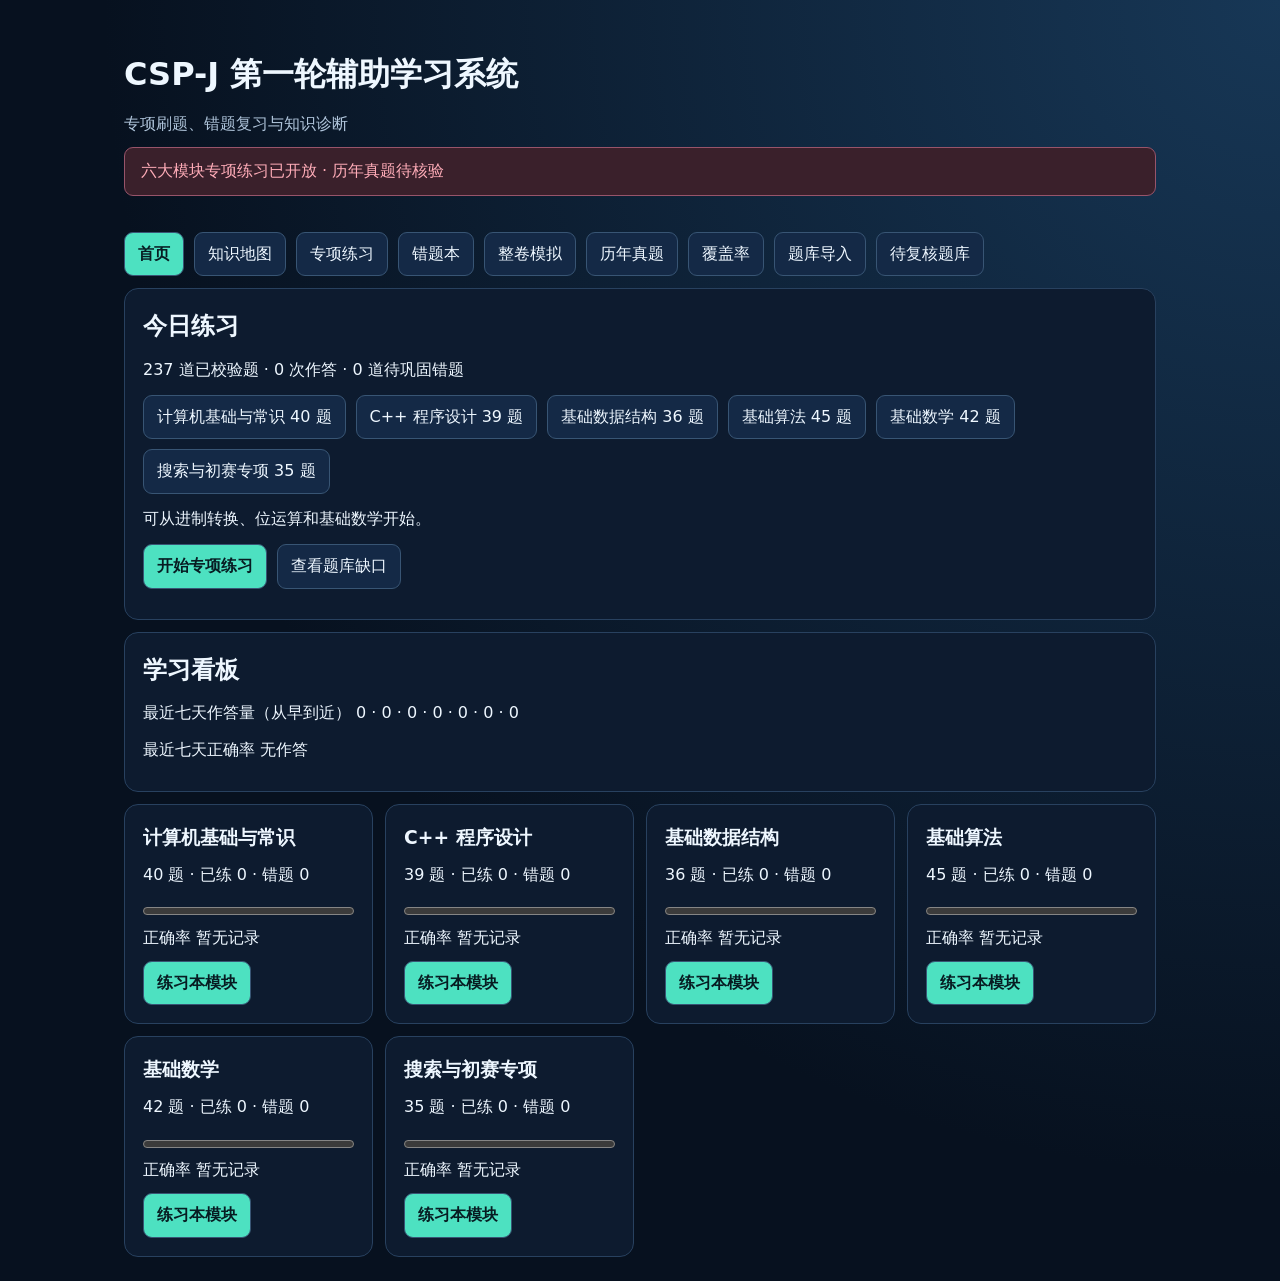
==== commit 2354b952: "Enable continuous CSP-J drills and module progress" ====
--- a/csp-j/index.html
+++ b/csp-j/index.html
@@ -2,12 +2,12 @@
 <html lang="zh-CN"><meta charset="utf-8"><meta name="viewport" content="width=device-width,initial-scale=1">
 <title>CSP-J 第一轮 · 辅助学习系统</title>
 <style>
-*{box-sizing:border-box}body{margin:0;background:radial-gradient(ellipse at top right,#173756,transparent 65%),#07111f;color:#eef7ff;font:16px/1.65 system-ui,sans-serif;min-height:100vh}main{max-width:1080px;margin:auto;padding:24px}header{padding:24px 0}h1,h2,p{margin:0 0 10px}header p,small{color:#afc4da}nav, .row{display:flex;flex-wrap:wrap;gap:10px;margin:12px 0}button,select,input{font:inherit;color:inherit;border:1px solid #385574;border-radius:9px;background:#142946;padding:8px 13px}button{cursor:pointer}button:hover,button:focus-visible{border-color:#4de1c1}button[aria-current=true],.primary{background:#4de1c1;color:#071c22;font-weight:700}article,details{background:#0d1b2f;border:1px solid #28415f;border-radius:14px;padding:18px;margin:12px 0}summary{cursor:pointer}.bad{color:#ffacb8}.good{color:#81ebae}.mid{color:#ffd18a}.banner{background:#3a202b;padding:10px 16px;border-radius:9px;border:1px solid #98546a}.option{display:block;width:100%;text-align:left;margin:8px 0}.scroll{overflow:auto}table{border-collapse:collapse;width:100%;white-space:nowrap}th,td{padding:8px 12px;text-align:left;border-bottom:1px solid #28415f}a{color:#7fc0ff}pre{overflow:auto}label{display:grid;gap:4px}@media(max-width:600px){main{padding:14px}header{padding:12px 0}article{padding:12px}}
+*{box-sizing:border-box}body{margin:0;background:radial-gradient(ellipse at top right,#173756,transparent 65%),#07111f;color:#eef7ff;font:16px/1.65 system-ui,sans-serif;min-height:100vh}main{max-width:1080px;margin:auto;padding:24px}header{padding:24px 0}h1,h2,p{margin:0 0 10px}header p,small{color:#afc4da}nav, .row{display:flex;flex-wrap:wrap;gap:10px;margin:12px 0}button,select,input{font:inherit;color:inherit;border:1px solid #385574;border-radius:9px;background:#142946;padding:8px 13px}button{cursor:pointer}button:hover,button:focus-visible{border-color:#4de1c1}button[aria-current=true],.primary{background:#4de1c1;color:#071c22;font-weight:700}article,details{background:#0d1b2f;border:1px solid #28415f;border-radius:14px;padding:18px;margin:12px 0}summary{cursor:pointer}.bad{color:#ffacb8}.good{color:#81ebae}.mid{color:#ffd18a}.banner{background:#3a202b;padding:10px 16px;border-radius:9px;border:1px solid #98546a}.option{display:block;width:100%;text-align:left;margin:8px 0}.scroll{overflow:auto}.module-grid{display:grid;grid-template-columns:repeat(auto-fit,minmax(230px,1fr));gap:12px}.module-grid article{margin:0}.module-grid h3{margin:0 0 8px}progress{width:min(100%,340px);accent-color:#4de1c1}.feedback{padding:12px;border-left:4px solid #4de1c1;border-radius:6px;background:#10243a}button.option:disabled{cursor:default}.option.good{border:2px solid #81ebae}.option.bad{border:2px solid #ffacb8}.next-row{margin:12px 0}details.filters{margin:0 0 14px}table{border-collapse:collapse;width:100%;white-space:nowrap}th,td{padding:8px 12px;text-align:left;border-bottom:1px solid #28415f}a{color:#7fc0ff}pre{overflow:auto}label{display:grid;gap:4px}@media(max-width:600px){main{padding:14px}header{padding:12px 0}article{padding:12px}}
 </style>
 <main><header><h1>CSP-J 第一轮辅助学习系统</h1><p>专项刷题、错题复习与知识诊断</p><div class="banner bad">六大模块专项练习已开放 · 历年真题待核验</div></header>
 <nav aria-label="学习导航"></nav><section id="view"></section></main>
 <script id="topics" type="application/json">[{"id":"A1","module":"计算机基础与常识","name":"计算机组成","outline_id":null,"difficulty":null,"exam_freq":null},{"id":"A2","module":"计算机基础与常识","name":"存储单位","outline_id":null,"difficulty":null,"exam_freq":null},{"id":"A3","module":"计算机基础与常识","name":"进制转换","outline_id":null,"difficulty":null,"exam_freq":null},{"id":"A4","module":"计算机基础与常识","name":"操作系统","outline_id":null,"difficulty":null,"exam_freq":null},{"id":"A5","module":"计算机基础与常识","name":"网络基础","outline_id":null,"difficulty":null,"exam_freq":null},{"id":"A6","module":"计算机基础与常识","name":"信息安全","outline_id":null,"difficulty":null,"exam_freq":null},{"id":"A7","module":"计算机基础与常识","name":"计算机历史","outline_id":null,"difficulty":null,"exam_freq":null},{"id":"A8","module":"计算机基础与常识","name":"竞赛规则","outline_id":null,"difficulty":null,"exam_freq":null},{"id":"A9","module":"计算机基础与常识","name":"编译与运行","outline_id":null,"difficulty":null,"exam_freq":null},{"id":"A10","module":"计算机基础与常识","name":"g++ 选项","outline_id":null,"difficulty":null,"exam_freq":null},{"id":"B1","module":"C++ 程序设计","name":"变量与类型","outline_id":null,"difficulty":null,"exam_freq":null},{"id":"B2","module":"C++ 程序设计","name":"常量与赋值","outline_id":null,"difficulty":null,"exam_freq":null},{"id":"B3","module":"C++ 程序设计","name":"输入输出","outline_id":null,"difficulty":null,"exam_freq":null},{"id":"B4","module":"C++ 程序设计","name":"运算符与表达式","outline_id":null,"difficulty":null,"exam_freq":null},{"id":"B5","module":"C++ 程序设计","name":"条件语句","outline_id":null,"difficulty":null,"exam_freq":null},{"id":"B6","module":"C++ 程序设计","name":"循环","outline_id":null,"difficulty":null,"exam_freq":null},{"id":"B7","module":"C++ 程序设计","name":"位运算","outline_id":null,"difficulty":null,"exam_freq":null},{"id":"B8","module":"C++ 程序设计","name":"数学函数","outline_id":null,"difficulty":null,"exam_freq":null},{"id":"B9","module":"C++ 程序设计","name":"一维数组","outline_id":null,"difficulty":null,"exam_freq":null},{"id":"B10","module":"C++ 程序设计","name":"二维数组","outline_id":null,"difficulty":null,"exam_freq":null},{"id":"B11","module":"C++ 程序设计","name":"字符与字符串","outline_id":null,"difficulty":null,"exam_freq":null},{"id":"B12","module":"C++ 程序设计","name":"函数","outline_id":null,"difficulty":null,"exam_freq":null},{"id":"B13","module":"C++ 程序设计","name":"递归","outline_id":null,"difficulty":null,"exam_freq":null},{"id":"B14","module":"C++ 程序设计","name":"结构体","outline_id":null,"difficulty":null,"exam_freq":null},{"id":"B15","module":"C++ 程序设计","name":"指针","outline_id":null,"difficulty":null,"exam_freq":null},{"id":"B16","module":"C++ 程序设计","name":"文件操作","outline_id":null,"difficulty":null,"exam_freq":null},{"id":"C1","module":"基础数据结构","name":"栈","outline_id":null,"difficulty":null,"exam_freq":null},{"id":"C2","module":"基础数据结构","name":"队列","outline_id":null,"difficulty":null,"exam_freq":null},{"id":"C3","module":"基础数据结构","name":"链表","outline_id":null,"difficulty":null,"exam_freq":null},{"id":"C4","module":"基础数据结构","name":"堆与优先队列","outline_id":null,"difficulty":null,"exam_freq":null},{"id":"C5","module":"基础数据结构","name":"树与遍历","outline_id":null,"difficulty":null,"exam_freq":null},{"id":"C6","module":"基础数据结构","name":"图与存储","outline_id":null,"difficulty":null,"exam_freq":null},{"id":"C7","module":"基础数据结构","name":"二叉搜索树","outline_id":null,"difficulty":null,"exam_freq":null},{"id":"C8","module":"基础数据结构","name":"哈夫曼树","outline_id":null,"difficulty":null,"exam_freq":null},{"id":"D1","module":"基础算法","name":"模拟与枚举","outline_id":null,"difficulty":null,"exam_freq":null},{"id":"D2","module":"基础算法","name":"排序","outline_id":null,"difficulty":null,"exam_freq":null},{"id":"D3","module":"基础算法","name":"递推","outline_id":null,"difficulty":null,"exam_freq":null},{"id":"D4","module":"基础算法","name":"时间复杂度","outline_id":null,"difficulty":null,"exam_freq":null},{"id":"D5","module":"基础算法","name":"空间复杂度","outline_id":null,"difficulty":null,"exam_freq":null},{"id":"D6","module":"基础算法","name":"贪心","outline_id":null,"difficulty":null,"exam_freq":null},{"id":"D7","module":"基础算法","name":"二分查找","outline_id":null,"difficulty":null,"exam_freq":null},{"id":"D8","module":"基础算法","name":"前缀和与差分","outline_id":null,"difficulty":null,"exam_freq":null},{"id":"D9","module":"基础算法","name":"双指针","outline_id":null,"difficulty":null,"exam_freq":null},{"id":"D10","module":"基础算法","name":"高精度","outline_id":null,"difficulty":null,"exam_freq":null},{"id":"D11","module":"基础算法","name":"动态规划","outline_id":null,"difficulty":null,"exam_freq":null},{"id":"E1","module":"基础数学","name":"素数与筛法","outline_id":null,"difficulty":null,"exam_freq":null},{"id":"E2","module":"基础数学","name":"GCD 与 LCM","outline_id":null,"difficulty":null,"exam_freq":null},{"id":"E3","module":"基础数学","name":"质因数分解","outline_id":null,"difficulty":null,"exam_freq":null},{"id":"E4","module":"基础数学","name":"快速幂","outline_id":null,"difficulty":null,"exam_freq":null},{"id":"E5","module":"基础数学","name":"排列组合","outline_id":null,"difficulty":null,"exam_freq":null},{"id":"E6","module":"基础数学","name":"概率与期望","outline_id":null,"difficulty":null,"exam_freq":null},{"id":"F1","module":"搜索与初赛专项","name":"DFS","outline_id":null,"difficulty":null,"exam_freq":null},{"id":"F2","module":"搜索与初赛专项","name":"BFS","outline_id":null,"difficulty":null,"exam_freq":null},{"id":"F3","module":"搜索与初赛专项","name":"全排列","outline_id":null,"difficulty":null,"exam_freq":null},{"id":"F4","module":"搜索与初赛专项","name":"剪枝","outline_id":null,"difficulty":null,"exam_freq":null},{"id":"F5","module":"搜索与初赛专项","name":"程序阅读","outline_id":null,"difficulty":null,"exam_freq":null},{"id":"F6","module":"搜索与初赛专项","name":"完善程序","outline_id":null,"difficulty":null,"exam_freq":null}]</script>
-<script id="questions" type="application/json">[{"id":"OR-1","kp_ids":["A2"],"difficulty":1,"type":"single_choice","family":"T3","stem":"3 KiB 等于多少字节？","options":[{"key":"A","text":"3000"},{"key":"B","text":"3072"},{"key":"C","text":"384"},{"key":"D","text":"24576"}],"answer":"B","explain":"每 KiB 等于 1024 字节。3000 用了十进制换算，384 多除了一次 8，24576 是对应的位数。","source":{"kind":"generated","name":"本站原创","url":"https://xalinchi.github.io/csp-j/","license":"self-generated","collected_at":"2026-11-24"},"verify":{"method":"solver","evidence":"3*1024","verified_at":"2026-11-24"},"status":"active","fingerprint":"e2ff5f9c48d3d1f19ff3b342ae317da4ded6fcc5"},{"id":"OR-2","kp_ids":["A3"],"difficulty":1,"type":"single_choice","family":"T3","stem":"二进制 101101 对应的十进制整数是？","options":[{"key":"A","text":"41"},{"key":"B","text":"44"},{"key":"C","text":"45"},{"key":"D","text":"53"}],"answer":"C","explain":"相加 32＋8＋4＋1。41 漏了 4，44 漏了 1，53 把 8 当成 16。","source":{"kind":"generated","name":"本站原创","url":"https://xalinchi.github.io/csp-j/","license":"self-generated","collected_at":"2026-11-24"},"verify":{"method":"solver","evidence":"parseInt('101101',2)","verified_at":"2026-11-24"},"status":"active","fingerprint":"26dd2282a8c49ef9ae58875ffdb4ca62e7d69fd4"},{"id":"OR-3","kp_ids":["E5"],"difficulty":1,"type":"single_choice","family":"T3","stem":"5 名同学中任选 2 人组成小组，不计顺序，有多少种选法？","options":[{"key":"A","text":"5"},{"key":"B","text":"10"},{"key":"C","text":"20"},{"key":"D","text":"25"}],"answer":"B","explain":"按顺序选有 5×4 种，每组算了两次。5 只选一人，20 区分顺序，25 还允许重复。","source":{"kind":"generated","name":"本站原创","url":"https://xalinchi.github.io/csp-j/","license":"self-generated","collected_at":"2026-11-24"},"verify":{"method":"solver","evidence":"5*4/2","verified_at":"2026-11-24"},"status":"active","fingerprint":"c973ab9938061d653919029bedd1c6d87a5fc206"},{"id":"OR-4","kp_ids":["B7"],"difficulty":1,"type":"judge","family":"T2","stem":"12 与 10 按位异或的结果是 6。","options":[{"key":"A","text":"错误"},{"key":"B","text":"正确"}],"answer":"B","explain":"1100 和 1010 逐位异或得到 0110。","source":{"kind":"generated","name":"本站原创","url":"https://xalinchi.github.io/csp-j/","license":"self-generated","collected_at":"2026-11-24"},"verify":{"method":"solver","evidence":"(12^10)===6","verified_at":"2026-11-24"},"status":"active","fingerprint":"1033bdd80820daa98629f1c18aea9b6225314825"},{"id":"OR-5","kp_ids":["E1"],"difficulty":1,"type":"judge","family":"T2","stem":"49 是素数。","options":[{"key":"A","text":"错误"},{"key":"B","text":"正确"}],"answer":"A","explain":"49 能被 7 整除。","source":{"kind":"generated","name":"本站原创","url":"https://xalinchi.github.io/csp-j/","license":"self-generated","collected_at":"2026-11-24"},"verify":{"method":"solver","evidence":"![2,3,4,5,6,7].some(i=>49%i===0)","verified_at":"2026-11-24"},"status":"active","fingerprint":"e0519099a1e6cd321449c5a8021d044ff039b476"},{"id":"OR-6","kp_ids":["E4"],"difficulty":1,"type":"judge","family":"T2","stem":"3 的 5 次方除以 7 的余数是 5。","options":[{"key":"A","text":"错误"},{"key":"B","text":"正确"}],"answer":"B","explain":"243＝7×34＋5。","source":{"kind":"generated","name":"本站原创","url":"https://xalinchi.github.io/csp-j/","license":"self-generated","collected_at":"2026-11-24"},"verify":{"method":"solver","evidence":"3**5%7===5","verified_at":"2026-11-24"},"status":"active","fingerprint":"f209f5c51a85f3a36de9671c73ae05591d9b637e"},{"id":"OR-7","kp_ids":["B9"],"difficulty":1,"type":"judge","family":"T2","stem":"数组 [5, 3, 8, 2] 的下标 2 对应 3。","options":[{"key":"A","text":"错误"},{"key":"B","text":"正确"}],"answer":"A","explain":"数组从下标 0 开始，下标 2 对应 8。","source":{"kind":"generated","name":"本站原创","url":"https://xalinchi.github.io/csp-j/","license":"self-generated","collected_at":"2026-11-24"},"verify":{"method":"solver","evidence":"[5,3,8,2][2]===3","verified_at":"2026-11-24"},"status":"active","fingerprint":"01895dc5e019bacf097cd8035d2a83700895a86b"},{"id":"OR-8","kp_ids":["C1"],"difficulty":1,"type":"judge","family":"T2","stem":"空栈依次压入 4、9，弹出一次，再压入 6。当前栈顶是 6。","options":[{"key":"A","text":"错误"},{"key":"B","text":"正确"}],"answer":"B","explain":"先弹出 9，再压入 6。","source":{"kind":"generated","name":"本站原创","url":"https://xalinchi.github.io/csp-j/","license":"self-generated","collected_at":"2026-11-24"},"verify":{"method":"solver","evidence":"(()=>{const s=[4,9];s.pop();s.push(6);return s.at(-1)===6})()","verified_at":"2026-11-24"},"status":"active","fingerprint":"4dd5db83339880330504f2b3177eb9bf310dcbee"},{"id":"OR-9","kp_ids":["E2"],"difficulty":2,"type":"single_choice","family":"T3","stem":"用辗转相除法计算 252 和 105，它们的最大公约数是多少？","options":[{"key":"A","text":"7"},{"key":"B","text":"21"},{"key":"C","text":"42"},{"key":"D","text":"126"}],"answer":"B","explain":"252 除以 105 余 42，105 除以 42 余 21，42 被 21 整除。7 是公约数但更小，42 是中间余数，126 不是两数公约数。","source":{"kind":"generated","name":"本站原创","url":"https://xalinchi.github.io/csp-j/","license":"self-generated","collected_at":"2026-11-24"},"verify":{"method":"solver","op":"gcd","args":[252,105],"verified_at":"2026-11-24"},"status":"active","fingerprint":"2ef0f7f5f35a972f70798e339a129bd93fe7f1c0"},{"id":"OR-10","kp_ids":["B4"],"difficulty":2,"type":"single_choice","family":"T3","stem":"按 C++14 的整数余数规则，−17 % 5 的值是多少？","options":[{"key":"A","text":"−3"},{"key":"B","text":"2"},{"key":"C","text":"-2"},{"key":"D","text":"3"}],"answer":"C","explain":"商向零截断为 −3，余数是 −17−(−3)×5＝−2。A 是商，B 忽略负号，D 误用了向下取整后的非负余数。","source":{"kind":"generated","name":"本站原创","url":"https://xalinchi.github.io/csp-j/","license":"self-generated","collected_at":"2026-11-24"},"verify":{"method":"solver","op":"remainder","args":[-17,5],"verified_at":"2026-11-24"},"status":"active","fingerprint":"2b1e49aabff7238ddaeb2ccbe73a8e0a7ebd54a8"},{"id":"OR-11","kp_ids":["B6"],"difficulty":2,"type":"single_choice","family":"T3","stem":"循环变量 i 从 1 增到 8（含两端），每轮把 3×i 加入初始为 0 的累加器。累加结果是多少？","options":[{"key":"A","text":"84"},{"key":"B","text":"105"},{"key":"C","text":"108"},{"key":"D","text":"132"}],"answer":"C","explain":"1 到 8 的和为 36，再乘 3 得 108。84 漏了最后一轮，105 少加 3，132 多加了 24。","source":{"kind":"generated","name":"本站原创","url":"https://xalinchi.github.io/csp-j/","license":"self-generated","collected_at":"2026-11-24"},"verify":{"method":"solver","op":"arithmeticSum","args":[3,8],"verified_at":"2026-11-24"},"status":"active","fingerprint":"8df4f0bf847904e901ca008128a31c7196cfce48"},{"id":"OR-12","kp_ids":["D8"],"difficulty":2,"type":"single_choice","family":"T3","stem":"数组依次为 1 到 10。按从 1 开始的下标，区间 [4,8] 的元素和是多少？","options":[{"key":"A","text":"22"},{"key":"B","text":"26"},{"key":"C","text":"30"},{"key":"D","text":"33"}],"answer":"C","explain":"用前 8 项和 36 减前 3 项和 6 得 30。22 漏右端，26 漏左端，33 多算了 3。","source":{"kind":"generated","name":"本站原创","url":"https://xalinchi.github.io/csp-j/","license":"self-generated","collected_at":"2026-11-24"},"verify":{"method":"solver","op":"prefixRange","args":[4,8],"verified_at":"2026-11-24"},"status":"active","fingerprint":"e9a662574717e2e02ea780d42490eea5f7472066"},{"id":"OR-13","kp_ids":["F3"],"difficulty":2,"type":"single_choice","family":"T3","stem":"用 5 个不同字符排成长度为 3 的序列，每个字符最多用一次。有多少种序列？","options":[{"key":"A","text":"10"},{"key":"B","text":"15"},{"key":"C","text":"60"},{"key":"D","text":"125"}],"answer":"C","explain":"依次有 5、4、3 种选择。10 没区分顺序，15 把三个位置各 5 种相加，125 允许重复。","source":{"kind":"generated","name":"本站原创","url":"https://xalinchi.github.io/csp-j/","license":"self-generated","collected_at":"2026-11-24"},"verify":{"method":"solver","op":"permutations","args":[5,3],"verified_at":"2026-11-24"},"status":"active","fingerprint":"eaa23bfe03d0f7fb09fba3c028d7e1826fd0062a"},{"id":"OR-14","kp_ids":["D4"],"difficulty":1,"type":"single_choice","family":"T3","stem":"外层执行 12 轮，内层每轮固定执行 7 次同一操作。该操作总共执行多少次？","options":[{"key":"A","text":"19"},{"key":"B","text":"77"},{"key":"C","text":"84"},{"key":"D","text":"96"}],"answer":"C","explain":"每轮有 7 次，12×7＝84。19 把循环次数相加，77 少一轮，96 每轮多算一次。","source":{"kind":"generated","name":"本站原创","url":"https://xalinchi.github.io/csp-j/","license":"self-generated","collected_at":"2026-11-24"},"verify":{"method":"solver","op":"pairCount","args":[12,7],"verified_at":"2026-11-24"},"status":"active","fingerprint":"57b98a6dc3232d4d2bc84f2a39e3ccf4d7854b80"},{"id":"OR-15","kp_ids":["D7"],"difficulty":3,"type":"single_choice","family":"T3","stem":"区间含 31 项。每次比较后保留至多一半（向下取整），直到剩 0 项。至多比较几次？","options":[{"key":"A","text":"4"},{"key":"B","text":"5"},{"key":"C","text":"6"},{"key":"D","text":"15"}],"answer":"B","explain":"最慢规模依次为 31、15、7、3、1、0。4 漏了最后一项，6 多算了空区间，15 是第一次缩减后的规模。","source":{"kind":"generated","name":"本站原创","url":"https://xalinchi.github.io/csp-j/","license":"self-generated","collected_at":"2026-11-24"},"verify":{"method":"solver","op":"repeatedHalving","args":[31,2],"verified_at":"2026-11-24"},"status":"active","fingerprint":"b8838ade40154a66311c2f43eb6d3a488dc27acd"},{"id":"OR-16","kp_ids":["E4"],"difficulty":2,"type":"single_choice","family":"T3","stem":"计算 5 的 6 次方除以 7 的余数。","options":[{"key":"A","text":"1"},{"key":"B","text":"2"},{"key":"C","text":"5"},{"key":"D","text":"6"}],"answer":"A","explain":"5²≡4，5⁴≡2，所以 5⁶≡8≡1。B 是四次方余数，C 是一次方余数，D 把指数当成了余数。","source":{"kind":"generated","name":"本站原创","url":"https://xalinchi.github.io/csp-j/","license":"self-generated","collected_at":"2026-11-24"},"verify":{"method":"solver","op":"modularPower","args":[5,6],"verified_at":"2026-11-24"},"status":"active","fingerprint":"58e77f5228971724efb8087203aa3a438a5ee610"},{"id":"OR-17","kp_ids":["C2"],"difficulty":1,"type":"single_choice","family":"T3","stem":"空队列依次加入 14、21，再出队一次。当前队首是什么？","options":[{"key":"A","text":"7"},{"key":"B","text":"14"},{"key":"C","text":"21"},{"key":"D","text":"35"}],"answer":"C","explain":"先进先出，14 先离开，剩下 21。7 是差，14 已出队，35 是和。","source":{"kind":"generated","name":"本站原创","url":"https://xalinchi.github.io/csp-j/","license":"self-generated","collected_at":"2026-11-24"},"verify":{"method":"solver","op":"queueFront","args":[14,21],"verified_at":"2026-11-24"},"status":"active","fingerprint":"b0cff05bcf0200408c915f7564e0d4e88ecc9139"},{"id":"OR-18","kp_ids":["D2"],"difficulty":1,"type":"single_choice","family":"T3","stem":"升序冒泡排序首次比较相邻的 13 和 8 并按需交换。这一对位置中，交换后右侧是哪个数？","options":[{"key":"A","text":"5"},{"key":"B","text":"8"},{"key":"C","text":"13"},{"key":"D","text":"21"}],"answer":"C","explain":"交换后较大元素 13 向右，较小元素 8 向左。5 是差，21 是和。","source":{"kind":"generated","name":"本站原创","url":"https://xalinchi.github.io/csp-j/","license":"self-generated","collected_at":"2026-11-24"},"verify":{"method":"solver","op":"maxAdjacent","args":[13,8],"verified_at":"2026-11-24"},"status":"active","fingerprint":"4faac725c3546264cd6c73f46d716452df577308"},{"id":"OR-19","kp_ids":["E2"],"difficulty":2,"type":"single_choice","family":"T3","stem":"两盏灯分别每隔 12 秒和 18 秒闪一次。此刻同时闪，最早再同时闪是在几秒后？","options":[{"key":"A","text":"6"},{"key":"B","text":"30"},{"key":"C","text":"36"},{"key":"D","text":"216"}],"answer":"C","explain":"最小公倍数是 12×18÷6＝36。6 是最大公约数，30 不是公倍数，216 是公倍数但并非最小。","source":{"kind":"generated","name":"本站原创","url":"https://xalinchi.github.io/csp-j/","license":"self-generated","collected_at":"2026-11-24"},"verify":{"method":"solver","op":"lcm","args":[12,18],"verified_at":"2026-11-24"},"status":"active","fingerprint":"2820ac81f95cfcb0197e39f1baa6f19eef776e0d"},{"id":"OR-20","kp_ids":["E1"],"difficulty":2,"type":"judge","family":"T2","stem":"91 是素数。","options":[{"key":"A","text":"错误"},{"key":"B","text":"正确"}],"answer":"A","explain":"91＝7×13，存在 1 和 91 以外的正因数。","source":{"kind":"generated","name":"本站原创","url":"https://xalinchi.github.io/csp-j/","license":"self-generated","collected_at":"2026-11-24"},"verify":{"method":"solver","op":"prime","args":[91,0],"claim":true,"verified_at":"2026-11-24"},"status":"active","fingerprint":"92ef6d0a69771773b97cd51544188f89e188e3b2"},{"id":"OR-21","kp_ids":["E1"],"difficulty":1,"type":"judge","family":"T2","stem":"整数 2 是合数。","options":[{"key":"A","text":"错误"},{"key":"B","text":"正确"}],"answer":"A","explain":"2 只有 1 和 2 两个正因数，它是素数。","source":{"kind":"generated","name":"本站原创","url":"https://xalinchi.github.io/csp-j/","license":"self-generated","collected_at":"2026-11-24"},"verify":{"method":"solver","op":"prime","args":[2,0],"claim":false,"verified_at":"2026-11-24"},"status":"active","fingerprint":"fcc40349ba02d9d8dd21d450f729da727aa53ccc"},{"id":"GESP3-2","kp_ids":["A3"],"difficulty":1,"type":"single_choice","family":"T3","stem":"八进制 157 转换为十进制是多少？","options":[{"key":"A","text":"95"},{"key":"B","text":"103"},{"key":"C","text":"111"},{"key":"D","text":"127"}],"answer":"C","explain":"按位权展开为 64＋40＋7＝111。95 少了 16，103 少了 8；用八进制位权可逐位复查。","source":{"kind":"generated","name":"本地 GESP 3 级原创强化题，第 2 题","url":"https://xalinchi.github.io/csp-j/","license":"self-generated","collected_at":"2026-11-24"},"verify":{"method":"solver","evidence":"parseInt(\"157\",8)","verified_at":"2026-11-24"},"fingerprint":"1cc4a6ecb1c359caccc7395781145258cf0fc27f","status":"active"},{"id":"GESP3-3","kp_ids":["A3"],"difficulty":1,"type":"judge","family":"T2","stem":"十六进制 2F 与十进制 47 表示同一个数。","options":[{"key":"A","text":"正确"},{"key":"B","text":"错误"}],"answer":"A","explain":"2F 的十位权值贡献 2×16，F 的贡献是 15，合计 47。","source":{"kind":"generated","name":"本地 GESP 3 级原创强化题，第 3 题","url":"https://xalinchi.github.io/csp-j/","license":"self-generated","collected_at":"2026-11-24"},"verify":{"method":"solver","evidence":"parseInt(\"2F\",16)===47","verified_at":"2026-11-24"},"fingerprint":"d38b7b887e71035ac20b123d243e2d4406330a4d","status":"active"},{"id":"GESP3-4","kp_ids":["A3"],"difficulty":1,"type":"single_choice","family":"T3","stem":"把十进制 26 转成二进制，正确的是？","options":[{"key":"A","text":"10110"},{"key":"B","text":"11010"},{"key":"C","text":"11001"},{"key":"D","text":"11100"}],"answer":"B","explain":"26＝16＋8＋2，所以权值 16、8、2 所在位为 1，其他位为 0。","source":{"kind":"generated","name":"本地 GESP 3 级原创强化题，第 4 题","url":"https://xalinchi.github.io/csp-j/","license":"self-generated","collected_at":"2026-11-24"},"verify":{"method":"solver","evidence":"(26).toString(2)","verified_at":"2026-11-24"},"fingerprint":"6500445d538d9d0d467b1f850d68fbfb1c0730e8","status":"active"},{"id":"GESP3-5","kp_ids":["A3"],"difficulty":1,"type":"single_choice","family":"T3","stem":"把十进制 45 转成十六进制，正确的是？","options":[{"key":"A","text":"2B"},{"key":"B","text":"2C"},{"key":"C","text":"2D"},{"key":"D","text":"3D"}],"answer":"C","explain":"45＝2×16＋13，13 写作 D。2B、2C 分别是 43、44，3D 是 61。","source":{"kind":"generated","name":"本地 GESP 3 级原创强化题，第 5 题","url":"https://xalinchi.github.io/csp-j/","license":"self-generated","collected_at":"2026-11-24"},"verify":{"method":"solver","evidence":"(45).toString(16).toUpperCase()","verified_at":"2026-11-24"},"fingerprint":"b9de23c80d3a28be79f94300e6485d5a8f1eb1fb","status":"active"},{"id":"GESP3-32","kp_ids":["D1"],"difficulty":1,"type":"single_choice","family":"T3","stem":"枚举两位正整数，应使用哪个范围？","options":[{"key":"A","text":"0到99"},{"key":"B","text":"1到99"},{"key":"C","text":"10到99"},{"key":"D","text":"10到100"}],"answer":"C","explain":"两位正整数最小是 10，最大是 99，两端都要枚举。","source":{"kind":"generated","name":"本地 GESP 3 级原创强化题，第 32 题","url":"https://xalinchi.github.io/csp-j/","license":"self-generated","collected_at":"2026-11-24"},"verify":{"method":"solver","evidence":"[...Array(100).keys()].filter(n=>String(n).length===2).filter((_,i,a)=>i===0||i===a.length-1).join(\"到\")","verified_at":"2026-11-24"},"fingerprint":"0e1281347f1f03ec66ae75f6fe4ea684b82fc96c","status":"active"},{"id":"GESP3-34","kp_ids":["D1"],"difficulty":1,"type":"single_choice","family":"T3","stem":"1到10中能被3整除的整数有几个？","options":[{"key":"A","text":"2"},{"key":"B","text":"3"},{"key":"C","text":"4"},{"key":"D","text":"5"}],"answer":"B","explain":"符合条件的数是 3、6、9。0 在区间外，10 不能被 3 整除。","source":{"kind":"generated","name":"本地 GESP 3 级原创强化题，第 34 题","url":"https://xalinchi.github.io/csp-j/","license":"self-generated","collected_at":"2026-11-24"},"verify":{"method":"solver","evidence":"[...Array(10)].map((_,i)=>i+1).filter(n=>n%3===0).length","verified_at":"2026-11-24"},"fingerprint":"bad51700c0b75c4ef1ad636edabddb34e93c9460","status":"active"},{"id":"GESP3-35","kp_ids":["D1"],"difficulty":1,"type":"single_choice","family":"T3","stem":"枚举1到20，满足“是偶数且大于12”的数有几个？","options":[{"key":"A","text":"3"},{"key":"B","text":"4"},{"key":"C","text":"5"},{"key":"D","text":"6"}],"answer":"B","explain":"符合条件的是 14、16、18、20。严格大于 12，因此 12 不计入。","source":{"kind":"generated","name":"本地 GESP 3 级原创强化题，第 35 题","url":"https://xalinchi.github.io/csp-j/","license":"self-generated","collected_at":"2026-11-24"},"verify":{"method":"solver","evidence":"[...Array(20)].map((_,i)=>i+1).filter(n=>n>12&&n%2===0).length","verified_at":"2026-11-24"},"fingerprint":"19936727c1e35475113cc0cd9ee464f97cfff606","status":"active"},{"id":"GESP3-38","kp_ids":["D1"],"difficulty":1,"type":"single_choice","family":"T3","stem":"机器人初始在0，依次移动+4、-2、-3、+5，最终位置是？","options":[{"key":"A","text":"2"},{"key":"B","text":"4"},{"key":"C","text":"5"},{"key":"D","text":"6"}],"answer":"B","explain":"四次移动后的坐标依次是 4、2、−1、4。","source":{"kind":"generated","name":"本地 GESP 3 级原创强化题，第 38 题","url":"https://xalinchi.github.io/csp-j/","license":"self-generated","collected_at":"2026-11-24"},"verify":{"method":"solver","evidence":"[4,-2,-3,5].reduce((a,b)=>a+b,0)","verified_at":"2026-11-24"},"fingerprint":"40215a01fb371d33c605102f6ae81b3fec1934d4","status":"active"},{"id":"GESP3-41","kp_ids":["D1"],"difficulty":1,"type":"single_choice","family":"T3","stem":"计数器初值1，连续2轮每轮先加2再乘2，最终为？","options":[{"key":"A","text":"10"},{"key":"B","text":"12"},{"key":"C","text":"14"},{"key":"D","text":"16"}],"answer":"D","explain":"第一轮由 1 变为 6，第二轮由 6 变为 16。每轮先加再乘。","source":{"kind":"generated","name":"本地 GESP 3 级原创强化题，第 41 题","url":"https://xalinchi.github.io/csp-j/","license":"self-generated","collected_at":"2026-11-24"},"verify":{"method":"solver","evidence":"[1,2].reduce(x=>(x+2)*2,1)","verified_at":"2026-11-24"},"fingerprint":"6eaa3cedb4524eaeae3345af8d94abebd20f687f","status":"active"},{"id":"GESP4-24","kp_ids":["B10"],"difficulty":1,"type":"single_choice","family":"T3","stem":"2×3矩阵与3×4矩阵相乘，结果矩阵大小是？","options":[{"key":"A","text":"2×4"},{"key":"B","text":"3×3"},{"key":"C","text":"2×3"},{"key":"D","text":"3×4"}],"answer":"A","explain":"结果保留左矩阵的 2 行和右矩阵的 4 列。中间两个维度都是 3，用于配对求和。","source":{"kind":"generated","name":"本地 GESP 4 级原创强化题，第 24 题","url":"https://xalinchi.github.io/csp-j/","license":"self-generated","collected_at":"2026-11-24"},"verify":{"method":"solver","evidence":"[[2,3],[3,4]].map(([r,c],i)=>i===0?r:c).join(\"×\")","verified_at":"2026-11-24"},"fingerprint":"cc9fb11660f5581c379c0847accf14b0ddfeb34d","status":"active"},{"id":"GESP4-25","kp_ids":["D3"],"difficulty":1,"type":"single_choice","family":"T3","stem":"数列a1=2，a(n)=a(n-1)+3，则a4是？","options":[{"key":"A","text":"8"},{"key":"B","text":"9"},{"key":"C","text":"11"},{"key":"D","text":"14"}],"answer":"C","explain":"从 a₁＝2 开始加 3 三次，得到 2、5、8、11。","source":{"kind":"generated","name":"本地 GESP 4 级原创强化题，第 25 题","url":"https://xalinchi.github.io/csp-j/","license":"self-generated","collected_at":"2026-11-24"},"verify":{"method":"solver","evidence":"[2,3,4].reduce(x=>x+3,2)","verified_at":"2026-11-24"},"fingerprint":"1e3ead002279da45d5b6d667ee1fdea3ae486a3d","status":"active"},{"id":"GESP4-27","kp_ids":["D3"],"difficulty":1,"type":"single_choice","family":"T3","stem":"a1=1，a2=2，a(n)=a(n-1)+a(n-2)，a5为？","options":[{"key":"A","text":"5"},{"key":"B","text":"7"},{"key":"C","text":"8"},{"key":"D","text":"10"}],"answer":"C","explain":"从 1、2 出发，依次相加得到 3、5、8。","source":{"kind":"generated","name":"本地 GESP 4 级原创强化题，第 27 题","url":"https://xalinchi.github.io/csp-j/","license":"self-generated","collected_at":"2026-11-24"},"verify":{"method":"solver","evidence":"[3,4,5].reduce(([a,b])=>[b,a+b],[1,2])[1]","verified_at":"2026-11-24"},"fingerprint":"bdd876345056802af9a2789aa0c4ac2456e4575c","status":"active"},{"id":"PRA-1","kp_ids":["A2"],"difficulty":2,"type":"single_choice","family":"T3","stem":"将 3 KiB 转为字节？","options":[{"key":"A","text":"3072"},{"key":"B","text":"3000"},{"key":"C","text":"24576"},{"key":"D","text":"384"}],"answer":"A","explain":"KiB 到字节乘以 1024。 此题结果为 3072。","source":{"kind":"generated","name":"本站原创专项练习","url":"https://xalinchi.github.io/csp-j/","license":"self-generated","collected_at":"2026-11-24"},"verify":{"method":"solver","evidence":"function anonymous(\n) {\nreturn ((x,y)=>x*1024)(...[3])\n}","inputs":{},"result":3072,"verified_at":"2026-11-24"},"fingerprint":"b4f5ae99caad894d8b7cbad0fe47273906d72d13","status":"active","template":"存储单位换算"},{"id":"PRA-2","kp_ids":["A2"],"difficulty":2,"type":"judge","family":"T2","stem":"将 7 KiB 转为字节，结果是 7000。","options":[{"key":"A","text":"错误"},{"key":"B","text":"正确"}],"answer":"A","explain":"KiB 到字节乘以 1024。 此题结果为 7168。","source":{"kind":"generated","name":"本站原创专项练习","url":"https://xalinchi.github.io/csp-j/","license":"self-generated","collected_at":"2026-11-24"},"verify":{"method":"solver","evidence":"function anonymous(\n) {\nreturn ((x,y)=>x*1024)(...[7]) === 7000\n}","inputs":{},"result":false,"verified_at":"2026-11-24"},"fingerprint":"510877c4c3639a136755660ffba54188d19466bc","status":"active","template":"存储单位换算"},{"id":"PRA-3","kp_ids":["A2"],"difficulty":2,"type":"single_choice","family":"T3","stem":"将 13 KiB 转为字节？","options":[{"key":"A","text":"13312"},{"key":"B","text":"13000"},{"key":"C","text":"106496"},{"key":"D","text":"1664"}],"answer":"A","explain":"KiB 到字节乘以 1024。 此题结果为 13312。","source":{"kind":"generated","name":"本站原创专项练习","url":"https://xalinchi.github.io/csp-j/","license":"self-generated","collected_at":"2026-11-24"},"verify":{"method":"solver","evidence":"function anonymous(\n) {\nreturn ((x,y)=>x*1024)(...[13])\n}","inputs":{},"result":13312,"verified_at":"2026-11-24"},"fingerprint":"cff6d6edcf0fdf99945e17d05db2438280793141","status":"active","template":"存储单位换算"},{"id":"PRA-4","kp_ids":["A2"],"difficulty":2,"type":"judge","family":"T2","stem":"将 32 KiB 转为字节，结果是 32768。","options":[{"key":"A","text":"错误"},{"key":"B","text":"正确"}],"answer":"B","explain":"KiB 到字节乘以 1024。 此题结果为 32768。","source":{"kind":"generated","name":"本站原创专项练习","url":"https://xalinchi.github.io/csp-j/","license":"self-generated","collected_at":"2026-11-24"},"verify":{"method":"solver","evidence":"function anonymous(\n) {\nreturn ((x,y)=>x*1024)(...[32]) === 32768\n}","inputs":{},"result":true,"verified_at":"2026-11-24"},"fingerprint":"2179d2ed47fc1c9d3b6b9c7b57b15e064ac8574c","status":"active","template":"存储单位换算"},{"id":"PRA-5","kp_ids":["A2"],"difficulty":2,"type":"single_choice","family":"T3","stem":"将 64 KiB 转为字节？","options":[{"key":"A","text":"65536"},{"key":"B","text":"64000"},{"key":"C","text":"524288"},{"key":"D","text":"8192"}],"answer":"A","explain":"KiB 到字节乘以 1024。 此题结果为 65536。","source":{"kind":"generated","name":"本站原创专项练习","url":"https://xalinchi.github.io/csp-j/","license":"self-generated","collected_at":"2026-11-24"},"verify":{"method":"solver","evidence":"function anonymous(\n) {\nreturn ((x,y)=>x*1024)(...[64])\n}","inputs":{},"result":65536,"verified_at":"2026-11-24"},"fingerprint":"cfb82bbadc65ae52b3e671a2937395c4e9b21224","status":"active","template":"存储单位换算"},{"id":"PRA-6","kp_ids":["A3"],"difficulty":2,"type":"single_choice","family":"T3","stem":"将二进制 1011 转为十进制？","options":[{"key":"A","text":"9"},{"key":"B","text":"12"},{"key":"C","text":"22"},{"key":"D","text":"11"}],"answer":"D","explain":"从最低位开始，按 1、2、4、8 等权值相加。 此题结果为 11。","source":{"kind":"generated","name":"本站原创专项练习","url":"https://xalinchi.github.io/csp-j/","license":"self-generated","collected_at":"2026-11-24"},"verify":{"method":"solver","evidence":"function anonymous(\n) {\nreturn (x=>parseInt(x,2))(...[\"1011\"])\n}","inputs":{},"result":11,"verified_at":"2026-11-24"},"fingerprint":"1948c68f37ca6e1627442b87b8a4a7b6fffd9303","status":"active","template":"位权展开"},{"id":"PRA-7","kp_ids":["A3"],"difficulty":2,"type":"judge","family":"T2","stem":"将二进制 11001 转为十进制，结果是 23。","options":[{"key":"A","text":"错误"},{"key":"B","text":"正确"}],"answer":"A","explain":"从最低位开始，按 1、2、4、8 等权值相加。 此题结果为 25。","source":{"kind":"generated","name":"本站原创专项练习","url":"https://xalinchi.github.io/csp-j/","license":"self-generated","collected_at":"2026-11-24"},"verify":{"method":"solver","evidence":"function anonymous(\n) {\nreturn (x=>parseInt(x,2))(...[\"11001\"]) === 23\n}","inputs":{},"result":false,"verified_at":"2026-11-24"},"fingerprint":"cd66ea5416e7fee3056aa1b6f23065a78fa31488","status":"active","template":"位权展开"},{"id":"PRA-8","kp_ids":["A3"],"difficulty":2,"type":"single_choice","family":"T3","stem":"将二进制 100101 转为十进制？","options":[{"key":"A","text":"35"},{"key":"B","text":"38"},{"key":"C","text":"74"},{"key":"D","text":"37"}],"answer":"D","explain":"从最低位开始，按 1、2、4、8 等权值相加。 此题结果为 37。","source":{"kind":"generated","name":"本站原创专项练习","url":"https://xalinchi.github.io/csp-j/","license":"self-generated","collected_at":"2026-11-24"},"verify":{"method":"solver","evidence":"function anonymous(\n) {\nreturn (x=>parseInt(x,2))(...[\"100101\"])\n}","inputs":{},"result":37,"verified_at":"2026-11-24"},"fingerprint":"42dc2a3f76e02aeeaf6d8c8837f7e4d944c22be2","status":"active","template":"位权展开"},{"id":"PRA-9","kp_ids":["A3"],"difficulty":2,"type":"judge","family":"T2","stem":"将二进制 111010 转为十进制，结果是 58。","options":[{"key":"A","text":"错误"},{"key":"B","text":"正确"}],"answer":"B","explain":"从最低位开始，按 1、2、4、8 等权值相加。 此题结果为 58。","source":{"kind":"generated","name":"本站原创专项练习","url":"https://xalinchi.github.io/csp-j/","license":"self-generated","collected_at":"2026-11-24"},"verify":{"method":"solver","evidence":"function anonymous(\n) {\nreturn (x=>parseInt(x,2))(...[\"111010\"]) === 58\n}","inputs":{},"result":true,"verified_at":"2026-11-24"},"fingerprint":"6924d92bd92938e456fde44eea0f9d2e3b3c8c8f","status":"active","template":"位权展开"},{"id":"PRA-10","kp_ids":["A3"],"difficulty":2,"type":"single_choice","family":"T3","stem":"将二进制 1010101 转为十进制？","options":[{"key":"A","text":"83"},{"key":"B","text":"86"},{"key":"C","text":"170"},{"key":"D","text":"85"}],"answer":"D","explain":"从最低位开始，按 1、2、4、8 等权值相加。 此题结果为 85。","source":{"kind":"generated","name":"本站原创专项练习","url":"https://xalinchi.github.io/csp-j/","license":"self-generated","collected_at":"2026-11-24"},"verify":{"method":"solver","evidence":"function anonymous(\n) {\nreturn (x=>parseInt(x,2))(...[\"1010101\"])\n}","inputs":{},"result":85,"verified_at":"2026-11-24"},"fingerprint":"28aa3d9778fba1c7b3fe22b7569968d841465fac","status":"active","template":"位权展开"},{"id":"PRA-11","kp_ids":["A3"],"difficulty":2,"type":"single_choice","family":"T3","stem":"将十进制 27 转为十六进制（大写）？","options":[{"key":"A","text":"1C"},{"key":"B","text":"1A"},{"key":"C","text":"1B"},{"key":"D","text":"27"}],"answer":"C","explain":"按 16 的位权分解，10 到 15 写作 A 到 F。 此题结果为 1B。","source":{"kind":"generated","name":"本站原创专项练习","url":"https://xalinchi.github.io/csp-j/","license":"self-generated","collected_at":"2026-11-24"},"verify":{"method":"solver","evidence":"function anonymous(\n) {\nreturn (x=>x.toString(16).toUpperCase())(...[27])\n}","inputs":{},"result":"1B","verified_at":"2026-11-24"},"fingerprint":"34cc1f0c6b35d9453b0b7059778be288ad471ded","status":"active","template":"编码转换"},{"id":"PRA-12","kp_ids":["A3"],"difficulty":2,"type":"judge","family":"T2","stem":"将十进制 42 转为十六进制（大写），结果是 42。","options":[{"key":"A","text":"错误"},{"key":"B","text":"正确"}],"answer":"A","explain":"按 16 的位权分解，10 到 15 写作 A 到 F。 此题结果为 2A。","source":{"kind":"generated","name":"本站原创专项练习","url":"https://xalinchi.github.io/csp-j/","license":"self-generated","collected_at":"2026-11-24"},"verify":{"method":"solver","evidence":"function anonymous(\n) {\nreturn (x=>x.toString(16).toUpperCase())(...[42]) === \"42\"\n}","inputs":{},"result":false,"verified_at":"2026-11-24"},"fingerprint":"ac01f64b772279026f8d89d91de14112770c7442","status":"active","template":"编码转换"},{"id":"PRA-13","kp_ids":["A3"],"difficulty":2,"type":"single_choice","family":"T3","stem":"将十进制 95 转为十六进制（大写）？","options":[{"key":"A","text":"60"},{"key":"B","text":"5E"},{"key":"C","text":"5F"},{"key":"D","text":"95"}],"answer":"C","explain":"按 16 的位权分解，10 到 15 写作 A 到 F。 此题结果为 5F。","source":{"kind":"generated","name":"本站原创专项练习","url":"https://xalinchi.github.io/csp-j/","license":"self-generated","collected_at":"2026-11-24"},"verify":{"method":"solver","evidence":"function anonymous(\n) {\nreturn (x=>x.toString(16).toUpperCase())(...[95])\n}","inputs":{},"result":"5F","verified_at":"2026-11-24"},"fingerprint":"dcc3c0c2ed6d895c22ade66367579bed65eda7c4","status":"active","template":"编码转换"},{"id":"PRA-14","kp_ids":["A3"],"difficulty":2,"type":"judge","family":"T2","stem":"将十进制 156 转为十六进制（大写），结果是 9C。","options":[{"key":"A","text":"错误"},{"key":"B","text":"正确"}],"answer":"B","explain":"按 16 的位权分解，10 到 15 写作 A 到 F。 此题结果为 9C。","source":{"kind":"generated","name":"本站原创专项练习","url":"https://xalinchi.github.io/csp-j/","license":"self-generated","collected_at":"2026-11-24"},"verify":{"method":"solver","evidence":"function anonymous(\n) {\nreturn (x=>x.toString(16).toUpperCase())(...[156]) === \"9C\"\n}","inputs":{},"result":true,"verified_at":"2026-11-24"},"fingerprint":"b0fdbcd530ff2378f38420a661ccaae7c7260127","status":"active","template":"编码转换"},{"id":"PRA-15","kp_ids":["A3"],"difficulty":2,"type":"single_choice","family":"T3","stem":"将十进制 203 转为十六进制（大写）？","options":[{"key":"A","text":"CC"},{"key":"B","text":"CA"},{"key":"C","text":"CB"},{"key":"D","text":"203"}],"answer":"C","explain":"按 16 的位权分解，10 到 15 写作 A 到 F。 此题结果为 CB。","source":{"kind":"generated","name":"本站原创专项练习","url":"https://xalinchi.github.io/csp-j/","license":"self-generated","collected_at":"2026-11-24"},"verify":{"method":"solver","evidence":"function anonymous(\n) {\nreturn (x=>x.toString(16).toUpperCase())(...[203])\n}","inputs":{},"result":"CB","verified_at":"2026-11-24"},"fingerprint":"be688f734a03a6a43d26db91fbc56e7e66bccb6a","status":"active","template":"编码转换"},{"id":"PRA-16","kp_ids":["A2"],"difficulty":2,"type":"single_choice","family":"T3","stem":"5 个字节一共包含多少位？","options":[{"key":"A","text":"48"},{"key":"B","text":"40"},{"key":"C","text":"5"},{"key":"D","text":"10"}],"answer":"B","explain":"每字节由 8 位组成。 此题结果为 40。","source":{"kind":"generated","name":"本站原创专项练习","url":"https://xalinchi.github.io/csp-j/","license":"self-generated","collected_at":"2026-11-24"},"verify":{"method":"solver","evidence":"function anonymous(\n) {\nreturn (x=>x*8)(...[5])\n}","inputs":{},"result":40,"verified_at":"2026-11-24"},"fingerprint":"124ffa89b3766e5b4fb977371b14804898dc104e","status":"active","template":"位与字节"},{"id":"PRA-17","kp_ids":["A2"],"difficulty":2,"type":"judge","family":"T2","stem":"17 个字节一共包含多少位，结果是 17。","options":[{"key":"A","text":"错误"},{"key":"B","text":"正确"}],"answer":"A","explain":"每字节由 8 位组成。 此题结果为 136。","source":{"kind":"generated","name":"本站原创专项练习","url":"https://xalinchi.github.io/csp-j/","license":"self-generated","collected_at":"2026-11-24"},"verify":{"method":"solver","evidence":"function anonymous(\n) {\nreturn (x=>x*8)(...[17]) === 17\n}","inputs":{},"result":false,"verified_at":"2026-11-24"},"fingerprint":"3eb6738bb81c8db6581043d1a3032a08f5b30b71","status":"active","template":"位与字节"},{"id":"PRA-18","kp_ids":["A2"],"difficulty":2,"type":"single_choice","family":"T3","stem":"24 个字节一共包含多少位？","options":[{"key":"A","text":"200"},{"key":"B","text":"192"},{"key":"C","text":"24"},{"key":"D","text":"48"}],"answer":"B","explain":"每字节由 8 位组成。 此题结果为 192。","source":{"kind":"generated","name":"本站原创专项练习","url":"https://xalinchi.github.io/csp-j/","license":"self-generated","collected_at":"2026-11-24"},"verify":{"method":"solver","evidence":"function anonymous(\n) {\nreturn (x=>x*8)(...[24])\n}","inputs":{},"result":192,"verified_at":"2026-11-24"},"fingerprint":"021e580cc78996deafaef9e6eb65c3f1e735fd40","status":"active","template":"位与字节"},{"id":"PRA-19","kp_ids":["A2"],"difficulty":2,"type":"judge","family":"T2","stem":"37 个字节一共包含多少位，结果是 296。","options":[{"key":"A","text":"错误"},{"key":"B","text":"正确"}],"answer":"B","explain":"每字节由 8 位组成。 此题结果为 296。","source":{"kind":"generated","name":"本站原创专项练习","url":"https://xalinchi.github.io/csp-j/","license":"self-generated","collected_at":"2026-11-24"},"verify":{"method":"solver","evidence":"function anonymous(\n) {\nreturn (x=>x*8)(...[37]) === 296\n}","inputs":{},"result":true,"verified_at":"2026-11-24"},"fingerprint":"bf3a3a61bcc01d5318437a91f819801ab3ed170c","status":"active","template":"位与字节"},{"id":"PRA-20","kp_ids":["A2"],"difficulty":2,"type":"single_choice","family":"T3","stem":"128 个字节一共包含多少位？","options":[{"key":"A","text":"1032"},{"key":"B","text":"1024"},{"key":"C","text":"128"},{"key":"D","text":"256"}],"answer":"B","explain":"每字节由 8 位组成。 此题结果为 1024。","source":{"kind":"generated","name":"本站原创专项练习","url":"https://xalinchi.github.io/csp-j/","license":"self-generated","collected_at":"2026-11-24"},"verify":{"method":"solver","evidence":"function anonymous(\n) {\nreturn (x=>x*8)(...[128])\n}","inputs":{},"result":1024,"verified_at":"2026-11-24"},"fingerprint":"e03686ea7e8b32cd2ea054152a81426cd4a7a176","status":"active","template":"位与字节"},{"id":"PRA-21","kp_ids":["A2"],"difficulty":2,"type":"single_choice","family":"T3","stem":"容量为 23 字节，每条记录固定占 6 字节，最多存几条完整记录？","options":[{"key":"A","text":"3"},{"key":"B","text":"4"},{"key":"C","text":"2"},{"key":"D","text":"23"}],"answer":"A","explain":"只计完整记录，整除后的余数不能再放一条。 此题结果为 3。","source":{"kind":"generated","name":"本站原创专项练习","url":"https://xalinchi.github.io/csp-j/","license":"self-generated","collected_at":"2026-11-24"},"verify":{"method":"solver","evidence":"function anonymous(\n) {\nreturn ((x,y)=>Math.floor(x/y))(...[23,6])\n}","inputs":{},"result":3,"verified_at":"2026-11-24"},"fingerprint":"2e7fdf533cdb020e126c0cc584afa8ba529ef5c3","status":"active","template":"容量上限"},{"id":"PRA-22","kp_ids":["A2"],"difficulty":2,"type":"judge","family":"T2","stem":"容量为 57 字节，每条记录固定占 8 字节，最多存几条完整记录，结果是 8。","options":[{"key":"A","text":"错误"},{"key":"B","text":"正确"}],"answer":"A","explain":"只计完整记录，整除后的余数不能再放一条。 此题结果为 7。","source":{"kind":"generated","name":"本站原创专项练习","url":"https://xalinchi.github.io/csp-j/","license":"self-generated","collected_at":"2026-11-24"},"verify":{"method":"solver","evidence":"function anonymous(\n) {\nreturn ((x,y)=>Math.floor(x/y))(...[57,8]) === 8\n}","inputs":{},"result":false,"verified_at":"2026-11-24"},"fingerprint":"1c1d96f3e9c1d4e3cf5227a62020775f5ef9cd12","status":"active","template":"容量上限"},{"id":"PRA-23","kp_ids":["A2"],"difficulty":2,"type":"single_choice","family":"T3","stem":"容量为 100 字节，每条记录固定占 9 字节，最多存几条完整记录？","options":[{"key":"A","text":"11"},{"key":"B","text":"12"},{"key":"C","text":"10"},{"key":"D","text":"100"}],"answer":"A","explain":"只计完整记录，整除后的余数不能再放一条。 此题结果为 11。","source":{"kind":"generated","name":"本站原创专项练习","url":"https://xalinchi.github.io/csp-j/","license":"self-generated","collected_at":"2026-11-24"},"verify":{"method":"solver","evidence":"function anonymous(\n) {\nreturn ((x,y)=>Math.floor(x/y))(...[100,9])\n}","inputs":{},"result":11,"verified_at":"2026-11-24"},"fingerprint":"ee2cb182b80bc9e9157957ff54e5767ddaa50e35","status":"active","template":"容量上限"},{"id":"PRA-24","kp_ids":["A2"],"difficulty":2,"type":"judge","family":"T2","stem":"容量为 63 字节，每条记录固定占 4 字节，最多存几条完整记录，结果是 15。","options":[{"key":"A","text":"错误"},{"key":"B","text":"正确"}],"answer":"B","explain":"只计完整记录，整除后的余数不能再放一条。 此题结果为 15。","source":{"kind":"generated","name":"本站原创专项练习","url":"https://xalinchi.github.io/csp-j/","license":"self-generated","collected_at":"2026-11-24"},"verify":{"method":"solver","evidence":"function anonymous(\n) {\nreturn ((x,y)=>Math.floor(x/y))(...[63,4]) === 15\n}","inputs":{},"result":true,"verified_at":"2026-11-24"},"fingerprint":"2c071aa8b23b6a81e1c0e5ffa886ed3b9731d3ff","status":"active","template":"容量上限"},{"id":"PRA-25","kp_ids":["A2"],"difficulty":2,"type":"single_choice","family":"T3","stem":"容量为 181 字节，每条记录固定占 10 字节，最多存几条完整记录？","options":[{"key":"A","text":"18"},{"key":"B","text":"19"},{"key":"C","text":"17"},{"key":"D","text":"181"}],"answer":"A","explain":"只计完整记录，整除后的余数不能再放一条。 此题结果为 18。","source":{"kind":"generated","name":"本站原创专项练习","url":"https://xalinchi.github.io/csp-j/","license":"self-generated","collected_at":"2026-11-24"},"verify":{"method":"solver","evidence":"function anonymous(\n) {\nreturn ((x,y)=>Math.floor(x/y))(...[181,10])\n}","inputs":{},"result":18,"verified_at":"2026-11-24"},"fingerprint":"d0c9d1dbab084c79ec0e0a8e78edae9f5f7c18a6","status":"active","template":"容量上限"},{"id":"PRA-26","kp_ids":["B4"],"difficulty":2,"type":"single_choice","family":"T3","stem":"按 C++14 整数运算规则，-21 除以 4 的整数商是多少？","options":[{"key":"A","text":"-6"},{"key":"B","text":"-4"},{"key":"C","text":"5"},{"key":"D","text":"-5"}],"answer":"D","explain":"两个整数相除时，商向零截断。 此题结果为 -5。","source":{"kind":"generated","name":"本站原创专项练习","url":"https://xalinchi.github.io/csp-j/","license":"self-generated","collected_at":"2026-11-24"},"verify":{"method":"solver","evidence":"function anonymous(\n) {\nreturn ((x,y)=>Math.trunc(x/y))(...[-21,4])\n}","inputs":{},"result":-5,"verified_at":"2026-11-24"},"fingerprint":"6c7d79a1e1f3b46c4e9db639885c1911d92187c2","status":"active","template":"运算符"},{"id":"PRA-27","kp_ids":["B4"],"difficulty":2,"type":"judge","family":"T2","stem":"按 C++14 整数运算规则，37 除以 -8 的整数商是多少，结果是 -5。","options":[{"key":"A","text":"错误"},{"key":"B","text":"正确"}],"answer":"A","explain":"两个整数相除时，商向零截断。 此题结果为 -4。","source":{"kind":"generated","name":"本站原创专项练习","url":"https://xalinchi.github.io/csp-j/","license":"self-generated","collected_at":"2026-11-24"},"verify":{"method":"solver","evidence":"function anonymous(\n) {\nreturn ((x,y)=>Math.trunc(x/y))(...[37,-8]) === -5\n}","inputs":{},"result":false,"verified_at":"2026-11-24"},"fingerprint":"a14594d4c6e23b37b57ac6270f260783d2bf6b1f","status":"active","template":"运算符"},{"id":"PRA-28","kp_ids":["B4"],"difficulty":2,"type":"single_choice","family":"T3","stem":"按 C++14 整数运算规则，-26 除以 -5 的整数商是多少？","options":[{"key":"A","text":"4"},{"key":"B","text":"6"},{"key":"C","text":"-5"},{"key":"D","text":"5"}],"answer":"D","explain":"两个整数相除时，商向零截断。 此题结果为 5。","source":{"kind":"generated","name":"本站原创专项练习","url":"https://xalinchi.github.io/csp-j/","license":"self-generated","collected_at":"2026-11-24"},"verify":{"method":"solver","evidence":"function anonymous(\n) {\nreturn ((x,y)=>Math.trunc(x/y))(...[-26,-5])\n}","inputs":{},"result":5,"verified_at":"2026-11-24"},"fingerprint":"db0f97d3966cbc814bb0fcc735fc111c9ef0483a","status":"active","template":"运算符"},{"id":"PRA-29","kp_ids":["B4"],"difficulty":2,"type":"judge","family":"T2","stem":"按 C++14 整数运算规则，19 除以 3 的整数商是多少，结果是 6。","options":[{"key":"A","text":"错误"},{"key":"B","text":"正确"}],"answer":"B","explain":"两个整数相除时，商向零截断。 此题结果为 6。","source":{"kind":"generated","name":"本站原创专项练习","url":"https://xalinchi.github.io/csp-j/","license":"self-generated","collected_at":"2026-11-24"},"verify":{"method":"solver","evidence":"function anonymous(\n) {\nreturn ((x,y)=>Math.trunc(x/y))(...[19,3]) === 6\n}","inputs":{},"result":true,"verified_at":"2026-11-24"},"fingerprint":"1c74341a080c1b7f1482a000705a5979f32637aa","status":"active","template":"运算符"},{"id":"PRA-30","kp_ids":["B4"],"difficulty":2,"type":"single_choice","family":"T3","stem":"按 C++14 整数运算规则，-63 除以 10 的整数商是多少？","options":[{"key":"A","text":"-7"},{"key":"B","text":"-5"},{"key":"C","text":"6"},{"key":"D","text":"-6"}],"answer":"D","explain":"两个整数相除时，商向零截断。 此题结果为 -6。","source":{"kind":"generated","name":"本站原创专项练习","url":"https://xalinchi.github.io/csp-j/","license":"self-generated","collected_at":"2026-11-24"},"verify":{"method":"solver","evidence":"function anonymous(\n) {\nreturn ((x,y)=>Math.trunc(x/y))(...[-63,10])\n}","inputs":{},"result":-6,"verified_at":"2026-11-24"},"fingerprint":"528ccb3faae13af5a855b09f85849c503197b712","status":"active","template":"运算符"},{"id":"PRA-31","kp_ids":["B7"],"difficulty":2,"type":"single_choice","family":"T3","stem":"计算非负整数 13 与 6 的按位与？","options":[{"key":"A","text":"11"},{"key":"B","text":"19"},{"key":"C","text":"4"},{"key":"D","text":"15"}],"answer":"C","explain":"两数对应位均为 1 时，结果位才为 1。 此题结果为 4。","source":{"kind":"generated","name":"本站原创专项练习","url":"https://xalinchi.github.io/csp-j/","license":"self-generated","collected_at":"2026-11-24"},"verify":{"method":"solver","evidence":"function anonymous(\n) {\nreturn ((x,y)=>x&y)(...[13,6])\n}","inputs":{},"result":4,"verified_at":"2026-11-24"},"fingerprint":"505a363925b8b24a7f83593ac1d599a3c0bb1fb9","status":"active","template":"按位运算"},{"id":"PRA-32","kp_ids":["B7"],"difficulty":2,"type":"judge","family":"T2","stem":"计算非负整数 29 与 11 的按位与，结果是 31。","options":[{"key":"A","text":"错误"},{"key":"B","text":"正确"}],"answer":"A","explain":"两数对应位均为 1 时，结果位才为 1。 此题结果为 9。","source":{"kind":"generated","name":"本站原创专项练习","url":"https://xalinchi.github.io/csp-j/","license":"self-generated","collected_at":"2026-11-24"},"verify":{"method":"solver","evidence":"function anonymous(\n) {\nreturn ((x,y)=>x&y)(...[29,11]) === 31\n}","inputs":{},"result":false,"verified_at":"2026-11-24"},"fingerprint":"ce90ab9e1d59e6e6c0712f56a78e7c8ec8699e82","status":"active","template":"按位运算"},{"id":"PRA-33","kp_ids":["B7"],"difficulty":2,"type":"single_choice","family":"T3","stem":"计算非负整数 50 与 23 的按位与？","options":[{"key":"A","text":"37"},{"key":"B","text":"73"},{"key":"C","text":"18"},{"key":"D","text":"55"}],"answer":"C","explain":"两数对应位均为 1 时，结果位才为 1。 此题结果为 18。","source":{"kind":"generated","name":"本站原创专项练习","url":"https://xalinchi.github.io/csp-j/","license":"self-generated","collected_at":"2026-11-24"},"verify":{"method":"solver","evidence":"function anonymous(\n) {\nreturn ((x,y)=>x&y)(...[50,23])\n}","inputs":{},"result":18,"verified_at":"2026-11-24"},"fingerprint":"8be1d18ae1d33163190284ee91f25a4829c198aa","status":"active","template":"按位运算"},{"id":"PRA-34","kp_ids":["B7"],"difficulty":2,"type":"judge","family":"T2","stem":"计算非负整数 55 与 19 的按位与，结果是 19。","options":[{"key":"A","text":"错误"},{"key":"B","text":"正确"}],"answer":"B","explain":"两数对应位均为 1 时，结果位才为 1。 此题结果为 19。","source":{"kind":"generated","name":"本站原创专项练习","url":"https://xalinchi.github.io/csp-j/","license":"self-generated","collected_at":"2026-11-24"},"verify":{"method":"solver","evidence":"function anonymous(\n) {\nreturn ((x,y)=>x&y)(...[55,19]) === 19\n}","inputs":{},"result":true,"verified_at":"2026-11-24"},"fingerprint":"2e724954e5200cf8d1abf1d86b2fa7798b0b8dd1","status":"active","template":"按位运算"},{"id":"PRA-35","kp_ids":["B7"],"difficulty":2,"type":"single_choice","family":"T3","stem":"计算非负整数 15 与 8 的按位与？","options":[{"key":"A","text":"7"},{"key":"B","text":"23"},{"key":"C","text":"8"},{"key":"D","text":"15"}],"answer":"C","explain":"两数对应位均为 1 时，结果位才为 1。 此题结果为 8。","source":{"kind":"generated","name":"本站原创专项练习","url":"https://xalinchi.github.io/csp-j/","license":"self-generated","collected_at":"2026-11-24"},"verify":{"method":"solver","evidence":"function anonymous(\n) {\nreturn ((x,y)=>x&y)(...[15,8])\n}","inputs":{},"result":8,"verified_at":"2026-11-24"},"fingerprint":"90fd4dd21944f987006ebd8558ff9d536ec38dba","status":"active","template":"按位运算"},{"id":"PRA-36","kp_ids":["B9"],"difficulty":2,"type":"single_choice","family":"T3","stem":"数组从下标 0 开始，元素依次为 2、9、4、7。下标 1 处是多少？","options":[{"key":"A","text":"2"},{"key":"B","text":"9"},{"key":"C","text":"4"},{"key":"D","text":"7"}],"answer":"B","explain":"从下标 0 起数，下标 y 对应第 y＋1 个元素。 此题结果为 9。","source":{"kind":"generated","name":"本站原创专项练习","url":"https://xalinchi.github.io/csp-j/","license":"self-generated","collected_at":"2026-11-24"},"verify":{"method":"solver","evidence":"function anonymous(\n) {\nreturn ((x,y)=>x[y])(...[[2,9,4,7],1])\n}","inputs":{},"result":9,"verified_at":"2026-11-24"},"fingerprint":"cfa1d92f7ee3055df291759900f1f36c025ebd09","status":"active","template":"一维数组"},{"id":"PRA-37","kp_ids":["B9"],"difficulty":2,"type":"judge","family":"T2","stem":"数组从下标 0 开始，元素依次为 8、3、6、5。下标 0 处是多少，结果是 3。","options":[{"key":"A","text":"错误"},{"key":"B","text":"正确"}],"answer":"A","explain":"从下标 0 起数，下标 y 对应第 y＋1 个元素。 此题结果为 8。","source":{"kind":"generated","name":"本站原创专项练习","url":"https://xalinchi.github.io/csp-j/","license":"self-generated","collected_at":"2026-11-24"},"verify":{"method":"solver","evidence":"function anonymous(\n) {\nreturn ((x,y)=>x[y])(...[[8,3,6,5],0]) === 3\n}","inputs":{},"result":false,"verified_at":"2026-11-24"},"fingerprint":"e4783e9d6ef20206b534f639c7194d84a983a07e","status":"active","template":"一维数组"},{"id":"PRA-38","kp_ids":["B9"],"difficulty":2,"type":"single_choice","family":"T3","stem":"数组从下标 0 开始，元素依次为 7、3、2、8。下标 3 处是多少？","options":[{"key":"A","text":"2"},{"key":"B","text":"8"},{"key":"C","text":"7"},{"key":"D","text":"3"}],"answer":"B","explain":"从下标 0 起数，下标 y 对应第 y＋1 个元素。 此题结果为 8。","source":{"kind":"generated","name":"本站原创专项练习","url":"https://xalinchi.github.io/csp-j/","license":"self-generated","collected_at":"2026-11-24"},"verify":{"method":"solver","evidence":"function anonymous(\n) {\nreturn ((x,y)=>x[y])(...[[7,3,2,8],3])\n}","inputs":{},"result":8,"verified_at":"2026-11-24"},"fingerprint":"6ef5af1024b55beebfe752358d2c72e9d9730da7","status":"active","template":"一维数组"},{"id":"PRA-39","kp_ids":["B9"],"difficulty":2,"type":"judge","family":"T2","stem":"数组从下标 0 开始，元素依次为 9、0、1、4。下标 2 处是多少，结果是 1。","options":[{"key":"A","text":"错误"},{"key":"B","text":"正确"}],"answer":"B","explain":"从下标 0 起数，下标 y 对应第 y＋1 个元素。 此题结果为 1。","source":{"kind":"generated","name":"本站原创专项练习","url":"https://xalinchi.github.io/csp-j/","license":"self-generated","collected_at":"2026-11-24"},"verify":{"method":"solver","evidence":"function anonymous(\n) {\nreturn ((x,y)=>x[y])(...[[9,0,1,4],2]) === 1\n}","inputs":{},"result":true,"verified_at":"2026-11-24"},"fingerprint":"b1c6d63f938d4d2760361188f4af1d482f6d9e5b","status":"active","template":"一维数组"},{"id":"PRA-40","kp_ids":["B9"],"difficulty":2,"type":"single_choice","family":"T3","stem":"数组从下标 0 开始，元素依次为 4、5、2、1。下标 2 处是多少？","options":[{"key":"A","text":"5"},{"key":"B","text":"2"},{"key":"C","text":"1"},{"key":"D","text":"4"}],"answer":"B","explain":"从下标 0 起数，下标 y 对应第 y＋1 个元素。 此题结果为 2。","source":{"kind":"generated","name":"本站原创专项练习","url":"https://xalinchi.github.io/csp-j/","license":"self-generated","collected_at":"2026-11-24"},"verify":{"method":"solver","evidence":"function anonymous(\n) {\nreturn ((x,y)=>x[y])(...[[4,5,2,1],2])\n}","inputs":{},"result":2,"verified_at":"2026-11-24"},"fingerprint":"083862d37339ba02317b3c5fe42c7459f81b7fad","status":"active","template":"一维数组"},{"id":"PRA-41","kp_ids":["B11"],"difficulty":2,"type":"single_choice","family":"T3","stem":"字符串“tower”从下标 1 起取两个字符，结果是什么？","options":[{"key":"A","text":"ow"},{"key":"B","text":"to"},{"key":"C","text":"we"},{"key":"D","text":"o"}],"answer":"A","explain":"下标从 0 开始，第二个参数指定字符数量。 此题结果为 ow。","source":{"kind":"generated","name":"本站原创专项练习","url":"https://xalinchi.github.io/csp-j/","license":"self-generated","collected_at":"2026-11-24"},"verify":{"method":"solver","evidence":"function anonymous(\n) {\nreturn ((x,y)=>x.slice(y,y+2))(...[\"tower\",1])\n}","inputs":{},"result":"ow","verified_at":"2026-11-24"},"fingerprint":"f00f44556c424ac5bb237f56fb9d4e26ca9f906a","status":"active","template":"字符串"},{"id":"PRA-42","kp_ids":["B11"],"difficulty":2,"type":"judge","family":"T2","stem":"字符串“planet”从下标 2 起取两个字符，结果是什么，结果是 la。","options":[{"key":"A","text":"错误"},{"key":"B","text":"正确"}],"answer":"A","explain":"下标从 0 开始，第二个参数指定字符数量。 此题结果为 an。","source":{"kind":"generated","name":"本站原创专项练习","url":"https://xalinchi.github.io/csp-j/","license":"self-generated","collected_at":"2026-11-24"},"verify":{"method":"solver","evidence":"function anonymous(\n) {\nreturn ((x,y)=>x.slice(y,y+2))(...[\"planet\",2]) === \"la\"\n}","inputs":{},"result":false,"verified_at":"2026-11-24"},"fingerprint":"c0dc99466332ad38d8671d52a3eebfd8fca468f5","status":"active","template":"字符串"},{"id":"PRA-43","kp_ids":["B11"],"difficulty":2,"type":"single_choice","family":"T3","stem":"字符串“branch”从下标 2 起取两个字符，结果是什么？","options":[{"key":"A","text":"an"},{"key":"B","text":"ra"},{"key":"C","text":"nc"},{"key":"D","text":"a"}],"answer":"A","explain":"下标从 0 开始，第二个参数指定字符数量。 此题结果为 an。","source":{"kind":"generated","name":"本站原创专项练习","url":"https://xalinchi.github.io/csp-j/","license":"self-generated","collected_at":"2026-11-24"},"verify":{"method":"solver","evidence":"function anonymous(\n) {\nreturn ((x,y)=>x.slice(y,y+2))(...[\"branch\",2])\n}","inputs":{},"result":"an","verified_at":"2026-11-24"},"fingerprint":"0cb23041f2a6191e853494675aead60340bb4bf2","status":"active","template":"字符串"},{"id":"PRA-44","kp_ids":["B11"],"difficulty":2,"type":"judge","family":"T2","stem":"字符串“violet”从下标 3 起取两个字符，结果是什么，结果是 le。","options":[{"key":"A","text":"错误"},{"key":"B","text":"正确"}],"answer":"B","explain":"下标从 0 开始，第二个参数指定字符数量。 此题结果为 le。","source":{"kind":"generated","name":"本站原创专项练习","url":"https://xalinchi.github.io/csp-j/","license":"self-generated","collected_at":"2026-11-24"},"verify":{"method":"solver","evidence":"function anonymous(\n) {\nreturn ((x,y)=>x.slice(y,y+2))(...[\"violet\",3]) === \"le\"\n}","inputs":{},"result":true,"verified_at":"2026-11-24"},"fingerprint":"adc00e5fa994e66db3efa54351478bbde58edd46","status":"active","template":"字符串"},{"id":"PRA-45","kp_ids":["B11"],"difficulty":2,"type":"single_choice","family":"T3","stem":"字符串“binary”从下标 1 起取两个字符，结果是什么？","options":[{"key":"A","text":"in"},{"key":"B","text":"bi"},{"key":"C","text":"na"},{"key":"D","text":"i"}],"answer":"A","explain":"下标从 0 开始，第二个参数指定字符数量。 此题结果为 in。","source":{"kind":"generated","name":"本站原创专项练习","url":"https://xalinchi.github.io/csp-j/","license":"self-generated","collected_at":"2026-11-24"},"verify":{"method":"solver","evidence":"function anonymous(\n) {\nreturn ((x,y)=>x.slice(y,y+2))(...[\"binary\",1])\n}","inputs":{},"result":"in","verified_at":"2026-11-24"},"fingerprint":"a157bcb4dfc2b37d31c77ff31f0401119dc80c30","status":"active","template":"字符串"},{"id":"PRA-46","kp_ids":["B6"],"difficulty":2,"type":"single_choice","family":"T3","stem":"从 0 开始，每次加 3，只要当前值小于 8 就执行一次循环，共执行几次？","options":[{"key":"A","text":"2"},{"key":"B","text":"4"},{"key":"C","text":"8"},{"key":"D","text":"3"}],"answer":"D","explain":"从 0 枚举实际取值，达到或超过上界时停止。 此题结果为 3。","source":{"kind":"generated","name":"本站原创专项练习","url":"https://xalinchi.github.io/csp-j/","license":"self-generated","collected_at":"2026-11-24"},"verify":{"method":"solver","evidence":"function anonymous(\n) {\nreturn ((x,y)=>{let n=0;for(let i=0;i\u003cx;i+=y)n++;return n})(...[8,3])\n}","inputs":{},"result":3,"verified_at":"2026-11-24"},"fingerprint":"06ad37e08581a529d8d6bbf25f634653e8ca6faf","status":"active","template":"循环边界"},{"id":"PRA-47","kp_ids":["B6"],"difficulty":2,"type":"judge","family":"T2","stem":"从 0 开始，每次加 3，只要当前值小于 9 就执行一次循环，共执行几次，结果是 2。","options":[{"key":"A","text":"错误"},{"key":"B","text":"正确"}],"answer":"A","explain":"从 0 枚举实际取值，达到或超过上界时停止。 此题结果为 3。","source":{"kind":"generated","name":"本站原创专项练习","url":"https://xalinchi.github.io/csp-j/","license":"self-generated","collected_at":"2026-11-24"},"verify":{"method":"solver","evidence":"function anonymous(\n) {\nreturn ((x,y)=>{let n=0;for(let i=0;i\u003cx;i+=y)n++;return n})(...[9,3]) === 2\n}","inputs":{},"result":false,"verified_at":"2026-11-24"},"fingerprint":"b738909c134965b3e1a4e5b59288b888c2fb5792","status":"active","template":"循环边界"},{"id":"PRA-48","kp_ids":["B6"],"difficulty":2,"type":"single_choice","family":"T3","stem":"从 0 开始，每次加 4，只要当前值小于 17 就执行一次循环，共执行几次？","options":[{"key":"A","text":"4"},{"key":"B","text":"6"},{"key":"C","text":"17"},{"key":"D","text":"5"}],"answer":"D","explain":"从 0 枚举实际取值，达到或超过上界时停止。 此题结果为 5。","source":{"kind":"generated","name":"本站原创专项练习","url":"https://xalinchi.github.io/csp-j/","license":"self-generated","collected_at":"2026-11-24"},"verify":{"method":"solver","evidence":"function anonymous(\n) {\nreturn ((x,y)=>{let n=0;for(let i=0;i\u003cx;i+=y)n++;return n})(...[17,4])\n}","inputs":{},"result":5,"verified_at":"2026-11-24"},"fingerprint":"3156ad6cf00c1b8918979531c0944821855ed0b8","status":"active","template":"循环边界"},{"id":"PRA-49","kp_ids":["B6"],"difficulty":2,"type":"judge","family":"T2","stem":"从 0 开始，每次加 5，只要当前值小于 23 就执行一次循环，共执行几次，结果是 5。","options":[{"key":"A","text":"错误"},{"key":"B","text":"正确"}],"answer":"B","explain":"从 0 枚举实际取值，达到或超过上界时停止。 此题结果为 5。","source":{"kind":"generated","name":"本站原创专项练习","url":"https://xalinchi.github.io/csp-j/","license":"self-generated","collected_at":"2026-11-24"},"verify":{"method":"solver","evidence":"function anonymous(\n) {\nreturn ((x,y)=>{let n=0;for(let i=0;i\u003cx;i+=y)n++;return n})(...[23,5]) === 5\n}","inputs":{},"result":true,"verified_at":"2026-11-24"},"fingerprint":"40680aded46c24f77108b3f8113d50e68e6583d9","status":"active","template":"循环边界"},{"id":"PRA-50","kp_ids":["B6"],"difficulty":2,"type":"single_choice","family":"T3","stem":"从 0 开始，每次加 2，只要当前值小于 19 就执行一次循环，共执行几次？","options":[{"key":"A","text":"9"},{"key":"B","text":"11"},{"key":"C","text":"19"},{"key":"D","text":"10"}],"answer":"D","explain":"从 0 枚举实际取值，达到或超过上界时停止。 此题结果为 10。","source":{"kind":"generated","name":"本站原创专项练习","url":"https://xalinchi.github.io/csp-j/","license":"self-generated","collected_at":"2026-11-24"},"verify":{"method":"solver","evidence":"function anonymous(\n) {\nreturn ((x,y)=>{let n=0;for(let i=0;i\u003cx;i+=y)n++;return n})(...[19,2])\n}","inputs":{},"result":10,"verified_at":"2026-11-24"},"fingerprint":"8094e3fba201fa2fad8c1d82e4d308f5b425805e","status":"active","template":"循环边界"},{"id":"PRA-51","kp_ids":["C1"],"difficulty":2,"type":"single_choice","family":"T8","stem":"空栈依次压入 3、5、1、7，再连续弹出 2 次，当前栈顶是哪个数？","options":[{"key":"A","text":"1"},{"key":"B","text":"7"},{"key":"C","text":"5"},{"key":"D","text":"3"}],"answer":"C","explain":"栈后进先出，从输入顺序末尾开始删除。 此题结果为 5。","source":{"kind":"generated","name":"本站原创专项练习","url":"https://xalinchi.github.io/csp-j/","license":"self-generated","collected_at":"2026-11-24"},"verify":{"method":"solver","evidence":"function anonymous(\n) {\nreturn ((x,y)=>{let a=[...x];while(y--)a.pop();return a.at(-1)})(...[[3,5,1,7],2])\n}","inputs":{},"result":5,"verified_at":"2026-11-24"},"fingerprint":"ed60c24e69c7c735a72db5c2b6aaf21382fdc7db","status":"active","template":"栈操作"},{"id":"PRA-52","kp_ids":["C1"],"difficulty":2,"type":"judge","family":"T2","stem":"空栈依次压入 6、2、3、4，再连续弹出 1 次，当前栈顶是哪个数，结果是 6。","options":[{"key":"A","text":"错误"},{"key":"B","text":"正确"}],"answer":"A","explain":"栈后进先出，从输入顺序末尾开始删除。 此题结果为 3。","source":{"kind":"generated","name":"本站原创专项练习","url":"https://xalinchi.github.io/csp-j/","license":"self-generated","collected_at":"2026-11-24"},"verify":{"method":"solver","evidence":"function anonymous(\n) {\nreturn ((x,y)=>{let a=[...x];while(y--)a.pop();return a.at(-1)})(...[[6,2,3,4],1]) === 6\n}","inputs":{},"result":false,"verified_at":"2026-11-24"},"fingerprint":"1ef989611f7460c833b0989387921b67adcbf8b7","status":"active","template":"栈操作"},{"id":"PRA-53","kp_ids":["C1"],"difficulty":2,"type":"single_choice","family":"T8","stem":"空栈依次压入 9、8、4、1，再连续弹出 3 次，当前栈顶是哪个数？","options":[{"key":"A","text":"4"},{"key":"B","text":"1"},{"key":"C","text":"9"},{"key":"D","text":"8"}],"answer":"C","explain":"栈后进先出，从输入顺序末尾开始删除。 此题结果为 9。","source":{"kind":"generated","name":"本站原创专项练习","url":"https://xalinchi.github.io/csp-j/","license":"self-generated","collected_at":"2026-11-24"},"verify":{"method":"solver","evidence":"function anonymous(\n) {\nreturn ((x,y)=>{let a=[...x];while(y--)a.pop();return a.at(-1)})(...[[9,8,4,1],3])\n}","inputs":{},"result":9,"verified_at":"2026-11-24"},"fingerprint":"a0462dbea41555002f0cd929a2fa3af7c69da748","status":"active","template":"栈操作"},{"id":"PRA-54","kp_ids":["C1"],"difficulty":2,"type":"judge","family":"T2","stem":"空栈依次压入 2、7、0、6，再连续弹出 1 次，当前栈顶是哪个数，结果是 0。","options":[{"key":"A","text":"错误"},{"key":"B","text":"正确"}],"answer":"B","explain":"栈后进先出，从输入顺序末尾开始删除。 此题结果为 0。","source":{"kind":"generated","name":"本站原创专项练习","url":"https://xalinchi.github.io/csp-j/","license":"self-generated","collected_at":"2026-11-24"},"verify":{"method":"solver","evidence":"function anonymous(\n) {\nreturn ((x,y)=>{let a=[...x];while(y--)a.pop();return a.at(-1)})(...[[2,7,0,6],1]) === 0\n}","inputs":{},"result":true,"verified_at":"2026-11-24"},"fingerprint":"5dd7ece3d5a8061838057c7b04c3bf9dbb6a787e","status":"active","template":"栈操作"},{"id":"PRA-55","kp_ids":["C1"],"difficulty":2,"type":"single_choice","family":"T8","stem":"空栈依次压入 8、3、2、9，再连续弹出 2 次，当前栈顶是哪个数？","options":[{"key":"A","text":"2"},{"key":"B","text":"9"},{"key":"C","text":"3"},{"key":"D","text":"8"}],"answer":"C","explain":"栈后进先出，从输入顺序末尾开始删除。 此题结果为 3。","source":{"kind":"generated","name":"本站原创专项练习","url":"https://xalinchi.github.io/csp-j/","license":"self-generated","collected_at":"2026-11-24"},"verify":{"method":"solver","evidence":"function anonymous(\n) {\nreturn ((x,y)=>{let a=[...x];while(y--)a.pop();return a.at(-1)})(...[[8,3,2,9],2])\n}","inputs":{},"result":3,"verified_at":"2026-11-24"},"fingerprint":"e49cf175c931e59557054a22ce4be0168ce1229c","status":"active","template":"栈操作"},{"id":"PRA-56","kp_ids":["C2"],"difficulty":2,"type":"single_choice","family":"T8","stem":"空队列依次加入 6、3、2、8，再连续出队 1 次，当前队首是哪个数？","options":[{"key":"A","text":"8"},{"key":"B","text":"3"},{"key":"C","text":"6"},{"key":"D","text":"2"}],"answer":"B","explain":"队列先进先出，从输入顺序开头开始删除。 此题结果为 3。","source":{"kind":"generated","name":"本站原创专项练习","url":"https://xalinchi.github.io/csp-j/","license":"self-generated","collected_at":"2026-11-24"},"verify":{"method":"solver","evidence":"function anonymous(\n) {\nreturn ((x,y)=>{let a=[...x];while(y--)a.shift();return a[0]})(...[[6,3,2,8],1])\n}","inputs":{},"result":3,"verified_at":"2026-11-24"},"fingerprint":"5df419fa4e9dd27f55eb3fd3271f9582c3d8bed1","status":"active","template":"队列操作"},{"id":"PRA-57","kp_ids":["C2"],"difficulty":2,"type":"judge","family":"T2","stem":"空队列依次加入 5、3、9、7，再连续出队 2 次，当前队首是哪个数，结果是 5。","options":[{"key":"A","text":"错误"},{"key":"B","text":"正确"}],"answer":"A","explain":"队列先进先出，从输入顺序开头开始删除。 此题结果为 9。","source":{"kind":"generated","name":"本站原创专项练习","url":"https://xalinchi.github.io/csp-j/","license":"self-generated","collected_at":"2026-11-24"},"verify":{"method":"solver","evidence":"function anonymous(\n) {\nreturn ((x,y)=>{let a=[...x];while(y--)a.shift();return a[0]})(...[[5,3,9,7],2]) === 5\n}","inputs":{},"result":false,"verified_at":"2026-11-24"},"fingerprint":"9ace16c10071758cb73624b34bc16a2aeeef1889","status":"active","template":"队列操作"},{"id":"PRA-58","kp_ids":["C2"],"difficulty":2,"type":"single_choice","family":"T8","stem":"空队列依次加入 1、8、2、4，再连续出队 3 次，当前队首是哪个数？","options":[{"key":"A","text":"2"},{"key":"B","text":"4"},{"key":"C","text":"1"},{"key":"D","text":"8"}],"answer":"B","explain":"队列先进先出，从输入顺序开头开始删除。 此题结果为 4。","source":{"kind":"generated","name":"本站原创专项练习","url":"https://xalinchi.github.io/csp-j/","license":"self-generated","collected_at":"2026-11-24"},"verify":{"method":"solver","evidence":"function anonymous(\n) {\nreturn ((x,y)=>{let a=[...x];while(y--)a.shift();return a[0]})(...[[1,8,2,4],3])\n}","inputs":{},"result":4,"verified_at":"2026-11-24"},"fingerprint":"9879157f00873063de4fac79681607a7c439d1b7","status":"active","template":"队列操作"},{"id":"PRA-59","kp_ids":["C2"],"difficulty":2,"type":"judge","family":"T2","stem":"空队列依次加入 9、5、7、1，再连续出队 2 次，当前队首是哪个数，结果是 7。","options":[{"key":"A","text":"错误"},{"key":"B","text":"正确"}],"answer":"B","explain":"队列先进先出，从输入顺序开头开始删除。 此题结果为 7。","source":{"kind":"generated","name":"本站原创专项练习","url":"https://xalinchi.github.io/csp-j/","license":"self-generated","collected_at":"2026-11-24"},"verify":{"method":"solver","evidence":"function anonymous(\n) {\nreturn ((x,y)=>{let a=[...x];while(y--)a.shift();return a[0]})(...[[9,5,7,1],2]) === 7\n}","inputs":{},"result":true,"verified_at":"2026-11-24"},"fingerprint":"09fc88bd2da7f8ab797a461ca0ced5689ce0f194","status":"active","template":"队列操作"},{"id":"PRA-60","kp_ids":["C2"],"difficulty":2,"type":"single_choice","family":"T8","stem":"空队列依次加入 4、6、0、8，再连续出队 1 次，当前队首是哪个数？","options":[{"key":"A","text":"8"},{"key":"B","text":"6"},{"key":"C","text":"4"},{"key":"D","text":"0"}],"answer":"B","explain":"队列先进先出，从输入顺序开头开始删除。 此题结果为 6。","source":{"kind":"generated","name":"本站原创专项练习","url":"https://xalinchi.github.io/csp-j/","license":"self-generated","collected_at":"2026-11-24"},"verify":{"method":"solver","evidence":"function anonymous(\n) {\nreturn ((x,y)=>{let a=[...x];while(y--)a.shift();return a[0]})(...[[4,6,0,8],1])\n}","inputs":{},"result":6,"verified_at":"2026-11-24"},"fingerprint":"8cb87c662c69975d48aa35a495f5b9b31aef97f4","status":"active","template":"队列操作"},{"id":"PRA-61","kp_ids":["C4"],"difficulty":2,"type":"single_choice","family":"T8","stem":"小根优先队列放入 5、1、9、4，弹出最小值 1 次后，当前队首是多少？","options":[{"key":"A","text":"4"},{"key":"B","text":"5"},{"key":"C","text":"1"},{"key":"D","text":"9"}],"answer":"A","explain":"小根队列每次弹出当前最小项，队首是排序后尚未弹出的第一项。 此题结果为 4。","source":{"kind":"generated","name":"本站原创专项练习","url":"https://xalinchi.github.io/csp-j/","license":"self-generated","collected_at":"2026-11-24"},"verify":{"method":"solver","evidence":"function anonymous(\n) {\nreturn ((x,y)=>[...x].sort((a,b)=>a-b)[y])(...[[5,1,9,4],1])\n}","inputs":{},"result":4,"verified_at":"2026-11-24"},"fingerprint":"e279312cf8465d287a5d11042c55331cf90b141f","status":"active","template":"优先队列"},{"id":"PRA-62","kp_ids":["C4"],"difficulty":2,"type":"judge","family":"T2","stem":"小根优先队列放入 2、8、7、5，弹出最小值 2 次后，当前队首是多少，结果是 2。","options":[{"key":"A","text":"错误"},{"key":"B","text":"正确"}],"answer":"A","explain":"小根队列每次弹出当前最小项，队首是排序后尚未弹出的第一项。 此题结果为 7。","source":{"kind":"generated","name":"本站原创专项练习","url":"https://xalinchi.github.io/csp-j/","license":"self-generated","collected_at":"2026-11-24"},"verify":{"method":"solver","evidence":"function anonymous(\n) {\nreturn ((x,y)=>[...x].sort((a,b)=>a-b)[y])(...[[2,8,7,5],2]) === 2\n}","inputs":{},"result":false,"verified_at":"2026-11-24"},"fingerprint":"9320ab1413c11394a4e1ac9824e62205d13e54b0","status":"active","template":"优先队列"},{"id":"PRA-63","kp_ids":["C4"],"difficulty":2,"type":"single_choice","family":"T8","stem":"小根优先队列放入 9、3、6、8，弹出最小值 3 次后，当前队首是多少？","options":[{"key":"A","text":"9"},{"key":"B","text":"3"},{"key":"C","text":"6"},{"key":"D","text":"8"}],"answer":"A","explain":"小根队列每次弹出当前最小项，队首是排序后尚未弹出的第一项。 此题结果为 9。","source":{"kind":"generated","name":"本站原创专项练习","url":"https://xalinchi.github.io/csp-j/","license":"self-generated","collected_at":"2026-11-24"},"verify":{"method":"solver","evidence":"function anonymous(\n) {\nreturn ((x,y)=>[...x].sort((a,b)=>a-b)[y])(...[[9,3,6,8],3])\n}","inputs":{},"result":9,"verified_at":"2026-11-24"},"fingerprint":"3cd6b0c4a7d77d6fa8c094805948fcd759c97b86","status":"active","template":"优先队列"},{"id":"PRA-64","kp_ids":["C4"],"difficulty":2,"type":"judge","family":"T2","stem":"小根优先队列放入 4、6、2、1，弹出最小值 1 次后，当前队首是多少，结果是 2。","options":[{"key":"A","text":"错误"},{"key":"B","text":"正确"}],"answer":"B","explain":"小根队列每次弹出当前最小项，队首是排序后尚未弹出的第一项。 此题结果为 2。","source":{"kind":"generated","name":"本站原创专项练习","url":"https://xalinchi.github.io/csp-j/","license":"self-generated","collected_at":"2026-11-24"},"verify":{"method":"solver","evidence":"function anonymous(\n) {\nreturn ((x,y)=>[...x].sort((a,b)=>a-b)[y])(...[[4,6,2,1],1]) === 2\n}","inputs":{},"result":true,"verified_at":"2026-11-24"},"fingerprint":"ecce8bb51339ce6143ba5e00183f73617bfe872d","status":"active","template":"优先队列"},{"id":"PRA-65","kp_ids":["C4"],"difficulty":2,"type":"single_choice","family":"T8","stem":"小根优先队列放入 0、9、2、8，弹出最小值 2 次后，当前队首是多少？","options":[{"key":"A","text":"8"},{"key":"B","text":"0"},{"key":"C","text":"9"},{"key":"D","text":"2"}],"answer":"A","explain":"小根队列每次弹出当前最小项，队首是排序后尚未弹出的第一项。 此题结果为 8。","source":{"kind":"generated","name":"本站原创专项练习","url":"https://xalinchi.github.io/csp-j/","license":"self-generated","collected_at":"2026-11-24"},"verify":{"method":"solver","evidence":"function anonymous(\n) {\nreturn ((x,y)=>[...x].sort((a,b)=>a-b)[y])(...[[0,9,2,8],2])\n}","inputs":{},"result":8,"verified_at":"2026-11-24"},"fingerprint":"58ce008500e225dda417477f5da9ac3f756e2f08","status":"active","template":"优先队列"},{"id":"PRA-66","kp_ids":["C6"],"difficulty":2,"type":"single_choice","family":"T8","stem":"一张没有自环的无向完全图有 4 个顶点，它有多少条边？","options":[{"key":"A","text":"12"},{"key":"B","text":"16"},{"key":"C","text":"7"},{"key":"D","text":"6"}],"answer":"D","explain":"每对不同顶点贡献一条边，共 n×(n−1)÷2 条。 此题结果为 6。","source":{"kind":"generated","name":"本站原创专项练习","url":"https://xalinchi.github.io/csp-j/","license":"self-generated","collected_at":"2026-11-24"},"verify":{"method":"solver","evidence":"function anonymous(\n) {\nreturn (x=>{let edges=0;for(let i=0;i\u003cx;i++)for(let j=i+1;j\u003cx;j++)edges++;return edges})(...[4])\n}","inputs":{},"result":6,"verified_at":"2026-11-24"},"fingerprint":"6794f7d520c37f56902f57e58a1845f715c44472","status":"active","template":"图的边数"},{"id":"PRA-67","kp_ids":["C6"],"difficulty":2,"type":"judge","family":"T2","stem":"一张没有自环的无向完全图有 5 个顶点，它有多少条边，结果是 20。","options":[{"key":"A","text":"错误"},{"key":"B","text":"正确"}],"answer":"A","explain":"每对不同顶点贡献一条边，共 n×(n−1)÷2 条。 此题结果为 10。","source":{"kind":"generated","name":"本站原创专项练习","url":"https://xalinchi.github.io/csp-j/","license":"self-generated","collected_at":"2026-11-24"},"verify":{"method":"solver","evidence":"function anonymous(\n) {\nreturn (x=>{let edges=0;for(let i=0;i\u003cx;i++)for(let j=i+1;j\u003cx;j++)edges++;return edges})(...[5]) === 20\n}","inputs":{},"result":false,"verified_at":"2026-11-24"},"fingerprint":"0e9af72433842da666081f573d300dc59fbefcb8","status":"active","template":"图的边数"},{"id":"PRA-68","kp_ids":["C6"],"difficulty":2,"type":"single_choice","family":"T8","stem":"一张没有自环的无向完全图有 6 个顶点，它有多少条边？","options":[{"key":"A","text":"30"},{"key":"B","text":"36"},{"key":"C","text":"16"},{"key":"D","text":"15"}],"answer":"D","explain":"每对不同顶点贡献一条边，共 n×(n−1)÷2 条。 此题结果为 15。","source":{"kind":"generated","name":"本站原创专项练习","url":"https://xalinchi.github.io/csp-j/","license":"self-generated","collected_at":"2026-11-24"},"verify":{"method":"solver","evidence":"function anonymous(\n) {\nreturn (x=>{let edges=0;for(let i=0;i\u003cx;i++)for(let j=i+1;j\u003cx;j++)edges++;return edges})(...[6])\n}","inputs":{},"result":15,"verified_at":"2026-11-24"},"fingerprint":"f3ab74a9478cc285f0a6577be10ebf4279a606cb","status":"active","template":"图的边数"},{"id":"PRA-69","kp_ids":["C6"],"difficulty":2,"type":"judge","family":"T2","stem":"一张没有自环的无向完全图有 7 个顶点，它有多少条边，结果是 21。","options":[{"key":"A","text":"错误"},{"key":"B","text":"正确"}],"answer":"B","explain":"每对不同顶点贡献一条边，共 n×(n−1)÷2 条。 此题结果为 21。","source":{"kind":"generated","name":"本站原创专项练习","url":"https://xalinchi.github.io/csp-j/","license":"self-generated","collected_at":"2026-11-24"},"verify":{"method":"solver","evidence":"function anonymous(\n) {\nreturn (x=>{let edges=0;for(let i=0;i\u003cx;i++)for(let j=i+1;j\u003cx;j++)edges++;return edges})(...[7]) === 21\n}","inputs":{},"result":true,"verified_at":"2026-11-24"},"fingerprint":"054706ecf0e4c63904b1c6248cc1ad4df163ad64","status":"active","template":"图的边数"},{"id":"PRA-70","kp_ids":["C6"],"difficulty":2,"type":"single_choice","family":"T8","stem":"一张没有自环的无向完全图有 9 个顶点，它有多少条边？","options":[{"key":"A","text":"72"},{"key":"B","text":"81"},{"key":"C","text":"37"},{"key":"D","text":"36"}],"answer":"D","explain":"每对不同顶点贡献一条边，共 n×(n−1)÷2 条。 此题结果为 36。","source":{"kind":"generated","name":"本站原创专项练习","url":"https://xalinchi.github.io/csp-j/","license":"self-generated","collected_at":"2026-11-24"},"verify":{"method":"solver","evidence":"function anonymous(\n) {\nreturn (x=>{let edges=0;for(let i=0;i\u003cx;i++)for(let j=i+1;j\u003cx;j++)edges++;return edges})(...[9])\n}","inputs":{},"result":36,"verified_at":"2026-11-24"},"fingerprint":"d4c77719628e64341b21f9a73965e72126653886","status":"active","template":"图的边数"},{"id":"PRA-71","kp_ids":["C5"],"difficulty":2,"type":"single_choice","family":"T8","stem":"一棵满二叉树从根到叶共有 2 层（每层填满），有多少个叶节点？","options":[{"key":"A","text":"3"},{"key":"B","text":"4"},{"key":"C","text":"2"},{"key":"D","text":"1"}],"answer":"C","explain":"根为第一层，每向下一层节点数翻倍，最下层全是叶节点。 此题结果为 2。","source":{"kind":"generated","name":"本站原创专项练习","url":"https://xalinchi.github.io/csp-j/","license":"self-generated","collected_at":"2026-11-24"},"verify":{"method":"solver","evidence":"function anonymous(\n) {\nreturn (x=>Array.from({length:x-1}).reduce(n=>2*n,1))(...[2])\n}","inputs":{},"result":2,"verified_at":"2026-11-24"},"fingerprint":"c8239847183a4ddc1500d405a87ffe1ea5a64922","status":"active","template":"二叉树"},{"id":"PRA-72","kp_ids":["C5"],"difficulty":2,"type":"judge","family":"T2","stem":"一棵满二叉树从根到叶共有 3 层（每层填满），有多少个叶节点，结果是 3。","options":[{"key":"A","text":"错误"},{"key":"B","text":"正确"}],"answer":"A","explain":"根为第一层，每向下一层节点数翻倍，最下层全是叶节点。 此题结果为 4。","source":{"kind":"generated","name":"本站原创专项练习","url":"https://xalinchi.github.io/csp-j/","license":"self-generated","collected_at":"2026-11-24"},"verify":{"method":"solver","evidence":"function anonymous(\n) {\nreturn (x=>Array.from({length:x-1}).reduce(n=>2*n,1))(...[3]) === 3\n}","inputs":{},"result":false,"verified_at":"2026-11-24"},"fingerprint":"e1209a1853d23183ebd9abf7241f1b3d5ef830bf","status":"active","template":"二叉树"},{"id":"PRA-73","kp_ids":["C5"],"difficulty":2,"type":"single_choice","family":"T8","stem":"一棵满二叉树从根到叶共有 4 层（每层填满），有多少个叶节点？","options":[{"key":"A","text":"15"},{"key":"B","text":"16"},{"key":"C","text":"8"},{"key":"D","text":"7"}],"answer":"C","explain":"根为第一层，每向下一层节点数翻倍，最下层全是叶节点。 此题结果为 8。","source":{"kind":"generated","name":"本站原创专项练习","url":"https://xalinchi.github.io/csp-j/","license":"self-generated","collected_at":"2026-11-24"},"verify":{"method":"solver","evidence":"function anonymous(\n) {\nreturn (x=>Array.from({length:x-1}).reduce(n=>2*n,1))(...[4])\n}","inputs":{},"result":8,"verified_at":"2026-11-24"},"fingerprint":"aea2055bc429f43443f7bee5b1c20085add4e492","status":"active","template":"二叉树"},{"id":"PRA-74","kp_ids":["C5"],"difficulty":2,"type":"judge","family":"T2","stem":"一棵满二叉树从根到叶共有 5 层（每层填满），有多少个叶节点，结果是 16。","options":[{"key":"A","text":"错误"},{"key":"B","text":"正确"}],"answer":"B","explain":"根为第一层，每向下一层节点数翻倍，最下层全是叶节点。 此题结果为 16。","source":{"kind":"generated","name":"本站原创专项练习","url":"https://xalinchi.github.io/csp-j/","license":"self-generated","collected_at":"2026-11-24"},"verify":{"method":"solver","evidence":"function anonymous(\n) {\nreturn (x=>Array.from({length:x-1}).reduce(n=>2*n,1))(...[5]) === 16\n}","inputs":{},"result":true,"verified_at":"2026-11-24"},"fingerprint":"b7c5f1e536367152def13d2e5edf579da6cc2c0d","status":"active","template":"二叉树"},{"id":"PRA-75","kp_ids":["C5"],"difficulty":2,"type":"single_choice","family":"T8","stem":"一棵满二叉树从根到叶共有 6 层（每层填满），有多少个叶节点？","options":[{"key":"A","text":"63"},{"key":"B","text":"64"},{"key":"C","text":"32"},{"key":"D","text":"31"}],"answer":"C","explain":"根为第一层，每向下一层节点数翻倍，最下层全是叶节点。 此题结果为 32。","source":{"kind":"generated","name":"本站原创专项练习","url":"https://xalinchi.github.io/csp-j/","license":"self-generated","collected_at":"2026-11-24"},"verify":{"method":"solver","evidence":"function anonymous(\n) {\nreturn (x=>Array.from({length:x-1}).reduce(n=>2*n,1))(...[6])\n}","inputs":{},"result":32,"verified_at":"2026-11-24"},"fingerprint":"4d98640448888c173cf56a31391c23e89ad02ff5","status":"active","template":"二叉树"},{"id":"PRA-76","kp_ids":["D2"],"difficulty":2,"type":"single_choice","family":"T3","stem":"升序冒泡时从左往右比较相邻项，处理完 3、7、0、2 的第一趟后，最后一项是多少？","options":[{"key":"A","text":"2"},{"key":"B","text":"7"},{"key":"C","text":"3"},{"key":"D","text":"0"}],"answer":"B","explain":"第一趟从左向右相邻交换，最大值逐步移到末尾。 此题结果为 7。","source":{"kind":"generated","name":"本站原创专项练习","url":"https://xalinchi.github.io/csp-j/","license":"self-generated","collected_at":"2026-11-24"},"verify":{"method":"solver","evidence":"function anonymous(\n) {\nreturn (x=>{const a=[...x];for(let i=1;i\u003ca.length;i++)if(a[i-1]>a[i])[a[i-1],a[i]]=[a[i],a[i-1]];return a.at(-1)})(...[[3,7,0,2]])\n}","inputs":{},"result":7,"verified_at":"2026-11-24"},"fingerprint":"17a025f28ea6f5194bb1b13b585f03a55b0c3881","status":"active","template":"排序过程"},{"id":"PRA-77","kp_ids":["D2"],"difficulty":2,"type":"judge","family":"T2","stem":"升序冒泡时从左往右比较相邻项，处理完 4、3、2、1 的第一趟后，最后一项是多少，结果是 3。","options":[{"key":"A","text":"错误"},{"key":"B","text":"正确"}],"answer":"A","explain":"第一趟从左向右相邻交换，最大值逐步移到末尾。 此题结果为 4。","source":{"kind":"generated","name":"本站原创专项练习","url":"https://xalinchi.github.io/csp-j/","license":"self-generated","collected_at":"2026-11-24"},"verify":{"method":"solver","evidence":"function anonymous(\n) {\nreturn (x=>{const a=[...x];for(let i=1;i\u003ca.length;i++)if(a[i-1]>a[i])[a[i-1],a[i]]=[a[i],a[i-1]];return a.at(-1)})(...[[4,3,2,1]]) === 3\n}","inputs":{},"result":false,"verified_at":"2026-11-24"},"fingerprint":"c49f2c61854e9beb1edafea63e8e23cd288e81e6","status":"active","template":"排序过程"},{"id":"PRA-78","kp_ids":["D2"],"difficulty":2,"type":"single_choice","family":"T3","stem":"升序冒泡时从左往右比较相邻项，处理完 8、6、11、1 的第一趟后，最后一项是多少？","options":[{"key":"A","text":"1"},{"key":"B","text":"11"},{"key":"C","text":"8"},{"key":"D","text":"6"}],"answer":"B","explain":"第一趟从左向右相邻交换，最大值逐步移到末尾。 此题结果为 11。","source":{"kind":"generated","name":"本站原创专项练习","url":"https://xalinchi.github.io/csp-j/","license":"self-generated","collected_at":"2026-11-24"},"verify":{"method":"solver","evidence":"function anonymous(\n) {\nreturn (x=>{const a=[...x];for(let i=1;i\u003ca.length;i++)if(a[i-1]>a[i])[a[i-1],a[i]]=[a[i],a[i-1]];return a.at(-1)})(...[[8,6,11,1]])\n}","inputs":{},"result":11,"verified_at":"2026-11-24"},"fingerprint":"bb5d8f80d6131902a29e963e12e86dab6c613c4e","status":"active","template":"排序过程"},{"id":"PRA-79","kp_ids":["D2"],"difficulty":2,"type":"judge","family":"T2","stem":"升序冒泡时从左往右比较相邻项，处理完 1、5、3、4 的第一趟后，最后一项是多少，结果是 5。","options":[{"key":"A","text":"错误"},{"key":"B","text":"正确"}],"answer":"B","explain":"第一趟从左向右相邻交换，最大值逐步移到末尾。 此题结果为 5。","source":{"kind":"generated","name":"本站原创专项练习","url":"https://xalinchi.github.io/csp-j/","license":"self-generated","collected_at":"2026-11-24"},"verify":{"method":"solver","evidence":"function anonymous(\n) {\nreturn (x=>{const a=[...x];for(let i=1;i\u003ca.length;i++)if(a[i-1]>a[i])[a[i-1],a[i]]=[a[i],a[i-1]];return a.at(-1)})(...[[1,5,3,4]]) === 5\n}","inputs":{},"result":true,"verified_at":"2026-11-24"},"fingerprint":"c117eda931796361465d623ba52ac3ecfa474687","status":"active","template":"排序过程"},{"id":"PRA-80","kp_ids":["D2"],"difficulty":2,"type":"single_choice","family":"T3","stem":"升序冒泡时从左往右比较相邻项，处理完 0、6、3、2 的第一趟后，最后一项是多少？","options":[{"key":"A","text":"2"},{"key":"B","text":"6"},{"key":"C","text":"0"},{"key":"D","text":"3"}],"answer":"B","explain":"第一趟从左向右相邻交换，最大值逐步移到末尾。 此题结果为 6。","source":{"kind":"generated","name":"本站原创专项练习","url":"https://xalinchi.github.io/csp-j/","license":"self-generated","collected_at":"2026-11-24"},"verify":{"method":"solver","evidence":"function anonymous(\n) {\nreturn (x=>{const a=[...x];for(let i=1;i\u003ca.length;i++)if(a[i-1]>a[i])[a[i-1],a[i]]=[a[i],a[i-1]];return a.at(-1)})(...[[0,6,3,2]])\n}","inputs":{},"result":6,"verified_at":"2026-11-24"},"fingerprint":"436418993d9d453d7c27f000395d7926efcd3771","status":"active","template":"排序过程"},{"id":"PRA-81","kp_ids":["D8"],"difficulty":2,"type":"single_choice","family":"T3","stem":"数组为 2、1、6、3，从第 2 项起一直加到末项，结果是多少？","options":[{"key":"A","text":"10"},{"key":"B","text":"9"},{"key":"C","text":"12"},{"key":"D","text":"11"}],"answer":"A","explain":"将第 y 项和其右边所有项相加，起点也计入。 此题结果为 10。","source":{"kind":"generated","name":"本站原创专项练习","url":"https://xalinchi.github.io/csp-j/","license":"self-generated","collected_at":"2026-11-24"},"verify":{"method":"solver","evidence":"function anonymous(\n) {\nreturn ((x,y)=>x.slice(y-1).reduce((a,b)=>a+b,0))(...[[2,1,6,3],2])\n}","inputs":{},"result":10,"verified_at":"2026-11-24"},"fingerprint":"3561b987441fcd66f018215ec9a9bde19005d46f","status":"active","template":"区间和"},{"id":"PRA-82","kp_ids":["D8"],"difficulty":2,"type":"judge","family":"T2","stem":"数组为 3、4、8、2，从第 3 项起一直加到末项，结果是多少，结果是 2。","options":[{"key":"A","text":"错误"},{"key":"B","text":"正确"}],"answer":"A","explain":"将第 y 项和其右边所有项相加，起点也计入。 此题结果为 10。","source":{"kind":"generated","name":"本站原创专项练习","url":"https://xalinchi.github.io/csp-j/","license":"self-generated","collected_at":"2026-11-24"},"verify":{"method":"solver","evidence":"function anonymous(\n) {\nreturn ((x,y)=>x.slice(y-1).reduce((a,b)=>a+b,0))(...[[3,4,8,2],3]) === 2\n}","inputs":{},"result":false,"verified_at":"2026-11-24"},"fingerprint":"057ae6a7db496ac6daf4c30d2a89b88a47146a9b","status":"active","template":"区间和"},{"id":"PRA-83","kp_ids":["D8"],"difficulty":2,"type":"single_choice","family":"T3","stem":"数组为 6、2、3、7，从第 2 项起一直加到末项，结果是多少？","options":[{"key":"A","text":"12"},{"key":"B","text":"10"},{"key":"C","text":"18"},{"key":"D","text":"13"}],"answer":"A","explain":"将第 y 项和其右边所有项相加，起点也计入。 此题结果为 12。","source":{"kind":"generated","name":"本站原创专项练习","url":"https://xalinchi.github.io/csp-j/","license":"self-generated","collected_at":"2026-11-24"},"verify":{"method":"solver","evidence":"function anonymous(\n) {\nreturn ((x,y)=>x.slice(y-1).reduce((a,b)=>a+b,0))(...[[6,2,3,7],2])\n}","inputs":{},"result":12,"verified_at":"2026-11-24"},"fingerprint":"188b01e838592b801a2fb7baef255f1259e12665","status":"active","template":"区间和"},{"id":"PRA-84","kp_ids":["D8"],"difficulty":2,"type":"judge","family":"T2","stem":"数组为 1、3、4、9，从第 3 项起一直加到末项，结果是多少，结果是 13。","options":[{"key":"A","text":"错误"},{"key":"B","text":"正确"}],"answer":"B","explain":"将第 y 项和其右边所有项相加，起点也计入。 此题结果为 13。","source":{"kind":"generated","name":"本站原创专项练习","url":"https://xalinchi.github.io/csp-j/","license":"self-generated","collected_at":"2026-11-24"},"verify":{"method":"solver","evidence":"function anonymous(\n) {\nreturn ((x,y)=>x.slice(y-1).reduce((a,b)=>a+b,0))(...[[1,3,4,9],3]) === 13\n}","inputs":{},"result":true,"verified_at":"2026-11-24"},"fingerprint":"4ba100f7524590e64ca389605584b83e2cd263c7","status":"active","template":"区间和"},{"id":"PRA-85","kp_ids":["D8"],"difficulty":2,"type":"single_choice","family":"T3","stem":"数组为 4、8、2、5，从第 2 项起一直加到末项，结果是多少？","options":[{"key":"A","text":"15"},{"key":"B","text":"7"},{"key":"C","text":"19"},{"key":"D","text":"16"}],"answer":"A","explain":"将第 y 项和其右边所有项相加，起点也计入。 此题结果为 15。","source":{"kind":"generated","name":"本站原创专项练习","url":"https://xalinchi.github.io/csp-j/","license":"self-generated","collected_at":"2026-11-24"},"verify":{"method":"solver","evidence":"function anonymous(\n) {\nreturn ((x,y)=>x.slice(y-1).reduce((a,b)=>a+b,0))(...[[4,8,2,5],2])\n}","inputs":{},"result":15,"verified_at":"2026-11-24"},"fingerprint":"46dc27e8c7f26a3f3e20ed755097e685ac8f24dc","status":"active","template":"区间和"},{"id":"PRA-86","kp_ids":["D3"],"difficulty":2,"type":"single_choice","family":"T3","stem":"初始状态为 2，每一步先乘二再加一。执行 2 步后状态是多少？","options":[{"key":"A","text":"5"},{"key":"B","text":"23"},{"key":"C","text":"10"},{"key":"D","text":"11"}],"answer":"D","explain":"将每一步的结果作为下一步输入，重复指定次数。 此题结果为 11。","source":{"kind":"generated","name":"本站原创专项练习","url":"https://xalinchi.github.io/csp-j/","license":"self-generated","collected_at":"2026-11-24"},"verify":{"method":"solver","evidence":"function anonymous(\n) {\nreturn ((x,y)=>Array.from({length:y}).reduce(v=>v*2+1,x))(...[2,2])\n}","inputs":{},"result":11,"verified_at":"2026-11-24"},"fingerprint":"313769c8f4547c520f5040f98e51e8df89e2d674","status":"active","template":"递推"},{"id":"PRA-87","kp_ids":["D3"],"difficulty":2,"type":"judge","family":"T2","stem":"初始状态为 4，每一步先乘二再加一。执行 3 步后状态是多少，结果是 19。","options":[{"key":"A","text":"错误"},{"key":"B","text":"正确"}],"answer":"A","explain":"将每一步的结果作为下一步输入，重复指定次数。 此题结果为 39。","source":{"kind":"generated","name":"本站原创专项练习","url":"https://xalinchi.github.io/csp-j/","license":"self-generated","collected_at":"2026-11-24"},"verify":{"method":"solver","evidence":"function anonymous(\n) {\nreturn ((x,y)=>Array.from({length:y}).reduce(v=>v*2+1,x))(...[4,3]) === 19\n}","inputs":{},"result":false,"verified_at":"2026-11-24"},"fingerprint":"6747dbd9cabf695d7d0cc8127da01b8f81720174","status":"active","template":"递推"},{"id":"PRA-88","kp_ids":["D3"],"difficulty":2,"type":"single_choice","family":"T3","stem":"初始状态为 3，每一步先乘二再加一。执行 4 步后状态是多少？","options":[{"key":"A","text":"31"},{"key":"B","text":"127"},{"key":"C","text":"62"},{"key":"D","text":"63"}],"answer":"D","explain":"将每一步的结果作为下一步输入，重复指定次数。 此题结果为 63。","source":{"kind":"generated","name":"本站原创专项练习","url":"https://xalinchi.github.io/csp-j/","license":"self-generated","collected_at":"2026-11-24"},"verify":{"method":"solver","evidence":"function anonymous(\n) {\nreturn ((x,y)=>Array.from({length:y}).reduce(v=>v*2+1,x))(...[3,4])\n}","inputs":{},"result":63,"verified_at":"2026-11-24"},"fingerprint":"55e142c281ca30b9bc68ec20895b3fd45acb052f","status":"active","template":"递推"},{"id":"PRA-89","kp_ids":["D3"],"difficulty":2,"type":"judge","family":"T2","stem":"初始状态为 6，每一步先乘二再加一。执行 2 步后状态是多少，结果是 27。","options":[{"key":"A","text":"错误"},{"key":"B","text":"正确"}],"answer":"B","explain":"将每一步的结果作为下一步输入，重复指定次数。 此题结果为 27。","source":{"kind":"generated","name":"本站原创专项练习","url":"https://xalinchi.github.io/csp-j/","license":"self-generated","collected_at":"2026-11-24"},"verify":{"method":"solver","evidence":"function anonymous(\n) {\nreturn ((x,y)=>Array.from({length:y}).reduce(v=>v*2+1,x))(...[6,2]) === 27\n}","inputs":{},"result":true,"verified_at":"2026-11-24"},"fingerprint":"335ab29a3f11bc37f7cd723f5c01317dc3ac21c3","status":"active","template":"递推"},{"id":"PRA-90","kp_ids":["D3"],"difficulty":2,"type":"single_choice","family":"T3","stem":"初始状态为 9，每一步先乘二再加一。执行 3 步后状态是多少？","options":[{"key":"A","text":"39"},{"key":"B","text":"159"},{"key":"C","text":"78"},{"key":"D","text":"79"}],"answer":"D","explain":"将每一步的结果作为下一步输入，重复指定次数。 此题结果为 79。","source":{"kind":"generated","name":"本站原创专项练习","url":"https://xalinchi.github.io/csp-j/","license":"self-generated","collected_at":"2026-11-24"},"verify":{"method":"solver","evidence":"function anonymous(\n) {\nreturn ((x,y)=>Array.from({length:y}).reduce(v=>v*2+1,x))(...[9,3])\n}","inputs":{},"result":79,"verified_at":"2026-11-24"},"fingerprint":"ea79e80cc44d5330ef750849e51cac618cb34eed","status":"active","template":"递推"},{"id":"PRA-91","kp_ids":["D10"],"difficulty":2,"type":"single_choice","family":"T3","stem":"计算两个非负整数 9999999999999999＋7？","options":[{"key":"A","text":"10000000000000007"},{"key":"B","text":"10000000000000005"},{"key":"C","text":"10000000000000006"},{"key":"D","text":"9999999999999996"}],"answer":"C","explain":"按十进制逐位相加，某位达到 10 时向高一位进一。 此题结果为 10000000000000006。","source":{"kind":"generated","name":"本站原创专项练习","url":"https://xalinchi.github.io/csp-j/","license":"self-generated","collected_at":"2026-11-24"},"verify":{"method":"solver","evidence":"function anonymous(\n) {\nreturn ((x,y)=>String(BigInt(x)+BigInt(y)))(...[\"9999999999999999\",\"7\"])\n}","inputs":{},"result":"10000000000000006","verified_at":"2026-11-24"},"fingerprint":"0cb3d0e1fce258abd5bfd878a4bd8edb4a8b552c","status":"active","template":"高精度"},{"id":"PRA-92","kp_ids":["D10"],"difficulty":2,"type":"judge","family":"T2","stem":"计算两个非负整数 9999999999999998＋25，结果是 10000000000000013。","options":[{"key":"A","text":"错误"},{"key":"B","text":"正确"}],"answer":"A","explain":"按十进制逐位相加，某位达到 10 时向高一位进一。 此题结果为 10000000000000023。","source":{"kind":"generated","name":"本站原创专项练习","url":"https://xalinchi.github.io/csp-j/","license":"self-generated","collected_at":"2026-11-24"},"verify":{"method":"solver","evidence":"function anonymous(\n) {\nreturn ((x,y)=>String(BigInt(x)+BigInt(y)))(...[\"9999999999999998\",\"25\"]) === \"10000000000000013\"\n}","inputs":{},"result":false,"verified_at":"2026-11-24"},"fingerprint":"e7128887f462c88d1629a6709f0a7bef5d7f23ee","status":"active","template":"高精度"},{"id":"PRA-93","kp_ids":["D10"],"difficulty":2,"type":"single_choice","family":"T3","stem":"计算两个非负整数 70000000000000009＋8000000000000004？","options":[{"key":"A","text":"78000000000000014"},{"key":"B","text":"78000000000000012"},{"key":"C","text":"78000000000000013"},{"key":"D","text":"78000000000000003"}],"answer":"C","explain":"按十进制逐位相加，某位达到 10 时向高一位进一。 此题结果为 78000000000000013。","source":{"kind":"generated","name":"本站原创专项练习","url":"https://xalinchi.github.io/csp-j/","license":"self-generated","collected_at":"2026-11-24"},"verify":{"method":"solver","evidence":"function anonymous(\n) {\nreturn ((x,y)=>String(BigInt(x)+BigInt(y)))(...[\"70000000000000009\",\"8000000000000004\"])\n}","inputs":{},"result":"78000000000000013","verified_at":"2026-11-24"},"fingerprint":"6999a25b367714de30210ce030d0dc3c42e249a4","status":"active","template":"高精度"},{"id":"PRA-94","kp_ids":["D10"],"difficulty":2,"type":"judge","family":"T2","stem":"计算两个非负整数 99999999999999996＋123，结果是 100000000000000119。","options":[{"key":"A","text":"错误"},{"key":"B","text":"正确"}],"answer":"B","explain":"按十进制逐位相加，某位达到 10 时向高一位进一。 此题结果为 100000000000000119。","source":{"kind":"generated","name":"本站原创专项练习","url":"https://xalinchi.github.io/csp-j/","license":"self-generated","collected_at":"2026-11-24"},"verify":{"method":"solver","evidence":"function anonymous(\n) {\nreturn ((x,y)=>String(BigInt(x)+BigInt(y)))(...[\"99999999999999996\",\"123\"]) === \"100000000000000119\"\n}","inputs":{},"result":true,"verified_at":"2026-11-24"},"fingerprint":"a6fe7fc09bbab5ed50b0f525b1254abb7aa72f4a","status":"active","template":"高精度"},{"id":"PRA-95","kp_ids":["D10"],"difficulty":2,"type":"single_choice","family":"T3","stem":"计算两个非负整数 60000000000000007＋70000000000000008？","options":[{"key":"A","text":"130000000000000016"},{"key":"B","text":"130000000000000014"},{"key":"C","text":"130000000000000015"},{"key":"D","text":"130000000000000005"}],"answer":"C","explain":"按十进制逐位相加，某位达到 10 时向高一位进一。 此题结果为 130000000000000015。","source":{"kind":"generated","name":"本站原创专项练习","url":"https://xalinchi.github.io/csp-j/","license":"self-generated","collected_at":"2026-11-24"},"verify":{"method":"solver","evidence":"function anonymous(\n) {\nreturn ((x,y)=>String(BigInt(x)+BigInt(y)))(...[\"60000000000000007\",\"70000000000000008\"])\n}","inputs":{},"result":"130000000000000015","verified_at":"2026-11-24"},"fingerprint":"ca46e3ffcc4ae9008fa7fbc70d35f20f700ef409","status":"active","template":"高精度"},{"id":"PRA-96","kp_ids":["D1"],"difficulty":2,"type":"single_choice","family":"T3","stem":"在 1 到 35 中，有多少个正整数是 4 的倍数？","options":[{"key":"A","text":"10"},{"key":"B","text":"8"},{"key":"C","text":"7"},{"key":"D","text":"9"}],"answer":"B","explain":"从 1 到上界逐个检查整除，或者用上界除以步长取整。 此题结果为 8。","source":{"kind":"generated","name":"本站原创专项练习","url":"https://xalinchi.github.io/csp-j/","license":"self-generated","collected_at":"2026-11-24"},"verify":{"method":"solver","evidence":"function anonymous(\n) {\nreturn ((x,y)=>Array.from({length:x},(_,i)=>i+1).filter(v=>v%y===0).length)(...[35,4])\n}","inputs":{},"result":8,"verified_at":"2026-11-24"},"fingerprint":"a5a78cc423f012c9b51e073a1ce370a94a4e6299","status":"active","template":"枚举"},{"id":"PRA-97","kp_ids":["D1"],"difficulty":2,"type":"judge","family":"T2","stem":"在 1 到 47 中，有多少个正整数是 6 的倍数，结果是 6。","options":[{"key":"A","text":"错误"},{"key":"B","text":"正确"}],"answer":"A","explain":"从 1 到上界逐个检查整除，或者用上界除以步长取整。 此题结果为 7。","source":{"kind":"generated","name":"本站原创专项练习","url":"https://xalinchi.github.io/csp-j/","license":"self-generated","collected_at":"2026-11-24"},"verify":{"method":"solver","evidence":"function anonymous(\n) {\nreturn ((x,y)=>Array.from({length:x},(_,i)=>i+1).filter(v=>v%y===0).length)(...[47,6]) === 6\n}","inputs":{},"result":false,"verified_at":"2026-11-24"},"fingerprint":"4f32051712de0a3380bc7234aad6a7f50a535e03","status":"active","template":"枚举"},{"id":"PRA-98","kp_ids":["D1"],"difficulty":2,"type":"single_choice","family":"T3","stem":"在 1 到 32 中，有多少个正整数是 8 的倍数？","options":[{"key":"A","text":"6"},{"key":"B","text":"4"},{"key":"C","text":"3"},{"key":"D","text":"5"}],"answer":"B","explain":"从 1 到上界逐个检查整除，或者用上界除以步长取整。 此题结果为 4。","source":{"kind":"generated","name":"本站原创专项练习","url":"https://xalinchi.github.io/csp-j/","license":"self-generated","collected_at":"2026-11-24"},"verify":{"method":"solver","evidence":"function anonymous(\n) {\nreturn ((x,y)=>Array.from({length:x},(_,i)=>i+1).filter(v=>v%y===0).length)(...[32,8])\n}","inputs":{},"result":4,"verified_at":"2026-11-24"},"fingerprint":"14d965105dc037b8a9f8883e19e30d67dda9df78","status":"active","template":"枚举"},{"id":"PRA-99","kp_ids":["D1"],"difficulty":2,"type":"judge","family":"T2","stem":"在 1 到 28 中，有多少个正整数是 3 的倍数，结果是 9。","options":[{"key":"A","text":"错误"},{"key":"B","text":"正确"}],"answer":"B","explain":"从 1 到上界逐个检查整除，或者用上界除以步长取整。 此题结果为 9。","source":{"kind":"generated","name":"本站原创专项练习","url":"https://xalinchi.github.io/csp-j/","license":"self-generated","collected_at":"2026-11-24"},"verify":{"method":"solver","evidence":"function anonymous(\n) {\nreturn ((x,y)=>Array.from({length:x},(_,i)=>i+1).filter(v=>v%y===0).length)(...[28,3]) === 9\n}","inputs":{},"result":true,"verified_at":"2026-11-24"},"fingerprint":"948a5a8cf346446ba8f9a7e7b162232d4325cd6e","status":"active","template":"枚举"},{"id":"PRA-100","kp_ids":["D1"],"difficulty":2,"type":"single_choice","family":"T3","stem":"在 1 到 54 中，有多少个正整数是 7 的倍数？","options":[{"key":"A","text":"9"},{"key":"B","text":"7"},{"key":"C","text":"6"},{"key":"D","text":"8"}],"answer":"B","explain":"从 1 到上界逐个检查整除，或者用上界除以步长取整。 此题结果为 7。","source":{"kind":"generated","name":"本站原创专项练习","url":"https://xalinchi.github.io/csp-j/","license":"self-generated","collected_at":"2026-11-24"},"verify":{"method":"solver","evidence":"function anonymous(\n) {\nreturn ((x,y)=>Array.from({length:x},(_,i)=>i+1).filter(v=>v%y===0).length)(...[54,7])\n}","inputs":{},"result":7,"verified_at":"2026-11-24"},"fingerprint":"716f2115fa730972bc8f9207082dae1cbd628366","status":"active","template":"枚举"},{"id":"PRA-101","kp_ids":["E2"],"difficulty":2,"type":"single_choice","family":"T3","stem":"14 与 21 的最小公倍数是多少？","options":[{"key":"A","text":"42"},{"key":"B","text":"35"},{"key":"C","text":"294"},{"key":"D","text":"84"}],"answer":"A","explain":"找能被这两个数同时整除的最小正整数。 此题结果为 42。","source":{"kind":"generated","name":"本站原创专项练习","url":"https://xalinchi.github.io/csp-j/","license":"self-generated","collected_at":"2026-11-24"},"verify":{"method":"solver","evidence":"function anonymous(\n) {\nreturn ((x,y)=>{let m=Math.max(x,y);while(m%x||m%y)m++;return m})(...[14,21])\n}","inputs":{},"result":42,"verified_at":"2026-11-24"},"fingerprint":"f6d7b959de2371328a85999b2d559c5ebcb47c41","status":"active","template":"最小公倍数"},{"id":"PRA-102","kp_ids":["E2"],"difficulty":2,"type":"judge","family":"T2","stem":"16 与 24 的最小公倍数是多少，结果是 40。","options":[{"key":"A","text":"错误"},{"key":"B","text":"正确"}],"answer":"A","explain":"找能被这两个数同时整除的最小正整数。 此题结果为 48。","source":{"kind":"generated","name":"本站原创专项练习","url":"https://xalinchi.github.io/csp-j/","license":"self-generated","collected_at":"2026-11-24"},"verify":{"method":"solver","evidence":"function anonymous(\n) {\nreturn ((x,y)=>{let m=Math.max(x,y);while(m%x||m%y)m++;return m})(...[16,24]) === 40\n}","inputs":{},"result":false,"verified_at":"2026-11-24"},"fingerprint":"957025ba131e815f962bacb4d49363798f8a2801","status":"active","template":"最小公倍数"},{"id":"PRA-103","kp_ids":["E2"],"difficulty":2,"type":"single_choice","family":"T3","stem":"15 与 35 的最小公倍数是多少？","options":[{"key":"A","text":"105"},{"key":"B","text":"50"},{"key":"C","text":"525"},{"key":"D","text":"210"}],"answer":"A","explain":"找能被这两个数同时整除的最小正整数。 此题结果为 105。","source":{"kind":"generated","name":"本站原创专项练习","url":"https://xalinchi.github.io/csp-j/","license":"self-generated","collected_at":"2026-11-24"},"verify":{"method":"solver","evidence":"function anonymous(\n) {\nreturn ((x,y)=>{let m=Math.max(x,y);while(m%x||m%y)m++;return m})(...[15,35])\n}","inputs":{},"result":105,"verified_at":"2026-11-24"},"fingerprint":"9a8f9b8e63313a31f890a362f4c20ecb23179447","status":"active","template":"最小公倍数"},{"id":"PRA-104","kp_ids":["E2"],"difficulty":2,"type":"judge","family":"T2","stem":"20 与 30 的最小公倍数是多少，结果是 60。","options":[{"key":"A","text":"错误"},{"key":"B","text":"正确"}],"answer":"B","explain":"找能被这两个数同时整除的最小正整数。 此题结果为 60。","source":{"kind":"generated","name":"本站原创专项练习","url":"https://xalinchi.github.io/csp-j/","license":"self-generated","collected_at":"2026-11-24"},"verify":{"method":"solver","evidence":"function anonymous(\n) {\nreturn ((x,y)=>{let m=Math.max(x,y);while(m%x||m%y)m++;return m})(...[20,30]) === 60\n}","inputs":{},"result":true,"verified_at":"2026-11-24"},"fingerprint":"ba5b2b25ab2c55d899db55be59573e7683676581","status":"active","template":"最小公倍数"},{"id":"PRA-105","kp_ids":["E2"],"difficulty":2,"type":"single_choice","family":"T3","stem":"18 与 27 的最小公倍数是多少？","options":[{"key":"A","text":"54"},{"key":"B","text":"45"},{"key":"C","text":"486"},{"key":"D","text":"108"}],"answer":"A","explain":"找能被这两个数同时整除的最小正整数。 此题结果为 54。","source":{"kind":"generated","name":"本站原创专项练习","url":"https://xalinchi.github.io/csp-j/","license":"self-generated","collected_at":"2026-11-24"},"verify":{"method":"solver","evidence":"function anonymous(\n) {\nreturn ((x,y)=>{let m=Math.max(x,y);while(m%x||m%y)m++;return m})(...[18,27])\n}","inputs":{},"result":54,"verified_at":"2026-11-24"},"fingerprint":"152c128dfcdd63eed0f797d0721929689348e593","status":"active","template":"最小公倍数"},{"id":"PRA-106","kp_ids":["E1"],"difficulty":2,"type":"single_choice","family":"T3","stem":"从 2 到 14（含端点）共有多少个素数？","options":[{"key":"A","text":"5"},{"key":"B","text":"7"},{"key":"C","text":"8"},{"key":"D","text":"6"}],"answer":"D","explain":"使用筛法划掉素数的倍数，统计区间内未被划掉的整数。 此题结果为 6。","source":{"kind":"generated","name":"本站原创专项练习","url":"https://xalinchi.github.io/csp-j/","license":"self-generated","collected_at":"2026-11-24"},"verify":{"method":"solver","evidence":"function anonymous(\n) {\nreturn (x=>{const marked=Array(x+1).fill(false);for(let p=2;p*p\u003c=x;p++)if(!marked[p])for(let i=p*p;i\u003c=x;i+=p)marked[i]=true;return marked.slice(2).filter(v=>!v).length})(...[14])\n}","inputs":{},"result":6,"verified_at":"2026-11-24"},"fingerprint":"8cb4b9fea2b07f7eae084cee622810df3917f8b7","status":"active","template":"素数筛"},{"id":"PRA-107","kp_ids":["E1"],"difficulty":2,"type":"judge","family":"T2","stem":"从 2 到 20（含端点）共有多少个素数，结果是 7。","options":[{"key":"A","text":"错误"},{"key":"B","text":"正确"}],"answer":"A","explain":"使用筛法划掉素数的倍数，统计区间内未被划掉的整数。 此题结果为 8。","source":{"kind":"generated","name":"本站原创专项练习","url":"https://xalinchi.github.io/csp-j/","license":"self-generated","collected_at":"2026-11-24"},"verify":{"method":"solver","evidence":"function anonymous(\n) {\nreturn (x=>{const marked=Array(x+1).fill(false);for(let p=2;p*p\u003c=x;p++)if(!marked[p])for(let i=p*p;i\u003c=x;i+=p)marked[i]=true;return marked.slice(2).filter(v=>!v).length})(...[20]) === 7\n}","inputs":{},"result":false,"verified_at":"2026-11-24"},"fingerprint":"58c7ac87aeecf8b2749a850d87ba428d1e0e1e5b","status":"active","template":"素数筛"},{"id":"PRA-108","kp_ids":["E1"],"difficulty":2,"type":"single_choice","family":"T3","stem":"从 2 到 25（含端点）共有多少个素数？","options":[{"key":"A","text":"8"},{"key":"B","text":"10"},{"key":"C","text":"11"},{"key":"D","text":"9"}],"answer":"D","explain":"使用筛法划掉素数的倍数，统计区间内未被划掉的整数。 此题结果为 9。","source":{"kind":"generated","name":"本站原创专项练习","url":"https://xalinchi.github.io/csp-j/","license":"self-generated","collected_at":"2026-11-24"},"verify":{"method":"solver","evidence":"function anonymous(\n) {\nreturn (x=>{const marked=Array(x+1).fill(false);for(let p=2;p*p\u003c=x;p++)if(!marked[p])for(let i=p*p;i\u003c=x;i+=p)marked[i]=true;return marked.slice(2).filter(v=>!v).length})(...[25])\n}","inputs":{},"result":9,"verified_at":"2026-11-24"},"fingerprint":"3a0a49450b41124abf2b345ee23c60edaab6c4bc","status":"active","template":"素数筛"},{"id":"PRA-109","kp_ids":["E1"],"difficulty":2,"type":"judge","family":"T2","stem":"从 2 到 29（含端点）共有多少个素数，结果是 10。","options":[{"key":"A","text":"错误"},{"key":"B","text":"正确"}],"answer":"B","explain":"使用筛法划掉素数的倍数，统计区间内未被划掉的整数。 此题结果为 10。","source":{"kind":"generated","name":"本站原创专项练习","url":"https://xalinchi.github.io/csp-j/","license":"self-generated","collected_at":"2026-11-24"},"verify":{"method":"solver","evidence":"function anonymous(\n) {\nreturn (x=>{const marked=Array(x+1).fill(false);for(let p=2;p*p\u003c=x;p++)if(!marked[p])for(let i=p*p;i\u003c=x;i+=p)marked[i]=true;return marked.slice(2).filter(v=>!v).length})(...[29]) === 10\n}","inputs":{},"result":true,"verified_at":"2026-11-24"},"fingerprint":"fb98fd681de5d38a88e83488b879e5b5f9ae2b14","status":"active","template":"素数筛"},{"id":"PRA-110","kp_ids":["E1"],"difficulty":2,"type":"single_choice","family":"T3","stem":"从 2 到 34（含端点）共有多少个素数？","options":[{"key":"A","text":"10"},{"key":"B","text":"12"},{"key":"C","text":"13"},{"key":"D","text":"11"}],"answer":"D","explain":"使用筛法划掉素数的倍数，统计区间内未被划掉的整数。 此题结果为 11。","source":{"kind":"generated","name":"本站原创专项练习","url":"https://xalinchi.github.io/csp-j/","license":"self-generated","collected_at":"2026-11-24"},"verify":{"method":"solver","evidence":"function anonymous(\n) {\nreturn (x=>{const marked=Array(x+1).fill(false);for(let p=2;p*p\u003c=x;p++)if(!marked[p])for(let i=p*p;i\u003c=x;i+=p)marked[i]=true;return marked.slice(2).filter(v=>!v).length})(...[34])\n}","inputs":{},"result":11,"verified_at":"2026-11-24"},"fingerprint":"f58eb72babd8bf806226a6f8477c020bfb007089","status":"active","template":"素数筛"},{"id":"PRA-111","kp_ids":["E5"],"difficulty":2,"type":"single_choice","family":"T3","stem":"从 6 个不同的人中选 2 人，不计顺序，共有多少种选法？","options":[{"key":"A","text":"16"},{"key":"B","text":"14"},{"key":"C","text":"15"},{"key":"D","text":"30"}],"answer":"C","explain":"用组合数。加入一个候选人后，每种选法按选他与不选他分为两类。 此题结果为 15。","source":{"kind":"generated","name":"本站原创专项练习","url":"https://xalinchi.github.io/csp-j/","license":"self-generated","collected_at":"2026-11-24"},"verify":{"method":"solver","evidence":"function anonymous(\n) {\nreturn ((x,y)=>{let dp=[1,...Array(y).fill(0)];for(let i=0;i\u003cx;i++)for(let j=y;j>=1;j--)dp[j]+=dp[j-1];return dp[y]})(...[6,2])\n}","inputs":{},"result":15,"verified_at":"2026-11-24"},"fingerprint":"907143777e8ab6801570b3a1ed1e3eaef2f07975","status":"active","template":"排列与组合"},{"id":"PRA-112","kp_ids":["E5"],"difficulty":2,"type":"judge","family":"T2","stem":"从 7 个不同的人中选 3 人，不计顺序，共有多少种选法，结果是 105。","options":[{"key":"A","text":"错误"},{"key":"B","text":"正确"}],"answer":"A","explain":"用组合数。加入一个候选人后，每种选法按选他与不选他分为两类。 此题结果为 35。","source":{"kind":"generated","name":"本站原创专项练习","url":"https://xalinchi.github.io/csp-j/","license":"self-generated","collected_at":"2026-11-24"},"verify":{"method":"solver","evidence":"function anonymous(\n) {\nreturn ((x,y)=>{let dp=[1,...Array(y).fill(0)];for(let i=0;i\u003cx;i++)for(let j=y;j>=1;j--)dp[j]+=dp[j-1];return dp[y]})(...[7,3]) === 105\n}","inputs":{},"result":false,"verified_at":"2026-11-24"},"fingerprint":"1817a9ea3c06c86da68bd57561cc677bce38348b","status":"active","template":"排列与组合"},{"id":"PRA-113","kp_ids":["E5"],"difficulty":2,"type":"single_choice","family":"T3","stem":"从 8 个不同的人中选 4 人，不计顺序，共有多少种选法？","options":[{"key":"A","text":"71"},{"key":"B","text":"69"},{"key":"C","text":"70"},{"key":"D","text":"280"}],"answer":"C","explain":"用组合数。加入一个候选人后，每种选法按选他与不选他分为两类。 此题结果为 70。","source":{"kind":"generated","name":"本站原创专项练习","url":"https://xalinchi.github.io/csp-j/","license":"self-generated","collected_at":"2026-11-24"},"verify":{"method":"solver","evidence":"function anonymous(\n) {\nreturn ((x,y)=>{let dp=[1,...Array(y).fill(0)];for(let i=0;i\u003cx;i++)for(let j=y;j>=1;j--)dp[j]+=dp[j-1];return dp[y]})(...[8,4])\n}","inputs":{},"result":70,"verified_at":"2026-11-24"},"fingerprint":"fcc91d09e8da0602a8596e6fd4805db0fe805d00","status":"active","template":"排列与组合"},{"id":"PRA-114","kp_ids":["E5"],"difficulty":2,"type":"judge","family":"T2","stem":"从 9 个不同的人中选 2 人，不计顺序，共有多少种选法，结果是 36。","options":[{"key":"A","text":"错误"},{"key":"B","text":"正确"}],"answer":"B","explain":"用组合数。加入一个候选人后，每种选法按选他与不选他分为两类。 此题结果为 36。","source":{"kind":"generated","name":"本站原创专项练习","url":"https://xalinchi.github.io/csp-j/","license":"self-generated","collected_at":"2026-11-24"},"verify":{"method":"solver","evidence":"function anonymous(\n) {\nreturn ((x,y)=>{let dp=[1,...Array(y).fill(0)];for(let i=0;i\u003cx;i++)for(let j=y;j>=1;j--)dp[j]+=dp[j-1];return dp[y]})(...[9,2]) === 36\n}","inputs":{},"result":true,"verified_at":"2026-11-24"},"fingerprint":"daceb96d84d65db001e78acfbb2b5473073471e7","status":"active","template":"排列与组合"},{"id":"PRA-115","kp_ids":["E5"],"difficulty":2,"type":"single_choice","family":"T3","stem":"从 10 个不同的人中选 3 人，不计顺序，共有多少种选法？","options":[{"key":"A","text":"121"},{"key":"B","text":"119"},{"key":"C","text":"120"},{"key":"D","text":"360"}],"answer":"C","explain":"用组合数。加入一个候选人后，每种选法按选他与不选他分为两类。 此题结果为 120。","source":{"kind":"generated","name":"本站原创专项练习","url":"https://xalinchi.github.io/csp-j/","license":"self-generated","collected_at":"2026-11-24"},"verify":{"method":"solver","evidence":"function anonymous(\n) {\nreturn ((x,y)=>{let dp=[1,...Array(y).fill(0)];for(let i=0;i\u003cx;i++)for(let j=y;j>=1;j--)dp[j]+=dp[j-1];return dp[y]})(...[10,3])\n}","inputs":{},"result":120,"verified_at":"2026-11-24"},"fingerprint":"108173badef17d086ac2ae0a21587217b5ef8269","status":"active","template":"排列与组合"},{"id":"PRA-116","kp_ids":["E4"],"difficulty":2,"type":"single_choice","family":"T3","stem":"计算 2 的 5 次方除以 11 的余数？","options":[{"key":"A","text":"2"},{"key":"B","text":"10"},{"key":"C","text":"0"},{"key":"D","text":"1"}],"answer":"B","explain":"反复乘底数，每一步都可先对 11 取余，结果不变。 此题结果为 10。","source":{"kind":"generated","name":"本站原创专项练习","url":"https://xalinchi.github.io/csp-j/","license":"self-generated","collected_at":"2026-11-24"},"verify":{"method":"solver","evidence":"function anonymous(\n) {\nreturn ((x,y)=>Number(BigInt(x)**BigInt(y)%11n))(...[2,5])\n}","inputs":{},"result":10,"verified_at":"2026-11-24"},"fingerprint":"ff1f61e6cf2cfe4a15370afb9ced3355b3ff153d","status":"active","template":"幂的余数"},{"id":"PRA-117","kp_ids":["E4"],"difficulty":2,"type":"judge","family":"T2","stem":"计算 3 的 6 次方除以 11 的余数，结果是 4。","options":[{"key":"A","text":"错误"},{"key":"B","text":"正确"}],"answer":"A","explain":"反复乘底数，每一步都可先对 11 取余，结果不变。 此题结果为 3。","source":{"kind":"generated","name":"本站原创专项练习","url":"https://xalinchi.github.io/csp-j/","license":"self-generated","collected_at":"2026-11-24"},"verify":{"method":"solver","evidence":"function anonymous(\n) {\nreturn ((x,y)=>Number(BigInt(x)**BigInt(y)%11n))(...[3,6]) === 4\n}","inputs":{},"result":false,"verified_at":"2026-11-24"},"fingerprint":"8616967e9c2e55d1aa24e66d7c41a26e0b3c8f90","status":"active","template":"幂的余数"},{"id":"PRA-118","kp_ids":["E4"],"difficulty":2,"type":"single_choice","family":"T3","stem":"计算 5 的 7 次方除以 11 的余数？","options":[{"key":"A","text":"6"},{"key":"B","text":"3"},{"key":"C","text":"4"},{"key":"D","text":"5"}],"answer":"B","explain":"反复乘底数，每一步都可先对 11 取余，结果不变。 此题结果为 3。","source":{"kind":"generated","name":"本站原创专项练习","url":"https://xalinchi.github.io/csp-j/","license":"self-generated","collected_at":"2026-11-24"},"verify":{"method":"solver","evidence":"function anonymous(\n) {\nreturn ((x,y)=>Number(BigInt(x)**BigInt(y)%11n))(...[5,7])\n}","inputs":{},"result":3,"verified_at":"2026-11-24"},"fingerprint":"d4d91b2e1fdeb596357f18f6e58c145574e06810","status":"active","template":"幂的余数"},{"id":"PRA-119","kp_ids":["E4"],"difficulty":2,"type":"judge","family":"T2","stem":"计算 7 的 4 次方除以 11 的余数，结果是 3。","options":[{"key":"A","text":"错误"},{"key":"B","text":"正确"}],"answer":"B","explain":"反复乘底数，每一步都可先对 11 取余，结果不变。 此题结果为 3。","source":{"kind":"generated","name":"本站原创专项练习","url":"https://xalinchi.github.io/csp-j/","license":"self-generated","collected_at":"2026-11-24"},"verify":{"method":"solver","evidence":"function anonymous(\n) {\nreturn ((x,y)=>Number(BigInt(x)**BigInt(y)%11n))(...[7,4]) === 3\n}","inputs":{},"result":true,"verified_at":"2026-11-24"},"fingerprint":"2ba99d25b7c2adb73eb39547b71e4b7912a76399","status":"active","template":"幂的余数"},{"id":"PRA-120","kp_ids":["E4"],"difficulty":2,"type":"single_choice","family":"T3","stem":"计算 9 的 3 次方除以 11 的余数？","options":[{"key":"A","text":"6"},{"key":"B","text":"3"},{"key":"C","text":"4"},{"key":"D","text":"5"}],"answer":"B","explain":"反复乘底数，每一步都可先对 11 取余，结果不变。 此题结果为 3。","source":{"kind":"generated","name":"本站原创专项练习","url":"https://xalinchi.github.io/csp-j/","license":"self-generated","collected_at":"2026-11-24"},"verify":{"method":"solver","evidence":"function anonymous(\n) {\nreturn ((x,y)=>Number(BigInt(x)**BigInt(y)%11n))(...[9,3])\n}","inputs":{},"result":3,"verified_at":"2026-11-24"},"fingerprint":"de1961c921d3f1f37d5d44c9f4d2e44eeed5fb55","status":"active","template":"幂的余数"},{"id":"PRA-121","kp_ids":["E3"],"difficulty":2,"type":"single_choice","family":"T3","stem":"将 28 分解为质因数，重复出现也计次数，总次数是多少？","options":[{"key":"A","text":"3"},{"key":"B","text":"2"},{"key":"C","text":"4"},{"key":"D","text":"5"}],"answer":"A","explain":"从小到大试除，每成功除掉一个质因数就计一次。 此题结果为 3。","source":{"kind":"generated","name":"本站原创专项练习","url":"https://xalinchi.github.io/csp-j/","license":"self-generated","collected_at":"2026-11-24"},"verify":{"method":"solver","evidence":"function anonymous(\n) {\nreturn (x=>{let n=0;for(let d=2;d\u003c=x;d++)while(x%d===0){x/=d;n++}return n})(...[28])\n}","inputs":{},"result":3,"verified_at":"2026-11-24"},"fingerprint":"fe7a7a660f567a8e79b4bc95c0a091a7d2fcc4aa","status":"active","template":"质因数分解"},{"id":"PRA-122","kp_ids":["E3"],"difficulty":2,"type":"judge","family":"T2","stem":"将 48 分解为质因数，重复出现也计次数，总次数是多少，结果是 4。","options":[{"key":"A","text":"错误"},{"key":"B","text":"正确"}],"answer":"A","explain":"从小到大试除，每成功除掉一个质因数就计一次。 此题结果为 5。","source":{"kind":"generated","name":"本站原创专项练习","url":"https://xalinchi.github.io/csp-j/","license":"self-generated","collected_at":"2026-11-24"},"verify":{"method":"solver","evidence":"function anonymous(\n) {\nreturn (x=>{let n=0;for(let d=2;d\u003c=x;d++)while(x%d===0){x/=d;n++}return n})(...[48]) === 4\n}","inputs":{},"result":false,"verified_at":"2026-11-24"},"fingerprint":"3b8dad8a2f036f617364f70b321a1eb5f9638591","status":"active","template":"质因数分解"},{"id":"PRA-123","kp_ids":["E3"],"difficulty":2,"type":"single_choice","family":"T3","stem":"将 63 分解为质因数，重复出现也计次数，总次数是多少？","options":[{"key":"A","text":"3"},{"key":"B","text":"2"},{"key":"C","text":"4"},{"key":"D","text":"5"}],"answer":"A","explain":"从小到大试除，每成功除掉一个质因数就计一次。 此题结果为 3。","source":{"kind":"generated","name":"本站原创专项练习","url":"https://xalinchi.github.io/csp-j/","license":"self-generated","collected_at":"2026-11-24"},"verify":{"method":"solver","evidence":"function anonymous(\n) {\nreturn (x=>{let n=0;for(let d=2;d\u003c=x;d++)while(x%d===0){x/=d;n++}return n})(...[63])\n}","inputs":{},"result":3,"verified_at":"2026-11-24"},"fingerprint":"1c60a06dd2746b9faa960df10b9829b62d8b9756","status":"active","template":"质因数分解"},{"id":"PRA-124","kp_ids":["E3"],"difficulty":2,"type":"judge","family":"T2","stem":"将 75 分解为质因数，重复出现也计次数，总次数是多少，结果是 3。","options":[{"key":"A","text":"错误"},{"key":"B","text":"正确"}],"answer":"B","explain":"从小到大试除，每成功除掉一个质因数就计一次。 此题结果为 3。","source":{"kind":"generated","name":"本站原创专项练习","url":"https://xalinchi.github.io/csp-j/","license":"self-generated","collected_at":"2026-11-24"},"verify":{"method":"solver","evidence":"function anonymous(\n) {\nreturn (x=>{let n=0;for(let d=2;d\u003c=x;d++)while(x%d===0){x/=d;n++}return n})(...[75]) === 3\n}","inputs":{},"result":true,"verified_at":"2026-11-24"},"fingerprint":"96d81517eaa1be603ad6d74415bc566ccdc0914c","status":"active","template":"质因数分解"},{"id":"PRA-125","kp_ids":["E3"],"difficulty":2,"type":"single_choice","family":"T3","stem":"将 84 分解为质因数，重复出现也计次数，总次数是多少？","options":[{"key":"A","text":"4"},{"key":"B","text":"3"},{"key":"C","text":"5"},{"key":"D","text":"6"}],"answer":"A","explain":"从小到大试除，每成功除掉一个质因数就计一次。 此题结果为 4。","source":{"kind":"generated","name":"本站原创专项练习","url":"https://xalinchi.github.io/csp-j/","license":"self-generated","collected_at":"2026-11-24"},"verify":{"method":"solver","evidence":"function anonymous(\n) {\nreturn (x=>{let n=0;for(let d=2;d\u003c=x;d++)while(x%d===0){x/=d;n++}return n})(...[84])\n}","inputs":{},"result":4,"verified_at":"2026-11-24"},"fingerprint":"63a218df5e452fbc3aaaa6b5b7f7f8f2eb5b26dd","status":"active","template":"质因数分解"},{"id":"PRA-126","kp_ids":["F3"],"difficulty":2,"type":"single_choice","family":"T9","stem":"用数字 1 至 4 形成长度为 2 且不重复的排列，共有多少种？","options":[{"key":"A","text":"11"},{"key":"B","text":"13"},{"key":"C","text":"16"},{"key":"D","text":"12"}],"answer":"D","explain":"按位置依次尝试未使用数字，已使用的数字不能再选。 此题结果为 12。","source":{"kind":"generated","name":"本站原创专项练习","url":"https://xalinchi.github.io/csp-j/","license":"self-generated","collected_at":"2026-11-24"},"verify":{"method":"solver","evidence":"function anonymous(\n) {\nreturn ((x,y)=>{function count(used,depth){if(depth===y)return 1;let n=0;for(let i=0;i\u003cx;i++)if(!(used>>i&1))n+=count(used|1\u003c\u003ci,depth+1);return n}return count(0,0)})(...[4,2])\n}","inputs":{},"result":12,"verified_at":"2026-11-24"},"fingerprint":"56abcb69e030d34800f3571078fdd561a8c77857","status":"active","template":"全排列"},{"id":"PRA-127","kp_ids":["F3"],"difficulty":2,"type":"judge","family":"T2","stem":"用数字 1 至 5 形成长度为 3 且不重复的排列，共有多少种，结果是 59。","options":[{"key":"A","text":"错误"},{"key":"B","text":"正确"}],"answer":"A","explain":"按位置依次尝试未使用数字，已使用的数字不能再选。 此题结果为 60。","source":{"kind":"generated","name":"本站原创专项练习","url":"https://xalinchi.github.io/csp-j/","license":"self-generated","collected_at":"2026-11-24"},"verify":{"method":"solver","evidence":"function anonymous(\n) {\nreturn ((x,y)=>{function count(used,depth){if(depth===y)return 1;let n=0;for(let i=0;i\u003cx;i++)if(!(used>>i&1))n+=count(used|1\u003c\u003ci,depth+1);return n}return count(0,0)})(...[5,3]) === 59\n}","inputs":{},"result":false,"verified_at":"2026-11-24"},"fingerprint":"c01ad6e31917706e6cf50a8dff22f42b7f7167d4","status":"active","template":"全排列"},{"id":"PRA-128","kp_ids":["F3"],"difficulty":2,"type":"single_choice","family":"T9","stem":"用数字 1 至 6 形成长度为 4 且不重复的排列，共有多少种？","options":[{"key":"A","text":"359"},{"key":"B","text":"361"},{"key":"C","text":"1296"},{"key":"D","text":"360"}],"answer":"D","explain":"按位置依次尝试未使用数字，已使用的数字不能再选。 此题结果为 360。","source":{"kind":"generated","name":"本站原创专项练习","url":"https://xalinchi.github.io/csp-j/","license":"self-generated","collected_at":"2026-11-24"},"verify":{"method":"solver","evidence":"function anonymous(\n) {\nreturn ((x,y)=>{function count(used,depth){if(depth===y)return 1;let n=0;for(let i=0;i\u003cx;i++)if(!(used>>i&1))n+=count(used|1\u003c\u003ci,depth+1);return n}return count(0,0)})(...[6,4])\n}","inputs":{},"result":360,"verified_at":"2026-11-24"},"fingerprint":"54614ea0536fc792abf62e801bd6c6c5b786d080","status":"active","template":"全排列"},{"id":"PRA-129","kp_ids":["F3"],"difficulty":2,"type":"judge","family":"T2","stem":"用数字 1 至 7 形成长度为 2 且不重复的排列，共有多少种，结果是 42。","options":[{"key":"A","text":"错误"},{"key":"B","text":"正确"}],"answer":"B","explain":"按位置依次尝试未使用数字，已使用的数字不能再选。 此题结果为 42。","source":{"kind":"generated","name":"本站原创专项练习","url":"https://xalinchi.github.io/csp-j/","license":"self-generated","collected_at":"2026-11-24"},"verify":{"method":"solver","evidence":"function anonymous(\n) {\nreturn ((x,y)=>{function count(used,depth){if(depth===y)return 1;let n=0;for(let i=0;i\u003cx;i++)if(!(used>>i&1))n+=count(used|1\u003c\u003ci,depth+1);return n}return count(0,0)})(...[7,2]) === 42\n}","inputs":{},"result":true,"verified_at":"2026-11-24"},"fingerprint":"ee3155c357e7717664e7d658e65b1e822af62885","status":"active","template":"全排列"},{"id":"PRA-130","kp_ids":["F3"],"difficulty":2,"type":"single_choice","family":"T9","stem":"用数字 1 至 8 形成长度为 3 且不重复的排列，共有多少种？","options":[{"key":"A","text":"335"},{"key":"B","text":"337"},{"key":"C","text":"512"},{"key":"D","text":"336"}],"answer":"D","explain":"按位置依次尝试未使用数字，已使用的数字不能再选。 此题结果为 336。","source":{"kind":"generated","name":"本站原创专项练习","url":"https://xalinchi.github.io/csp-j/","license":"self-generated","collected_at":"2026-11-24"},"verify":{"method":"solver","evidence":"function anonymous(\n) {\nreturn ((x,y)=>{function count(used,depth){if(depth===y)return 1;let n=0;for(let i=0;i\u003cx;i++)if(!(used>>i&1))n+=count(used|1\u003c\u003ci,depth+1);return n}return count(0,0)})(...[8,3])\n}","inputs":{},"result":336,"verified_at":"2026-11-24"},"fingerprint":"66e9e7279e146540b7a1050d7247f3efdcb7d6a3","status":"active","template":"全排列"},{"id":"PRA-131","kp_ids":["F2"],"difficulty":2,"type":"single_choice","family":"T9","stem":"从 0 开始，每步只能加 1 或加 3。到达 8 至少需要几步？","options":[{"key":"A","text":"5"},{"key":"B","text":"8"},{"key":"C","text":"4"},{"key":"D","text":"3"}],"answer":"C","explain":"按步数分层扩展，第一次到达目标的步数最小。 此题结果为 4。","source":{"kind":"generated","name":"本站原创专项练习","url":"https://xalinchi.github.io/csp-j/","license":"self-generated","collected_at":"2026-11-24"},"verify":{"method":"solver","evidence":"function anonymous(\n) {\nreturn ((x,y)=>{const dist=[0],q=[0];for(let i=0;i\u003cq.length;i++){const v=q[i];for(const next of [v+1,v+y])if(next\u003c=x&&dist[next]===undefined){dist[next]=dist[v]+1;q.push(next)}}return dist[x]})(...[8,3])\n}","inputs":{},"result":4,"verified_at":"2026-11-24"},"fingerprint":"fc8f13e6e5ef82173bac346c7fed666b854334bd","status":"active","template":"BFS 层次"},{"id":"PRA-132","kp_ids":["F2"],"difficulty":2,"type":"judge","family":"T2","stem":"从 0 开始，每步只能加 1 或加 4。到达 11 至少需要几步，结果是 4。","options":[{"key":"A","text":"错误"},{"key":"B","text":"正确"}],"answer":"A","explain":"按步数分层扩展，第一次到达目标的步数最小。 此题结果为 5。","source":{"kind":"generated","name":"本站原创专项练习","url":"https://xalinchi.github.io/csp-j/","license":"self-generated","collected_at":"2026-11-24"},"verify":{"method":"solver","evidence":"function anonymous(\n) {\nreturn ((x,y)=>{const dist=[0],q=[0];for(let i=0;i\u003cq.length;i++){const v=q[i];for(const next of [v+1,v+y])if(next\u003c=x&&dist[next]===undefined){dist[next]=dist[v]+1;q.push(next)}}return dist[x]})(...[11,4]) === 4\n}","inputs":{},"result":false,"verified_at":"2026-11-24"},"fingerprint":"30e805108131ad4e12b9600fe70226650eafbaa5","status":"active","template":"BFS 层次"},{"id":"PRA-133","kp_ids":["F2"],"difficulty":2,"type":"single_choice","family":"T9","stem":"从 0 开始，每步只能加 1 或加 5。到达 13 至少需要几步？","options":[{"key":"A","text":"6"},{"key":"B","text":"13"},{"key":"C","text":"5"},{"key":"D","text":"4"}],"answer":"C","explain":"按步数分层扩展，第一次到达目标的步数最小。 此题结果为 5。","source":{"kind":"generated","name":"本站原创专项练习","url":"https://xalinchi.github.io/csp-j/","license":"self-generated","collected_at":"2026-11-24"},"verify":{"method":"solver","evidence":"function anonymous(\n) {\nreturn ((x,y)=>{const dist=[0],q=[0];for(let i=0;i\u003cq.length;i++){const v=q[i];for(const next of [v+1,v+y])if(next\u003c=x&&dist[next]===undefined){dist[next]=dist[v]+1;q.push(next)}}return dist[x]})(...[13,5])\n}","inputs":{},"result":5,"verified_at":"2026-11-24"},"fingerprint":"c6738b660ee89d3a983aa8d910a6f4613222402a","status":"active","template":"BFS 层次"},{"id":"PRA-134","kp_ids":["F2"],"difficulty":2,"type":"judge","family":"T2","stem":"从 0 开始，每步只能加 1 或加 3。到达 14 至少需要几步，结果是 6。","options":[{"key":"A","text":"错误"},{"key":"B","text":"正确"}],"answer":"B","explain":"按步数分层扩展，第一次到达目标的步数最小。 此题结果为 6。","source":{"kind":"generated","name":"本站原创专项练习","url":"https://xalinchi.github.io/csp-j/","license":"self-generated","collected_at":"2026-11-24"},"verify":{"method":"solver","evidence":"function anonymous(\n) {\nreturn ((x,y)=>{const dist=[0],q=[0];for(let i=0;i\u003cq.length;i++){const v=q[i];for(const next of [v+1,v+y])if(next\u003c=x&&dist[next]===undefined){dist[next]=dist[v]+1;q.push(next)}}return dist[x]})(...[14,3]) === 6\n}","inputs":{},"result":true,"verified_at":"2026-11-24"},"fingerprint":"3b7cc5b2cb466933ba82633d30162ab1ac0e5859","status":"active","template":"BFS 层次"},{"id":"PRA-135","kp_ids":["F2"],"difficulty":2,"type":"single_choice","family":"T9","stem":"从 0 开始，每步只能加 1 或加 6。到达 17 至少需要几步？","options":[{"key":"A","text":"8"},{"key":"B","text":"17"},{"key":"C","text":"7"},{"key":"D","text":"6"}],"answer":"C","explain":"按步数分层扩展，第一次到达目标的步数最小。 此题结果为 7。","source":{"kind":"generated","name":"本站原创专项练习","url":"https://xalinchi.github.io/csp-j/","license":"self-generated","collected_at":"2026-11-24"},"verify":{"method":"solver","evidence":"function anonymous(\n) {\nreturn ((x,y)=>{const dist=[0],q=[0];for(let i=0;i\u003cq.length;i++){const v=q[i];for(const next of [v+1,v+y])if(next\u003c=x&&dist[next]===undefined){dist[next]=dist[v]+1;q.push(next)}}return dist[x]})(...[17,6])\n}","inputs":{},"result":7,"verified_at":"2026-11-24"},"fingerprint":"9be1618266e93ac9ba3c0411633d06ef4526c31b","status":"active","template":"BFS 层次"},{"id":"PRA-136","kp_ids":["F1"],"difficulty":2,"type":"single_choice","family":"T9","stem":"DFS 枚举长度 2 的二进制串，每一位可取 0 或 1。搜索树有多少个叶节点？","options":[{"key":"A","text":"8"},{"key":"B","text":"4"},{"key":"C","text":"3"},{"key":"D","text":"5"}],"answer":"B","explain":"每一位产生两个分支，每个叶节点对应一个完整二进制串。 此题结果为 4。","source":{"kind":"generated","name":"本站原创专项练习","url":"https://xalinchi.github.io/csp-j/","license":"self-generated","collected_at":"2026-11-24"},"verify":{"method":"solver","evidence":"function anonymous(\n) {\nreturn (x=>{function leaves(d){return d===x?1:leaves(d+1)+leaves(d+1)}return leaves(0)})(...[2])\n}","inputs":{},"result":4,"verified_at":"2026-11-24"},"fingerprint":"9b80b390ce5a5d133b0509b2d5f5a35ca50f672f","status":"active","template":"DFS 叶状态"},{"id":"PRA-137","kp_ids":["F1"],"difficulty":2,"type":"judge","family":"T2","stem":"DFS 枚举长度 3 的二进制串，每一位可取 0 或 1。搜索树有多少个叶节点，结果是 7。","options":[{"key":"A","text":"错误"},{"key":"B","text":"正确"}],"answer":"A","explain":"每一位产生两个分支，每个叶节点对应一个完整二进制串。 此题结果为 8。","source":{"kind":"generated","name":"本站原创专项练习","url":"https://xalinchi.github.io/csp-j/","license":"self-generated","collected_at":"2026-11-24"},"verify":{"method":"solver","evidence":"function anonymous(\n) {\nreturn (x=>{function leaves(d){return d===x?1:leaves(d+1)+leaves(d+1)}return leaves(0)})(...[3]) === 7\n}","inputs":{},"result":false,"verified_at":"2026-11-24"},"fingerprint":"f119bcd9f2996171b47e336fbe6c7cfc8763ff9c","status":"active","template":"DFS 叶状态"},{"id":"PRA-138","kp_ids":["F1"],"difficulty":2,"type":"single_choice","family":"T9","stem":"DFS 枚举长度 4 的二进制串，每一位可取 0 或 1。搜索树有多少个叶节点？","options":[{"key":"A","text":"32"},{"key":"B","text":"16"},{"key":"C","text":"15"},{"key":"D","text":"17"}],"answer":"B","explain":"每一位产生两个分支，每个叶节点对应一个完整二进制串。 此题结果为 16。","source":{"kind":"generated","name":"本站原创专项练习","url":"https://xalinchi.github.io/csp-j/","license":"self-generated","collected_at":"2026-11-24"},"verify":{"method":"solver","evidence":"function anonymous(\n) {\nreturn (x=>{function leaves(d){return d===x?1:leaves(d+1)+leaves(d+1)}return leaves(0)})(...[4])\n}","inputs":{},"result":16,"verified_at":"2026-11-24"},"fingerprint":"ddc4e81680da602a1a564e0647cde7eba187d8d2","status":"active","template":"DFS 叶状态"},{"id":"PRA-139","kp_ids":["F1"],"difficulty":2,"type":"judge","family":"T2","stem":"DFS 枚举长度 5 的二进制串，每一位可取 0 或 1。搜索树有多少个叶节点，结果是 32。","options":[{"key":"A","text":"错误"},{"key":"B","text":"正确"}],"answer":"B","explain":"每一位产生两个分支，每个叶节点对应一个完整二进制串。 此题结果为 32。","source":{"kind":"generated","name":"本站原创专项练习","url":"https://xalinchi.github.io/csp-j/","license":"self-generated","collected_at":"2026-11-24"},"verify":{"method":"solver","evidence":"function anonymous(\n) {\nreturn (x=>{function leaves(d){return d===x?1:leaves(d+1)+leaves(d+1)}return leaves(0)})(...[5]) === 32\n}","inputs":{},"result":true,"verified_at":"2026-11-24"},"fingerprint":"9a37659ab7ea7e6f0400f4fe492cef5df073c452","status":"active","template":"DFS 叶状态"},{"id":"PRA-140","kp_ids":["F1"],"difficulty":2,"type":"single_choice","family":"T9","stem":"DFS 枚举长度 6 的二进制串，每一位可取 0 或 1。搜索树有多少个叶节点？","options":[{"key":"A","text":"128"},{"key":"B","text":"64"},{"key":"C","text":"63"},{"key":"D","text":"65"}],"answer":"B","explain":"每一位产生两个分支，每个叶节点对应一个完整二进制串。 此题结果为 64。","source":{"kind":"generated","name":"本站原创专项练习","url":"https://xalinchi.github.io/csp-j/","license":"self-generated","collected_at":"2026-11-24"},"verify":{"method":"solver","evidence":"function anonymous(\n) {\nreturn (x=>{function leaves(d){return d===x?1:leaves(d+1)+leaves(d+1)}return leaves(0)})(...[6])\n}","inputs":{},"result":64,"verified_at":"2026-11-24"},"fingerprint":"a9be99141131d0d7971d883481bf557fdefcf3aa","status":"active","template":"DFS 叶状态"},{"id":"PRA-141","kp_ids":["F4"],"difficulty":2,"type":"judge","family":"T2","stem":"搜索部分和为 9，后续只允许加入非负整数。要使和为 7，现在就可以剪枝。","options":[{"key":"A","text":"错误"},{"key":"B","text":"正确"}],"answer":"B","explain":"部分和只能增大。超过目标就无法回到目标，未超出则仅凭这个条件不能剪枝。 此题结果为 正确。","source":{"kind":"generated","name":"本站原创专项练习","url":"https://xalinchi.github.io/csp-j/","license":"self-generated","collected_at":"2026-11-24"},"verify":{"method":"solver","evidence":"function anonymous(\n) {\nreturn ((x,y)=>x>y)(...[9,7])\n}","inputs":{},"result":true,"verified_at":"2026-11-24"},"fingerprint":"01da89f39fb228e72dbd1e0ea040faacc95138f3","status":"active","template":"剪枝判断"},{"id":"PRA-142","kp_ids":["F4"],"difficulty":2,"type":"judge","family":"T2","stem":"搜索部分和为 6，后续只允许加入非负整数。要使和为 8，现在就可以剪枝。","options":[{"key":"A","text":"错误"},{"key":"B","text":"正确"}],"answer":"A","explain":"部分和只能增大。超过目标就无法回到目标，未超出则仅凭这个条件不能剪枝。 此题结果为 错误。","source":{"kind":"generated","name":"本站原创专项练习","url":"https://xalinchi.github.io/csp-j/","license":"self-generated","collected_at":"2026-11-24"},"verify":{"method":"solver","evidence":"function anonymous(\n) {\nreturn ((x,y)=>x>y)(...[6,8])\n}","inputs":{},"result":false,"verified_at":"2026-11-24"},"fingerprint":"63cc416c58a4852d7a1a25b98f4dc58a338e9e8d","status":"active","template":"剪枝判断"},{"id":"PRA-143","kp_ids":["F4"],"difficulty":2,"type":"judge","family":"T2","stem":"搜索部分和为 8，后续只允许加入非负整数。要使和为 8，现在就可以剪枝。","options":[{"key":"A","text":"错误"},{"key":"B","text":"正确"}],"answer":"A","explain":"部分和只能增大。超过目标就无法回到目标，未超出则仅凭这个条件不能剪枝。 此题结果为 错误。","source":{"kind":"generated","name":"本站原创专项练习","url":"https://xalinchi.github.io/csp-j/","license":"self-generated","collected_at":"2026-11-24"},"verify":{"method":"solver","evidence":"function anonymous(\n) {\nreturn ((x,y)=>x>y)(...[8,8])\n}","inputs":{},"result":false,"verified_at":"2026-11-24"},"fingerprint":"63bfaf68454bee5c8d618de9d50fbf1ded0a1f93","status":"active","template":"剪枝判断"},{"id":"PRA-144","kp_ids":["F4"],"difficulty":2,"type":"judge","family":"T2","stem":"搜索部分和为 12，后续只允许加入非负整数。要使和为 9，现在就可以剪枝。","options":[{"key":"A","text":"错误"},{"key":"B","text":"正确"}],"answer":"B","explain":"部分和只能增大。超过目标就无法回到目标，未超出则仅凭这个条件不能剪枝。 此题结果为 正确。","source":{"kind":"generated","name":"本站原创专项练习","url":"https://xalinchi.github.io/csp-j/","license":"self-generated","collected_at":"2026-11-24"},"verify":{"method":"solver","evidence":"function anonymous(\n) {\nreturn ((x,y)=>x>y)(...[12,9])\n}","inputs":{},"result":true,"verified_at":"2026-11-24"},"fingerprint":"ec50dfb5f0722f3b763a88f012b0d6da5fec2e79","status":"active","template":"剪枝判断"},{"id":"PRA-145","kp_ids":["F4"],"difficulty":2,"type":"judge","family":"T2","stem":"搜索部分和为 3，后续只允许加入非负整数。要使和为 7，现在就可以剪枝。","options":[{"key":"A","text":"错误"},{"key":"B","text":"正确"}],"answer":"A","explain":"部分和只能增大。超过目标就无法回到目标，未超出则仅凭这个条件不能剪枝。 此题结果为 错误。","source":{"kind":"generated","name":"本站原创专项练习","url":"https://xalinchi.github.io/csp-j/","license":"self-generated","collected_at":"2026-11-24"},"verify":{"method":"solver","evidence":"function anonymous(\n) {\nreturn ((x,y)=>x>y)(...[3,7])\n}","inputs":{},"result":false,"verified_at":"2026-11-24"},"fingerprint":"6127186ccb4da25f58ba0916a13a6e96bfe8f659","status":"active","template":"剪枝判断"},{"id":"PRA-146","kp_ids":["F2"],"difficulty":2,"type":"judge","family":"T2","stem":"从 0 出发，每步只能增加 4，在不超过目标的条件下能到达 12。","options":[{"key":"A","text":"错误"},{"key":"B","text":"正确"}],"answer":"B","explain":"从 0 开始依次得到步长的非负整数倍。只有目标是步长的倍数时可到达。 此题结果为 正确。","source":{"kind":"generated","name":"本站原创专项练习","url":"https://xalinchi.github.io/csp-j/","license":"self-generated","collected_at":"2026-11-24"},"verify":{"method":"solver","evidence":"function anonymous(\n) {\nreturn ((x,y)=>{const q=[0];for(let i=0;i\u003cq.length;i++){if(q[i]===x)return true;if(q[i]+y\u003c=x)q.push(q[i]+y)}return false})(...[12,4])\n}","inputs":{},"result":true,"verified_at":"2026-11-24"},"fingerprint":"4b95b7d3113b1477cdcb56123425378eb2a6a06d","status":"active","template":"BFS 可达性"},{"id":"PRA-147","kp_ids":["F2"],"difficulty":2,"type":"judge","family":"T2","stem":"从 0 出发，每步只能增加 3，在不超过目标的条件下能到达 14。","options":[{"key":"A","text":"错误"},{"key":"B","text":"正确"}],"answer":"A","explain":"从 0 开始依次得到步长的非负整数倍。只有目标是步长的倍数时可到达。 此题结果为 错误。","source":{"kind":"generated","name":"本站原创专项练习","url":"https://xalinchi.github.io/csp-j/","license":"self-generated","collected_at":"2026-11-24"},"verify":{"method":"solver","evidence":"function anonymous(\n) {\nreturn ((x,y)=>{const q=[0];for(let i=0;i\u003cq.length;i++){if(q[i]===x)return true;if(q[i]+y\u003c=x)q.push(q[i]+y)}return false})(...[14,3])\n}","inputs":{},"result":false,"verified_at":"2026-11-24"},"fingerprint":"9bf7ca29e64307825cf4749956225e1091648341","status":"active","template":"BFS 可达性"},{"id":"PRA-148","kp_ids":["F2"],"difficulty":2,"type":"judge","family":"T2","stem":"从 0 出发，每步只能增加 5，在不超过目标的条件下能到达 25。","options":[{"key":"A","text":"错误"},{"key":"B","text":"正确"}],"answer":"B","explain":"从 0 开始依次得到步长的非负整数倍。只有目标是步长的倍数时可到达。 此题结果为 正确。","source":{"kind":"generated","name":"本站原创专项练习","url":"https://xalinchi.github.io/csp-j/","license":"self-generated","collected_at":"2026-11-24"},"verify":{"method":"solver","evidence":"function anonymous(\n) {\nreturn ((x,y)=>{const q=[0];for(let i=0;i\u003cq.length;i++){if(q[i]===x)return true;if(q[i]+y\u003c=x)q.push(q[i]+y)}return false})(...[25,5])\n}","inputs":{},"result":true,"verified_at":"2026-11-24"},"fingerprint":"a496d8819cd998f37c46083d5a27bc61eac4effb","status":"active","template":"BFS 可达性"},{"id":"PRA-149","kp_ids":["F2"],"difficulty":2,"type":"judge","family":"T2","stem":"从 0 出发，每步只能增加 4，在不超过目标的条件下能到达 25。","options":[{"key":"A","text":"错误"},{"key":"B","text":"正确"}],"answer":"A","explain":"从 0 开始依次得到步长的非负整数倍。只有目标是步长的倍数时可到达。 此题结果为 错误。","source":{"kind":"generated","name":"本站原创专项练习","url":"https://xalinchi.github.io/csp-j/","license":"self-generated","collected_at":"2026-11-24"},"verify":{"method":"solver","evidence":"function anonymous(\n) {\nreturn ((x,y)=>{const q=[0];for(let i=0;i\u003cq.length;i++){if(q[i]===x)return true;if(q[i]+y\u003c=x)q.push(q[i]+y)}return false})(...[25,4])\n}","inputs":{},"result":false,"verified_at":"2026-11-24"},"fingerprint":"51b1ba903601736847063ac6be071e59edd5a713","status":"active","template":"BFS 可达性"},{"id":"PRA-150","kp_ids":["F2"],"difficulty":2,"type":"judge","family":"T2","stem":"从 0 出发，每步只能增加 2，在不超过目标的条件下能到达 9。","options":[{"key":"A","text":"错误"},{"key":"B","text":"正确"}],"answer":"A","explain":"从 0 开始依次得到步长的非负整数倍。只有目标是步长的倍数时可到达。 此题结果为 错误。","source":{"kind":"generated","name":"本站原创专项练习","url":"https://xalinchi.github.io/csp-j/","license":"self-generated","collected_at":"2026-11-24"},"verify":{"method":"solver","evidence":"function anonymous(\n) {\nreturn ((x,y)=>{const q=[0];for(let i=0;i\u003cq.length;i++){if(q[i]===x)return true;if(q[i]+y\u003c=x)q.push(q[i]+y)}return false})(...[9,2])\n}","inputs":{},"result":false,"verified_at":"2026-11-24"},"fingerprint":"a6fa107851d6b3f1e71a0ef8b8f3cea49aa6d7e8","status":"active","template":"BFS 可达性"}]</script>
+<script src="./bank-a.js"></script><script src="./bank-b.js"></script>
 <script id="candidate-review" type="application/json">{"report":{"source":1020,"alreadyActive":12,"invalid":0,"reviewGroups":196,"pending":1008,"combined":812,"active":33},"preview":[{"id":"GESP3-1","level":3,"type":"单选题","stem":"二进制 10110 转换为十进制是多少？","options":["20","21","22","24"],"answer":2,"variants":0},{"id":"GESP3-6","level":3,"type":"判断题","stem":"任意一个非负十进制整数都能用二进制表示。","options":["正确","错误"],"answer":0,"variants":0},{"id":"GESP3-7","level":3,"type":"单选题","stem":"执行 `void f(int x){x=9;} int a=3; f(a);` 后，a 的值是？","options":["3","9","0","不确定"],"answer":0,"variants":0},{"id":"GESP3-8","level":3,"type":"单选题","stem":"`int f(int x){x*=2; return x+1;}`，调用 `f(4)` 的返回值是？","options":["8","9","10","5"],"answer":1,"variants":0},{"id":"GESP3-9","level":3,"type":"判断题","stem":"值传递时，函数内修改形参不会直接改变调用者的实参。","options":["正确","错误"],"answer":0,"variants":0},{"id":"GESP3-10","level":3,"type":"单选题","stem":"在一对花括号内定义的局部变量，通常可以在哪里使用？","options":["整个源文件","定义它的代码块内","所有函数内","只在下一行"],"answer":1,"variants":0},{"id":"GESP3-11","level":3,"type":"单选题","stem":"`int x=2; if(true){int x=5; cout\u003c\u003cx;} cout\u003c\u003cx;` 输出是？","options":["2 2","5 5","5 2","2 5"],"answer":2,"variants":0},{"id":"GESP3-12","level":3,"type":"判断题","stem":"两个互不包含的代码块可以分别定义同名局部变量。","options":["正确","错误"],"answer":0,"variants":0},{"id":"GESP3-13","level":3,"type":"单选题","stem":"定义 `int a[8];`，最后一个合法下标是？","options":["7","8","9","0"],"answer":0,"variants":0},{"id":"GESP3-14","level":3,"type":"判断题","stem":"循环 `for(int i=0;i\u003c=8;i++) cout\u003c\u003ca[i];` 能安全遍历 `int a[8]` 的全部元素。","options":["正确","错误"],"answer":1,"variants":0},{"id":"GESP3-15","level":3,"type":"单选题","stem":"安全逆序遍历 `int a[n]` 的循环初值应为？","options":["n","n-1","1","0"],"answer":1,"variants":0},{"id":"GESP3-16","level":3,"type":"单选题","stem":"`int a[5]={2,4,6,8,10};`，下标为偶数的元素之和是？","options":["12","18","20","30"],"answer":1,"variants":0},{"id":"GESP3-17","level":3,"type":"单选题","stem":"寻找数组最大值时，初始值最稳妥的写法是？","options":["max=0","max=a[0]","max=10000","max=n"],"answer":1,"variants":0},{"id":"GESP3-18","level":3,"type":"判断题","stem":"统计满足条件的元素个数时，计数器通常应先初始化为0。","options":["正确","错误"],"answer":0,"variants":0},{"id":"GESP3-19","level":3,"type":"单选题","stem":"`string s=\"GESP3\";`，`s.size()` 的值是？","options":["4","5","6","3"],"answer":1,"variants":0},{"id":"GESP3-20","level":3,"type":"单选题","stem":"若非空字符串s的长度为n，最后一个字符是？","options":["s[n]","s[n-1]","s[1]","s.size()"],"answer":1,"variants":0},{"id":"GESP3-21","level":3,"type":"判断题","stem":"空字符串的 `size()` 等于0，因此不能直接访问 `s[0]`。","options":["正确","错误"],"answer":0,"variants":0},{"id":"GESP3-22","level":3,"type":"单选题","stem":"`string s=\"abcdef\"; s.substr(2,3)` 的结果是？","options":["abc","bcd","cde","cdef"],"answer":2,"variants":0},{"id":"GESP3-23","level":3,"type":"判断题","stem":"`string::find` 没找到目标时会返回 `string::npos`。","options":["正确","错误"],"answer":0,"variants":0},{"id":"GESP3-24","level":3,"type":"单选题","stem":"`string s=\"banana\"; s.find(\"na\")` 返回？","options":["1","2","3","4"],"answer":1,"variants":0},{"id":"GESP3-25","level":3,"type":"单选题","stem":"循环中希望跳过本轮剩余语句并进入下一轮，应使用？","options":["break","continue","return","switch"],"answer":1,"variants":0},{"id":"GESP3-26","level":3,"type":"单选题","stem":"`for(int i=1;i\u003c=5;i++){if(i==3) continue; cout\u003c\u003ci;}` 输出？","options":["12345","1245","12","45"],"answer":1,"variants":0},{"id":"GESP3-27","level":3,"type":"判断题","stem":"嵌套循环中的 `break` 默认只结束它所在的最近一层循环。","options":["正确","错误"],"answer":0,"variants":0},{"id":"GESP3-28","level":3,"type":"单选题","stem":"`int x=0; false && (++x>0);` 执行后x为？","options":["0","1","-1","不确定"],"answer":0,"variants":0},{"id":"GESP3-29","level":3,"type":"单选题","stem":"`int y=2; true || (++y>0);` 执行后y为？","options":["2","3","0","1"],"answer":0,"variants":0},{"id":"GESP3-30","level":3,"type":"判断题","stem":"表达式 `a!=0 && 10/a>2` 可以在a为0时避免执行除法。","options":["正确","错误"],"answer":0,"variants":0},{"id":"GESP3-31","level":3,"type":"单选题","stem":"枚举闭区间[1,n]中的所有整数，正确循环是？","options":["i=0;i\u003cn","i=1;i\u003cn","i=1;i\u003c=n","i=0;i\u003c=n"],"answer":2,"variants":0},{"id":"GESP3-33","level":3,"type":"判断题","stem":"有限范围内逐一检查所有候选，是枚举算法的基本思想。","options":["正确","错误"],"answer":0,"variants":0},{"id":"GESP3-36","level":3,"type":"判断题","stem":"用有限范围的枚举结果不能证明一个对所有正整数成立的猜想。","options":["正确","错误"],"answer":0,"variants":0},{"id":"GESP3-37","level":3,"type":"单选题","stem":"变量x初值2，依次执行 `x+=3; x*=2;`，最终x为？","options":["7","10","8","12"],"answer":1,"variants":0},{"id":"GESP3-39","level":3,"type":"判断题","stem":"当前一步使用上一步更新后的状态时，随意交换操作顺序可能改变结果。","options":["正确","错误"],"answer":0,"variants":0},{"id":"GESP3-40","level":3,"type":"单选题","stem":"`int x=1; for(int i=0;i\u003c3;i++) x=x*2+1;` 最终x为？","options":["7","9","15","16"],"answer":2,"variants":0},{"id":"GESP3-42","level":3,"type":"判断题","stem":"模拟多轮操作时，先写出每轮结束后的状态表有助于避免次数差一。","options":["正确","错误"],"answer":0,"variants":0},{"id":"GESP3-43","level":3,"type":"单选题","stem":"二进制 100001 转换为十进制是多少？","options":["32","34","35","33"],"answer":3,"variants":54},{"id":"GESP3-44","level":3,"type":"单选题","stem":"函数 `int f(int x){x*=2; return x+4;}`，调用 `f(4)` 返回多少？","options":["11","13","12","8"],"answer":2,"variants":54},{"id":"GESP3-45","level":3,"type":"单选题","stem":"数组前4项依次为 4、8、12、16，所有元素之和是？","options":["32","40","36","44"],"answer":1,"variants":54},{"id":"GESP3-46","level":3,"type":"单选题","stem":"`string s=\"code4\"; s.substr(2,2)` 的结果是？","options":["de","co","od","de4"],"answer":0,"variants":54},{"id":"GESP3-47","level":3,"type":"单选题","stem":"程序对1到9求和，但遇到6时执行continue，最后的和是多少？","options":["45","38","40","39"],"answer":3,"variants":54},{"id":"GESP3-48","level":3,"type":"单选题","stem":"枚举1到36，其中能被8整除的正整数有多少个？","options":["5","6","4","3"],"answer":2,"variants":54},{"id":"GESP3-49","level":3,"type":"单选题","stem":"变量x初值8，先执行 `x+=3`，再执行 `x*=3`，最终x是多少？","options":["36","33","17","27"],"answer":1,"variants":54},{"id":"GESP3-78","level":3,"type":"判断题","stem":"十六进制 44 等于十进制 68。","options":["正确","错误"],"answer":0,"variants":0},{"id":"GESP3-79","level":3,"type":"判断题","stem":"值传递调用中，形参初值来自实参，但形参变量拥有独立存储（题组37）。","options":["正确","错误"],"answer":0,"variants":10},{"id":"GESP3-80","level":3,"type":"判断题","stem":"长度为 7 的数组，其合法下标包括 7。","options":["正确","错误"],"answer":1,"variants":3},{"id":"GESP3-81","level":3,"type":"判断题","stem":"字符串 `code39` 的最后一个合法下标是 6。","options":["正确","错误"],"answer":1,"variants":0},{"id":"GESP3-82","level":3,"type":"判断题","stem":"在编号40的循环中，continue只跳过当前一轮，不会结束整个循环。","options":["正确","错误"],"answer":0,"variants":9},{"id":"GESP3-83","level":3,"type":"判断题","stem":"枚举1到71的所有整数，可以完整验证这个有限范围中的条件。","options":["正确","错误"],"answer":0,"variants":0},{"id":"GESP3-84","level":3,"type":"判断题","stem":"模拟题组42中，若后一步依赖前一步结果，交换两步操作仍一定得到相同答案。","options":["正确","错误"],"answer":1,"variants":9},{"id":"GESP3-120","level":3,"type":"判断题","stem":"十六进制 6E 等于十进制 110。","options":["正确","错误"],"answer":0,"variants":0},{"id":"GESP3-122","level":3,"type":"判断题","stem":"长度为 13 的数组，其合法下标包括 13。","options":["正确","错误"],"answer":1,"variants":3},{"id":"GESP3-123","level":3,"type":"判断题","stem":"字符串 `code81` 的最后一个合法下标是 6。","options":["正确","错误"],"answer":1,"variants":0},{"id":"GESP3-125","level":3,"type":"判断题","stem":"枚举1到63的所有整数，可以完整验证这个有限范围中的条件。","options":["正确","错误"],"answer":0,"variants":0},{"id":"GESP3-162","level":3,"type":"判断题","stem":"十六进制 98 等于十进制 152。","options":["正确","错误"],"answer":0,"variants":0},{"id":"GESP3-164","level":3,"type":"判断题","stem":"长度为 19 的数组，其合法下标包括 19。","options":["正确","错误"],"answer":1,"variants":2},{"id":"GESP3-165","level":3,"type":"判断题","stem":"字符串 `code123` 的最后一个合法下标是 7。","options":["正确","错误"],"answer":1,"variants":0},{"id":"GESP3-167","level":3,"type":"判断题","stem":"枚举1到55的所有整数，可以完整验证这个有限范围中的条件。","options":["正确","错误"],"answer":0,"variants":0},{"id":"GESP3-204","level":3,"type":"判断题","stem":"十六进制 C2 等于十进制 194。","options":["正确","错误"],"answer":0,"variants":0},{"id":"GESP3-207","level":3,"type":"判断题","stem":"字符串 `code165` 的最后一个合法下标是 7。","options":["正确","错误"],"answer":1,"variants":0},{"id":"GESP3-209","level":3,"type":"判断题","stem":"枚举1到47的所有整数，可以完整验证这个有限范围中的条件。","options":["正确","错误"],"answer":0,"variants":0},{"id":"GESP3-246","level":3,"type":"判断题","stem":"十六进制 EC 等于十进制 236。","options":["正确","错误"],"answer":0,"variants":0},{"id":"GESP3-249","level":3,"type":"判断题","stem":"字符串 `code207` 的最后一个合法下标是 7。","options":["正确","错误"],"answer":1,"variants":0},{"id":"GESP3-251","level":3,"type":"判断题","stem":"枚举1到39的所有整数，可以完整验证这个有限范围中的条件。","options":["正确","错误"],"answer":0,"variants":0},{"id":"GESP3-288","level":3,"type":"判断题","stem":"十六进制 116 等于十进制 278。","options":["正确","错误"],"answer":0,"variants":0},{"id":"GESP3-291","level":3,"type":"判断题","stem":"字符串 `code249` 的最后一个合法下标是 7。","options":["正确","错误"],"answer":1,"variants":0},{"id":"GESP3-293","level":3,"type":"判断题","stem":"枚举1到31的所有整数，可以完整验证这个有限范围中的条件。","options":["正确","错误"],"answer":0,"variants":0},{"id":"GESP3-330","level":3,"type":"判断题","stem":"十六进制 140 等于十进制 320。","options":["正确","错误"],"answer":0,"variants":0},{"id":"GESP3-333","level":3,"type":"判断题","stem":"字符串 `code291` 的最后一个合法下标是 7。","options":["正确","错误"],"answer":1,"variants":0},{"id":"GESP3-335","level":3,"type":"判断题","stem":"枚举1到73的所有整数，可以完整验证这个有限范围中的条件。","options":["正确","错误"],"answer":0,"variants":0},{"id":"GESP3-372","level":3,"type":"判断题","stem":"十六进制 16A 等于十进制 362。","options":["正确","错误"],"answer":0,"variants":0},{"id":"GESP3-375","level":3,"type":"判断题","stem":"字符串 `code333` 的最后一个合法下标是 7。","options":["正确","错误"],"answer":1,"variants":0},{"id":"GESP3-377","level":3,"type":"判断题","stem":"枚举1到65的所有整数，可以完整验证这个有限范围中的条件。","options":["正确","错误"],"answer":0,"variants":0},{"id":"GESP3-414","level":3,"type":"判断题","stem":"十六进制 194 等于十进制 404。","options":["正确","错误"],"answer":0,"variants":0},{"id":"GESP3-417","level":3,"type":"判断题","stem":"字符串 `code375` 的最后一个合法下标是 7。","options":["正确","错误"],"answer":1,"variants":0},{"id":"GESP3-419","level":3,"type":"判断题","stem":"枚举1到57的所有整数，可以完整验证这个有限范围中的条件。","options":["正确","错误"],"answer":0,"variants":0},{"id":"GESP3-456","level":3,"type":"判断题","stem":"十六进制 1BE 等于十进制 446。","options":["正确","错误"],"answer":0,"variants":0},{"id":"GESP3-459","level":3,"type":"判断题","stem":"字符串 `code417` 的最后一个合法下标是 7。","options":["正确","错误"],"answer":1,"variants":0},{"id":"GESP3-461","level":3,"type":"判断题","stem":"枚举1到49的所有整数，可以完整验证这个有限范围中的条件。","options":["正确","错误"],"answer":0,"variants":0},{"id":"GESP3-498","level":3,"type":"判断题","stem":"十六进制 1E8 等于十进制 488。","options":["正确","错误"],"answer":0,"variants":0},{"id":"GESP4-1","level":4,"type":"单选题","stem":"`int f(int a,int b=3){return a+b;}`，`f(5)` 的值是？","options":["5","8","3","编译错误"],"answer":1,"variants":0},{"id":"GESP4-2","level":4,"type":"判断题","stem":"有默认值的形参之后，通常不能再出现没有默认值的形参。","options":["正确","错误"],"answer":0,"variants":0},{"id":"GESP4-3","level":4,"type":"单选题","stem":"`int g(int x=2,int y=4){return x*y;}`，`g(3)` 返回？","options":["6","8","12","24"],"answer":2,"variants":0},{"id":"GESP4-4","level":4,"type":"单选题","stem":"函数重载主要依据什么区分？","options":["函数名不同","参数列表不同","返回值不同","函数体不同"],"answer":1,"variants":0},{"id":"GESP4-5","level":4,"type":"判断题","stem":"`int f(int)` 与 `double f(int)` 可以仅靠返回类型不同构成重载。","options":["正确","错误"],"answer":1,"variants":0},{"id":"GESP4-6","level":4,"type":"单选题","stem":"已有 `f(int)` 和 `f(double)`，调用 `f(3.5)` 会优先选择？","options":["f(int)","f(double)","随机选择","均不合法"],"answer":1,"variants":0},{"id":"GESP4-7","level":4,"type":"单选题","stem":"`int x=7; int *p=&x;`，表达式 `*p` 的值是？","options":["x的地址","7","p的地址","0"],"answer":1,"variants":0},{"id":"GESP4-8","level":4,"type":"判断题","stem":"若p合法指向x，执行 `*p=9` 会把x改为9。","options":["正确","错误"],"answer":0,"variants":0},{"id":"GESP4-9","level":4,"type":"单选题","stem":"`int x=4; int *p=&x; (*p)++;` 后x为？","options":["4","5","地址加1","不确定"],"answer":1,"variants":0},{"id":"GESP4-10","level":4,"type":"单选题","stem":"`void inc(int &x){x++;}`，令a=5并调用inc(a)，a变为？","options":["5","6","0","编译错误"],"answer":1,"variants":0},{"id":"GESP4-11","level":4,"type":"判断题","stem":"引用在定义时必须绑定到一个对象，之后不能改为另一个对象的别名。","options":["正确","错误"],"answer":0,"variants":0},{"id":"GESP4-12","level":4,"type":"单选题","stem":"交换两个int实参且不使用指针，形参应写成？","options":["int a,int b","int &a,int &b","const int a,const int b","void a,void b"],"answer":1,"variants":0},{"id":"GESP4-13","level":4,"type":"单选题","stem":"`Student s;` 访问其成员score应写成？","options":["s->score","s.score","score.s","*s.score"],"answer":1,"variants":0},{"id":"GESP4-14","level":4,"type":"判断题","stem":"同一个结构体类型的不同对象，各自拥有独立的成员数据。","options":["正确","错误"],"answer":0,"variants":0},{"id":"GESP4-15","level":4,"type":"单选题","stem":"`struct P{int x,y;}; P p{2,5};`，`p.x+p.y` 为？","options":["2","5","7","10"],"answer":2,"variants":0},{"id":"GESP4-16","level":4,"type":"单选题","stem":"`Student a[10];` 表示什么？","options":["一个含10个成员的对象","10个Student对象组成的数组","指向Student的指针","二维数组"],"answer":1,"variants":0},{"id":"GESP4-17","level":4,"type":"判断题","stem":"`a[i].score` 可访问结构体数组第i个元素的score成员。","options":["正确","错误"],"answer":0,"variants":0},{"id":"GESP4-18","level":4,"type":"单选题","stem":"统计3名学生总分，核心累加应写成？","options":["sum+=a.score","sum+=a[i].score","sum=a[i]","a[i]+=score"],"answer":1,"variants":0},{"id":"GESP4-19","level":4,"type":"单选题","stem":"`int a[3][4];` 共有多少个int元素？","options":["7","12","16","34"],"answer":1,"variants":0},{"id":"GESP4-20","level":4,"type":"判断题","stem":"`int a[3][4]` 的合法行下标为0到2，列下标为0到3。","options":["正确","错误"],"answer":0,"variants":0},{"id":"GESP4-21","level":4,"type":"单选题","stem":"遍历3行4列数组，内层循环条件应为？","options":["j\u003c3","j\u003c=4","j\u003c4","j\u003c=3"],"answer":2,"variants":0},{"id":"GESP4-22","level":4,"type":"单选题","stem":"矩阵主对角线元素通常满足？","options":["i+j=0","i==j","i>j","j==0"],"answer":1,"variants":0},{"id":"GESP4-23","level":4,"type":"判断题","stem":"两个同型矩阵相加时，应把对应行、对应列的元素相加。","options":["正确","错误"],"answer":0,"variants":0},{"id":"GESP4-26","level":4,"type":"判断题","stem":"使用递推计算时，必须先给出足够的初始项。","options":["正确","错误"],"answer":0,"variants":0},{"id":"GESP4-28","level":4,"type":"单选题","stem":"用循环实现只依赖前一项的递推，通常至少需要保存？","options":["当前状态","整个文件","函数地址","排序结果"],"answer":0,"variants":0},{"id":"GESP4-29","level":4,"type":"判断题","stem":"递推循环更新多个状态时，赋值顺序可能影响结果。","options":["正确","错误"],"answer":0,"variants":0},{"id":"GESP4-30","level":4,"type":"单选题","stem":"已知oldA和oldB，想同时更新为newA=oldB、newB=oldA+oldB，稳妥做法是？","options":["先改oldA再计算newB","使用临时变量保存旧值","只更新一个变量","交换循环方向"],"answer":1,"variants":0},{"id":"GESP4-31","level":4,"type":"单选题","stem":"冒泡排序一趟后，通常能把哪个元素放到最终位置？","options":["当前最大或最小元素","随机元素","中位数","所有元素"],"answer":0,"variants":0},{"id":"GESP4-32","level":4,"type":"判断题","stem":"选择排序每一趟会从未排序区间选出一个极值放到边界。","options":["正确","错误"],"answer":0,"variants":0},{"id":"GESP4-33","level":4,"type":"单选题","stem":"插入排序处理新元素时，会把它插入哪里？","options":["已排序区间中的适当位置","数组末尾固定位置","随机位置","未排序区间中间"],"answer":0,"variants":0},{"id":"GESP4-34","level":4,"type":"单选题","stem":"排序稳定是指什么？","options":["速度不变","相等关键字元素相对次序不变","空间不变","数组长度不变"],"answer":1,"variants":0},{"id":"GESP4-35","level":4,"type":"判断题","stem":"标准实现的冒泡排序只交换逆序的相邻元素，因此可以保持稳定。","options":["正确","错误"],"answer":0,"variants":0},{"id":"GESP4-36","level":4,"type":"单选题","stem":"若记录按分数排序且希望同分学生保持原登记顺序，应优先关注？","options":["稳定性","递归深度","文件大小","指针地址"],"answer":0,"variants":0},{"id":"GESP4-37","level":4,"type":"单选题","stem":"单层循环执行n次常数操作，时间复杂度通常为？","options":["O(1)","O(log n)","O(n)","O(n²)"],"answer":2,"variants":0},{"id":"GESP4-38","level":4,"type":"判断题","stem":"两个各执行n次的顺序循环，总复杂度通常仍是O(n)。","options":["正确","错误"],"answer":0,"variants":0},{"id":"GESP4-39","level":4,"type":"单选题","stem":"两层循环各执行n次，循环体为常数操作，复杂度通常为？","options":["O(1)","O(n)","O(n²)","O(2n)"],"answer":2,"variants":0},{"id":"GESP4-40","level":4,"type":"单选题","stem":"当n很大时，下列增长最慢的是？","options":["O(n²)","O(n)","O(log n)","O(2ⁿ)"],"answer":2,"variants":0},{"id":"GESP4-41","level":4,"type":"判断题","stem":"大O表示法通常忽略常数倍和低阶项。","options":["正确","错误"],"answer":0,"variants":0},{"id":"GESP4-42","level":4,"type":"单选题","stem":"O(n²+n+5)化简后通常记作？","options":["O(1)","O(n)","O(n²)","O(n³)"],"answer":2,"variants":0},{"id":"GESP4-43","level":4,"type":"单选题","stem":"读取文本文件通常使用哪个流类型？","options":["ofstream","ifstream","ostream","stringstream"],"answer":1,"variants":0},{"id":"GESP4-44","level":4,"type":"判断题","stem":"打开文件后应检查流状态，确认文件是否成功打开。","options":["正确","错误"],"answer":0,"variants":0},{"id":"GESP4-45","level":4,"type":"单选题","stem":"向文件写入数据通常使用？","options":["ifstream","ofstream","cin","cerr"],"answer":1,"variants":0},{"id":"GESP4-46","level":4,"type":"单选题","stem":"可能抛出异常的代码通常放在哪个代码块？","options":["try","catch","else","switch"],"answer":0,"variants":0},{"id":"GESP4-47","level":4,"type":"判断题","stem":"没有匹配的catch时，异常可能继续向调用层传播。","options":["正确","错误"],"answer":0,"variants":0},{"id":"GESP4-48","level":4,"type":"单选题","stem":"`catch(const exception& e)` 中常用哪个成员获取说明文字？","options":["e.size()","e.what()","e.read()","e.code()"],"answer":1,"variants":0},{"id":"GESP4-49","level":4,"type":"单选题","stem":"函数 `int f(int x,int d=2){return x+d;}`，调用 `f(3)` 返回多少？〔四级拓展序号49〕","options":["3","2","6","5"],"answer":3,"variants":50},{"id":"GESP4-50","level":4,"type":"单选题","stem":"`int x=5; int *p=&x; *p+=3;` 执行后x是多少？〔四级拓展序号50〕","options":["3","9","8","5"],"answer":2,"variants":50},{"id":"GESP4-51","level":4,"type":"单选题","stem":"`struct P{int x,y;}; P p{4,5};`，`p.x+p.y` 的值是？〔四级拓展序号51〕","options":["20","9","4","5"],"answer":1,"variants":50},{"id":"GESP4-52","level":4,"type":"单选题","stem":"二维数组 `int a[6][6]` 一共有多少个int元素？〔四级拓展序号52〕","options":["36","12","30","42"],"answer":0,"variants":50},{"id":"GESP4-53","level":4,"type":"单选题","stem":"数列 `a1=6`，`a[n]=a[n-1]+6`，则a4是多少？〔四级拓展序号53〕","options":["18","30","45","24"],"answer":3,"variants":50},{"id":"GESP4-54","level":4,"type":"单选题","stem":"对相邻元素 11、7 执行冒泡排序的升序比较后，这两个位置应变为？〔四级拓展序号54〕","options":["7 7","11 11","7 11","11 7"],"answer":2,"variants":50},{"id":"GESP4-55","level":4,"type":"单选题","stem":"4层彼此嵌套的循环，每层约执行n次，循环体为常数操作，复杂度通常是？〔四级拓展序号55〕","options":["O(n^4)","O(1)","O(log n)","O(n)"],"answer":0,"variants":50},{"id":"GESP4-56","level":4,"type":"单选题","stem":"可能抛出异常的语句通常放在哪个代码块中？〔四级拓展序号56〕","options":["try","catch","else","switch"],"answer":0,"variants":16},{"id":"GESP4-64","level":4,"type":"单选题","stem":"向文本文件写入内容应优先选择哪种流对象？〔四级拓展序号64〕","options":["ofstream","ifstream","istream","cin"],"answer":0,"variants":16},{"id":"GESP4-72","level":4,"type":"单选题","stem":"读取文本文件应优先选择哪种流对象？〔四级拓展序号72〕","options":["ifstream","ofstream","ostream","cerr"],"answer":0,"variants":16},{"id":"GESP4-97","level":4,"type":"判断题","stem":"函数重载题组49中，仅改变返回类型而保持参数列表相同，不能构成合法重载。〔四级拓展序号97〕","options":["正确","错误"],"answer":0,"variants":0},{"id":"GESP4-98","level":4,"type":"判断题","stem":"若指针p合法指向变量x，执行 `*p=16` 修改的是p所指对象的值，而不是p保存的地址。〔四级拓展序号98〕","options":["正确","错误"],"answer":0,"variants":0},{"id":"GESP4-99","level":4,"type":"判断题","stem":"结构体数组题组51中，表达式 `students[i].score` 先选择第i个对象，再访问score成员。〔四级拓展序号99〕","options":["正确","错误"],"answer":0,"variants":0},{"id":"GESP4-100","level":4,"type":"判断题","stem":"`int a[5][9]` 的合法列下标包含 9。〔四级拓展序号100〕","options":["正确","错误"],"answer":1,"variants":0},{"id":"GESP4-101","level":4,"type":"判断题","stem":"递推题组53只给出 `a[n]=a[n-1]+6` 而不给任何初始项，仍能唯一确定整个数列。〔四级拓展序号101〕","options":["正确","错误"],"answer":1,"variants":0},{"id":"GESP4-102","level":4,"type":"判断题","stem":"稳定排序题组54中，相等关键字记录的相对先后次序应保持不变。〔四级拓展序号102〕","options":["正确","错误"],"answer":0,"variants":0},{"id":"GESP4-103","level":4,"type":"判断题","stem":"两个先后执行、各循环n次的代码段，总时间复杂度通常是O(n²)（题组55）。〔四级拓展序号103〕","options":["正确","错误"],"answer":1,"variants":0},{"id":"GESP4-104","level":4,"type":"判断题","stem":"文件题组56中，打开输入文件后检查流状态，可以发现文件不存在或无读取权限等失败。〔四级拓展序号104〕","options":["正确","错误"],"answer":0,"variants":0},{"id":"GESP4-153","level":4,"type":"判断题","stem":"函数重载题组105中，仅改变返回类型而保持参数列表相同，不能构成合法重载。〔四级拓展序号153〕","options":["正确","错误"],"answer":0,"variants":0},{"id":"GESP4-154","level":4,"type":"判断题","stem":"若指针p合法指向变量x，执行 `*p=35` 修改的是p所指对象的值，而不是p保存的地址。〔四级拓展序号154〕","options":["正确","错误"],"answer":0,"variants":0},{"id":"GESP4-155","level":4,"type":"判断题","stem":"结构体数组题组107中，表达式 `students[i].score` 先选择第i个对象，再访问score成员。〔四级拓展序号155〕","options":["正确","错误"],"answer":0,"variants":0},{"id":"GESP4-156","level":4,"type":"判断题","stem":"`int a[5][2]` 的合法列下标包含 2。〔四级拓展序号156〕","options":["正确","错误"],"answer":1,"variants":0},{"id":"GESP4-157","level":4,"type":"判断题","stem":"递推题组109只给出 `a[n]=a[n-1]+2` 而不给任何初始项，仍能唯一确定整个数列。〔四级拓展序号157〕","options":["正确","错误"],"answer":1,"variants":0},{"id":"GESP4-158","level":4,"type":"判断题","stem":"稳定排序题组110中，相等关键字记录的相对先后次序应保持不变。〔四级拓展序号158〕","options":["正确","错误"],"answer":0,"variants":0},{"id":"GESP4-159","level":4,"type":"判断题","stem":"两个先后执行、各循环n次的代码段，总时间复杂度通常是O(n²)（题组111）。〔四级拓展序号159〕","options":["正确","错误"],"answer":1,"variants":0},{"id":"GESP4-160","level":4,"type":"判断题","stem":"文件题组112中，打开输入文件后检查流状态，可以发现文件不存在或无读取权限等失败。〔四级拓展序号160〕","options":["正确","错误"],"answer":0,"variants":0},{"id":"GESP4-209","level":4,"type":"判断题","stem":"函数重载题组161中，仅改变返回类型而保持参数列表相同，不能构成合法重载。〔四级拓展序号209〕","options":["正确","错误"],"answer":0,"variants":0},{"id":"GESP4-210","level":4,"type":"判断题","stem":"若指针p合法指向变量x，执行 `*p=17` 修改的是p所指对象的值，而不是p保存的地址。〔四级拓展序号210〕","options":["正确","错误"],"answer":0,"variants":0},{"id":"GESP4-211","level":4,"type":"判断题","stem":"结构体数组题组163中，表达式 `students[i].score` 先选择第i个对象，再访问score成员。〔四级拓展序号211〕","options":["正确","错误"],"answer":0,"variants":0},{"id":"GESP4-212","level":4,"type":"判断题","stem":"`int a[5][4]` 的合法列下标包含 4。〔四级拓展序号212〕","options":["正确","错误"],"answer":1,"variants":0},{"id":"GESP4-213","level":4,"type":"判断题","stem":"递推题组165只给出 `a[n]=a[n-1]+4` 而不给任何初始项，仍能唯一确定整个数列。〔四级拓展序号213〕","options":["正确","错误"],"answer":1,"variants":0},{"id":"GESP4-214","level":4,"type":"判断题","stem":"稳定排序题组166中，相等关键字记录的相对先后次序应保持不变。〔四级拓展序号214〕","options":["正确","错误"],"answer":0,"variants":0},{"id":"GESP4-215","level":4,"type":"判断题","stem":"两个先后执行、各循环n次的代码段，总时间复杂度通常是O(n²)（题组167）。〔四级拓展序号215〕","options":["正确","错误"],"answer":1,"variants":0},{"id":"GESP4-216","level":4,"type":"判断题","stem":"文件题组168中，打开输入文件后检查流状态，可以发现文件不存在或无读取权限等失败。〔四级拓展序号216〕","options":["正确","错误"],"answer":0,"variants":0},{"id":"GESP4-265","level":4,"type":"判断题","stem":"函数重载题组217中，仅改变返回类型而保持参数列表相同，不能构成合法重载。〔四级拓展序号265〕","options":["正确","错误"],"answer":0,"variants":0},{"id":"GESP4-266","level":4,"type":"判断题","stem":"若指针p合法指向变量x，执行 `*p=36` 修改的是p所指对象的值，而不是p保存的地址。〔四级拓展序号266〕","options":["正确","错误"],"answer":0,"variants":0},{"id":"GESP4-267","level":4,"type":"判断题","stem":"结构体数组题组219中，表达式 `students[i].score` 先选择第i个对象，再访问score成员。〔四级拓展序号267〕","options":["正确","错误"],"answer":0,"variants":0},{"id":"GESP4-268","level":4,"type":"判断题","stem":"`int a[5][6]` 的合法列下标包含 6。〔四级拓展序号268〕","options":["正确","错误"],"answer":1,"variants":0},{"id":"GESP4-269","level":4,"type":"判断题","stem":"递推题组221只给出 `a[n]=a[n-1]+6` 而不给任何初始项，仍能唯一确定整个数列。〔四级拓展序号269〕","options":["正确","错误"],"answer":1,"variants":0},{"id":"GESP4-270","level":4,"type":"判断题","stem":"稳定排序题组222中，相等关键字记录的相对先后次序应保持不变。〔四级拓展序号270〕","options":["正确","错误"],"answer":0,"variants":0},{"id":"GESP4-271","level":4,"type":"判断题","stem":"两个先后执行、各循环n次的代码段，总时间复杂度通常是O(n²)（题组223）。〔四级拓展序号271〕","options":["正确","错误"],"answer":1,"variants":0},{"id":"GESP4-272","level":4,"type":"判断题","stem":"文件题组224中，打开输入文件后检查流状态，可以发现文件不存在或无读取权限等失败。〔四级拓展序号272〕","options":["正确","错误"],"answer":0,"variants":0},{"id":"GESP4-321","level":4,"type":"判断题","stem":"函数重载题组273中，仅改变返回类型而保持参数列表相同，不能构成合法重载。〔四级拓展序号321〕","options":["正确","错误"],"answer":0,"variants":0},{"id":"GESP4-322","level":4,"type":"判断题","stem":"若指针p合法指向变量x，执行 `*p=18` 修改的是p所指对象的值，而不是p保存的地址。〔四级拓展序号322〕","options":["正确","错误"],"answer":0,"variants":0},{"id":"GESP4-323","level":4,"type":"判断题","stem":"结构体数组题组275中，表达式 `students[i].score` 先选择第i个对象，再访问score成员。〔四级拓展序号323〕","options":["正确","错误"],"answer":0,"variants":0},{"id":"GESP4-324","level":4,"type":"判断题","stem":"`int a[5][8]` 的合法列下标包含 8。〔四级拓展序号324〕","options":["正确","错误"],"answer":1,"variants":0},{"id":"GESP4-325","level":4,"type":"判断题","stem":"递推题组277只给出 `a[n]=a[n-1]+2` 而不给任何初始项，仍能唯一确定整个数列。〔四级拓展序号325〕","options":["正确","错误"],"answer":1,"variants":0},{"id":"GESP4-326","level":4,"type":"判断题","stem":"稳定排序题组278中，相等关键字记录的相对先后次序应保持不变。〔四级拓展序号326〕","options":["正确","错误"],"answer":0,"variants":0},{"id":"GESP4-327","level":4,"type":"判断题","stem":"两个先后执行、各循环n次的代码段，总时间复杂度通常是O(n²)（题组279）。〔四级拓展序号327〕","options":["正确","错误"],"answer":1,"variants":0},{"id":"GESP4-328","level":4,"type":"判断题","stem":"文件题组280中，打开输入文件后检查流状态，可以发现文件不存在或无读取权限等失败。〔四级拓展序号328〕","options":["正确","错误"],"answer":0,"variants":0},{"id":"GESP4-377","level":4,"type":"判断题","stem":"函数重载题组329中，仅改变返回类型而保持参数列表相同，不能构成合法重载。〔四级拓展序号377〕","options":["正确","错误"],"answer":0,"variants":0},{"id":"GESP4-378","level":4,"type":"判断题","stem":"若指针p合法指向变量x，执行 `*p=37` 修改的是p所指对象的值，而不是p保存的地址。〔四级拓展序号378〕","options":["正确","错误"],"answer":0,"variants":0},{"id":"GESP4-379","level":4,"type":"判断题","stem":"结构体数组题组331中，表达式 `students[i].score` 先选择第i个对象，再访问score成员。〔四级拓展序号379〕","options":["正确","错误"],"answer":0,"variants":0},{"id":"GESP4-380","level":4,"type":"判断题","stem":"`int a[5][10]` 的合法列下标包含 10。〔四级拓展序号380〕","options":["正确","错误"],"answer":1,"variants":0},{"id":"GESP4-381","level":4,"type":"判断题","stem":"递推题组333只给出 `a[n]=a[n-1]+4` 而不给任何初始项，仍能唯一确定整个数列。〔四级拓展序号381〕","options":["正确","错误"],"answer":1,"variants":0},{"id":"GESP4-382","level":4,"type":"判断题","stem":"稳定排序题组334中，相等关键字记录的相对先后次序应保持不变。〔四级拓展序号382〕","options":["正确","错误"],"answer":0,"variants":0},{"id":"GESP4-383","level":4,"type":"判断题","stem":"两个先后执行、各循环n次的代码段，总时间复杂度通常是O(n²)（题组335）。〔四级拓展序号383〕","options":["正确","错误"],"answer":1,"variants":0},{"id":"GESP4-384","level":4,"type":"判断题","stem":"文件题组336中，打开输入文件后检查流状态，可以发现文件不存在或无读取权限等失败。〔四级拓展序号384〕","options":["正确","错误"],"answer":0,"variants":0},{"id":"GESP4-433","level":4,"type":"判断题","stem":"函数重载题组385中，仅改变返回类型而保持参数列表相同，不能构成合法重载。〔四级拓展序号433〕","options":["正确","错误"],"answer":0,"variants":0},{"id":"GESP4-434","level":4,"type":"判断题","stem":"若指针p合法指向变量x，执行 `*p=19` 修改的是p所指对象的值，而不是p保存的地址。〔四级拓展序号434〕","options":["正确","错误"],"answer":0,"variants":0},{"id":"GESP4-435","level":4,"type":"判断题","stem":"结构体数组题组387中，表达式 `students[i].score` 先选择第i个对象，再访问score成员。〔四级拓展序号435〕","options":["正确","错误"],"answer":0,"variants":0},{"id":"GESP4-436","level":4,"type":"判断题","stem":"`int a[5][3]` 的合法列下标包含 3。〔四级拓展序号436〕","options":["正确","错误"],"answer":1,"variants":0},{"id":"GESP4-437","level":4,"type":"判断题","stem":"递推题组389只给出 `a[n]=a[n-1]+6` 而不给任何初始项，仍能唯一确定整个数列。〔四级拓展序号437〕","options":["正确","错误"],"answer":1,"variants":0},{"id":"GESP4-438","level":4,"type":"判断题","stem":"稳定排序题组390中，相等关键字记录的相对先后次序应保持不变。〔四级拓展序号438〕","options":["正确","错误"],"answer":0,"variants":0},{"id":"GESP4-439","level":4,"type":"判断题","stem":"两个先后执行、各循环n次的代码段，总时间复杂度通常是O(n²)（题组391）。〔四级拓展序号439〕","options":["正确","错误"],"answer":1,"variants":0},{"id":"GESP4-440","level":4,"type":"判断题","stem":"文件题组392中，打开输入文件后检查流状态，可以发现文件不存在或无读取权限等失败。〔四级拓展序号440〕","options":["正确","错误"],"answer":0,"variants":0},{"id":"GESP4-489","level":4,"type":"判断题","stem":"函数重载题组441中，仅改变返回类型而保持参数列表相同，不能构成合法重载。〔四级拓展序号489〕","options":["正确","错误"],"answer":0,"variants":0},{"id":"GESP4-490","level":4,"type":"判断题","stem":"若指针p合法指向变量x，执行 `*p=38` 修改的是p所指对象的值，而不是p保存的地址。〔四级拓展序号490〕","options":["正确","错误"],"answer":0,"variants":0},{"id":"GESP4-491","level":4,"type":"判断题","stem":"结构体数组题组443中，表达式 `students[i].score` 先选择第i个对象，再访问score成员。〔四级拓展序号491〕","options":["正确","错误"],"answer":0,"variants":0},{"id":"GESP4-492","level":4,"type":"判断题","stem":"`int a[5][5]` 的合法列下标包含 5。〔四级拓展序号492〕","options":["正确","错误"],"answer":1,"variants":0},{"id":"GESP4-493","level":4,"type":"判断题","stem":"递推题组445只给出 `a[n]=a[n-1]+2` 而不给任何初始项，仍能唯一确定整个数列。〔四级拓展序号493〕","options":["正确","错误"],"answer":1,"variants":0},{"id":"GESP4-494","level":4,"type":"判断题","stem":"稳定排序题组446中，相等关键字记录的相对先后次序应保持不变。〔四级拓展序号494〕","options":["正确","错误"],"answer":0,"variants":0},{"id":"GESP4-495","level":4,"type":"判断题","stem":"两个先后执行、各循环n次的代码段，总时间复杂度通常是O(n²)（题组447）。〔四级拓展序号495〕","options":["正确","错误"],"answer":1,"variants":0},{"id":"GESP4-496","level":4,"type":"判断题","stem":"文件题组448中，打开输入文件后检查流状态，可以发现文件不存在或无读取权限等失败。〔四级拓展序号496〕","options":["正确","错误"],"answer":0,"variants":0}]}</script>
 <script>
 'use strict';
@@ -129,7 +129,7 @@
 
 const $ = s => document.querySelector(s);
 const topics = JSON.parse($('#topics').textContent);
-const builtIn = JSON.parse($('#questions').textContent);
+const builtIn = [...window.cspBank0,...window.cspBank1];
 const names = Object.fromEntries(topics.map(t=>[t.id,t.name]));
 const day = 86400000;
 const storageKey = 'csp-j-first-round-v1';
@@ -207,12 +207,54 @@
   const clock=document.querySelector('#examClock');
   if(clock)clock.textContent=clockText();
 },1000);
-function drawPractice(){
-  const available=pool(),other=available.filter(q=>q!==current);
-  const candidates=other.length?other:available;
-  current=candidates[Math.floor(Math.random()*candidates.length)]??null;
+let drill=null;
+function beginDrill(limit=10){
+  const practiced=new Set(state.attempts.map(a=>a.id));
+  const candidates=pool().map(q=>({q,priority:state.wrong[q.id]?0:practiced.has(q.id)?2:1,random:Math.random()}))
+    .sort((a,b)=>a.priority-b.priority||a.random-b.random).map(x=>x.q);
+  drill={ids:candidates.slice(0,limit).map(q=>q.id),index:0,answers:{},finished:false};
   selected=null;
+  current=candidates[0]??null;
+}
+function nextDrill(){
+  if(!drill||!current||selected===null)return;
+  if(drill.index+1===drill.ids.length){drill.finished=true;current=null;selected=null;return}
+  drill.index++;
+  current=questions.find(q=>q.id===drill.ids[drill.index])??null;
+  selected=null;
+}
+function drillStatus(){
+  if(!drill?.ids.length)return '<p role="status">没有符合条件的题目，请调整筛选。</p>';
+  const answered=Object.keys(drill.answers).length;
+  const score=Object.values(drill.answers).filter(Boolean).length;
+  if(drill.finished)return '<article><h2>本组完成</h2><p>答对 '+score+' / '+answered+' · 错 '+(answered-score)+' 道</p>'+
+    '<div class="row">'+button('再练一组','drill-start:10','primary')+
+    (score<answered?button('重练本组错题','drill-retry'):'')+'</div></article>';
+  return '<p>第 '+(drill.index+1)+' / '+drill.ids.length+' 题 · 已答 '+answered+' · 答对 '+score+'</p><progress value="'+answered+'" max="'+drill.ids.length+'"></progress>';
+}
+function retryDrill(){
+  const ids=drill.ids.filter(id=>drill.answers[id]===false);
+  if(!ids.length)return;
+  drill={ids,index:0,answers:{},finished:false};
+  current=questions.find(q=>q.id===ids[0])??null;
+  selected=null;
+}
+function moduleCards(){
+  return [...new Set(topics.map(t=>t.module))].map((m,i)=>{
+    const ids=new Set(topics.filter(t=>t.module===m).map(t=>t.id));
+    const available=questions.filter(q=>q.source.kind!=='real_exam'&&ids.has(q.kp_ids[0]));
+    const records=state.attempts.filter(a=>ids.has(a.topic));
+    const done=new Set(records.map(a=>a.id));
+    const pending=available.filter(q=>state.wrong[q.id]).length;
+    const tried=available.filter(q=>done.has(q.id)).length;
+    const accuracy=rate(records);
+    return '<article><h3>'+m+'</h3><p>'+available.length+' 题 · 已练 '+tried+' · 错题 '+pending+'</p>'+
+      '<progress aria-label="'+m+'练习进度" value="'+tried+'" max="'+Math.max(1,available.length)+'"></progress>'+
+      '<p>正确率 '+(accuracy===null?'暂无记录':Math.round(accuracy*100)+'%')+'</p>'+button('练习本模块','module:'+i,'primary')+'</article>';
+  }).join('');
 }
+
+function drawPractice(){beginDrill()}
 
 function rate(records){return records.length ? records.filter(x=>x.ok).length / records.length : null}
 function mastery(id){
@@ -254,7 +296,8 @@
   const done=selected!==null;
   return '<article><small>'+names[q.kp_ids[0]]+' · 难度 '+q.difficulty+' · '+q.id+'</small><h2>'+escapeText(q.stem)+'</h2>'+
     q.options.map(o=>'<button class="option '+(done?(o.key===q.answer?'good':o.key===selected?'bad':''):'')+'" data-action="answer:'+o.key+'" '+(done?'disabled':'')+'>'+o.key+'　'+escapeText(o.text)+'</button>').join('')+
-    (done?'<p role="status" class="'+(selected===q.answer?'good':'bad')+'">'+(selected===q.answer?'答对了':'正确答案 '+q.answer)+'</p><p>'+escapeText(q.explain)+'</p>':'')+
+    (done?'<div class="feedback" tabindex="-1"><p role="status" class="'+(selected===q.answer?'good':'bad')+'">'+(selected===q.answer?'答对了':'正确答案 '+q.answer)+'</p><p>'+escapeText(q.explain)+'</p></div>':'')+
+    (done&&page==='专项练习'?'<div class="next-row">'+button(drill.index+1===drill.ids.length?'查看本组结果':'下一题','drill-next','primary')+'</div>':'')+
     '<details><summary>题源与校验证据</summary><p>'+(q.source.kind==='generated'?'AI 生成 · ':'')+'已运行求解器 · '+escapeText(q.source.license)+' · '+escapeText(q.source.collected_at)+'</p><p><a href="'+escapeText(q.source.url)+'">题目来源</a></p><pre>'+escapeText(q.verify.evidence??JSON.stringify({op:q.verify.op,args:q.verify.args,claim:q.verify.claim}))+'</pre></details>'+
     button(state.reports[q.id]?'已记录问题':'这题有问题','report')+'</article>';
 }
@@ -266,16 +309,16 @@
     const preferred=Object.entries(state.wrong).filter(([,w])=>w.due<=Date.now()).sort((a,b)=>b[1].miss-a[1].miss)[0];
     const recent=state.attempts.filter(a=>a.at>=Date.now()-7*day);
     view.innerHTML='<article><h2>今日练习</h2><p>'+questions.length+' 道已校验题 · '+state.attempts.length+' 次作答 · '+Object.keys(state.wrong).length+' 道待巩固错题</p><div class="row">'+[...new Set(topics.map(t=>t.module))].map((m,i)=>button(m+' '+questions.filter(q=>q.source.kind!=='real_exam'&&topics.find(t=>t.id===q.kp_ids[0])?.module===m).length+' 题','module:'+i)).join('')+'</div><p>'+(preferred?'有错题到期，先复习错题本。':'可从进制转换、位运算和基础数学开始。')+'</p><div class="row">'+button('开始专项练习','page:专项练习','primary')+button('查看题库缺口','page:覆盖率')+'</div></article><article><h2>学习看板</h2><p>最近七天作答量（从早到近） '+counts.join(' · ')+'</p><p>最近七天正确率 '+(recent.length?Math.round(100*rate(recent))+'%':'无作答')+'</p>'+
-     [...new Set(topics.map(t=>t.module))].map(m=>{const ids=topics.filter(t=>t.module===m).map(t=>t.id);const r=rate(state.attempts.filter(a=>ids.includes(a.topic)));return '<p>'+m+' · '+(r===null?'未练习':Math.round(r*100)+'%')+'</p>'}).join('')+'</article>';
+     '</article><div class="module-grid">'+moduleCards()+'</div>';
   }else if(page==='知识地图'){
     view.innerHTML=[...new Set(topics.map(t=>t.module))].map(m=>'<details open><summary>'+m+'</summary><div class="row">'+topics.filter(t=>t.module===m).map(t=>{const v=mastery(t.id);return button(t.name+' · '+(v===null?'未练习':v+'%'),'topic:'+t.id,v===null?'':v>=80?'good':v>=50?'mid':'bad')}).join('')+'</div></details>').join('');
   }else if(page==='专项练习'){
-    view.innerHTML='<article><h2>专项练习</h2><div class="row">'+select('module','模块',[['','全部'],...[...new Set(topics.map(t=>t.module))].map(m=>[m,m])],moduleFilter)+select('topic','知识点',[['','全部'],...topics.filter(t=>!moduleFilter||t.module===moduleFilter).map(t=>[t.id,t.name])],topic)+select('type','题型',[['','全部'],['single_choice','单选'],['judge','判断']],type)+select('family','题型族',[['','全部'],['T2','判断正误'],['T3','数值计算'],['T8','数据结构状态'],['T9','算法过程']],family)+select('difficulty','难度',[['','全部'],...[1,2,3,4,5].map(n=>[String(n),n])],difficulty)+'<label>题干搜索<input id="search" type="search"></label></div><label style="display:block"><input id="onlyWrong" type="checkbox" '+(onlyWrong?'checked':'')+'> 只练错题</label><div class="row">'+button(current?'换一道':'抽一道','draw','primary')+'<span>'+pool().length+' 道符合条件</span></div></article>'+question();
+    view.innerHTML='<article><h2>专项练习</h2><details class="filters"><summary>筛选题目 · '+pool().length+' 道符合条件</summary><div class="row">'+select('module','模块',[['','全部'],...[...new Set(topics.map(t=>t.module))].map(m=>[m,m])],moduleFilter)+select('topic','知识点',[['','全部'],...topics.filter(t=>!moduleFilter||t.module===moduleFilter).map(t=>[t.id,t.name])],topic)+select('type','题型',[['','全部'],['single_choice','单选'],['judge','判断']],type)+select('family','题型族',[['','全部'],['T2','判断正误'],['T3','数值计算'],['T8','数据结构状态'],['T9','算法过程']],family)+select('difficulty','难度',[['','全部'],...[1,2,3,4,5].map(n=>[String(n),n])],difficulty)+'<label>题干搜索<input id="search" type="search"></label></div><label style="display:block"><input id="onlyWrong" type="checkbox" '+(onlyWrong?'checked':'')+'> 只练错题</label><div class="row">'+button('开始 10 题','drill-start:10')+button('开始 20 题','drill-start:20')+'</div></details>'+drillStatus()+'</article>'+question();
     $('#search').value=query;
   }else if(page==='错题本'){
     const wrong=questions.filter(q=>state.wrong[q.id]);
     view.innerHTML='<article><h2>错题本</h2><p>到期后作答。连续两次到期答对后移出。</p>'+(!wrong.length?'<p>目前没有错题。</p>':'')+
-      wrong.map(q=>{const w=state.wrong[q.id];return '<p>'+names[q.kp_ids[0]]+' · '+q.id+' · 错 '+w.miss+' 次 · 连对 '+w.streak+' 次 · '+(w.due<=Date.now()?button('复习','review:'+q.id):new Date(w.due).toLocaleString('zh-CN'))+'</p>'}).join('')+'</article>'+question();
+      wrong.map(q=>{const w=state.wrong[q.id];return '<p>'+names[q.kp_ids[0]]+' · '+q.id+' · 错 '+w.miss+' 次 · 连对 '+w.streak+' 次 · '+(w.due<=Date.now()?button('到期复习','review:'+q.id):'下次 '+new Date(w.due).toLocaleString('zh-CN')+' '+button('立即重练','review:'+q.id))+'</p>'}).join('')+'</article>'+question();
   }else if(page==='覆盖率'){
     view.innerHTML='<article><h2>题库覆盖率</h2><p>发布门槛按六大模块统计，每模块至少 21 道。下表显示各考点实际题量。</p>'+button('导出覆盖率 CSV','csv')+'<div class="scroll"><table><thead><tr>'+header.map(h=>'<th scope="col">'+h+'</th>').join('')+'</tr></thead><tbody>'+coverage().map(row=>'<tr>'+row.map((v,i)=>'<td '+(i===row.length-1?'class="bad"':'')+'>'+v+'</td>').join('')+'</tr>').join('')+'</tbody></table></div></article>';
   }else if(page==='待复核题库'){
@@ -311,7 +354,7 @@
   else if(el.id==='search')query=el.value.trim();
   else if(el.id==='onlyWrong')onlyWrong=el.checked;
   else return;
-  drawPractice();render();$('#'+el.id)?.focus();
+  drawPractice();render();$('.filters')?.setAttribute('open','');$('#'+el.id)?.focus();
 });
 document.addEventListener('click',e=>{
   const action=e.target.closest('[data-action]')?.dataset.action;
@@ -324,14 +367,11 @@
   if(kind==='exam-goto'&&exam&&!exam.finished){exam.index=Number(value);save();render()}
   if(kind==='exam-answer'&&exam&&!exam.finished){if(Date.now()>=exam.deadline)finishExam();else {exam.answers[exam.items[exam.index].id]=value;save();render()}}
   if(kind==='exam-finish'&&confirm('确定交卷并查看成绩？'))finishExam();
-  if(kind==='draw'){
-    const available=pool(),other=available.filter(q=>q!==current);
-    const candidates=other.length?other:available;
-    current=candidates[Math.floor(Math.random()*candidates.length)]??null;
-    selected=null;render();$('.option')?.focus();
-  }
+  if(kind==='drill-start'){beginDrill(Number(value));render();$('.option')?.focus()}
+  if(kind==='drill-next'){nextDrill();render();$('.option')?.focus()}
+  if(kind==='drill-retry'){retryDrill();render();$('.option')?.focus()}
   if(kind==='review'){current=questions.find(q=>q.id===value);selected=null;render();$('.option')?.focus()}
-  if(kind==='answer'&&current&&selected===null){selected=value;attempt(current,value);render()}
+  if(kind==='answer'&&current&&selected===null){selected=value;if(page==='专项练习'&&drill)drill.answers[current.id]=value===current.answer;attempt(current,value);render();$('.feedback')?.focus()}
   if(kind==='report'&&current){state.reports[current.id]=Date.now();save();render()}
   if(kind==='csv')download();
 });
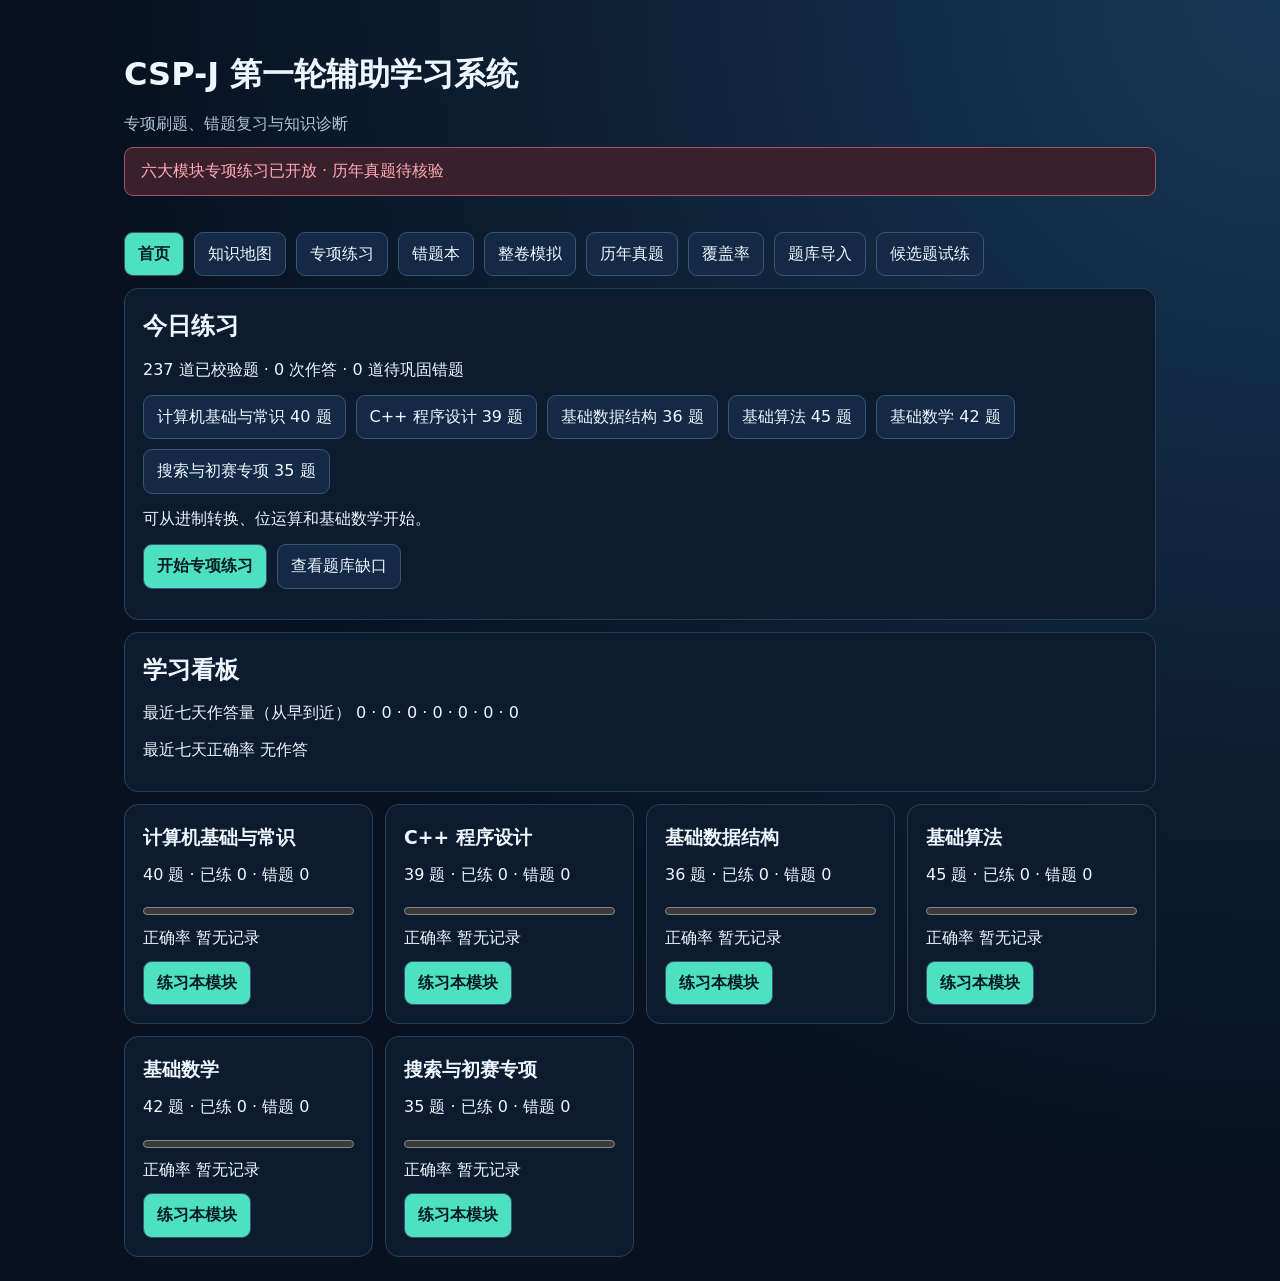
==== commit 2ece551b: "Open all staged candidates for practice with review labels" ====
--- a/csp-j/index.html
+++ b/csp-j/index.html
@@ -8,27 +8,10 @@
 <nav aria-label="学习导航"></nav><section id="view"></section></main>
 <script id="topics" type="application/json">[{"id":"A1","module":"计算机基础与常识","name":"计算机组成","outline_id":null,"difficulty":null,"exam_freq":null},{"id":"A2","module":"计算机基础与常识","name":"存储单位","outline_id":null,"difficulty":null,"exam_freq":null},{"id":"A3","module":"计算机基础与常识","name":"进制转换","outline_id":null,"difficulty":null,"exam_freq":null},{"id":"A4","module":"计算机基础与常识","name":"操作系统","outline_id":null,"difficulty":null,"exam_freq":null},{"id":"A5","module":"计算机基础与常识","name":"网络基础","outline_id":null,"difficulty":null,"exam_freq":null},{"id":"A6","module":"计算机基础与常识","name":"信息安全","outline_id":null,"difficulty":null,"exam_freq":null},{"id":"A7","module":"计算机基础与常识","name":"计算机历史","outline_id":null,"difficulty":null,"exam_freq":null},{"id":"A8","module":"计算机基础与常识","name":"竞赛规则","outline_id":null,"difficulty":null,"exam_freq":null},{"id":"A9","module":"计算机基础与常识","name":"编译与运行","outline_id":null,"difficulty":null,"exam_freq":null},{"id":"A10","module":"计算机基础与常识","name":"g++ 选项","outline_id":null,"difficulty":null,"exam_freq":null},{"id":"B1","module":"C++ 程序设计","name":"变量与类型","outline_id":null,"difficulty":null,"exam_freq":null},{"id":"B2","module":"C++ 程序设计","name":"常量与赋值","outline_id":null,"difficulty":null,"exam_freq":null},{"id":"B3","module":"C++ 程序设计","name":"输入输出","outline_id":null,"difficulty":null,"exam_freq":null},{"id":"B4","module":"C++ 程序设计","name":"运算符与表达式","outline_id":null,"difficulty":null,"exam_freq":null},{"id":"B5","module":"C++ 程序设计","name":"条件语句","outline_id":null,"difficulty":null,"exam_freq":null},{"id":"B6","module":"C++ 程序设计","name":"循环","outline_id":null,"difficulty":null,"exam_freq":null},{"id":"B7","module":"C++ 程序设计","name":"位运算","outline_id":null,"difficulty":null,"exam_freq":null},{"id":"B8","module":"C++ 程序设计","name":"数学函数","outline_id":null,"difficulty":null,"exam_freq":null},{"id":"B9","module":"C++ 程序设计","name":"一维数组","outline_id":null,"difficulty":null,"exam_freq":null},{"id":"B10","module":"C++ 程序设计","name":"二维数组","outline_id":null,"difficulty":null,"exam_freq":null},{"id":"B11","module":"C++ 程序设计","name":"字符与字符串","outline_id":null,"difficulty":null,"exam_freq":null},{"id":"B12","module":"C++ 程序设计","name":"函数","outline_id":null,"difficulty":null,"exam_freq":null},{"id":"B13","module":"C++ 程序设计","name":"递归","outline_id":null,"difficulty":null,"exam_freq":null},{"id":"B14","module":"C++ 程序设计","name":"结构体","outline_id":null,"difficulty":null,"exam_freq":null},{"id":"B15","module":"C++ 程序设计","name":"指针","outline_id":null,"difficulty":null,"exam_freq":null},{"id":"B16","module":"C++ 程序设计","name":"文件操作","outline_id":null,"difficulty":null,"exam_freq":null},{"id":"C1","module":"基础数据结构","name":"栈","outline_id":null,"difficulty":null,"exam_freq":null},{"id":"C2","module":"基础数据结构","name":"队列","outline_id":null,"difficulty":null,"exam_freq":null},{"id":"C3","module":"基础数据结构","name":"链表","outline_id":null,"difficulty":null,"exam_freq":null},{"id":"C4","module":"基础数据结构","name":"堆与优先队列","outline_id":null,"difficulty":null,"exam_freq":null},{"id":"C5","module":"基础数据结构","name":"树与遍历","outline_id":null,"difficulty":null,"exam_freq":null},{"id":"C6","module":"基础数据结构","name":"图与存储","outline_id":null,"difficulty":null,"exam_freq":null},{"id":"C7","module":"基础数据结构","name":"二叉搜索树","outline_id":null,"difficulty":null,"exam_freq":null},{"id":"C8","module":"基础数据结构","name":"哈夫曼树","outline_id":null,"difficulty":null,"exam_freq":null},{"id":"D1","module":"基础算法","name":"模拟与枚举","outline_id":null,"difficulty":null,"exam_freq":null},{"id":"D2","module":"基础算法","name":"排序","outline_id":null,"difficulty":null,"exam_freq":null},{"id":"D3","module":"基础算法","name":"递推","outline_id":null,"difficulty":null,"exam_freq":null},{"id":"D4","module":"基础算法","name":"时间复杂度","outline_id":null,"difficulty":null,"exam_freq":null},{"id":"D5","module":"基础算法","name":"空间复杂度","outline_id":null,"difficulty":null,"exam_freq":null},{"id":"D6","module":"基础算法","name":"贪心","outline_id":null,"difficulty":null,"exam_freq":null},{"id":"D7","module":"基础算法","name":"二分查找","outline_id":null,"difficulty":null,"exam_freq":null},{"id":"D8","module":"基础算法","name":"前缀和与差分","outline_id":null,"difficulty":null,"exam_freq":null},{"id":"D9","module":"基础算法","name":"双指针","outline_id":null,"difficulty":null,"exam_freq":null},{"id":"D10","module":"基础算法","name":"高精度","outline_id":null,"difficulty":null,"exam_freq":null},{"id":"D11","module":"基础算法","name":"动态规划","outline_id":null,"difficulty":null,"exam_freq":null},{"id":"E1","module":"基础数学","name":"素数与筛法","outline_id":null,"difficulty":null,"exam_freq":null},{"id":"E2","module":"基础数学","name":"GCD 与 LCM","outline_id":null,"difficulty":null,"exam_freq":null},{"id":"E3","module":"基础数学","name":"质因数分解","outline_id":null,"difficulty":null,"exam_freq":null},{"id":"E4","module":"基础数学","name":"快速幂","outline_id":null,"difficulty":null,"exam_freq":null},{"id":"E5","module":"基础数学","name":"排列组合","outline_id":null,"difficulty":null,"exam_freq":null},{"id":"E6","module":"基础数学","name":"概率与期望","outline_id":null,"difficulty":null,"exam_freq":null},{"id":"F1","module":"搜索与初赛专项","name":"DFS","outline_id":null,"difficulty":null,"exam_freq":null},{"id":"F2","module":"搜索与初赛专项","name":"BFS","outline_id":null,"difficulty":null,"exam_freq":null},{"id":"F3","module":"搜索与初赛专项","name":"全排列","outline_id":null,"difficulty":null,"exam_freq":null},{"id":"F4","module":"搜索与初赛专项","name":"剪枝","outline_id":null,"difficulty":null,"exam_freq":null},{"id":"F5","module":"搜索与初赛专项","name":"程序阅读","outline_id":null,"difficulty":null,"exam_freq":null},{"id":"F6","module":"搜索与初赛专项","name":"完善程序","outline_id":null,"difficulty":null,"exam_freq":null}]</script>
 <script src="./bank-a.js"></script><script src="./bank-b.js"></script>
-<script id="candidate-review" type="application/json">{"report":{"source":1020,"alreadyActive":12,"invalid":0,"reviewGroups":196,"pending":1008,"combined":812,"active":33},"preview":[{"id":"GESP3-1","level":3,"type":"单选题","stem":"二进制 10110 转换为十进制是多少？","options":["20","21","22","24"],"answer":2,"variants":0},{"id":"GESP3-6","level":3,"type":"判断题","stem":"任意一个非负十进制整数都能用二进制表示。","options":["正确","错误"],"answer":0,"variants":0},{"id":"GESP3-7","level":3,"type":"单选题","stem":"执行 `void f(int x){x=9;} int a=3; f(a);` 后，a 的值是？","options":["3","9","0","不确定"],"answer":0,"variants":0},{"id":"GESP3-8","level":3,"type":"单选题","stem":"`int f(int x){x*=2; return x+1;}`，调用 `f(4)` 的返回值是？","options":["8","9","10","5"],"answer":1,"variants":0},{"id":"GESP3-9","level":3,"type":"判断题","stem":"值传递时，函数内修改形参不会直接改变调用者的实参。","options":["正确","错误"],"answer":0,"variants":0},{"id":"GESP3-10","level":3,"type":"单选题","stem":"在一对花括号内定义的局部变量，通常可以在哪里使用？","options":["整个源文件","定义它的代码块内","所有函数内","只在下一行"],"answer":1,"variants":0},{"id":"GESP3-11","level":3,"type":"单选题","stem":"`int x=2; if(true){int x=5; cout\u003c\u003cx;} cout\u003c\u003cx;` 输出是？","options":["2 2","5 5","5 2","2 5"],"answer":2,"variants":0},{"id":"GESP3-12","level":3,"type":"判断题","stem":"两个互不包含的代码块可以分别定义同名局部变量。","options":["正确","错误"],"answer":0,"variants":0},{"id":"GESP3-13","level":3,"type":"单选题","stem":"定义 `int a[8];`，最后一个合法下标是？","options":["7","8","9","0"],"answer":0,"variants":0},{"id":"GESP3-14","level":3,"type":"判断题","stem":"循环 `for(int i=0;i\u003c=8;i++) cout\u003c\u003ca[i];` 能安全遍历 `int a[8]` 的全部元素。","options":["正确","错误"],"answer":1,"variants":0},{"id":"GESP3-15","level":3,"type":"单选题","stem":"安全逆序遍历 `int a[n]` 的循环初值应为？","options":["n","n-1","1","0"],"answer":1,"variants":0},{"id":"GESP3-16","level":3,"type":"单选题","stem":"`int a[5]={2,4,6,8,10};`，下标为偶数的元素之和是？","options":["12","18","20","30"],"answer":1,"variants":0},{"id":"GESP3-17","level":3,"type":"单选题","stem":"寻找数组最大值时，初始值最稳妥的写法是？","options":["max=0","max=a[0]","max=10000","max=n"],"answer":1,"variants":0},{"id":"GESP3-18","level":3,"type":"判断题","stem":"统计满足条件的元素个数时，计数器通常应先初始化为0。","options":["正确","错误"],"answer":0,"variants":0},{"id":"GESP3-19","level":3,"type":"单选题","stem":"`string s=\"GESP3\";`，`s.size()` 的值是？","options":["4","5","6","3"],"answer":1,"variants":0},{"id":"GESP3-20","level":3,"type":"单选题","stem":"若非空字符串s的长度为n，最后一个字符是？","options":["s[n]","s[n-1]","s[1]","s.size()"],"answer":1,"variants":0},{"id":"GESP3-21","level":3,"type":"判断题","stem":"空字符串的 `size()` 等于0，因此不能直接访问 `s[0]`。","options":["正确","错误"],"answer":0,"variants":0},{"id":"GESP3-22","level":3,"type":"单选题","stem":"`string s=\"abcdef\"; s.substr(2,3)` 的结果是？","options":["abc","bcd","cde","cdef"],"answer":2,"variants":0},{"id":"GESP3-23","level":3,"type":"判断题","stem":"`string::find` 没找到目标时会返回 `string::npos`。","options":["正确","错误"],"answer":0,"variants":0},{"id":"GESP3-24","level":3,"type":"单选题","stem":"`string s=\"banana\"; s.find(\"na\")` 返回？","options":["1","2","3","4"],"answer":1,"variants":0},{"id":"GESP3-25","level":3,"type":"单选题","stem":"循环中希望跳过本轮剩余语句并进入下一轮，应使用？","options":["break","continue","return","switch"],"answer":1,"variants":0},{"id":"GESP3-26","level":3,"type":"单选题","stem":"`for(int i=1;i\u003c=5;i++){if(i==3) continue; cout\u003c\u003ci;}` 输出？","options":["12345","1245","12","45"],"answer":1,"variants":0},{"id":"GESP3-27","level":3,"type":"判断题","stem":"嵌套循环中的 `break` 默认只结束它所在的最近一层循环。","options":["正确","错误"],"answer":0,"variants":0},{"id":"GESP3-28","level":3,"type":"单选题","stem":"`int x=0; false && (++x>0);` 执行后x为？","options":["0","1","-1","不确定"],"answer":0,"variants":0},{"id":"GESP3-29","level":3,"type":"单选题","stem":"`int y=2; true || (++y>0);` 执行后y为？","options":["2","3","0","1"],"answer":0,"variants":0},{"id":"GESP3-30","level":3,"type":"判断题","stem":"表达式 `a!=0 && 10/a>2` 可以在a为0时避免执行除法。","options":["正确","错误"],"answer":0,"variants":0},{"id":"GESP3-31","level":3,"type":"单选题","stem":"枚举闭区间[1,n]中的所有整数，正确循环是？","options":["i=0;i\u003cn","i=1;i\u003cn","i=1;i\u003c=n","i=0;i\u003c=n"],"answer":2,"variants":0},{"id":"GESP3-33","level":3,"type":"判断题","stem":"有限范围内逐一检查所有候选，是枚举算法的基本思想。","options":["正确","错误"],"answer":0,"variants":0},{"id":"GESP3-36","level":3,"type":"判断题","stem":"用有限范围的枚举结果不能证明一个对所有正整数成立的猜想。","options":["正确","错误"],"answer":0,"variants":0},{"id":"GESP3-37","level":3,"type":"单选题","stem":"变量x初值2，依次执行 `x+=3; x*=2;`，最终x为？","options":["7","10","8","12"],"answer":1,"variants":0},{"id":"GESP3-39","level":3,"type":"判断题","stem":"当前一步使用上一步更新后的状态时，随意交换操作顺序可能改变结果。","options":["正确","错误"],"answer":0,"variants":0},{"id":"GESP3-40","level":3,"type":"单选题","stem":"`int x=1; for(int i=0;i\u003c3;i++) x=x*2+1;` 最终x为？","options":["7","9","15","16"],"answer":2,"variants":0},{"id":"GESP3-42","level":3,"type":"判断题","stem":"模拟多轮操作时，先写出每轮结束后的状态表有助于避免次数差一。","options":["正确","错误"],"answer":0,"variants":0},{"id":"GESP3-43","level":3,"type":"单选题","stem":"二进制 100001 转换为十进制是多少？","options":["32","34","35","33"],"answer":3,"variants":54},{"id":"GESP3-44","level":3,"type":"单选题","stem":"函数 `int f(int x){x*=2; return x+4;}`，调用 `f(4)` 返回多少？","options":["11","13","12","8"],"answer":2,"variants":54},{"id":"GESP3-45","level":3,"type":"单选题","stem":"数组前4项依次为 4、8、12、16，所有元素之和是？","options":["32","40","36","44"],"answer":1,"variants":54},{"id":"GESP3-46","level":3,"type":"单选题","stem":"`string s=\"code4\"; s.substr(2,2)` 的结果是？","options":["de","co","od","de4"],"answer":0,"variants":54},{"id":"GESP3-47","level":3,"type":"单选题","stem":"程序对1到9求和，但遇到6时执行continue，最后的和是多少？","options":["45","38","40","39"],"answer":3,"variants":54},{"id":"GESP3-48","level":3,"type":"单选题","stem":"枚举1到36，其中能被8整除的正整数有多少个？","options":["5","6","4","3"],"answer":2,"variants":54},{"id":"GESP3-49","level":3,"type":"单选题","stem":"变量x初值8，先执行 `x+=3`，再执行 `x*=3`，最终x是多少？","options":["36","33","17","27"],"answer":1,"variants":54},{"id":"GESP3-78","level":3,"type":"判断题","stem":"十六进制 44 等于十进制 68。","options":["正确","错误"],"answer":0,"variants":0},{"id":"GESP3-79","level":3,"type":"判断题","stem":"值传递调用中，形参初值来自实参，但形参变量拥有独立存储（题组37）。","options":["正确","错误"],"answer":0,"variants":10},{"id":"GESP3-80","level":3,"type":"判断题","stem":"长度为 7 的数组，其合法下标包括 7。","options":["正确","错误"],"answer":1,"variants":3},{"id":"GESP3-81","level":3,"type":"判断题","stem":"字符串 `code39` 的最后一个合法下标是 6。","options":["正确","错误"],"answer":1,"variants":0},{"id":"GESP3-82","level":3,"type":"判断题","stem":"在编号40的循环中，continue只跳过当前一轮，不会结束整个循环。","options":["正确","错误"],"answer":0,"variants":9},{"id":"GESP3-83","level":3,"type":"判断题","stem":"枚举1到71的所有整数，可以完整验证这个有限范围中的条件。","options":["正确","错误"],"answer":0,"variants":0},{"id":"GESP3-84","level":3,"type":"判断题","stem":"模拟题组42中，若后一步依赖前一步结果，交换两步操作仍一定得到相同答案。","options":["正确","错误"],"answer":1,"variants":9},{"id":"GESP3-120","level":3,"type":"判断题","stem":"十六进制 6E 等于十进制 110。","options":["正确","错误"],"answer":0,"variants":0},{"id":"GESP3-122","level":3,"type":"判断题","stem":"长度为 13 的数组，其合法下标包括 13。","options":["正确","错误"],"answer":1,"variants":3},{"id":"GESP3-123","level":3,"type":"判断题","stem":"字符串 `code81` 的最后一个合法下标是 6。","options":["正确","错误"],"answer":1,"variants":0},{"id":"GESP3-125","level":3,"type":"判断题","stem":"枚举1到63的所有整数，可以完整验证这个有限范围中的条件。","options":["正确","错误"],"answer":0,"variants":0},{"id":"GESP3-162","level":3,"type":"判断题","stem":"十六进制 98 等于十进制 152。","options":["正确","错误"],"answer":0,"variants":0},{"id":"GESP3-164","level":3,"type":"判断题","stem":"长度为 19 的数组，其合法下标包括 19。","options":["正确","错误"],"answer":1,"variants":2},{"id":"GESP3-165","level":3,"type":"判断题","stem":"字符串 `code123` 的最后一个合法下标是 7。","options":["正确","错误"],"answer":1,"variants":0},{"id":"GESP3-167","level":3,"type":"判断题","stem":"枚举1到55的所有整数，可以完整验证这个有限范围中的条件。","options":["正确","错误"],"answer":0,"variants":0},{"id":"GESP3-204","level":3,"type":"判断题","stem":"十六进制 C2 等于十进制 194。","options":["正确","错误"],"answer":0,"variants":0},{"id":"GESP3-207","level":3,"type":"判断题","stem":"字符串 `code165` 的最后一个合法下标是 7。","options":["正确","错误"],"answer":1,"variants":0},{"id":"GESP3-209","level":3,"type":"判断题","stem":"枚举1到47的所有整数，可以完整验证这个有限范围中的条件。","options":["正确","错误"],"answer":0,"variants":0},{"id":"GESP3-246","level":3,"type":"判断题","stem":"十六进制 EC 等于十进制 236。","options":["正确","错误"],"answer":0,"variants":0},{"id":"GESP3-249","level":3,"type":"判断题","stem":"字符串 `code207` 的最后一个合法下标是 7。","options":["正确","错误"],"answer":1,"variants":0},{"id":"GESP3-251","level":3,"type":"判断题","stem":"枚举1到39的所有整数，可以完整验证这个有限范围中的条件。","options":["正确","错误"],"answer":0,"variants":0},{"id":"GESP3-288","level":3,"type":"判断题","stem":"十六进制 116 等于十进制 278。","options":["正确","错误"],"answer":0,"variants":0},{"id":"GESP3-291","level":3,"type":"判断题","stem":"字符串 `code249` 的最后一个合法下标是 7。","options":["正确","错误"],"answer":1,"variants":0},{"id":"GESP3-293","level":3,"type":"判断题","stem":"枚举1到31的所有整数，可以完整验证这个有限范围中的条件。","options":["正确","错误"],"answer":0,"variants":0},{"id":"GESP3-330","level":3,"type":"判断题","stem":"十六进制 140 等于十进制 320。","options":["正确","错误"],"answer":0,"variants":0},{"id":"GESP3-333","level":3,"type":"判断题","stem":"字符串 `code291` 的最后一个合法下标是 7。","options":["正确","错误"],"answer":1,"variants":0},{"id":"GESP3-335","level":3,"type":"判断题","stem":"枚举1到73的所有整数，可以完整验证这个有限范围中的条件。","options":["正确","错误"],"answer":0,"variants":0},{"id":"GESP3-372","level":3,"type":"判断题","stem":"十六进制 16A 等于十进制 362。","options":["正确","错误"],"answer":0,"variants":0},{"id":"GESP3-375","level":3,"type":"判断题","stem":"字符串 `code333` 的最后一个合法下标是 7。","options":["正确","错误"],"answer":1,"variants":0},{"id":"GESP3-377","level":3,"type":"判断题","stem":"枚举1到65的所有整数，可以完整验证这个有限范围中的条件。","options":["正确","错误"],"answer":0,"variants":0},{"id":"GESP3-414","level":3,"type":"判断题","stem":"十六进制 194 等于十进制 404。","options":["正确","错误"],"answer":0,"variants":0},{"id":"GESP3-417","level":3,"type":"判断题","stem":"字符串 `code375` 的最后一个合法下标是 7。","options":["正确","错误"],"answer":1,"variants":0},{"id":"GESP3-419","level":3,"type":"判断题","stem":"枚举1到57的所有整数，可以完整验证这个有限范围中的条件。","options":["正确","错误"],"answer":0,"variants":0},{"id":"GESP3-456","level":3,"type":"判断题","stem":"十六进制 1BE 等于十进制 446。","options":["正确","错误"],"answer":0,"variants":0},{"id":"GESP3-459","level":3,"type":"判断题","stem":"字符串 `code417` 的最后一个合法下标是 7。","options":["正确","错误"],"answer":1,"variants":0},{"id":"GESP3-461","level":3,"type":"判断题","stem":"枚举1到49的所有整数，可以完整验证这个有限范围中的条件。","options":["正确","错误"],"answer":0,"variants":0},{"id":"GESP3-498","level":3,"type":"判断题","stem":"十六进制 1E8 等于十进制 488。","options":["正确","错误"],"answer":0,"variants":0},{"id":"GESP4-1","level":4,"type":"单选题","stem":"`int f(int a,int b=3){return a+b;}`，`f(5)` 的值是？","options":["5","8","3","编译错误"],"answer":1,"variants":0},{"id":"GESP4-2","level":4,"type":"判断题","stem":"有默认值的形参之后，通常不能再出现没有默认值的形参。","options":["正确","错误"],"answer":0,"variants":0},{"id":"GESP4-3","level":4,"type":"单选题","stem":"`int g(int x=2,int y=4){return x*y;}`，`g(3)` 返回？","options":["6","8","12","24"],"answer":2,"variants":0},{"id":"GESP4-4","level":4,"type":"单选题","stem":"函数重载主要依据什么区分？","options":["函数名不同","参数列表不同","返回值不同","函数体不同"],"answer":1,"variants":0},{"id":"GESP4-5","level":4,"type":"判断题","stem":"`int f(int)` 与 `double f(int)` 可以仅靠返回类型不同构成重载。","options":["正确","错误"],"answer":1,"variants":0},{"id":"GESP4-6","level":4,"type":"单选题","stem":"已有 `f(int)` 和 `f(double)`，调用 `f(3.5)` 会优先选择？","options":["f(int)","f(double)","随机选择","均不合法"],"answer":1,"variants":0},{"id":"GESP4-7","level":4,"type":"单选题","stem":"`int x=7; int *p=&x;`，表达式 `*p` 的值是？","options":["x的地址","7","p的地址","0"],"answer":1,"variants":0},{"id":"GESP4-8","level":4,"type":"判断题","stem":"若p合法指向x，执行 `*p=9` 会把x改为9。","options":["正确","错误"],"answer":0,"variants":0},{"id":"GESP4-9","level":4,"type":"单选题","stem":"`int x=4; int *p=&x; (*p)++;` 后x为？","options":["4","5","地址加1","不确定"],"answer":1,"variants":0},{"id":"GESP4-10","level":4,"type":"单选题","stem":"`void inc(int &x){x++;}`，令a=5并调用inc(a)，a变为？","options":["5","6","0","编译错误"],"answer":1,"variants":0},{"id":"GESP4-11","level":4,"type":"判断题","stem":"引用在定义时必须绑定到一个对象，之后不能改为另一个对象的别名。","options":["正确","错误"],"answer":0,"variants":0},{"id":"GESP4-12","level":4,"type":"单选题","stem":"交换两个int实参且不使用指针，形参应写成？","options":["int a,int b","int &a,int &b","const int a,const int b","void a,void b"],"answer":1,"variants":0},{"id":"GESP4-13","level":4,"type":"单选题","stem":"`Student s;` 访问其成员score应写成？","options":["s->score","s.score","score.s","*s.score"],"answer":1,"variants":0},{"id":"GESP4-14","level":4,"type":"判断题","stem":"同一个结构体类型的不同对象，各自拥有独立的成员数据。","options":["正确","错误"],"answer":0,"variants":0},{"id":"GESP4-15","level":4,"type":"单选题","stem":"`struct P{int x,y;}; P p{2,5};`，`p.x+p.y` 为？","options":["2","5","7","10"],"answer":2,"variants":0},{"id":"GESP4-16","level":4,"type":"单选题","stem":"`Student a[10];` 表示什么？","options":["一个含10个成员的对象","10个Student对象组成的数组","指向Student的指针","二维数组"],"answer":1,"variants":0},{"id":"GESP4-17","level":4,"type":"判断题","stem":"`a[i].score` 可访问结构体数组第i个元素的score成员。","options":["正确","错误"],"answer":0,"variants":0},{"id":"GESP4-18","level":4,"type":"单选题","stem":"统计3名学生总分，核心累加应写成？","options":["sum+=a.score","sum+=a[i].score","sum=a[i]","a[i]+=score"],"answer":1,"variants":0},{"id":"GESP4-19","level":4,"type":"单选题","stem":"`int a[3][4];` 共有多少个int元素？","options":["7","12","16","34"],"answer":1,"variants":0},{"id":"GESP4-20","level":4,"type":"判断题","stem":"`int a[3][4]` 的合法行下标为0到2，列下标为0到3。","options":["正确","错误"],"answer":0,"variants":0},{"id":"GESP4-21","level":4,"type":"单选题","stem":"遍历3行4列数组，内层循环条件应为？","options":["j\u003c3","j\u003c=4","j\u003c4","j\u003c=3"],"answer":2,"variants":0},{"id":"GESP4-22","level":4,"type":"单选题","stem":"矩阵主对角线元素通常满足？","options":["i+j=0","i==j","i>j","j==0"],"answer":1,"variants":0},{"id":"GESP4-23","level":4,"type":"判断题","stem":"两个同型矩阵相加时，应把对应行、对应列的元素相加。","options":["正确","错误"],"answer":0,"variants":0},{"id":"GESP4-26","level":4,"type":"判断题","stem":"使用递推计算时，必须先给出足够的初始项。","options":["正确","错误"],"answer":0,"variants":0},{"id":"GESP4-28","level":4,"type":"单选题","stem":"用循环实现只依赖前一项的递推，通常至少需要保存？","options":["当前状态","整个文件","函数地址","排序结果"],"answer":0,"variants":0},{"id":"GESP4-29","level":4,"type":"判断题","stem":"递推循环更新多个状态时，赋值顺序可能影响结果。","options":["正确","错误"],"answer":0,"variants":0},{"id":"GESP4-30","level":4,"type":"单选题","stem":"已知oldA和oldB，想同时更新为newA=oldB、newB=oldA+oldB，稳妥做法是？","options":["先改oldA再计算newB","使用临时变量保存旧值","只更新一个变量","交换循环方向"],"answer":1,"variants":0},{"id":"GESP4-31","level":4,"type":"单选题","stem":"冒泡排序一趟后，通常能把哪个元素放到最终位置？","options":["当前最大或最小元素","随机元素","中位数","所有元素"],"answer":0,"variants":0},{"id":"GESP4-32","level":4,"type":"判断题","stem":"选择排序每一趟会从未排序区间选出一个极值放到边界。","options":["正确","错误"],"answer":0,"variants":0},{"id":"GESP4-33","level":4,"type":"单选题","stem":"插入排序处理新元素时，会把它插入哪里？","options":["已排序区间中的适当位置","数组末尾固定位置","随机位置","未排序区间中间"],"answer":0,"variants":0},{"id":"GESP4-34","level":4,"type":"单选题","stem":"排序稳定是指什么？","options":["速度不变","相等关键字元素相对次序不变","空间不变","数组长度不变"],"answer":1,"variants":0},{"id":"GESP4-35","level":4,"type":"判断题","stem":"标准实现的冒泡排序只交换逆序的相邻元素，因此可以保持稳定。","options":["正确","错误"],"answer":0,"variants":0},{"id":"GESP4-36","level":4,"type":"单选题","stem":"若记录按分数排序且希望同分学生保持原登记顺序，应优先关注？","options":["稳定性","递归深度","文件大小","指针地址"],"answer":0,"variants":0},{"id":"GESP4-37","level":4,"type":"单选题","stem":"单层循环执行n次常数操作，时间复杂度通常为？","options":["O(1)","O(log n)","O(n)","O(n²)"],"answer":2,"variants":0},{"id":"GESP4-38","level":4,"type":"判断题","stem":"两个各执行n次的顺序循环，总复杂度通常仍是O(n)。","options":["正确","错误"],"answer":0,"variants":0},{"id":"GESP4-39","level":4,"type":"单选题","stem":"两层循环各执行n次，循环体为常数操作，复杂度通常为？","options":["O(1)","O(n)","O(n²)","O(2n)"],"answer":2,"variants":0},{"id":"GESP4-40","level":4,"type":"单选题","stem":"当n很大时，下列增长最慢的是？","options":["O(n²)","O(n)","O(log n)","O(2ⁿ)"],"answer":2,"variants":0},{"id":"GESP4-41","level":4,"type":"判断题","stem":"大O表示法通常忽略常数倍和低阶项。","options":["正确","错误"],"answer":0,"variants":0},{"id":"GESP4-42","level":4,"type":"单选题","stem":"O(n²+n+5)化简后通常记作？","options":["O(1)","O(n)","O(n²)","O(n³)"],"answer":2,"variants":0},{"id":"GESP4-43","level":4,"type":"单选题","stem":"读取文本文件通常使用哪个流类型？","options":["ofstream","ifstream","ostream","stringstream"],"answer":1,"variants":0},{"id":"GESP4-44","level":4,"type":"判断题","stem":"打开文件后应检查流状态，确认文件是否成功打开。","options":["正确","错误"],"answer":0,"variants":0},{"id":"GESP4-45","level":4,"type":"单选题","stem":"向文件写入数据通常使用？","options":["ifstream","ofstream","cin","cerr"],"answer":1,"variants":0},{"id":"GESP4-46","level":4,"type":"单选题","stem":"可能抛出异常的代码通常放在哪个代码块？","options":["try","catch","else","switch"],"answer":0,"variants":0},{"id":"GESP4-47","level":4,"type":"判断题","stem":"没有匹配的catch时，异常可能继续向调用层传播。","options":["正确","错误"],"answer":0,"variants":0},{"id":"GESP4-48","level":4,"type":"单选题","stem":"`catch(const exception& e)` 中常用哪个成员获取说明文字？","options":["e.size()","e.what()","e.read()","e.code()"],"answer":1,"variants":0},{"id":"GESP4-49","level":4,"type":"单选题","stem":"函数 `int f(int x,int d=2){return x+d;}`，调用 `f(3)` 返回多少？〔四级拓展序号49〕","options":["3","2","6","5"],"answer":3,"variants":50},{"id":"GESP4-50","level":4,"type":"单选题","stem":"`int x=5; int *p=&x; *p+=3;` 执行后x是多少？〔四级拓展序号50〕","options":["3","9","8","5"],"answer":2,"variants":50},{"id":"GESP4-51","level":4,"type":"单选题","stem":"`struct P{int x,y;}; P p{4,5};`，`p.x+p.y` 的值是？〔四级拓展序号51〕","options":["20","9","4","5"],"answer":1,"variants":50},{"id":"GESP4-52","level":4,"type":"单选题","stem":"二维数组 `int a[6][6]` 一共有多少个int元素？〔四级拓展序号52〕","options":["36","12","30","42"],"answer":0,"variants":50},{"id":"GESP4-53","level":4,"type":"单选题","stem":"数列 `a1=6`，`a[n]=a[n-1]+6`，则a4是多少？〔四级拓展序号53〕","options":["18","30","45","24"],"answer":3,"variants":50},{"id":"GESP4-54","level":4,"type":"单选题","stem":"对相邻元素 11、7 执行冒泡排序的升序比较后，这两个位置应变为？〔四级拓展序号54〕","options":["7 7","11 11","7 11","11 7"],"answer":2,"variants":50},{"id":"GESP4-55","level":4,"type":"单选题","stem":"4层彼此嵌套的循环，每层约执行n次，循环体为常数操作，复杂度通常是？〔四级拓展序号55〕","options":["O(n^4)","O(1)","O(log n)","O(n)"],"answer":0,"variants":50},{"id":"GESP4-56","level":4,"type":"单选题","stem":"可能抛出异常的语句通常放在哪个代码块中？〔四级拓展序号56〕","options":["try","catch","else","switch"],"answer":0,"variants":16},{"id":"GESP4-64","level":4,"type":"单选题","stem":"向文本文件写入内容应优先选择哪种流对象？〔四级拓展序号64〕","options":["ofstream","ifstream","istream","cin"],"answer":0,"variants":16},{"id":"GESP4-72","level":4,"type":"单选题","stem":"读取文本文件应优先选择哪种流对象？〔四级拓展序号72〕","options":["ifstream","ofstream","ostream","cerr"],"answer":0,"variants":16},{"id":"GESP4-97","level":4,"type":"判断题","stem":"函数重载题组49中，仅改变返回类型而保持参数列表相同，不能构成合法重载。〔四级拓展序号97〕","options":["正确","错误"],"answer":0,"variants":0},{"id":"GESP4-98","level":4,"type":"判断题","stem":"若指针p合法指向变量x，执行 `*p=16` 修改的是p所指对象的值，而不是p保存的地址。〔四级拓展序号98〕","options":["正确","错误"],"answer":0,"variants":0},{"id":"GESP4-99","level":4,"type":"判断题","stem":"结构体数组题组51中，表达式 `students[i].score` 先选择第i个对象，再访问score成员。〔四级拓展序号99〕","options":["正确","错误"],"answer":0,"variants":0},{"id":"GESP4-100","level":4,"type":"判断题","stem":"`int a[5][9]` 的合法列下标包含 9。〔四级拓展序号100〕","options":["正确","错误"],"answer":1,"variants":0},{"id":"GESP4-101","level":4,"type":"判断题","stem":"递推题组53只给出 `a[n]=a[n-1]+6` 而不给任何初始项，仍能唯一确定整个数列。〔四级拓展序号101〕","options":["正确","错误"],"answer":1,"variants":0},{"id":"GESP4-102","level":4,"type":"判断题","stem":"稳定排序题组54中，相等关键字记录的相对先后次序应保持不变。〔四级拓展序号102〕","options":["正确","错误"],"answer":0,"variants":0},{"id":"GESP4-103","level":4,"type":"判断题","stem":"两个先后执行、各循环n次的代码段，总时间复杂度通常是O(n²)（题组55）。〔四级拓展序号103〕","options":["正确","错误"],"answer":1,"variants":0},{"id":"GESP4-104","level":4,"type":"判断题","stem":"文件题组56中，打开输入文件后检查流状态，可以发现文件不存在或无读取权限等失败。〔四级拓展序号104〕","options":["正确","错误"],"answer":0,"variants":0},{"id":"GESP4-153","level":4,"type":"判断题","stem":"函数重载题组105中，仅改变返回类型而保持参数列表相同，不能构成合法重载。〔四级拓展序号153〕","options":["正确","错误"],"answer":0,"variants":0},{"id":"GESP4-154","level":4,"type":"判断题","stem":"若指针p合法指向变量x，执行 `*p=35` 修改的是p所指对象的值，而不是p保存的地址。〔四级拓展序号154〕","options":["正确","错误"],"answer":0,"variants":0},{"id":"GESP4-155","level":4,"type":"判断题","stem":"结构体数组题组107中，表达式 `students[i].score` 先选择第i个对象，再访问score成员。〔四级拓展序号155〕","options":["正确","错误"],"answer":0,"variants":0},{"id":"GESP4-156","level":4,"type":"判断题","stem":"`int a[5][2]` 的合法列下标包含 2。〔四级拓展序号156〕","options":["正确","错误"],"answer":1,"variants":0},{"id":"GESP4-157","level":4,"type":"判断题","stem":"递推题组109只给出 `a[n]=a[n-1]+2` 而不给任何初始项，仍能唯一确定整个数列。〔四级拓展序号157〕","options":["正确","错误"],"answer":1,"variants":0},{"id":"GESP4-158","level":4,"type":"判断题","stem":"稳定排序题组110中，相等关键字记录的相对先后次序应保持不变。〔四级拓展序号158〕","options":["正确","错误"],"answer":0,"variants":0},{"id":"GESP4-159","level":4,"type":"判断题","stem":"两个先后执行、各循环n次的代码段，总时间复杂度通常是O(n²)（题组111）。〔四级拓展序号159〕","options":["正确","错误"],"answer":1,"variants":0},{"id":"GESP4-160","level":4,"type":"判断题","stem":"文件题组112中，打开输入文件后检查流状态，可以发现文件不存在或无读取权限等失败。〔四级拓展序号160〕","options":["正确","错误"],"answer":0,"variants":0},{"id":"GESP4-209","level":4,"type":"判断题","stem":"函数重载题组161中，仅改变返回类型而保持参数列表相同，不能构成合法重载。〔四级拓展序号209〕","options":["正确","错误"],"answer":0,"variants":0},{"id":"GESP4-210","level":4,"type":"判断题","stem":"若指针p合法指向变量x，执行 `*p=17` 修改的是p所指对象的值，而不是p保存的地址。〔四级拓展序号210〕","options":["正确","错误"],"answer":0,"variants":0},{"id":"GESP4-211","level":4,"type":"判断题","stem":"结构体数组题组163中，表达式 `students[i].score` 先选择第i个对象，再访问score成员。〔四级拓展序号211〕","options":["正确","错误"],"answer":0,"variants":0},{"id":"GESP4-212","level":4,"type":"判断题","stem":"`int a[5][4]` 的合法列下标包含 4。〔四级拓展序号212〕","options":["正确","错误"],"answer":1,"variants":0},{"id":"GESP4-213","level":4,"type":"判断题","stem":"递推题组165只给出 `a[n]=a[n-1]+4` 而不给任何初始项，仍能唯一确定整个数列。〔四级拓展序号213〕","options":["正确","错误"],"answer":1,"variants":0},{"id":"GESP4-214","level":4,"type":"判断题","stem":"稳定排序题组166中，相等关键字记录的相对先后次序应保持不变。〔四级拓展序号214〕","options":["正确","错误"],"answer":0,"variants":0},{"id":"GESP4-215","level":4,"type":"判断题","stem":"两个先后执行、各循环n次的代码段，总时间复杂度通常是O(n²)（题组167）。〔四级拓展序号215〕","options":["正确","错误"],"answer":1,"variants":0},{"id":"GESP4-216","level":4,"type":"判断题","stem":"文件题组168中，打开输入文件后检查流状态，可以发现文件不存在或无读取权限等失败。〔四级拓展序号216〕","options":["正确","错误"],"answer":0,"variants":0},{"id":"GESP4-265","level":4,"type":"判断题","stem":"函数重载题组217中，仅改变返回类型而保持参数列表相同，不能构成合法重载。〔四级拓展序号265〕","options":["正确","错误"],"answer":0,"variants":0},{"id":"GESP4-266","level":4,"type":"判断题","stem":"若指针p合法指向变量x，执行 `*p=36` 修改的是p所指对象的值，而不是p保存的地址。〔四级拓展序号266〕","options":["正确","错误"],"answer":0,"variants":0},{"id":"GESP4-267","level":4,"type":"判断题","stem":"结构体数组题组219中，表达式 `students[i].score` 先选择第i个对象，再访问score成员。〔四级拓展序号267〕","options":["正确","错误"],"answer":0,"variants":0},{"id":"GESP4-268","level":4,"type":"判断题","stem":"`int a[5][6]` 的合法列下标包含 6。〔四级拓展序号268〕","options":["正确","错误"],"answer":1,"variants":0},{"id":"GESP4-269","level":4,"type":"判断题","stem":"递推题组221只给出 `a[n]=a[n-1]+6` 而不给任何初始项，仍能唯一确定整个数列。〔四级拓展序号269〕","options":["正确","错误"],"answer":1,"variants":0},{"id":"GESP4-270","level":4,"type":"判断题","stem":"稳定排序题组222中，相等关键字记录的相对先后次序应保持不变。〔四级拓展序号270〕","options":["正确","错误"],"answer":0,"variants":0},{"id":"GESP4-271","level":4,"type":"判断题","stem":"两个先后执行、各循环n次的代码段，总时间复杂度通常是O(n²)（题组223）。〔四级拓展序号271〕","options":["正确","错误"],"answer":1,"variants":0},{"id":"GESP4-272","level":4,"type":"判断题","stem":"文件题组224中，打开输入文件后检查流状态，可以发现文件不存在或无读取权限等失败。〔四级拓展序号272〕","options":["正确","错误"],"answer":0,"variants":0},{"id":"GESP4-321","level":4,"type":"判断题","stem":"函数重载题组273中，仅改变返回类型而保持参数列表相同，不能构成合法重载。〔四级拓展序号321〕","options":["正确","错误"],"answer":0,"variants":0},{"id":"GESP4-322","level":4,"type":"判断题","stem":"若指针p合法指向变量x，执行 `*p=18` 修改的是p所指对象的值，而不是p保存的地址。〔四级拓展序号322〕","options":["正确","错误"],"answer":0,"variants":0},{"id":"GESP4-323","level":4,"type":"判断题","stem":"结构体数组题组275中，表达式 `students[i].score` 先选择第i个对象，再访问score成员。〔四级拓展序号323〕","options":["正确","错误"],"answer":0,"variants":0},{"id":"GESP4-324","level":4,"type":"判断题","stem":"`int a[5][8]` 的合法列下标包含 8。〔四级拓展序号324〕","options":["正确","错误"],"answer":1,"variants":0},{"id":"GESP4-325","level":4,"type":"判断题","stem":"递推题组277只给出 `a[n]=a[n-1]+2` 而不给任何初始项，仍能唯一确定整个数列。〔四级拓展序号325〕","options":["正确","错误"],"answer":1,"variants":0},{"id":"GESP4-326","level":4,"type":"判断题","stem":"稳定排序题组278中，相等关键字记录的相对先后次序应保持不变。〔四级拓展序号326〕","options":["正确","错误"],"answer":0,"variants":0},{"id":"GESP4-327","level":4,"type":"判断题","stem":"两个先后执行、各循环n次的代码段，总时间复杂度通常是O(n²)（题组279）。〔四级拓展序号327〕","options":["正确","错误"],"answer":1,"variants":0},{"id":"GESP4-328","level":4,"type":"判断题","stem":"文件题组280中，打开输入文件后检查流状态，可以发现文件不存在或无读取权限等失败。〔四级拓展序号328〕","options":["正确","错误"],"answer":0,"variants":0},{"id":"GESP4-377","level":4,"type":"判断题","stem":"函数重载题组329中，仅改变返回类型而保持参数列表相同，不能构成合法重载。〔四级拓展序号377〕","options":["正确","错误"],"answer":0,"variants":0},{"id":"GESP4-378","level":4,"type":"判断题","stem":"若指针p合法指向变量x，执行 `*p=37` 修改的是p所指对象的值，而不是p保存的地址。〔四级拓展序号378〕","options":["正确","错误"],"answer":0,"variants":0},{"id":"GESP4-379","level":4,"type":"判断题","stem":"结构体数组题组331中，表达式 `students[i].score` 先选择第i个对象，再访问score成员。〔四级拓展序号379〕","options":["正确","错误"],"answer":0,"variants":0},{"id":"GESP4-380","level":4,"type":"判断题","stem":"`int a[5][10]` 的合法列下标包含 10。〔四级拓展序号380〕","options":["正确","错误"],"answer":1,"variants":0},{"id":"GESP4-381","level":4,"type":"判断题","stem":"递推题组333只给出 `a[n]=a[n-1]+4` 而不给任何初始项，仍能唯一确定整个数列。〔四级拓展序号381〕","options":["正确","错误"],"answer":1,"variants":0},{"id":"GESP4-382","level":4,"type":"判断题","stem":"稳定排序题组334中，相等关键字记录的相对先后次序应保持不变。〔四级拓展序号382〕","options":["正确","错误"],"answer":0,"variants":0},{"id":"GESP4-383","level":4,"type":"判断题","stem":"两个先后执行、各循环n次的代码段，总时间复杂度通常是O(n²)（题组335）。〔四级拓展序号383〕","options":["正确","错误"],"answer":1,"variants":0},{"id":"GESP4-384","level":4,"type":"判断题","stem":"文件题组336中，打开输入文件后检查流状态，可以发现文件不存在或无读取权限等失败。〔四级拓展序号384〕","options":["正确","错误"],"answer":0,"variants":0},{"id":"GESP4-433","level":4,"type":"判断题","stem":"函数重载题组385中，仅改变返回类型而保持参数列表相同，不能构成合法重载。〔四级拓展序号433〕","options":["正确","错误"],"answer":0,"variants":0},{"id":"GESP4-434","level":4,"type":"判断题","stem":"若指针p合法指向变量x，执行 `*p=19` 修改的是p所指对象的值，而不是p保存的地址。〔四级拓展序号434〕","options":["正确","错误"],"answer":0,"variants":0},{"id":"GESP4-435","level":4,"type":"判断题","stem":"结构体数组题组387中，表达式 `students[i].score` 先选择第i个对象，再访问score成员。〔四级拓展序号435〕","options":["正确","错误"],"answer":0,"variants":0},{"id":"GESP4-436","level":4,"type":"判断题","stem":"`int a[5][3]` 的合法列下标包含 3。〔四级拓展序号436〕","options":["正确","错误"],"answer":1,"variants":0},{"id":"GESP4-437","level":4,"type":"判断题","stem":"递推题组389只给出 `a[n]=a[n-1]+6` 而不给任何初始项，仍能唯一确定整个数列。〔四级拓展序号437〕","options":["正确","错误"],"answer":1,"variants":0},{"id":"GESP4-438","level":4,"type":"判断题","stem":"稳定排序题组390中，相等关键字记录的相对先后次序应保持不变。〔四级拓展序号438〕","options":["正确","错误"],"answer":0,"variants":0},{"id":"GESP4-439","level":4,"type":"判断题","stem":"两个先后执行、各循环n次的代码段，总时间复杂度通常是O(n²)（题组391）。〔四级拓展序号439〕","options":["正确","错误"],"answer":1,"variants":0},{"id":"GESP4-440","level":4,"type":"判断题","stem":"文件题组392中，打开输入文件后检查流状态，可以发现文件不存在或无读取权限等失败。〔四级拓展序号440〕","options":["正确","错误"],"answer":0,"variants":0},{"id":"GESP4-489","level":4,"type":"判断题","stem":"函数重载题组441中，仅改变返回类型而保持参数列表相同，不能构成合法重载。〔四级拓展序号489〕","options":["正确","错误"],"answer":0,"variants":0},{"id":"GESP4-490","level":4,"type":"判断题","stem":"若指针p合法指向变量x，执行 `*p=38` 修改的是p所指对象的值，而不是p保存的地址。〔四级拓展序号490〕","options":["正确","错误"],"answer":0,"variants":0},{"id":"GESP4-491","level":4,"type":"判断题","stem":"结构体数组题组443中，表达式 `students[i].score` 先选择第i个对象，再访问score成员。〔四级拓展序号491〕","options":["正确","错误"],"answer":0,"variants":0},{"id":"GESP4-492","level":4,"type":"判断题","stem":"`int a[5][5]` 的合法列下标包含 5。〔四级拓展序号492〕","options":["正确","错误"],"answer":1,"variants":0},{"id":"GESP4-493","level":4,"type":"判断题","stem":"递推题组445只给出 `a[n]=a[n-1]+2` 而不给任何初始项，仍能唯一确定整个数列。〔四级拓展序号493〕","options":["正确","错误"],"answer":1,"variants":0},{"id":"GESP4-494","level":4,"type":"判断题","stem":"稳定排序题组446中，相等关键字记录的相对先后次序应保持不变。〔四级拓展序号494〕","options":["正确","错误"],"answer":0,"variants":0},{"id":"GESP4-495","level":4,"type":"判断题","stem":"两个先后执行、各循环n次的代码段，总时间复杂度通常是O(n²)（题组447）。〔四级拓展序号495〕","options":["正确","错误"],"answer":1,"variants":0},{"id":"GESP4-496","level":4,"type":"判断题","stem":"文件题组448中，打开输入文件后检查流状态，可以发现文件不存在或无读取权限等失败。〔四级拓展序号496〕","options":["正确","错误"],"answer":0,"variants":0}]}</script>
+<script src="./trial-bank.js"></script>
 <script>
 'use strict';
-function reviewPage(){
-  const {report}=JSON.parse(document.querySelector('#candidate-review').textContent);
-  return '<article><h2>待复核题库</h2><p>从本地 GESP 三级和四级题库读入 '+report.source+
-    ' 条。'+report.alreadyActive+' 条已进入正式练习池，'+report.pending+' 条待复核，归为 '+report.reviewGroups+
-    ' 组。此处显示代表题和原题库答案，供复核时对照。</p>'+
-    '<label>搜索题干、题号或题型<input id="reviewSearch" type="search"></label>'+
-    '<div id="reviewResults" aria-live="polite"></div></article>';
-}
-function renderReviewResults(){
-  const {preview}=JSON.parse(document.querySelector('#candidate-review').textContent);
-  const query=document.querySelector('#reviewSearch').value.trim().toLowerCase();
-  const rows=preview.filter(q=>[q.stem,q.id,q.type,'GESP '+q.level+'级'].some(s=>s.toLowerCase().includes(query)));
-  document.querySelector('#reviewResults').innerHTML='<p>'+rows.length+' 组匹配</p>'+rows.map(q=>
-    '<details><summary>'+escapeText(q.id)+' · '+escapeText(q.stem)+'</summary><p>'+escapeText(q.type)+
-    ' · 同组另有 '+q.variants+' 条候选</p><ol type="A">'+q.options.map(o=>'<li>'+escapeText(o)+'</li>').join('')+
-    '</ol><p>原题库答案（待复核） '+escapeText(q.options[q.answer])+'</p></details>').join('');
-}
-document.addEventListener('input',e=>{if(e.target.id==='reviewSearch')renderReviewResults()});
+
 
 function audit(items, bank, topics) {
   const norm = s => s.normalize('NFKC').toLowerCase().replace(/[\s。？？，、；：,?!;:]/gu,'');
@@ -143,9 +126,82 @@
 }
 const local = audit(Array.isArray(state.imported)?state.imported:[],builtIn,topics).accepted;
 const questions=[...builtIn,...local];
+const trialAudit=window.cspTrialAudit;
+const trialChecked=new Set(trialAudit?.checked??[]);
+const trialRows=[3,4].flatMap(level=>(window['GESP'+level+'_OBJECTIVE_EXPANSION']??[]).flatMap((row,i)=>{
+  const id='GESP'+level+'-'+(i+1);
+  const fix=trialAudit?.fixes[id];
+  const [,type,raw,originalOptions,original,explain]=row;
+  const options=fix?.options??originalOptions;
+  const answer=fix?.answer===undefined?original:options.indexOf(fix.answer);
+  return [{id,level,type,stem:fix?.stem??raw.replace(/^【[^】]+】/u,'').replace(/〔拓展序号\d+〕$/u,''),
+    options,answer,explain:fix?.explain??explain,reference:fix?.reference,
+    status:trialAudit?.issues[id]?'暂停判分':fix?'已修正':trialChecked.has(id)?'已重算':'答案待核对'}];
+})).filter(q=>!questions.some(active=>active.id===q.id));
+let trialSelected=null,trialCurrent=null,trialMatches=[],trialPosition=0,trialQuery='',trialFilter='';
+function reviewPage(){
+  if(!trialAudit)return '<article><h2>候选题试练</h2><p>题库文件未加载。请将 trial-bank.js 和 index.html 保存在同一目录后刷新。</p></article>';
+  const {counts}=trialAudit;
+  return '<article><h2>候选题试练</h2><p>'+counts.total+' 道候选题 · '+counts.checked+' 道已重算 · '+counts.corrected+
+    ' 道已修正 · '+counts.pending+' 道答案待核对</p><p>待核对题会展示原题库参考答案。试练记录单独保存。</p>'+
+    '<div class="row"><label>搜索题干、题号<input id="reviewSearch" type="search"></label>'+
+    select('trialFilter','复核状态',[['','全部'],['已重算','已重算'],['已修正','已修正'],['答案待核对','答案待核对'],['暂停判分','暂停判分']],trialFilter)+'</div>'+
+    '<div id="reviewResults"></div></article>';
+}
+function selectTrialRows(){
+  const query=trialQuery.trim().toLowerCase();
+  trialMatches=trialRows.filter(q=>(!trialFilter||q.status===trialFilter)&&[q.stem,q.id,q.type,'GESP '+q.level+'级'].some(s=>s.toLowerCase().includes(query)));
+  trialPosition=0;
+  trialCurrent=trialMatches[0]??null;
+  trialSelected=null;
+}
+function renderReviewResults(){
+  if(!trialAudit)return;
+  const search=$('#reviewSearch');
+  search.value=trialQuery;
+  if(!trialCurrent&&trialMatches.length===0)selectTrialRows();
+  const q=trialCurrent,done=trialSelected!==null;
+  const results=$('#reviewResults');
+  if(!q){results.innerHTML='<p role="status">没有找到符合条件的候选题。</p>';return}
+  const blocked=q.status==='暂停判分';
+  results.innerHTML='<p>第 '+(trialPosition+1)+' / '+trialMatches.length+' 题 · '+escapeText(q.id)+' · '+escapeText(q.status)+'</p>'+
+    '<div class="row">'+(trialPosition>0?button('上一题','trial-prev'):'')+
+    (trialPosition+1<trialMatches.length?button('下一题','trial-next','primary'):'')+'</div><h3>'+escapeText(q.stem)+'</h3>'+
+    q.options.map((o,i)=>'<button class="option '+(done&&i===q.answer?'good':done&&i===trialSelected?'bad':'')+'" data-action="trial-answer:'+i+'" '+(done||blocked?'disabled':'')+'>'+String.fromCharCode(65+i)+'　'+escapeText(o)+'</button>').join('')+
+    (blocked?'<p role="status">'+escapeText(trialAudit.issues[q.id])+'</p>':done?'<div class="feedback" role="status"><p>'+
+      (q.status==='答案待核对'?'原题库参考答案':'当前核对答案')+' '+escapeText(q.options[q.answer])+'</p><p>'+escapeText(q.explain)+'</p>'+
+      (q.reference?'<p><a href="'+escapeText(q.reference)+'">核对依据</a></p>':'')+'</div>':'')+
+    '<div class="row">'+button(state.reports[q.id]?'已记录疑问':'标记答案疑问','trial-report')+'</div>';
+}
+document.addEventListener('input',e=>{
+  if(e.target.id==='reviewSearch'){trialQuery=e.target.value;selectTrialRows();renderReviewResults()}
+});
+document.addEventListener('change',e=>{
+  if(e.target.id==='trialFilter'){trialFilter=e.target.value;selectTrialRows();renderReviewResults()}
+});
+document.addEventListener('click',e=>{
+  const [kind,value]=(e.target.closest('[data-action]')?.dataset.action??'').split(':');
+  if(!trialCurrent)return;
+  if(kind==='trial-next'||kind==='trial-prev'){
+    const pos=trialPosition+(kind==='trial-next'?1:-1);
+    if(pos<0||pos>=trialMatches.length)return;
+    trialPosition=pos;trialCurrent=trialMatches[pos];trialSelected=null;renderReviewResults();$('.option')?.focus();
+  }
+  if(kind==='trial-answer'&&trialSelected===null&&trialCurrent.status!=='暂停判分'){
+    const index=Number(value);
+    if(!Number.isInteger(index)||trialCurrent.options[index]===undefined)return;
+    trialSelected=index;
+    state.trialAnswers??={};
+    state.trialAnswers[trialCurrent.id]={index,at:Date.now()};
+    save();renderReviewResults();
+  }
+  if(kind==='trial-report'){state.reports[trialCurrent.id]=Date.now();save();renderReviewResults()}
+});
+
+
 let page = '首页', topic = '', type = '', family = '', difficulty = '', query = '', onlyWrong = false;
 let current = null, selected = null;
-const pages = ['首页','知识地图','专项练习','错题本','整卷模拟','历年真题','覆盖率','题库导入','待复核题库'];
+const pages = ['首页','知识地图','专项练习','错题本','整卷模拟','历年真题','覆盖率','题库导入','候选题试练'];
 let moduleFilter='';
 let exam=state.exam??null;
 function examSample(){
@@ -321,7 +377,7 @@
       wrong.map(q=>{const w=state.wrong[q.id];return '<p>'+names[q.kp_ids[0]]+' · '+q.id+' · 错 '+w.miss+' 次 · 连对 '+w.streak+' 次 · '+(w.due<=Date.now()?button('到期复习','review:'+q.id):'下次 '+new Date(w.due).toLocaleString('zh-CN')+' '+button('立即重练','review:'+q.id))+'</p>'}).join('')+'</article>'+question();
   }else if(page==='覆盖率'){
     view.innerHTML='<article><h2>题库覆盖率</h2><p>发布门槛按六大模块统计，每模块至少 21 道。下表显示各考点实际题量。</p>'+button('导出覆盖率 CSV','csv')+'<div class="scroll"><table><thead><tr>'+header.map(h=>'<th scope="col">'+h+'</th>').join('')+'</tr></thead><tbody>'+coverage().map(row=>'<tr>'+row.map((v,i)=>'<td '+(i===row.length-1?'class="bad"':'')+'>'+v+'</td>').join('')+'</tr>').join('')+'</tbody></table></div></article>';
-  }else if(page==='待复核题库'){
+  }else if(page==='候选题试练'){
     view.innerHTML=reviewPage();renderReviewResults();
   }else if(page==='题库导入'){
     view.innerHTML=importPage();
